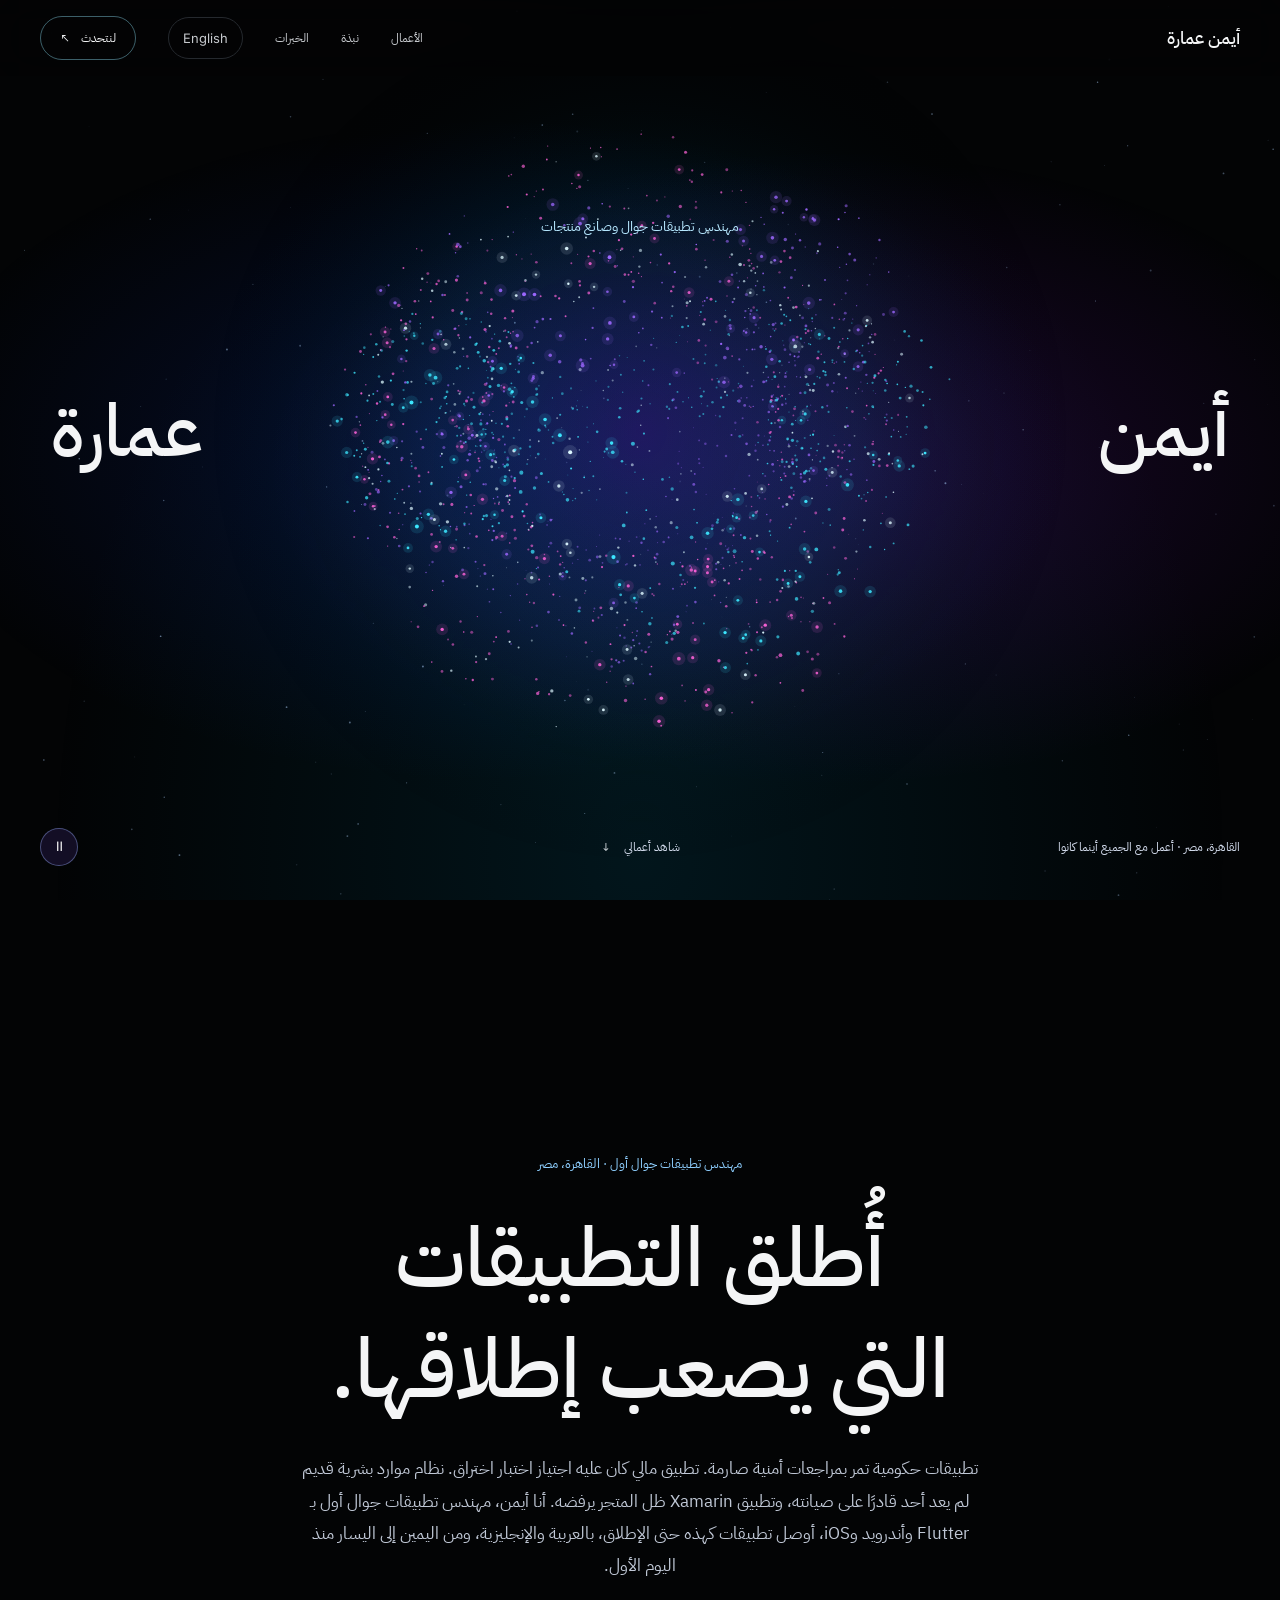
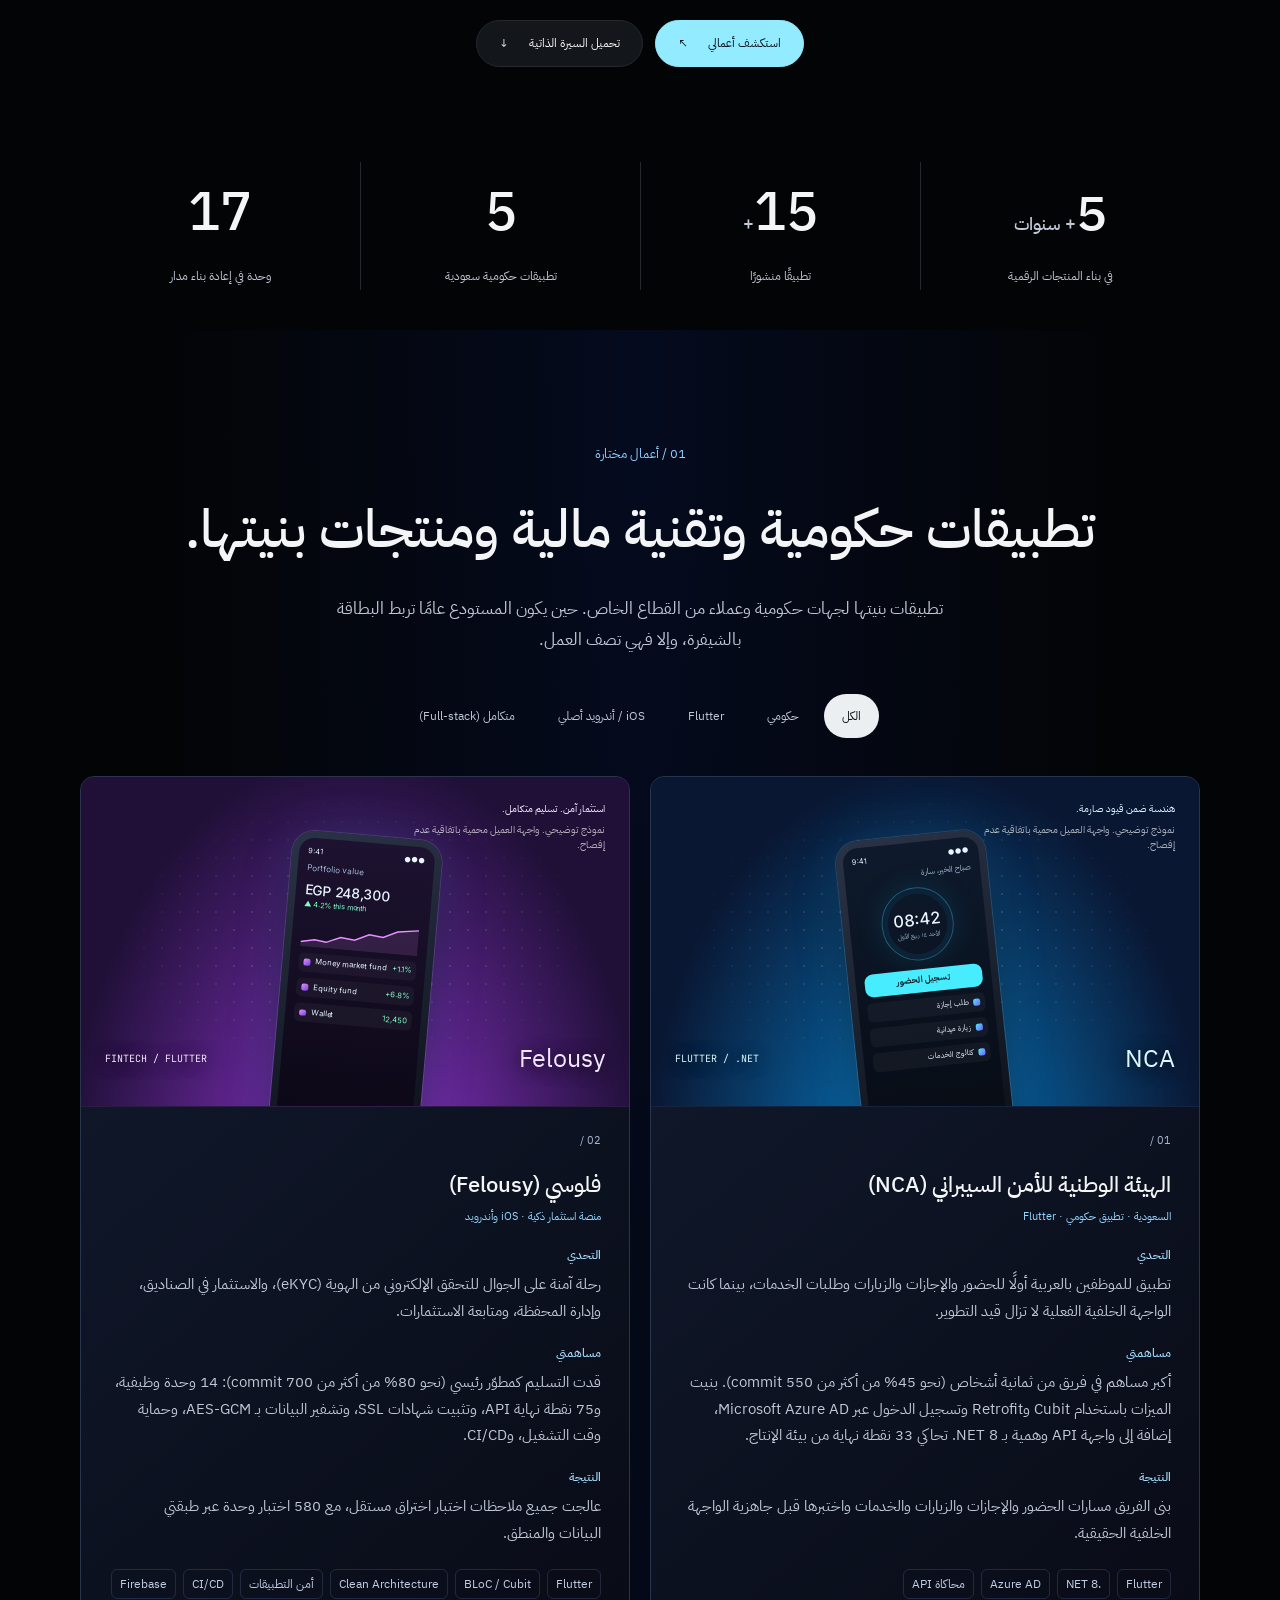
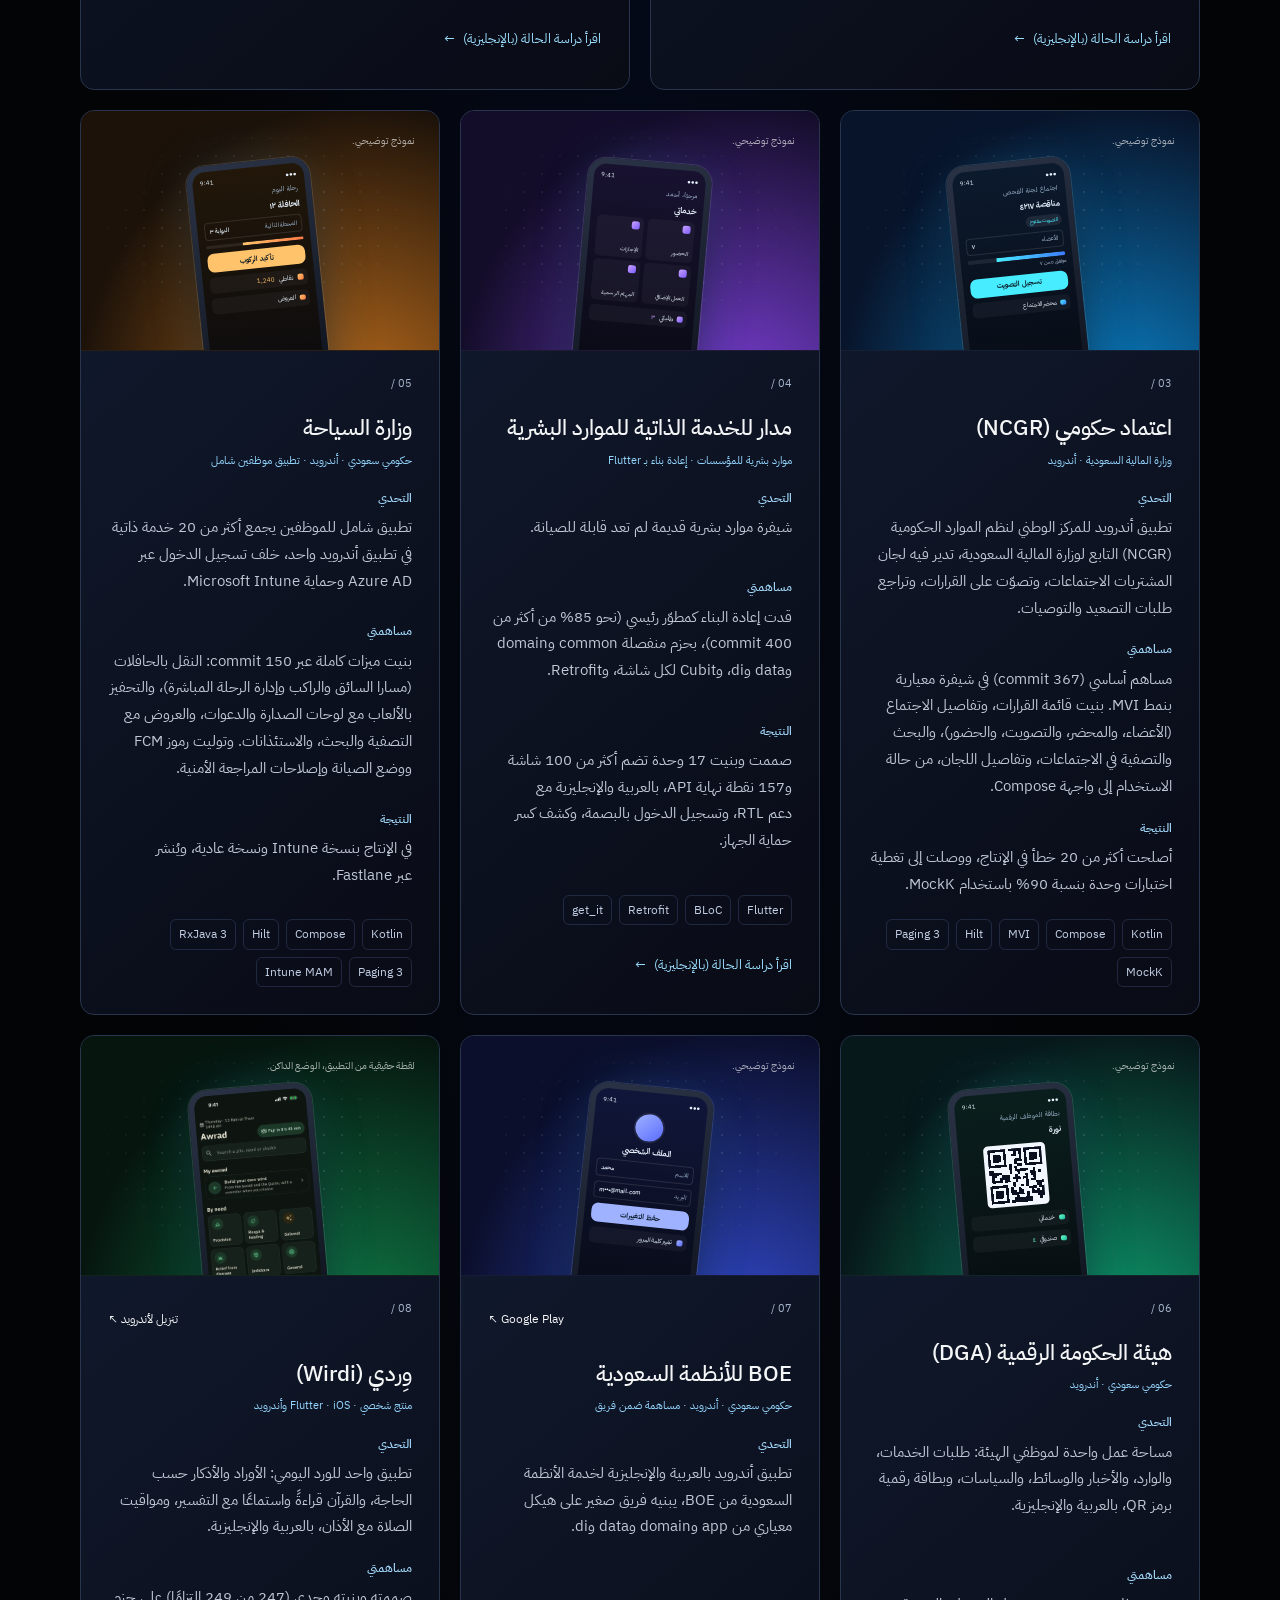
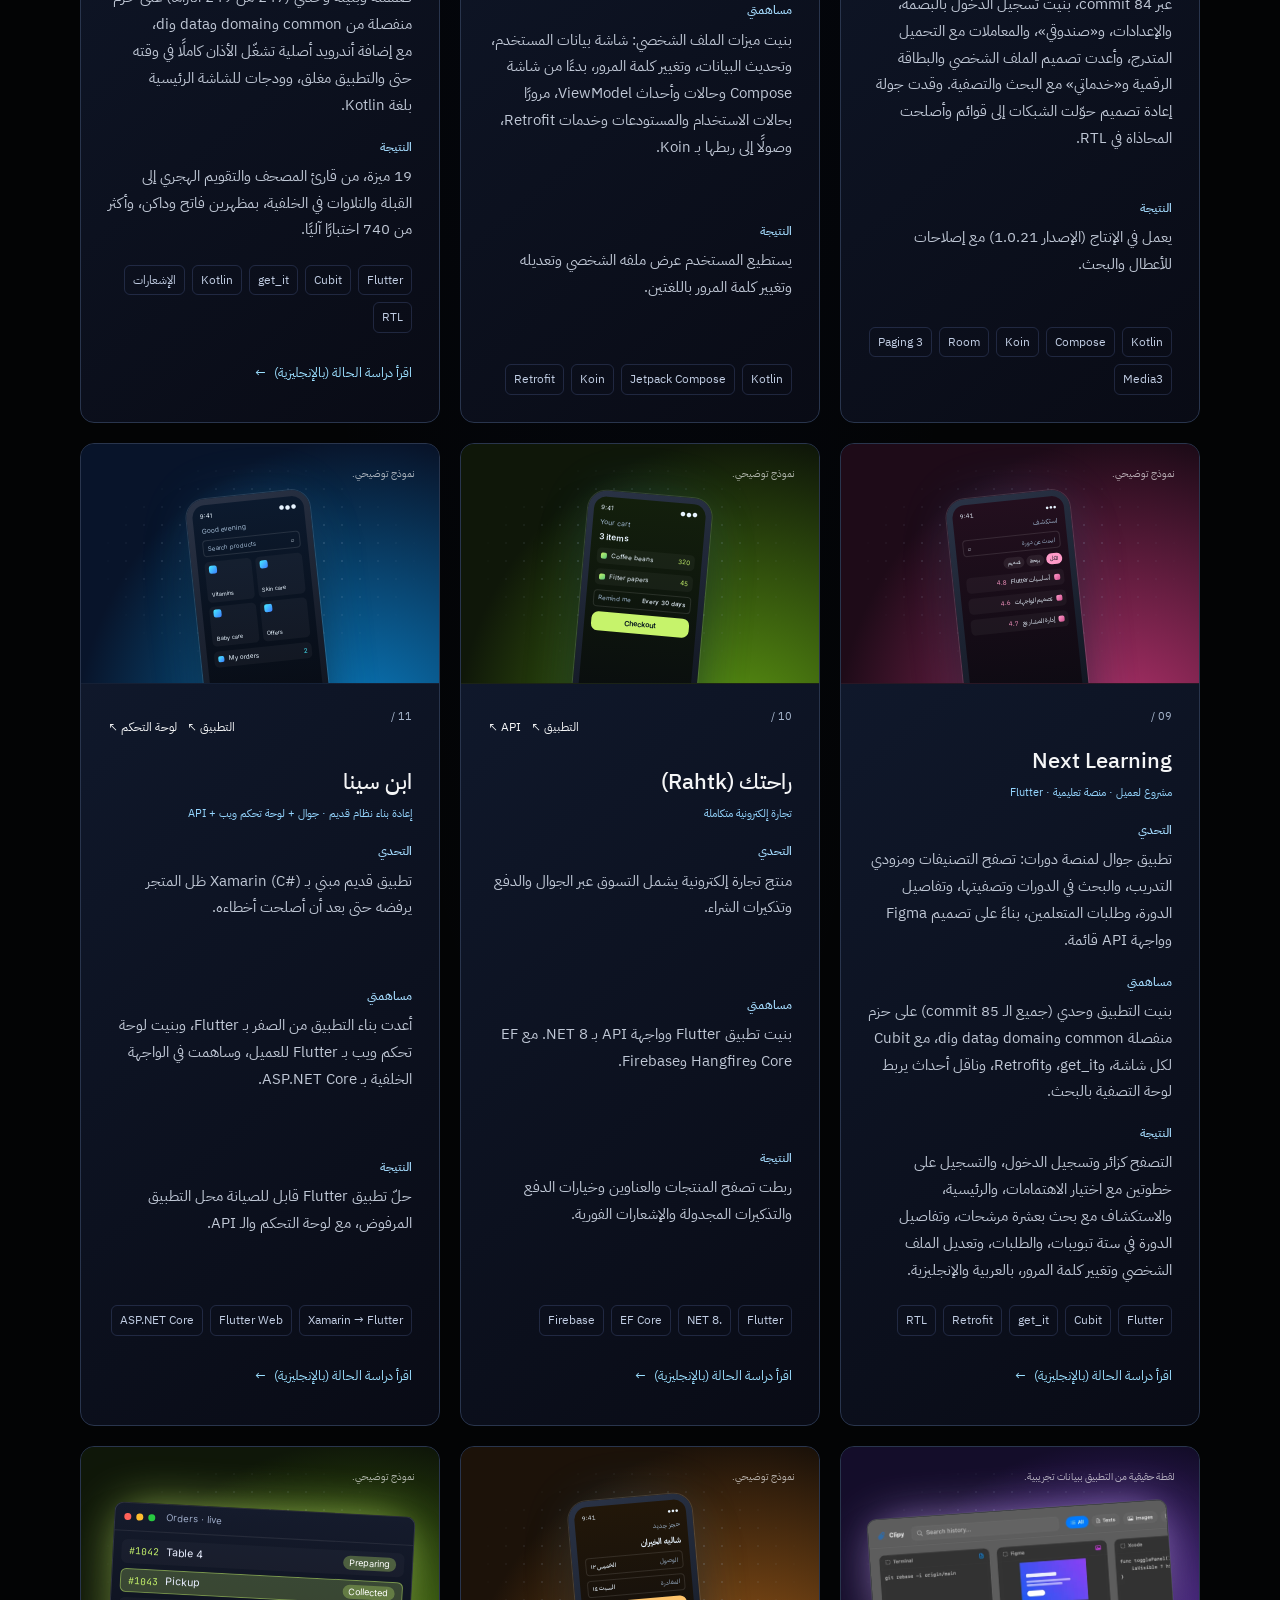
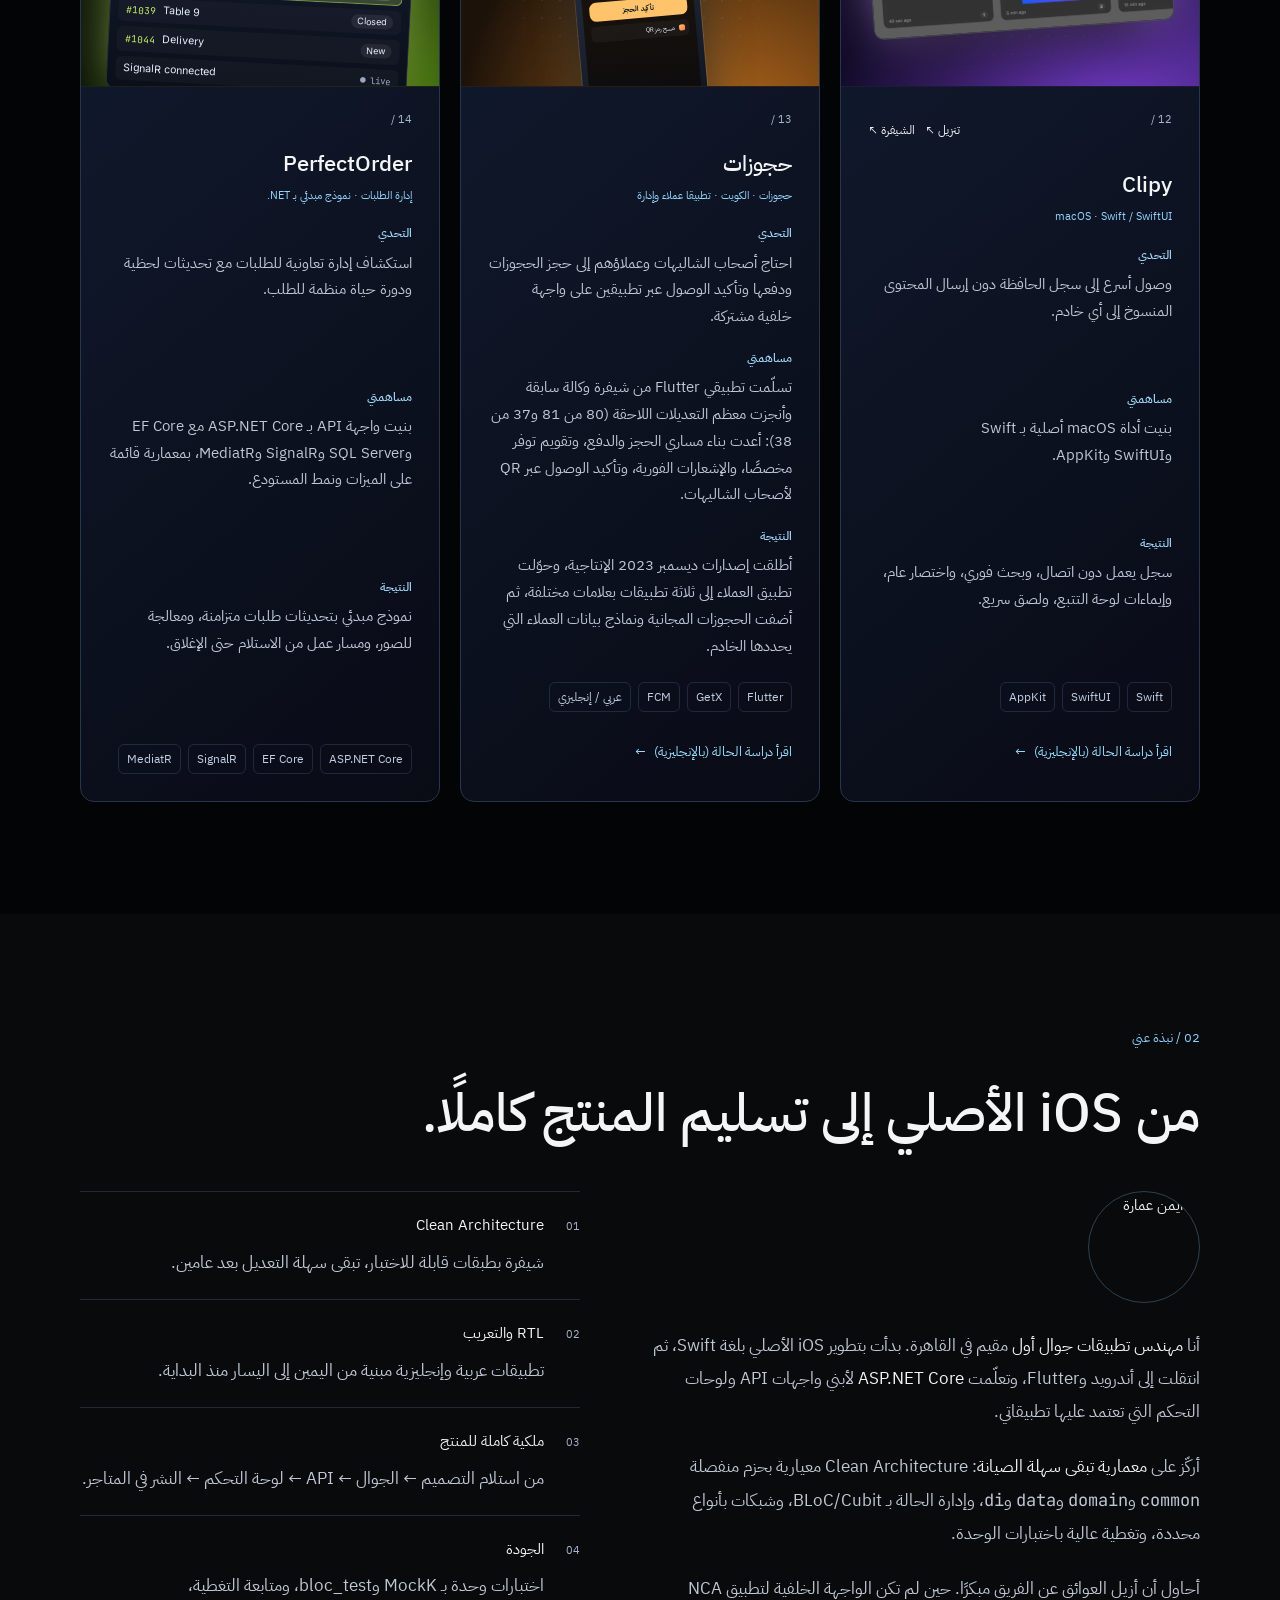
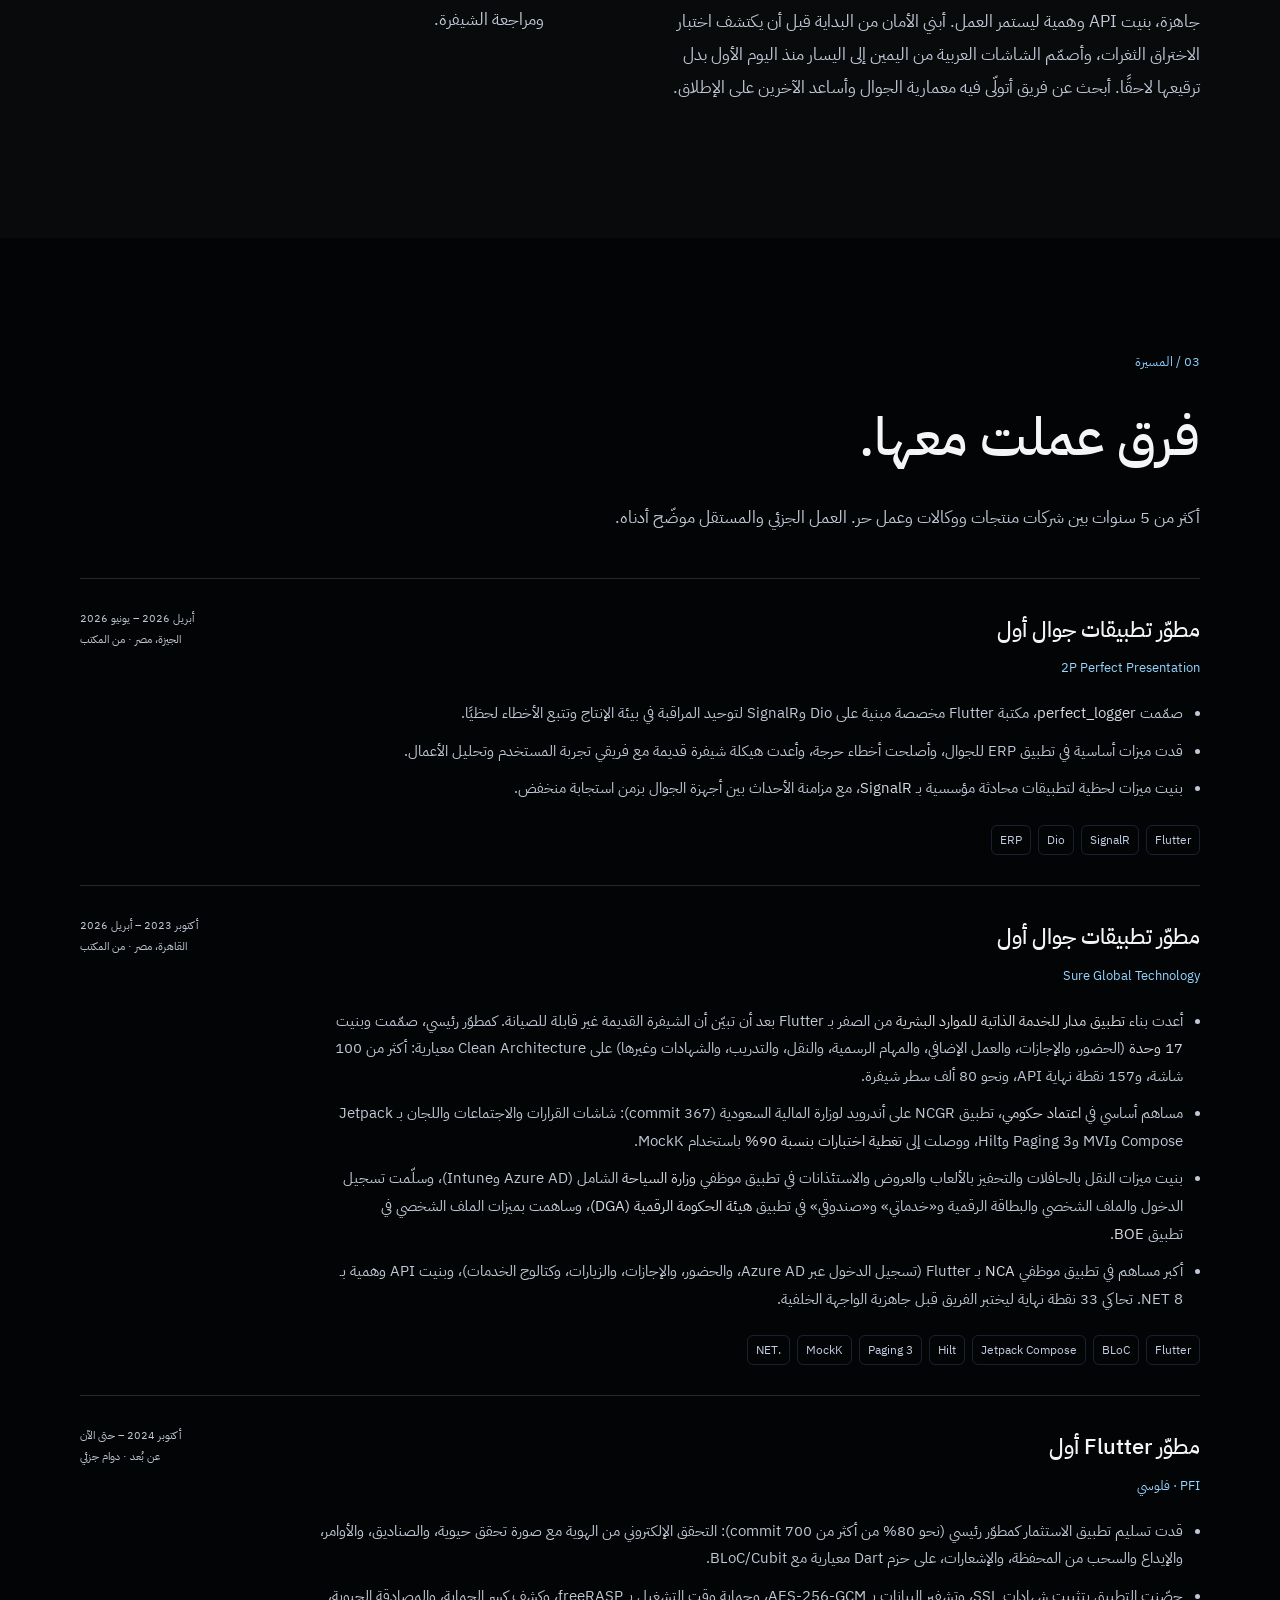
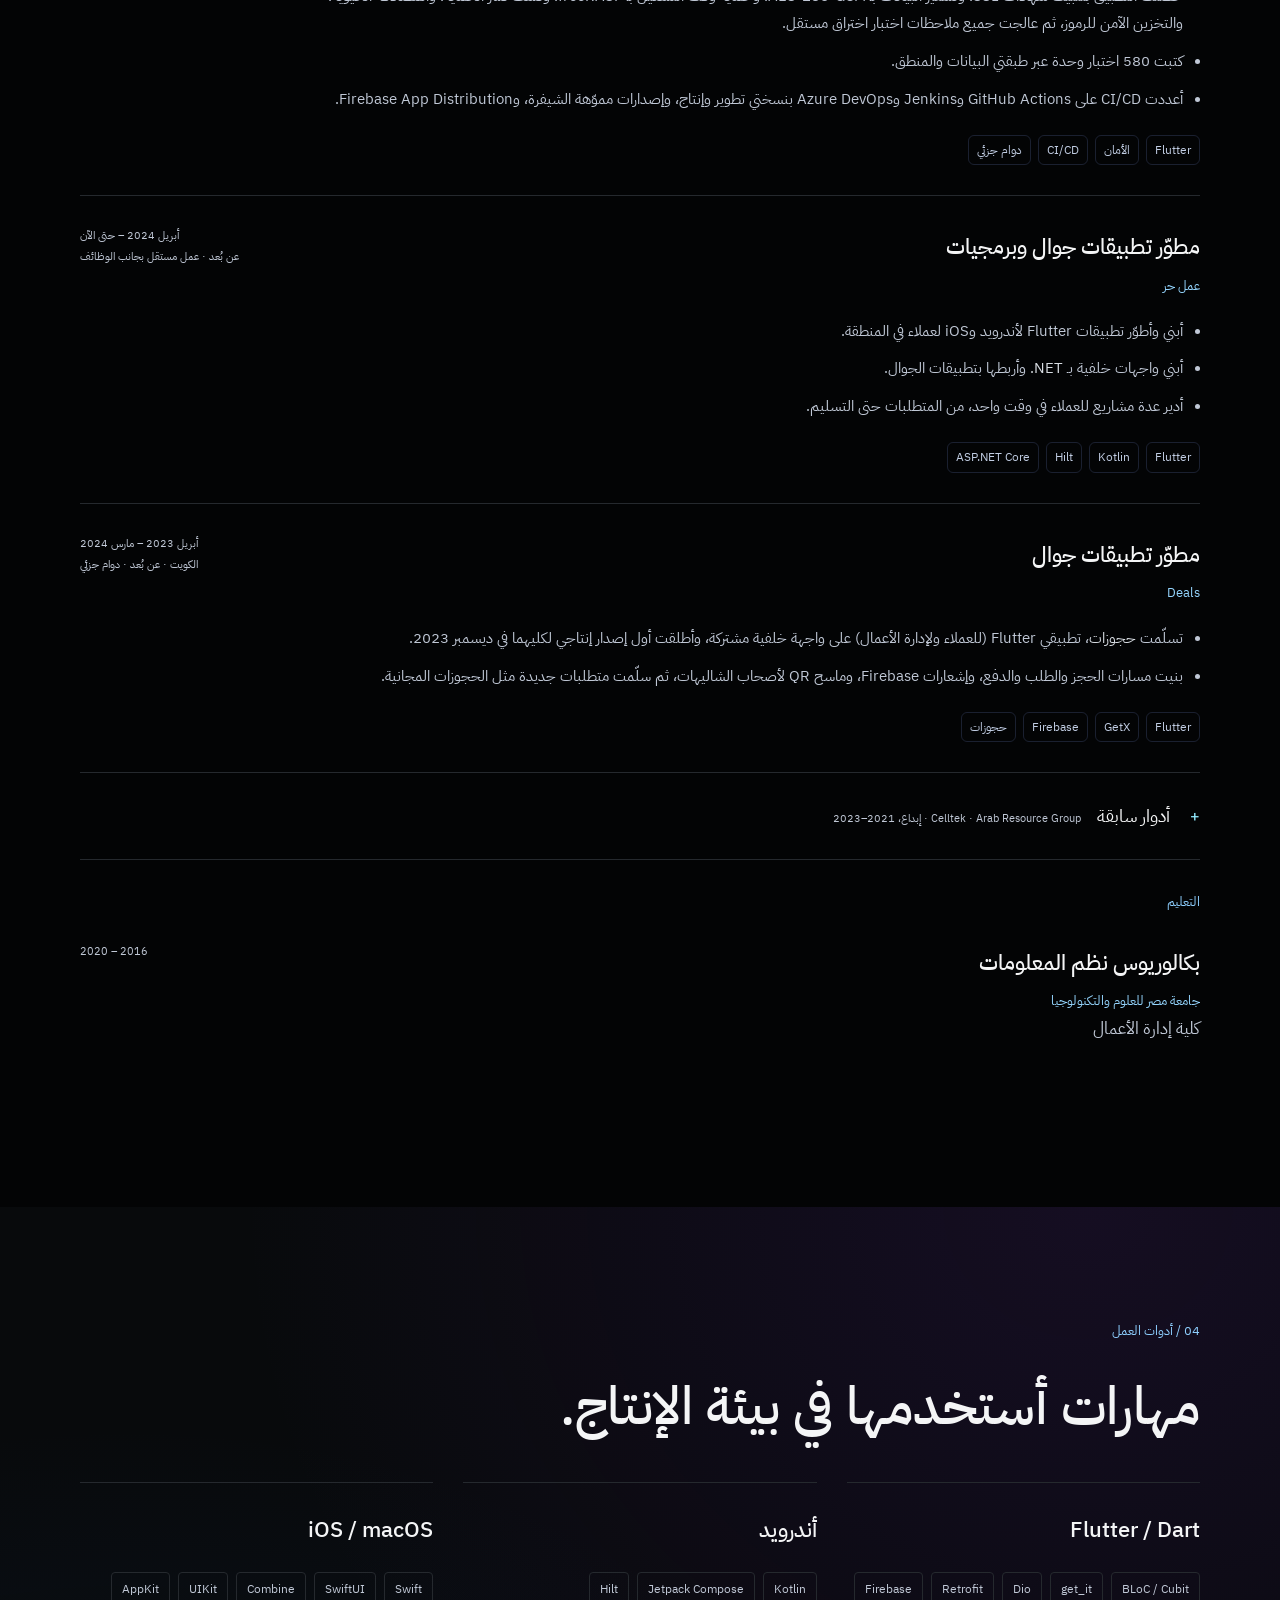
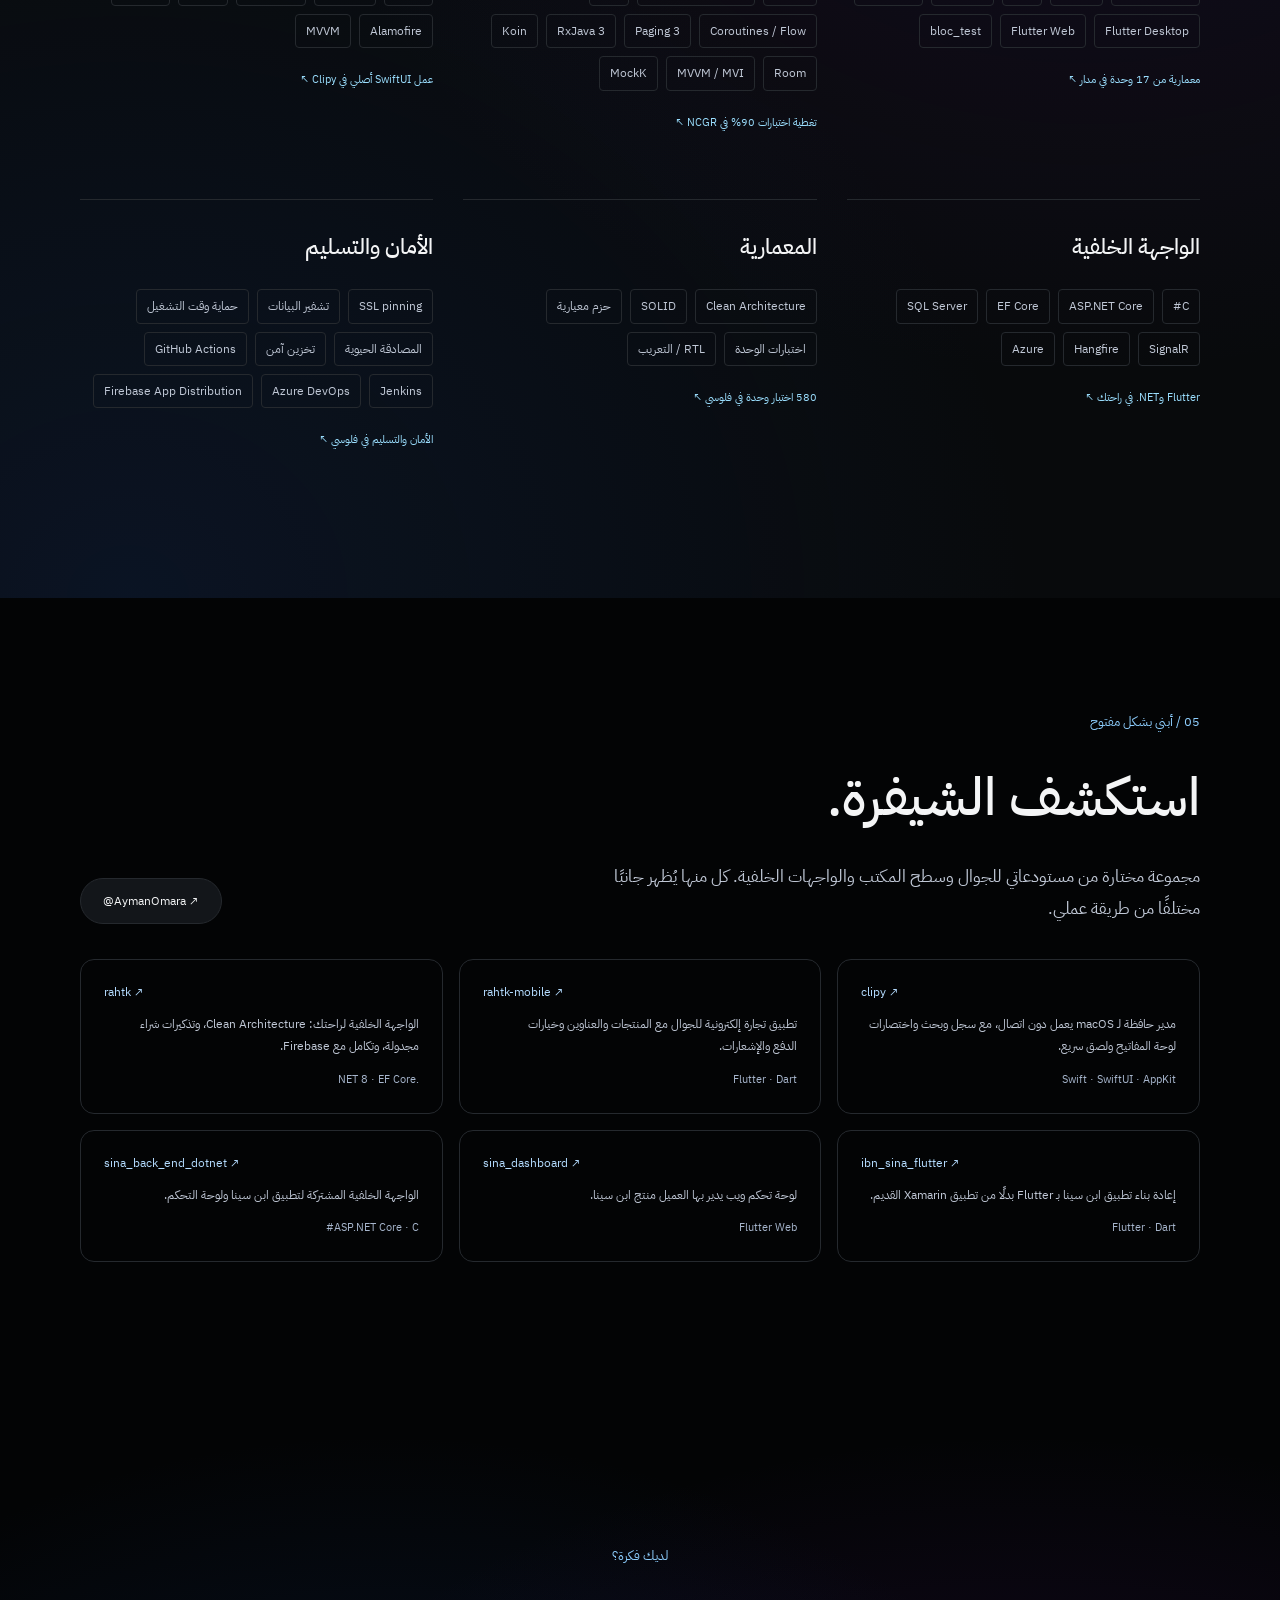
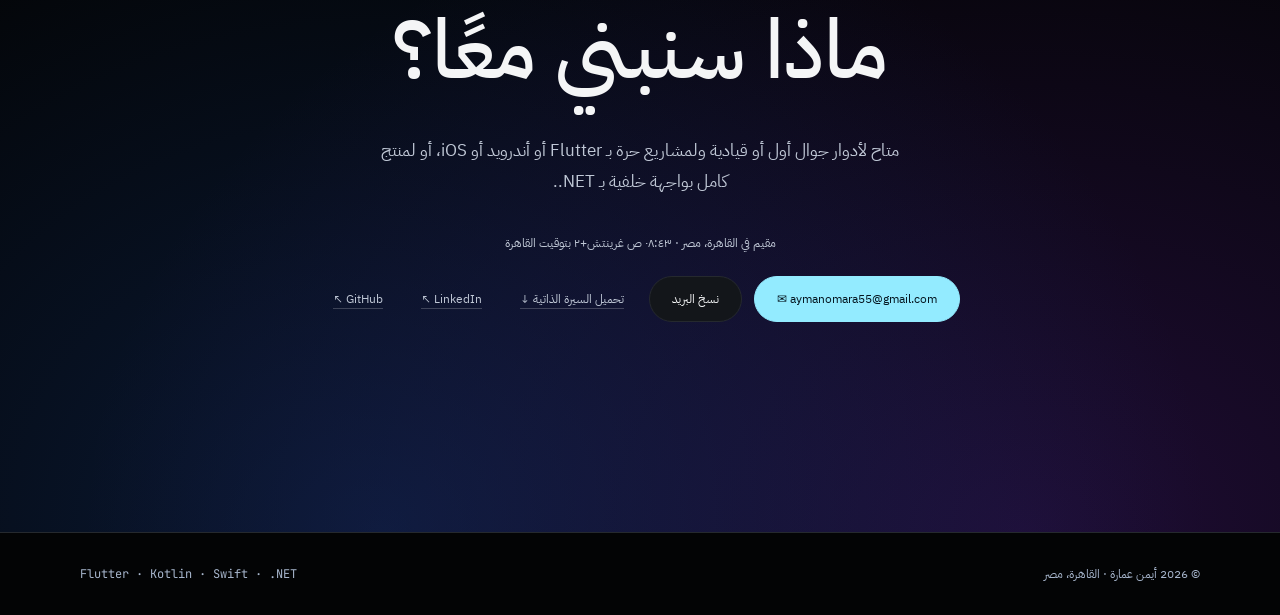
==== ar/index.html @ 664c3a29 "Add Wirdi Android download: release link on the card and a Try it section Co-Authored-By: Claude Opu" ====
<!doctype html>
<html lang="ar" dir="rtl">
<head>
<meta charset="utf-8">
<meta name="viewport" content="width=device-width, initial-scale=1">
<title>أيمن عمارة — مهندس تطبيقات جوال أول</title>
<meta name="description" content="أيمن عمارة — مهندس تطبيقات جوال أول. Flutter وأندرويد (Kotlin وCompose) وiOS (Swift) وواجهات خلفية بـ ‎.NET. أكثر من 15 تطبيقًا منشورًا لجهات حكومية وشركات تقنية مالية وشركات ناشئة.">
<meta property="og:title" content="أيمن عمارة — مهندس تطبيقات جوال أول">
<meta property="og:description" content="Flutter · Android · iOS · .NET — أكثر من 15 تطبيقًا منشورًا لجهات حكومية وتقنية مالية.">
<meta property="og:image" content="https://aymanomara.github.io/assets/social-preview.png">
<meta property="og:type" content="website">
<meta property="og:locale" content="ar_EG">
<meta property="og:url" content="https://aymanomara.github.io/ar/">
<meta name="twitter:card" content="summary_large_image">
<link rel="canonical" href="https://aymanomara.github.io/ar/">
<link rel="alternate" hreflang="en" href="https://aymanomara.github.io/">
<link rel="alternate" hreflang="ar" href="https://aymanomara.github.io/ar/">
<link rel="icon" type="image/svg+xml" href="../assets/favicon.svg">
<link rel="preconnect" href="https://fonts.googleapis.com">
<link rel="preconnect" href="https://fonts.gstatic.com" crossorigin>
<link href="https://fonts.googleapis.com/css2?family=IBM+Plex+Sans+Arabic:wght@400;500;600&family=Inter:wght@400;500;600;700&family=JetBrains+Mono:wght@400&family=Space+Grotesk:wght@400;500;600&display=swap" rel="stylesheet">
<link rel="stylesheet" href="../styles.css">
</head>
<body>

<a class="skip-link" href="#projects">انتقل إلى الأعمال</a>
<nav aria-label="التنقل الرئيسي">
  <div class="wrap">
    <a href="#top" class="logo" aria-label="أيمن عمارة، الصفحة الرئيسية">أيمن عمارة</a>
    <div class="nav-actions">
      <div class="links" id="links">
        <a href="#projects">الأعمال</a>
        <a href="#about">نبذة</a>
        <a href="#experience">الخبرات</a>
        <a href="../" class="lang-switch" lang="en" hreflang="en">English</a>
        <a href="#contact" class="nav-contact">لنتحدث <span>↖</span></a>
      </div>
      <button class="icon-btn menu-btn" id="menu" aria-label="فتح القائمة" aria-controls="links" aria-expanded="false">☰</button>
    </div>
  </div>
</nav>
<main>
<header class="hero" id="top">
  <div class="universe" id="universe">
    <div class="nebula" aria-hidden="true"></div>
    <canvas id="starfield" tabindex="0" role="img" aria-label="مجرّة تفاعلية. اسحب أفقيًا أو استخدم مفاتيح الأسهم لتدويرها.">مجموعة نجمية مجرّدة تدور حول مركز مضيء.</canvas>
    <h1 class="hero-name"><span>أيمن</span><span>عمارة</span></h1>
    <p class="hero-kicker">مهندس تطبيقات جوال وصانع منتجات</p>
    <div class="hero-baseline"><span>القاهرة، مصر · أعمل مع الجميع أينما كانوا</span><a href="#introduction">شاهد أعمالي <span>↓</span></a><button id="motion" aria-label="إيقاف حركة المجرّة" aria-pressed="false" hidden>Ⅱ</button></div>
  </div>
</header>
<section class="introduction" id="introduction">
  <div class="reading-width reveal">
    <div class="eyebrow">مهندس تطبيقات جوال أول · القاهرة، مصر</div>
    <h2>أُطلق التطبيقات<br>التي يصعب إطلاقها.</h2>
    <p>تطبيقات حكومية تمر بمراجعات أمنية صارمة. تطبيق مالي كان عليه اجتياز اختبار اختراق. نظام موارد بشرية قديم لم يعد أحد قادرًا على صيانته، وتطبيق Xamarin ظل المتجر يرفضه. أنا أيمن، مهندس تطبيقات جوال أول بـ Flutter وأندرويد وiOS، أوصل تطبيقات كهذه حتى الإطلاق، بالعربية والإنجليزية، ومن اليمين إلى اليسار منذ اليوم الأول.</p>
    <div class="intro-actions"><a class="btn primary" href="#projects">استكشف أعمالي <span>↖</span></a><a class="btn ghost" href="../assets/Ayman-Omara-CV.pdf" download>تحميل السيرة الذاتية <span>↓</span></a></div>
  </div>
  <div class="stats wrap">
    <div class="stat"><b>5<span>+ سنوات</span></b><span>في بناء المنتجات الرقمية</span></div><div class="stat"><b>15<span>+</span></b><span>تطبيقًا منشورًا</span></div><div class="stat"><b>5</b><span>تطبيقات حكومية سعودية</span></div><div class="stat"><b>17</b><span>وحدة في إعادة بناء مدار</span></div>
  </div>
</section>
<section id="projects">
  <div class="wrap">
    <div class="reveal">
      <div class="eyebrow">01 / أعمال مختارة</div>
      <h2>تطبيقات حكومية وتقنية مالية ومنتجات بنيتها.</h2>
      <p class="lead">تطبيقات بنيتها لجهات حكومية وعملاء من القطاع الخاص. حين يكون المستودع عامًا تربط البطاقة بالشيفرة، وإلا فهي تصف العمل.</p>
    </div>
    <div class="filters reveal" id="filters">
      <button class="filter active" data-f="all">الكل</button>
      <button class="filter" data-f="gov">حكومي</button>
      <button class="filter" data-f="flutter">Flutter</button>
      <button class="filter" data-f="native">iOS / أندرويد أصلي</button>
      <button class="filter" data-f="fullstack">متكامل (Full-stack)</button>
    </div>
    <div class="grid" id="grid">
      <article class="proj reveal featured featured-gov" data-cat="gov flutter fullstack" id="project-nca">
        <div class="project-art gov-art" aria-hidden="true"><span class="project-art-label">هندسة ضمن قيود صارمة.</span><span class="mock-note">نموذج توضيحي. واجهة العميل محمية باتفاقية عدم إفصاح.</span><div class="phone phone-art"><div class="phone-screen">
          <div class="ph-status"><span>9:41</span><span>●●●</span></div>
          <div class="ph-greet">صباح الخير، سارة</div>
          <div class="ph-clock"><b>08:42</b><small>الأحد ١٤ ربيع الأول</small></div>
          <div class="ph-cta">تسجيل الحضور</div>
          <div class="ph-row"><i></i>طلب إجازة</div><div class="ph-row"><i></i>زيارة ميدانية</div><div class="ph-row"><i></i>كتالوج الخدمات</div>
        </div></div><span class="project-art-bottom">NCA <b>FLUTTER / .NET</b></span></div>
        <div class="proj-top"><div class="proj-ico">01 /</div></div>
        <h3>الهيئة الوطنية للأمن السيبراني (NCA)</h3><div class="kind">السعودية · تطبيق حكومي · Flutter</div>
        <dl class="project-story"><div><dt>التحدي</dt><dd>تطبيق للموظفين بالعربية أولًا للحضور والإجازات والزيارات وطلبات الخدمات، بينما كانت الواجهة الخلفية الفعلية لا تزال قيد التطوير.</dd></div><div><dt>مساهمتي</dt><dd>أكبر مساهم في فريق من ثمانية أشخاص (نحو 45% من أكثر من 550 commit). بنيت الميزات باستخدام Cubit وRetrofit وتسجيل الدخول عبر Microsoft Azure AD، إضافة إلى واجهة API وهمية بـ <bdi>.NET 8</bdi> تحاكي 33 نقطة نهاية من بيئة الإنتاج.</dd></div><div><dt>النتيجة</dt><dd>بنى الفريق مسارات الحضور والإجازات والزيارات والخدمات واختبرها قبل جاهزية الواجهة الخلفية الحقيقية.</dd></div></dl>
        <div class="tags"><span class="tag">Flutter</span><span class="tag">.NET 8</span><span class="tag">Azure AD</span><span class="tag">محاكاة API</span></div>
        <a class="case-link" href="../work/nca.html">اقرأ دراسة الحالة (بالإنجليزية) <span aria-hidden="true">←</span></a>
      </article>
      <article class="proj reveal featured featured-hr" data-cat="flutter" id="project-felousy">
        <div class="project-art hr-art" aria-hidden="true"><span class="project-art-label">استثمار آمن. تسليم متكامل.</span><span class="mock-note">نموذج توضيحي. واجهة العميل محمية باتفاقية عدم إفصاح.</span><div class="phone phone-art" dir="ltr" lang="en"><div class="phone-screen">
          <div class="ph-status"><span>9:41</span><span>●●●</span></div>
          <div class="ph-greet">Portfolio value</div>
          <div class="ph-value"><b>EGP 248,300</b><small>▲ 4.2% this month</small></div>
          <svg class="ph-chart" viewBox="0 0 100 40" preserveAspectRatio="none"><path d="M0 34 L12 30 L22 32 L34 24 L46 26 L58 17 L70 19 L82 10 L100 6" /><path class="fill" d="M0 34 L12 30 L22 32 L34 24 L46 26 L58 17 L70 19 L82 10 L100 6 V40 H0Z" /></svg>
          <div class="ph-row"><i></i>Money market fund<em>+1.1%</em></div><div class="ph-row"><i></i>Equity fund<em>+6.8%</em></div><div class="ph-row"><i></i>Wallet<em>12,450</em></div>
        </div></div><span class="project-art-bottom">Felousy <b>FINTECH / FLUTTER</b></span></div>
        <div class="proj-top"><div class="proj-ico">02 /</div></div>
        <h3>فلوسي (Felousy)</h3><div class="kind">منصة استثمار ذكية · iOS وأندرويد</div>
        <dl class="project-story"><div><dt>التحدي</dt><dd>رحلة آمنة على الجوال للتحقق الإلكتروني من الهوية (eKYC)، والاستثمار في الصناديق، وإدارة المحفظة، ومتابعة الاستثمارات.</dd></div><div><dt>مساهمتي</dt><dd>قدت التسليم كمطوّر رئيسي (نحو 80% من أكثر من 700 commit): 14 وحدة وظيفية، و75 نقطة نهاية API، وتثبيت شهادات SSL، وتشفير البيانات بـ AES-GCM، وحماية وقت التشغيل، وCI/CD.</dd></div><div><dt>النتيجة</dt><dd>عالجت جميع ملاحظات اختبار اختراق مستقل، مع 580 اختبار وحدة عبر طبقتي البيانات والمنطق.</dd></div></dl>
        <div class="tags"><span class="tag">Flutter</span><span class="tag">BLoC / Cubit</span><span class="tag">Clean Architecture</span><span class="tag">أمن التطبيقات</span><span class="tag">CI/CD</span><span class="tag">Firebase</span></div>
        <a class="case-link" href="../work/felousy.html">اقرأ دراسة الحالة (بالإنجليزية) <span aria-hidden="true">←</span></a>
      </article>

      <article class="proj reveal with-art" data-cat="gov native" id="project-ncgr">
        <div class="project-art art-mini art-sky" aria-hidden="true"><span class="project-art-label">لجان المشتريات على الجوال.</span><span class="mock-note">نموذج توضيحي.</span><div class="phone phone-art" dir="rtl" lang="ar"><div class="phone-screen">
          <div class="ph-status"><span>9:41</span><span>●●●</span></div>
          <div class="ph-greet">اجتماع لجنة الفحص</div><div class="ph-title">مناقصة ٤٢١٧</div><div class="ph-badge">التصويت مفتوح</div><div class="ph-field">الأعضاء<b>٧</b></div><div class="ph-bar" style="--w:71%"><i></i></div><div class="ph-small">موافق ٥ من ٧</div><div class="ph-cta">تسجيل التصويت</div><div class="ph-row"><i></i>محضر الاجتماع</div>
        </div></div></div>
        <div class="proj-top"><div class="proj-ico">03 /</div></div>
        <h3>اعتماد حكومي (NCGR)</h3><div class="kind">وزارة المالية السعودية · أندرويد</div>
        <dl class="project-story"><div><dt>التحدي</dt><dd>تطبيق أندرويد للمركز الوطني لنظم الموارد الحكومية (NCGR) التابع لوزارة المالية السعودية، تدير فيه لجان المشتريات الاجتماعات، وتصوّت على القرارات، وتراجع طلبات التصعيد والتوصيات.</dd></div><div><dt>مساهمتي</dt><dd>مساهم أساسي (367 commit) في شيفرة معيارية بنمط MVI. بنيت قائمة القرارات، وتفاصيل الاجتماع (الأعضاء، والمحضر، والتصويت، والحضور)، والبحث والتصفية في الاجتماعات، وتفاصيل اللجان، من حالة الاستخدام إلى واجهة Compose.</dd></div><div><dt>النتيجة</dt><dd>أصلحت أكثر من 20 خطأ في الإنتاج، ووصلت إلى تغطية اختبارات وحدة بنسبة 90% باستخدام MockK.</dd></div></dl>
        <div class="tags"><span class="tag">Kotlin</span><span class="tag">Compose</span><span class="tag">MVI</span><span class="tag">Hilt</span><span class="tag">Paging 3</span><span class="tag">MockK</span></div>
      </article>
      <article class="proj reveal with-art" data-cat="gov flutter" id="project-madar">
        <div class="project-art art-mini art-violet" style="--tilt:5deg" aria-hidden="true"><span class="project-art-label">17 وحدة. معمارية واحدة.</span><span class="mock-note">نموذج توضيحي.</span><div class="phone phone-art" dir="rtl" lang="ar"><div class="phone-screen">
          <div class="ph-status"><span>9:41</span><span>●●●</span></div>
          <div class="ph-greet">مرحبًا، أحمد</div><div class="ph-title">خدماتي</div><div class="ph-grid"><div class="ph-tile"><i></i><span>الحضور</span></div><div class="ph-tile"><i></i><span>الإجازات</span></div><div class="ph-tile"><i></i><span>العمل الإضافي</span></div><div class="ph-tile"><i></i><span>المهام الرسمية</span></div></div><div class="ph-row"><i></i>طلباتي<em>٣</em></div>
        </div></div></div>
        <div class="proj-top"><div class="proj-ico">04 /</div></div>
        <h3>مدار للخدمة الذاتية للموارد البشرية</h3><div class="kind">موارد بشرية للمؤسسات · إعادة بناء بـ Flutter</div>
        <dl class="project-story"><div><dt>التحدي</dt><dd>شيفرة موارد بشرية قديمة لم تعد قابلة للصيانة.</dd></div><div><dt>مساهمتي</dt><dd>قدت إعادة البناء كمطوّر رئيسي (نحو 85% من أكثر من 400 commit)، بحزم منفصلة common وdomain وdata وdi، وCubit لكل شاشة، وRetrofit.</dd></div><div><dt>النتيجة</dt><dd>صممت وبنيت 17 وحدة تضم أكثر من 100 شاشة و157 نقطة نهاية API، بالعربية والإنجليزية مع دعم RTL، وتسجيل الدخول بالبصمة، وكشف كسر حماية الجهاز.</dd></div></dl>
        <div class="tags"><span class="tag">Flutter</span><span class="tag">BLoC</span><span class="tag">Retrofit</span><span class="tag">get_it</span></div>
        <a class="case-link" href="../work/madar.html">اقرأ دراسة الحالة (بالإنجليزية) <span aria-hidden="true">←</span></a>
      </article>
      <article class="proj reveal with-art" data-cat="gov native" id="project-tourism">
        <div class="project-art art-mini art-sand" aria-hidden="true"><span class="project-art-label">أكثر من 20 خدمة في تطبيق واحد.</span><span class="mock-note">نموذج توضيحي.</span><div class="phone phone-art" dir="rtl" lang="ar"><div class="phone-screen">
          <div class="ph-status"><span>9:41</span><span>●●●</span></div>
          <div class="ph-greet">رحلة اليوم</div><div class="ph-title">الحافلة ١٢</div><div class="ph-field">المحطة التالية<b>البوابة ٣</b></div><div class="ph-bar" style="--w:62%"><i></i></div><div class="ph-cta">تأكيد الركوب</div><div class="ph-row"><i></i>نقاطي<em>1,240</em></div><div class="ph-row"><i></i>العروض</div>
        </div></div></div>
        <div class="proj-top"><div class="proj-ico">05 /</div></div>
        <h3>وزارة السياحة</h3><div class="kind">حكومي سعودي · أندرويد · تطبيق موظفين شامل</div>
        <dl class="project-story"><div><dt>التحدي</dt><dd>تطبيق شامل للموظفين يجمع أكثر من 20 خدمة ذاتية في تطبيق أندرويد واحد، خلف تسجيل الدخول عبر Azure AD وحماية Microsoft Intune.</dd></div><div><dt>مساهمتي</dt><dd>بنيت ميزات كاملة عبر 150 commit: النقل بالحافلات (مسارا السائق والراكب وإدارة الرحلة المباشرة)، والتحفيز بالألعاب مع لوحات الصدارة والدعوات، والعروض مع التصفية والبحث، والاستئذانات. وتوليت رموز FCM ووضع الصيانة وإصلاحات المراجعة الأمنية.</dd></div><div><dt>النتيجة</dt><dd>في الإنتاج بنسخة Intune ونسخة عادية، ويُنشر عبر Fastlane.</dd></div></dl>
        <div class="tags"><span class="tag">Kotlin</span><span class="tag">Compose</span><span class="tag">Hilt</span><span class="tag">RxJava 3</span><span class="tag">Paging 3</span><span class="tag">Intune MAM</span></div>
      </article>
      <article class="proj reveal with-art" data-cat="gov native" id="project-dga">
        <div class="project-art art-mini art-mint" style="--tilt:-5deg" aria-hidden="true"><span class="project-art-label">مساحة عمل واحدة لكل موظف.</span><span class="mock-note">نموذج توضيحي.</span><div class="phone phone-art" dir="rtl" lang="ar"><div class="phone-screen">
          <div class="ph-status"><span>9:41</span><span>●●●</span></div>
          <div class="ph-greet">بطاقة الموظف الرقمية</div><div class="ph-title">نورة</div><div class="ph-qr"><svg viewBox="0 0 21 21" shape-rendering="crispEdges"><rect x="0" y="0" width="1" height="1"/><rect x="0" y="1" width="1" height="1"/><rect x="0" y="2" width="1" height="1"/><rect x="0" y="3" width="1" height="1"/><rect x="0" y="4" width="1" height="1"/><rect x="0" y="5" width="1" height="1"/><rect x="0" y="6" width="1" height="1"/><rect x="0" y="8" width="1" height="1"/><rect x="0" y="9" width="1" height="1"/><rect x="0" y="14" width="1" height="1"/><rect x="0" y="15" width="1" height="1"/><rect x="0" y="16" width="1" height="1"/><rect x="0" y="17" width="1" height="1"/><rect x="0" y="18" width="1" height="1"/><rect x="0" y="19" width="1" height="1"/><rect x="0" y="20" width="1" height="1"/><rect x="1" y="0" width="1" height="1"/><rect x="1" y="6" width="1" height="1"/><rect x="1" y="8" width="1" height="1"/><rect x="1" y="9" width="1" height="1"/><rect x="1" y="10" width="1" height="1"/><rect x="1" y="11" width="1" height="1"/><rect x="1" y="12" width="1" height="1"/><rect x="1" y="14" width="1" height="1"/><rect x="1" y="20" width="1" height="1"/><rect x="2" y="0" width="1" height="1"/><rect x="2" y="2" width="1" height="1"/><rect x="2" y="3" width="1" height="1"/><rect x="2" y="4" width="1" height="1"/><rect x="2" y="6" width="1" height="1"/><rect x="2" y="9" width="1" height="1"/><rect x="2" y="10" width="1" height="1"/><rect x="2" y="12" width="1" height="1"/><rect x="2" y="14" width="1" height="1"/><rect x="2" y="16" width="1" height="1"/><rect x="2" y="17" width="1" height="1"/><rect x="2" y="18" width="1" height="1"/><rect x="2" y="20" width="1" height="1"/><rect x="3" y="0" width="1" height="1"/><rect x="3" y="2" width="1" height="1"/><rect x="3" y="3" width="1" height="1"/><rect x="3" y="4" width="1" height="1"/><rect x="3" y="6" width="1" height="1"/><rect x="3" y="9" width="1" height="1"/><rect x="3" y="12" width="1" height="1"/><rect x="3" y="14" width="1" height="1"/><rect x="3" y="16" width="1" height="1"/><rect x="3" y="17" width="1" height="1"/><rect x="3" y="18" width="1" height="1"/><rect x="3" y="20" width="1" height="1"/><rect x="4" y="0" width="1" height="1"/><rect x="4" y="2" width="1" height="1"/><rect x="4" y="3" width="1" height="1"/><rect x="4" y="4" width="1" height="1"/><rect x="4" y="6" width="1" height="1"/><rect x="4" y="9" width="1" height="1"/><rect x="4" y="11" width="1" height="1"/><rect x="4" y="12" width="1" height="1"/><rect x="4" y="14" width="1" height="1"/><rect x="4" y="16" width="1" height="1"/><rect x="4" y="17" width="1" height="1"/><rect x="4" y="18" width="1" height="1"/><rect x="4" y="20" width="1" height="1"/><rect x="5" y="0" width="1" height="1"/><rect x="5" y="6" width="1" height="1"/><rect x="5" y="10" width="1" height="1"/><rect x="5" y="11" width="1" height="1"/><rect x="5" y="14" width="1" height="1"/><rect x="5" y="20" width="1" height="1"/><rect x="6" y="0" width="1" height="1"/><rect x="6" y="1" width="1" height="1"/><rect x="6" y="2" width="1" height="1"/><rect x="6" y="3" width="1" height="1"/><rect x="6" y="4" width="1" height="1"/><rect x="6" y="5" width="1" height="1"/><rect x="6" y="6" width="1" height="1"/><rect x="6" y="10" width="1" height="1"/><rect x="6" y="11" width="1" height="1"/><rect x="6" y="12" width="1" height="1"/><rect x="6" y="14" width="1" height="1"/><rect x="6" y="15" width="1" height="1"/><rect x="6" y="16" width="1" height="1"/><rect x="6" y="17" width="1" height="1"/><rect x="6" y="18" width="1" height="1"/><rect x="6" y="19" width="1" height="1"/><rect x="6" y="20" width="1" height="1"/><rect x="7" y="10" width="1" height="1"/><rect x="7" y="11" width="1" height="1"/><rect x="7" y="12" width="1" height="1"/><rect x="8" y="0" width="1" height="1"/><rect x="8" y="6" width="1" height="1"/><rect x="8" y="7" width="1" height="1"/><rect x="8" y="8" width="1" height="1"/><rect x="8" y="9" width="1" height="1"/><rect x="8" y="15" width="1" height="1"/><rect x="8" y="16" width="1" height="1"/><rect x="8" y="17" width="1" height="1"/><rect x="8" y="20" width="1" height="1"/><rect x="9" y="0" width="1" height="1"/><rect x="9" y="2" width="1" height="1"/><rect x="9" y="11" width="1" height="1"/><rect x="9" y="13" width="1" height="1"/><rect x="9" y="14" width="1" height="1"/><rect x="9" y="16" width="1" height="1"/><rect x="9" y="17" width="1" height="1"/><rect x="9" y="19" width="1" height="1"/><rect x="9" y="20" width="1" height="1"/><rect x="10" y="0" width="1" height="1"/><rect x="10" y="1" width="1" height="1"/><rect x="10" y="2" width="1" height="1"/><rect x="10" y="4" width="1" height="1"/><rect x="10" y="5" width="1" height="1"/><rect x="10" y="7" width="1" height="1"/><rect x="10" y="8" width="1" height="1"/><rect x="10" y="10" width="1" height="1"/><rect x="10" y="11" width="1" height="1"/><rect x="10" y="12" width="1" height="1"/><rect x="10" y="17" width="1" height="1"/><rect x="10" y="18" width="1" height="1"/><rect x="10" y="19" width="1" height="1"/><rect x="10" y="20" width="1" height="1"/><rect x="11" y="0" width="1" height="1"/><rect x="11" y="4" width="1" height="1"/><rect x="11" y="6" width="1" height="1"/><rect x="11" y="8" width="1" height="1"/><rect x="11" y="9" width="1" height="1"/><rect x="11" y="11" width="1" height="1"/><rect x="11" y="15" width="1" height="1"/><rect x="11" y="16" width="1" height="1"/><rect x="11" y="17" width="1" height="1"/><rect x="11" y="19" width="1" height="1"/><rect x="11" y="20" width="1" height="1"/><rect x="12" y="0" width="1" height="1"/><rect x="12" y="1" width="1" height="1"/><rect x="12" y="2" width="1" height="1"/><rect x="12" y="3" width="1" height="1"/><rect x="12" y="4" width="1" height="1"/><rect x="12" y="6" width="1" height="1"/><rect x="12" y="8" width="1" height="1"/><rect x="12" y="14" width="1" height="1"/><rect x="12" y="16" width="1" height="1"/><rect x="12" y="17" width="1" height="1"/><rect x="12" y="19" width="1" height="1"/><rect x="12" y="20" width="1" height="1"/><rect x="13" y="8" width="1" height="1"/><rect x="13" y="11" width="1" height="1"/><rect x="13" y="19" width="1" height="1"/><rect x="13" y="20" width="1" height="1"/><rect x="14" y="0" width="1" height="1"/><rect x="14" y="1" width="1" height="1"/><rect x="14" y="2" width="1" height="1"/><rect x="14" y="3" width="1" height="1"/><rect x="14" y="4" width="1" height="1"/><rect x="14" y="5" width="1" height="1"/><rect x="14" y="6" width="1" height="1"/><rect x="14" y="8" width="1" height="1"/><rect x="14" y="10" width="1" height="1"/><rect x="14" y="11" width="1" height="1"/><rect x="14" y="12" width="1" height="1"/><rect x="14" y="13" width="1" height="1"/><rect x="14" y="14" width="1" height="1"/><rect x="14" y="17" width="1" height="1"/><rect x="14" y="18" width="1" height="1"/><rect x="14" y="19" width="1" height="1"/><rect x="14" y="20" width="1" height="1"/><rect x="15" y="0" width="1" height="1"/><rect x="15" y="6" width="1" height="1"/><rect x="15" y="15" width="1" height="1"/><rect x="15" y="19" width="1" height="1"/><rect x="15" y="20" width="1" height="1"/><rect x="16" y="0" width="1" height="1"/><rect x="16" y="2" width="1" height="1"/><rect x="16" y="3" width="1" height="1"/><rect x="16" y="4" width="1" height="1"/><rect x="16" y="6" width="1" height="1"/><rect x="16" y="9" width="1" height="1"/><rect x="16" y="10" width="1" height="1"/><rect x="16" y="12" width="1" height="1"/><rect x="16" y="15" width="1" height="1"/><rect x="16" y="16" width="1" height="1"/><rect x="16" y="17" width="1" height="1"/><rect x="17" y="0" width="1" height="1"/><rect x="17" y="2" width="1" height="1"/><rect x="17" y="3" width="1" height="1"/><rect x="17" y="4" width="1" height="1"/><rect x="17" y="6" width="1" height="1"/><rect x="17" y="8" width="1" height="1"/><rect x="17" y="9" width="1" height="1"/><rect x="17" y="10" width="1" height="1"/><rect x="17" y="11" width="1" height="1"/><rect x="17" y="12" width="1" height="1"/><rect x="17" y="15" width="1" height="1"/><rect x="17" y="17" width="1" height="1"/><rect x="18" y="0" width="1" height="1"/><rect x="18" y="2" width="1" height="1"/><rect x="18" y="3" width="1" height="1"/><rect x="18" y="4" width="1" height="1"/><rect x="18" y="6" width="1" height="1"/><rect x="18" y="13" width="1" height="1"/><rect x="18" y="14" width="1" height="1"/><rect x="18" y="16" width="1" height="1"/><rect x="18" y="17" width="1" height="1"/><rect x="18" y="18" width="1" height="1"/><rect x="19" y="0" width="1" height="1"/><rect x="19" y="6" width="1" height="1"/><rect x="19" y="9" width="1" height="1"/><rect x="19" y="13" width="1" height="1"/><rect x="19" y="14" width="1" height="1"/><rect x="19" y="15" width="1" height="1"/><rect x="19" y="17" width="1" height="1"/><rect x="19" y="18" width="1" height="1"/><rect x="19" y="19" width="1" height="1"/><rect x="20" y="0" width="1" height="1"/><rect x="20" y="1" width="1" height="1"/><rect x="20" y="2" width="1" height="1"/><rect x="20" y="3" width="1" height="1"/><rect x="20" y="4" width="1" height="1"/><rect x="20" y="5" width="1" height="1"/><rect x="20" y="6" width="1" height="1"/><rect x="20" y="13" width="1" height="1"/><rect x="20" y="15" width="1" height="1"/><rect x="20" y="16" width="1" height="1"/><rect x="20" y="17" width="1" height="1"/><rect x="20" y="18" width="1" height="1"/></svg></div><div class="ph-row"><i></i>خدماتي</div><div class="ph-row"><i></i>صندوقي<em>٤</em></div>
        </div></div></div>
        <div class="proj-top"><div class="proj-ico">06 /</div></div>
        <h3>هيئة الحكومة الرقمية (DGA)</h3><div class="kind">حكومي سعودي · أندرويد</div>
        <dl class="project-story"><div><dt>التحدي</dt><dd>مساحة عمل واحدة لموظفي الهيئة: طلبات الخدمات، والوارد، والأخبار والوسائط، والسياسات، وبطاقة رقمية برمز QR، بالعربية والإنجليزية.</dd></div><div><dt>مساهمتي</dt><dd>عبر 84 commit، بنيت تسجيل الدخول بالبصمة، والإعدادات، و«صندوقي»، والمعاملات مع التحميل المتدرج، وأعدت تصميم الملف الشخصي والبطاقة الرقمية و«خدماتي» مع البحث والتصفية. وقدت جولة إعادة تصميم حوّلت الشبكات إلى قوائم وأصلحت المحاذاة في RTL.</dd></div><div><dt>النتيجة</dt><dd>يعمل في الإنتاج (الإصدار <bdi>1.0.21</bdi>) مع إصلاحات للأعطال والبحث.</dd></div></dl>
        <div class="tags"><span class="tag">Kotlin</span><span class="tag">Compose</span><span class="tag">Koin</span><span class="tag">Room</span><span class="tag">Paging 3</span><span class="tag">Media3</span></div>
      </article>
      <article class="proj reveal with-art" data-cat="gov native" id="project-boe">
        <div class="project-art art-mini art-indigo" style="--tilt:6deg" aria-hidden="true"><span class="project-art-label">ميزات الملف الشخصي كاملة.</span><span class="mock-note">نموذج توضيحي.</span><div class="phone phone-art" dir="rtl" lang="ar"><div class="phone-screen">
          <div class="ph-status"><span>9:41</span><span>●●●</span></div>
          <div class="ph-avatar"></div><div class="ph-title ph-center">الملف الشخصي</div><div class="ph-field">الاسم<b>محمد</b></div><div class="ph-field">البريد<b dir="ltr">m•••@mail.com</b></div><div class="ph-cta">حفظ التغييرات</div><div class="ph-row"><i></i>تغيير كلمة المرور</div>
        </div></div></div>
        <div class="proj-top"><div class="proj-ico">07 /</div><div class="proj-links"><a href="https://play.google.com/store/apps/details?id=com.gov.sa.boe" target="_blank" rel="noopener">Google Play ↖</a></div></div>
        <h3>BOE للأنظمة السعودية</h3><div class="kind">حكومي سعودي · أندرويد · مساهمة ضمن فريق</div>
        <dl class="project-story"><div><dt>التحدي</dt><dd>تطبيق أندرويد بالعربية والإنجليزية لخدمة الأنظمة السعودية من BOE، يبنيه فريق صغير على هيكل معياري من app وdomain وdata وdi.</dd></div><div><dt>مساهمتي</dt><dd>بنيت ميزات الملف الشخصي: شاشة بيانات المستخدم، وتحديث البيانات، وتغيير كلمة المرور، بدءًا من شاشة Compose وحالات وأحداث ViewModel، مرورًا بحالات الاستخدام والمستودعات وخدمات Retrofit، وصولًا إلى ربطها بـ Koin.</dd></div><div><dt>النتيجة</dt><dd>يستطيع المستخدم عرض ملفه الشخصي وتعديله وتغيير كلمة المرور باللغتين.</dd></div></dl>
        <div class="tags"><span class="tag">Kotlin</span><span class="tag">Jetpack Compose</span><span class="tag">Koin</span><span class="tag">Retrofit</span></div>
      </article>
      <article class="proj reveal with-art" data-cat="flutter" id="project-wirdi">
        <div class="project-art art-mini art-emerald" style="--tilt:-5deg"><span class="project-art-label" aria-hidden="true">القرآن والصلاة وورِدك في تطبيق واحد.</span><span class="mock-note">لقطة حقيقية من التطبيق، الوضع الداكن.</span><div class="phone phone-art phone-shot"><div class="phone-screen"><img src="../assets/wirdi/home.webp" alt="الشاشة الرئيسية لتطبيق وِردي في الوضع الداكن" width="600" height="1304" loading="lazy" decoding="async"></div></div></div>
        <div class="proj-top"><div class="proj-ico">08 /</div><div class="proj-links"><a href="https://github.com/AymanOmara/wirdi/releases/latest" target="_blank" rel="noopener">تنزيل لأندرويد ↖</a></div></div>
        <h3>وِردي (Wirdi)</h3><div class="kind">منتج شخصي · Flutter · iOS وأندرويد</div>
        <dl class="project-story"><div><dt>التحدي</dt><dd>تطبيق واحد للورد اليومي: الأوراد والأذكار حسب الحاجة، والقرآن قراءةً واستماعًا مع التفسير، ومواقيت الصلاة مع الأذان، بالعربية والإنجليزية.</dd></div><div><dt>مساهمتي</dt><dd>صممته وبنيته وحدي (247 من 249 التزامًا) على حزم منفصلة من common وdomain وdata وdi، مع إضافة أندرويد أصلية تشغّل الأذان كاملًا في وقته حتى والتطبيق مغلق، وودجات للشاشة الرئيسية بلغة Kotlin.</dd></div><div><dt>النتيجة</dt><dd>19 ميزة، من قارئ المصحف والتقويم الهجري إلى القبلة والتلاوات في الخلفية، بمظهرين فاتح وداكن، وأكثر من 740 اختبارًا آليًا.</dd></div></dl>
        <div class="tags"><span class="tag">Flutter</span><span class="tag">Cubit</span><span class="tag">get_it</span><span class="tag">Kotlin</span><span class="tag">الإشعارات</span><span class="tag">RTL</span></div>
        <a class="case-link" href="../work/wirdi.html">اقرأ دراسة الحالة (بالإنجليزية) <span aria-hidden="true">←</span></a>
      </article>
      <article class="proj reveal with-art" data-cat="flutter" id="project-nextlearning">
        <div class="project-art art-mini art-rose" aria-hidden="true"><span class="project-art-label">بناء منفرد من Figma إلى الإطلاق.</span><span class="mock-note">نموذج توضيحي.</span><div class="phone phone-art" dir="rtl" lang="ar"><div class="phone-screen">
          <div class="ph-status"><span>9:41</span><span>●●●</span></div>
          <div class="ph-greet">استكشف</div><div class="ph-field">ابحث عن دورة<b>⌕</b></div><div class="ph-chips"><span class="on">الكل</span><span>برمجة</span><span>تصميم</span></div><div class="ph-row"><i></i>أساسيات Flutter<em>4.8</em></div><div class="ph-row"><i></i>تصميم الواجهات<em>4.6</em></div><div class="ph-row"><i></i>إدارة المشاريع<em>4.7</em></div>
        </div></div></div>
        <div class="proj-top"><div class="proj-ico">09 /</div></div>
        <h3>Next Learning</h3><div class="kind">مشروع لعميل · منصة تعليمية · Flutter</div>
        <dl class="project-story"><div><dt>التحدي</dt><dd>تطبيق جوال لمنصة دورات: تصفح التصنيفات ومزودي التدريب، والبحث في الدورات وتصفيتها، وتفاصيل الدورة، وطلبات المتعلمين، بناءً على تصميم Figma وواجهة API قائمة.</dd></div><div><dt>مساهمتي</dt><dd>بنيت التطبيق وحدي (جميع الـ 85 commit) على حزم منفصلة common وdomain وdata وdi، مع Cubit لكل شاشة، وget_it، وRetrofit، وناقل أحداث يربط لوحة التصفية بالبحث.</dd></div><div><dt>النتيجة</dt><dd>التصفح كزائر وتسجيل الدخول، والتسجيل على خطوتين مع اختيار الاهتمامات، والرئيسية، والاستكشاف مع بحث بعشرة مرشحات، وتفاصيل الدورة في ستة تبويبات، والطلبات، وتعديل الملف الشخصي وتغيير كلمة المرور، بالعربية والإنجليزية.</dd></div></dl>
        <div class="tags"><span class="tag">Flutter</span><span class="tag">Cubit</span><span class="tag">get_it</span><span class="tag">Retrofit</span><span class="tag">RTL</span></div>
        <a class="case-link" href="../work/next-learning.html">اقرأ دراسة الحالة (بالإنجليزية) <span aria-hidden="true">←</span></a>
      </article>
      <article class="proj reveal with-art" data-cat="flutter fullstack" id="project-rahtk">
        <div class="project-art art-mini art-lime" style="--tilt:5deg" aria-hidden="true"><span class="project-art-label">تسوّق، ادفع، وتذكّر.</span><span class="mock-note">نموذج توضيحي.</span><div class="phone phone-art" dir="ltr" lang="en"><div class="phone-screen">
          <div class="ph-status"><span>9:41</span><span>●●●</span></div>
          <div class="ph-greet">Your cart</div><div class="ph-title">3 items</div><div class="ph-row"><i></i>Coffee beans<em>320</em></div><div class="ph-row"><i></i>Filter papers<em>45</em></div><div class="ph-field">Remind me<b>Every 30 days</b></div><div class="ph-cta">Checkout</div>
        </div></div></div>
        <div class="proj-top"><div class="proj-ico">10 /</div><div class="proj-links"><a href="https://github.com/AymanOmara/rahtk-mobile" target="_blank" rel="noopener">التطبيق ↖</a><a href="https://github.com/AymanOmara/rahtk" target="_blank" rel="noopener">API ↖</a></div></div>
        <h3>راحتك (Rahtk)</h3><div class="kind">تجارة إلكترونية متكاملة</div>
        <dl class="project-story"><div><dt>التحدي</dt><dd>منتج تجارة إلكترونية يشمل التسوق عبر الجوال والدفع وتذكيرات الشراء.</dd></div><div><dt>مساهمتي</dt><dd>بنيت تطبيق Flutter وواجهة API بـ <bdi>.NET 8</bdi> مع EF Core وHangfire وFirebase.</dd></div><div><dt>النتيجة</dt><dd>ربطت تصفح المنتجات والعناوين وخيارات الدفع والتذكيرات المجدولة والإشعارات الفورية.</dd></div></dl>
        <div class="tags"><span class="tag">Flutter</span><span class="tag">.NET 8</span><span class="tag">EF Core</span><span class="tag">Firebase</span></div>
        <a class="case-link" href="../work/rahtk.html">اقرأ دراسة الحالة (بالإنجليزية) <span aria-hidden="true">←</span></a>
      </article>
      <article class="proj reveal with-art" data-cat="flutter fullstack" id="project-ibnsina">
        <div class="project-art art-mini art-sky" aria-hidden="true"><span class="project-art-label">أُعيد بناؤه من <bdi>Xamarin</bdi> إلى Flutter.</span><span class="mock-note">نموذج توضيحي.</span><div class="phone phone-art" dir="ltr" lang="en"><div class="phone-screen">
          <div class="ph-status"><span>9:41</span><span>●●●</span></div>
          <div class="ph-greet">Good evening</div><div class="ph-field">Search products<b>⌕</b></div><div class="ph-grid"><div class="ph-tile"><i></i><span>Vitamins</span></div><div class="ph-tile"><i></i><span>Skin care</span></div><div class="ph-tile"><i></i><span>Baby care</span></div><div class="ph-tile"><i></i><span>Offers</span></div></div><div class="ph-row"><i></i>My orders<em>2</em></div>
        </div></div></div>
        <div class="proj-top"><div class="proj-ico">11 /</div><div class="proj-links"><a href="https://github.com/AymanOmara/ibn_sina_flutter" target="_blank" rel="noopener">التطبيق ↖</a><a href="https://github.com/AymanOmara/sina_dashboard" target="_blank" rel="noopener">لوحة التحكم ↖</a></div></div>
        <h3>ابن سينا</h3><div class="kind">إعادة بناء نظام قديم · جوال + لوحة تحكم ويب + API</div>
        <dl class="project-story"><div><dt>التحدي</dt><dd>تطبيق قديم مبني بـ Xamarin (C#) ظل المتجر يرفضه حتى بعد أن أصلحت أخطاءه.</dd></div><div><dt>مساهمتي</dt><dd>أعدت بناء التطبيق من الصفر بـ Flutter، وبنيت لوحة تحكم ويب بـ Flutter للعميل، وساهمت في الواجهة الخلفية بـ ASP.NET Core.</dd></div><div><dt>النتيجة</dt><dd>حلّ تطبيق Flutter قابل للصيانة محل التطبيق المرفوض، مع لوحة التحكم والـ API.</dd></div></dl>
        <div class="tags"><span class="tag"><bdi>Xamarin → Flutter</bdi></span><span class="tag">Flutter Web</span><span class="tag">ASP.NET Core</span></div>
        <a class="case-link" href="../work/ibn-sina.html">اقرأ دراسة الحالة (بالإنجليزية) <span aria-hidden="true">←</span></a>
      </article>
      <article class="proj reveal with-art" data-cat="native" id="project-clipy">
        <div class="project-art art-mini art-violet" aria-hidden="true"><span class="project-art-label">يعمل دون اتصال عن قصد.</span><span class="mock-note">لقطة حقيقية من التطبيق ببيانات تجريبية.</span><div class="mac mac-shot"><img src="../assets/clipy/panel-card.webp" alt="" width="700" height="280" loading="lazy"></div></div>
        <div class="proj-top"><div class="proj-ico">12 /</div><div class="proj-links"><a href="https://github.com/AymanOmara/clipy/releases/latest" target="_blank" rel="noopener">تنزيل ↖</a><a href="https://github.com/AymanOmara/clipy" target="_blank" rel="noopener">الشيفرة ↖</a></div></div>
        <h3>Clipy</h3><div class="kind">macOS · Swift / SwiftUI</div>
        <dl class="project-story"><div><dt>التحدي</dt><dd>وصول أسرع إلى سجل الحافظة دون إرسال المحتوى المنسوخ إلى أي خادم.</dd></div><div><dt>مساهمتي</dt><dd>بنيت أداة macOS أصلية بـ Swift وSwiftUI وAppKit.</dd></div><div><dt>النتيجة</dt><dd>سجل يعمل دون اتصال، وبحث فوري، واختصار عام، وإيماءات لوحة التتبع، ولصق سريع.</dd></div></dl>
        <div class="tags"><span class="tag">Swift</span><span class="tag">SwiftUI</span><span class="tag">AppKit</span></div>
        <a class="case-link" href="../work/clipy.html">اقرأ دراسة الحالة (بالإنجليزية) <span aria-hidden="true">←</span></a>
      </article>

      <article class="proj reveal with-art" data-cat="flutter" id="project-hojozat">
        <div class="project-art art-mini art-sand" style="--tilt:-5deg" aria-hidden="true"><span class="project-art-label">تطبيقان وواجهة خلفية واحدة.</span><span class="mock-note">نموذج توضيحي.</span><div class="phone phone-art" dir="rtl" lang="ar"><div class="phone-screen">
          <div class="ph-status"><span>9:41</span><span>●●●</span></div>
          <div class="ph-greet">حجز جديد</div><div class="ph-title">شاليه الخيران</div><div class="ph-field">الوصول<b>الخميس ١٢</b></div><div class="ph-field">المغادرة<b>السبت ١٤</b></div><div class="ph-cta">تأكيد الحجز</div><div class="ph-row"><i></i>مسح رمز QR</div>
        </div></div></div>
        <div class="proj-top"><div class="proj-ico">13 /</div></div>
        <h3>حجوزات</h3><div class="kind">حجوزات · الكويت · تطبيقا عملاء وإدارة</div>
        <dl class="project-story"><div><dt>التحدي</dt><dd>احتاج أصحاب الشاليهات وعملاؤهم إلى حجز الحجوزات ودفعها وتأكيد الوصول عبر تطبيقين على واجهة خلفية مشتركة.</dd></div><div><dt>مساهمتي</dt><dd>تسلّمت تطبيقي Flutter من شيفرة وكالة سابقة وأنجزت معظم التعديلات اللاحقة (80 من 81 و37 من 38): أعدت بناء مساري الحجز والدفع، وتقويم توفر مخصصًا، والإشعارات الفورية، وتأكيد الوصول عبر QR لأصحاب الشاليهات.</dd></div><div><dt>النتيجة</dt><dd>أطلقت إصدارات ديسمبر 2023 الإنتاجية، وحوّلت تطبيق العملاء إلى ثلاثة تطبيقات بعلامات مختلفة، ثم أضفت الحجوزات المجانية ونماذج بيانات العملاء التي يحددها الخادم.</dd></div></dl>
        <div class="tags"><span class="tag">Flutter</span><span class="tag">GetX</span><span class="tag">FCM</span><span class="tag">عربي / إنجليزي</span></div>
        <a class="case-link" href="../work/hojozat.html">اقرأ دراسة الحالة (بالإنجليزية) <span aria-hidden="true">←</span></a>
      </article>

      <article class="proj reveal with-art" data-cat="fullstack" id="project-perfectorder">
        <div class="project-art art-mini art-lime" style="--tilt:3deg" aria-hidden="true"><span class="project-art-label">طلبات متزامنة لحظيًا.</span><span class="mock-note">نموذج توضيحي.</span><div class="mac"><div class="mac-bar"><i></i><i></i><i></i><span>Orders · live</span></div><div class="mac-body"><div class="mac-row"><b>#1042</b>Table 4<span class="st live">Preparing</span></div><div class="mac-row on"><b>#1043</b>Pickup<span class="st live">Collected</span></div><div class="mac-row"><b>#1039</b>Table 9<span class="st">Closed</span></div><div class="mac-row"><b>#1044</b>Delivery<span class="st">New</span></div><div class="mac-row">SignalR connected<em>● live</em></div></div></div></div>
        <div class="proj-top"><div class="proj-ico">14 /</div></div>
        <h3>PerfectOrder</h3><div class="kind">إدارة الطلبات · نموذج مبدئي بـ <bdi>.NET</bdi></div>
        <dl class="project-story"><div><dt>التحدي</dt><dd>استكشاف إدارة تعاونية للطلبات مع تحديثات لحظية ودورة حياة منظمة للطلب.</dd></div><div><dt>مساهمتي</dt><dd>بنيت واجهة API بـ ASP.NET Core مع EF Core وSQL Server وSignalR وMediatR، بمعمارية قائمة على الميزات ونمط المستودع.</dd></div><div><dt>النتيجة</dt><dd>نموذج مبدئي بتحديثات طلبات متزامنة، ومعالجة للصور، ومسار عمل من الاستلام حتى الإغلاق.</dd></div></dl>
        <div class="tags"><span class="tag">ASP.NET Core</span><span class="tag">EF Core</span><span class="tag">SignalR</span><span class="tag">MediatR</span></div>
      </article>
    </div>
  </div>
</section>

<section id="about" class="tinted">
  <div class="wrap reveal">
    <div class="eyebrow">02 / نبذة عني</div>
    <h2>من iOS الأصلي إلى تسليم المنتج كاملًا.</h2>
    <div class="about-grid">
      <div>
        <img class="about-photo" src="https://avatars.githubusercontent.com/u/75618602?s=240&amp;v=4" alt="أيمن عمارة" width="112" height="112" loading="lazy">
        <p>أنا <strong>مهندس تطبيقات جوال أول</strong> مقيم في القاهرة. بدأت بتطوير iOS الأصلي بلغة Swift، ثم انتقلت إلى أندرويد وFlutter، وتعلّمت <strong>ASP.NET Core</strong> لأبني واجهات API ولوحات التحكم التي تعتمد عليها تطبيقاتي.</p>
        <p>أركّز على <strong>معمارية تبقى سهلة الصيانة</strong>: Clean Architecture معيارية بحزم منفصلة <code class="mono">common</code> و<code class="mono">domain</code> و<code class="mono">data</code> و<code class="mono">di</code>، وإدارة الحالة بـ BLoC/Cubit، وشبكات بأنواع محددة، وتغطية عالية باختبارات الوحدة.</p>
        <p>أحاول أن أزيل العوائق عن الفريق مبكرًا. حين لم تكن الواجهة الخلفية لتطبيق NCA جاهزة، بنيت API وهمية ليستمر العمل. أبني الأمان من البداية قبل أن يكتشف اختبار الاختراق الثغرات، وأصمّم الشاشات العربية من اليمين إلى اليسار منذ اليوم الأول بدل ترقيعها لاحقًا. أبحث عن فريق أتولّى فيه معمارية الجوال وأساعد الآخرين على الإطلاق.</p>
      </div>
      <div class="pill-list">
        <div class="pill"><span class="ico">01</span><div><h3>Clean Architecture</h3><p>شيفرة بطبقات قابلة للاختبار، تبقى سهلة التعديل بعد عامين.</p></div></div>
        <div class="pill"><span class="ico">02</span><div><h3>RTL والتعريب</h3><p>تطبيقات عربية وإنجليزية مبنية من اليمين إلى اليسار منذ البداية.</p></div></div>
        <div class="pill"><span class="ico">03</span><div><h3>ملكية كاملة للمنتج</h3><p>من استلام التصميم ← الجوال ← API ← لوحة التحكم ← النشر في المتاجر.</p></div></div>
        <div class="pill"><span class="ico">04</span><div><h3>الجودة</h3><p>اختبارات وحدة بـ MockK وbloc_test، ومتابعة التغطية، ومراجعة الشيفرة.</p></div></div>
      </div>
    </div>
  </div>
</section>

<section id="experience">
  <div class="wrap">
    <div class="reveal">
      <div class="eyebrow">03 / المسيرة</div>
      <h2>فرق عملت معها.</h2>
      <p class="lead">أكثر من 5 سنوات بين شركات منتجات ووكالات وعمل حر. العمل الجزئي والمستقل موضّح أدناه.</p>
    </div>
    <div class="timeline">

      <div class="job reveal"><div class="job-card">
        <div class="job-head"><div><h3>مطوّر تطبيقات جوال أول</h3><div class="co">2P Perfect Presentation</div></div><div class="meta">أبريل 2026 – يونيو 2026<br>الجيزة، مصر · من المكتب</div></div>
        <ul>
          <li>صمّمت <strong>perfect_logger</strong>، مكتبة Flutter مخصصة مبنية على Dio وSignalR لتوحيد المراقبة في بيئة الإنتاج وتتبع الأخطاء لحظيًا.</li>
          <li>قدت ميزات أساسية في تطبيق ERP للجوال، وأصلحت أخطاء حرجة، وأعدت هيكلة شيفرة قديمة مع فريقي تجربة المستخدم وتحليل الأعمال.</li>
          <li>بنيت ميزات لحظية لتطبيقات محادثة مؤسسية بـ <strong>SignalR</strong>، مع مزامنة الأحداث بين أجهزة الجوال بزمن استجابة منخفض.</li>
        </ul>
        <div class="tags"><span class="tag">Flutter</span><span class="tag">SignalR</span><span class="tag">Dio</span><span class="tag">ERP</span></div>
      </div></div>

      <div class="job reveal"><div class="job-card">
        <div class="job-head"><div><h3>مطوّر تطبيقات جوال أول</h3><div class="co">Sure Global Technology</div></div><div class="meta">أكتوبر 2023 – أبريل 2026<br>القاهرة، مصر · من المكتب</div></div>
        <ul>
          <li>أعدت بناء <strong>تطبيق مدار للخدمة الذاتية للموارد البشرية</strong> من الصفر بـ Flutter بعد أن تبيّن أن الشيفرة القديمة غير قابلة للصيانة. كمطوّر رئيسي، صمّمت وبنيت <strong>17 وحدة</strong> (الحضور، والإجازات، والعمل الإضافي، والمهام الرسمية، والنقل، والتدريب، والشهادات وغيرها) على Clean Architecture معيارية: أكثر من 100 شاشة، و157 نقطة نهاية API، ونحو 80 ألف سطر شيفرة.</li>
          <li>مساهم أساسي في <strong>اعتماد حكومي</strong>، تطبيق NCGR على أندرويد لوزارة المالية السعودية (367 commit): شاشات القرارات والاجتماعات واللجان بـ Jetpack Compose وMVI وPaging 3 وHilt، ووصلت إلى <strong>تغطية اختبارات بنسبة 90%</strong> باستخدام MockK.</li>
          <li>بنيت ميزات النقل بالحافلات والتحفيز بالألعاب والعروض والاستئذانات في تطبيق موظفي <strong>وزارة السياحة</strong> الشامل (Azure AD وIntune)، وسلّمت تسجيل الدخول والملف الشخصي والبطاقة الرقمية و«خدماتي» و«صندوقي» في تطبيق <strong>هيئة الحكومة الرقمية (DGA)</strong>، وساهمت بميزات الملف الشخصي في تطبيق <strong>BOE</strong>.</li>
          <li>أكبر مساهم في تطبيق موظفي <strong>NCA</strong> بـ Flutter (تسجيل الدخول عبر Azure AD، والحضور، والإجازات، والزيارات، وكتالوج الخدمات)، وبنيت API وهمية بـ <bdi>.NET 8</bdi> تحاكي 33 نقطة نهاية ليختبر الفريق قبل جاهزية الواجهة الخلفية.</li>
        </ul>
        <div class="tags"><span class="tag">Flutter</span><span class="tag">BLoC</span><span class="tag">Jetpack Compose</span><span class="tag">Hilt</span><span class="tag">Paging 3</span><span class="tag">MockK</span><span class="tag">.NET</span></div>
      </div></div>

      <div class="job reveal"><div class="job-card"><div class="job-head"><div><h3>مطوّر Flutter أول</h3><div class="co">PFI · فلوسي</div></div><div class="meta">أكتوبر 2024 – حتى الآن<br>عن بُعد · دوام جزئي</div></div><ul><li>قدت تسليم تطبيق الاستثمار كمطوّر رئيسي (نحو 80% من أكثر من 700 commit): التحقق الإلكتروني من الهوية مع صورة تحقق حيوية، والصناديق، والأوامر، والإيداع والسحب من المحفظة، والإشعارات، على حزم Dart معيارية مع BLoC/Cubit.</li><li>حصّنت التطبيق بتثبيت شهادات SSL، وتشفير البيانات بـ AES-256-GCM، وحماية وقت التشغيل بـ freeRASP، وكشف كسر الحماية، والمصادقة الحيوية، والتخزين الآمن للرموز، ثم عالجت جميع ملاحظات اختبار اختراق مستقل.</li><li>كتبت 580 اختبار وحدة عبر طبقتي البيانات والمنطق.</li><li>أعددت CI/CD على GitHub Actions وJenkins وAzure DevOps بنسختي تطوير وإنتاج، وإصدارات مموّهة الشيفرة، وFirebase App Distribution.</li></ul><div class="tags"><span class="tag">Flutter</span><span class="tag">الأمان</span><span class="tag">CI/CD</span><span class="tag">دوام جزئي</span></div></div></div>
      <div class="job reveal"><div class="job-card">
        <div class="job-head"><div><h3>مطوّر تطبيقات جوال وبرمجيات</h3><div class="co">عمل حر</div></div><div class="meta">أبريل 2024 – حتى الآن<br>عن بُعد · عمل مستقل بجانب الوظائف</div></div>
        <ul>
          <li>أبني وأطوّر تطبيقات Flutter لأندرويد وiOS لعملاء في المنطقة.</li>
          <li>أبني واجهات خلفية بـ <strong><bdi>.NET</bdi></strong> وأربطها بتطبيقات الجوال.</li>
          <li>أدير عدة مشاريع للعملاء في وقت واحد، من المتطلبات حتى التسليم.</li>
        </ul>
        <div class="tags"><span class="tag">Flutter</span><span class="tag">Kotlin</span><span class="tag">Hilt</span><span class="tag">ASP.NET Core</span></div>
      </div></div>

      <div class="job reveal"><div class="job-card">
        <div class="job-head"><div><h3>مطوّر تطبيقات جوال</h3><div class="co">Deals</div></div><div class="meta">أبريل 2023 – مارس 2024<br>الكويت · عن بُعد · دوام جزئي</div></div>
        <ul>
          <li>تسلّمت <strong>حجوزات</strong>، تطبيقي Flutter (للعملاء ولإدارة الأعمال) على واجهة خلفية مشتركة، وأطلقت أول إصدار إنتاجي لكليهما في ديسمبر 2023.</li>
          <li>بنيت مسارات الحجز والطلب والدفع، وإشعارات Firebase، وماسح QR لأصحاب الشاليهات، ثم سلّمت متطلبات جديدة مثل الحجوزات المجانية.</li>
        </ul>
        <div class="tags"><span class="tag">Flutter</span><span class="tag">GetX</span><span class="tag">Firebase</span><span class="tag">حجوزات</span></div>
      </div></div>

      <details class="older-roles reveal">
        <summary>أدوار سابقة <span>Celltek · Arab Resource Group · إبداع، 2021–2023</span></summary>
      <div class="job"><div class="job-card">
        <div class="job-head"><div><h3>مهندس برمجيات أول</h3><div class="co">Celltek</div></div><div class="meta">فبراير 2023 – أكتوبر 2023<br>القاهرة، مصر · من المكتب</div></div>
        <ul>
          <li>طوّرت تطبيقي Flutter في بيئة الإنتاج.</li>
          <li>بنيت روبوت محادثة على Messenger بـ JavaScript لدعم العملاء آليًا، وموقعًا متجاوبًا بـ JavaScript خالص.</li>
        </ul>
        <div class="tags"><span class="tag">Flutter</span><span class="tag">JavaScript</span></div>
      </div></div>

      <div class="job"><div class="job-card">
        <div class="job-head"><div><h3>مهندس برمجيات</h3><div class="co">Arab Resource Group</div></div><div class="meta">أغسطس 2021 – أغسطس 2023<br>القاهرة، مصر · من المكتب</div></div>
        <ul>
          <li>صمّمت وبنيت ونشرت تطبيقات iOS وأندرويد، منها <strong>تطبيق RINO للخدمة الذاتية على iOS</strong> الذي بنيته وحدي بـ UIKit وAlamofire، مع دعم مطوّري أندرويد في الفريق.</li>
          <li>بنيت تطبيق <strong>نقاط بيع لسطح المكتب بـ Flutter</strong> للشركة.</li>
          <li>أدرت عمليات النشر على Azure مع التركيز على التكلفة، وصنت مشاريع <bdi>.NET</bdi> في الشركة.</li>
        </ul>
        <div class="tags"><span class="tag">UIKit</span><span class="tag">Android</span><span class="tag">Flutter Desktop</span><span class="tag">Azure</span><span class="tag">.NET</span></div>
      </div></div>

      <div class="job"><div class="job-card">
        <div class="job-head"><div><h3>متدرّب iOS</h3><div class="co">إبداع للتقنية الرقمية</div></div><div class="meta">يوليو 2021 – أغسطس 2021<br>قطر · تدريب</div></div>
        <div class="tags tags-flush"><span class="tag">iOS</span><span class="tag">Swift</span></div>
      </div></div>
      </details>
    </div>

    <div class="job reveal">
      <div class="eyebrow">التعليم</div>
      <div class="job-head"><div><h3>بكالوريوس نظم المعلومات</h3><div class="co">جامعة مصر للعلوم والتكنولوجيا</div><p class="lead">كلية إدارة الأعمال</p></div><div class="meta">2016 – 2020</div></div>
    </div>
  </div>
</section>

<section id="skills" class="tinted">
  <div class="wrap">
    <div class="reveal">
      <div class="eyebrow">04 / أدوات العمل</div>
      <h2>مهارات أستخدمها في بيئة الإنتاج.</h2>
    </div>
    <div class="skills">
      <div class="skill reveal"><h3>Flutter / Dart</h3><div class="chips"><span class="chip">BLoC / Cubit</span><span class="chip">get_it</span><span class="chip">Dio</span><span class="chip">Retrofit</span><span class="chip">Firebase</span><span class="chip">Flutter Desktop</span><span class="chip">Flutter Web</span><span class="chip">bloc_test</span></div><a class="skill-proof" href="#project-madar">معمارية من 17 وحدة في مدار ↖</a></div>
      <div class="skill reveal"><h3>أندرويد</h3><div class="chips"><span class="chip">Kotlin</span><span class="chip">Jetpack Compose</span><span class="chip">Hilt</span><span class="chip">Coroutines / Flow</span><span class="chip">Paging 3</span><span class="chip">RxJava 3</span><span class="chip">Koin</span><span class="chip">Room</span><span class="chip">MVVM / MVI</span><span class="chip">MockK</span></div><a class="skill-proof" href="#project-ncgr">تغطية اختبارات 90% في NCGR ↖</a></div>
      <div class="skill reveal"><h3>iOS / macOS</h3><div class="chips"><span class="chip">Swift</span><span class="chip">SwiftUI</span><span class="chip">Combine</span><span class="chip">UIKit</span><span class="chip">AppKit</span><span class="chip">Alamofire</span><span class="chip">MVVM</span></div><a class="skill-proof" href="#project-clipy">عمل SwiftUI أصلي في Clipy ↖</a></div>
      <div class="skill reveal"><h3>الواجهة الخلفية</h3><div class="chips"><span class="chip">C#</span><span class="chip">ASP.NET Core</span><span class="chip">EF Core</span><span class="chip">SQL Server</span><span class="chip">SignalR</span><span class="chip">Hangfire</span><span class="chip">Azure</span></div><a class="skill-proof" href="#project-rahtk">Flutter و<bdi>.NET</bdi> في راحتك ↖</a></div>
      <div class="skill reveal"><h3>المعمارية</h3><div class="chips"><span class="chip">Clean Architecture</span><span class="chip">SOLID</span><span class="chip">حزم معيارية</span><span class="chip">اختبارات الوحدة</span><span class="chip">RTL / التعريب</span></div><a class="skill-proof" href="#project-felousy">580 اختبار وحدة في فلوسي ↖</a></div>
      <div class="skill reveal"><h3>الأمان والتسليم</h3><div class="chips"><span class="chip">SSL pinning</span><span class="chip">تشفير البيانات</span><span class="chip">حماية وقت التشغيل</span><span class="chip">المصادقة الحيوية</span><span class="chip">تخزين آمن</span><span class="chip">GitHub Actions</span><span class="chip">Jenkins</span><span class="chip">Azure DevOps</span><span class="chip">Firebase App Distribution</span></div><a class="skill-proof" href="#project-felousy">الأمان والتسليم في فلوسي ↖</a></div>
    </div>
  </div>
</section>

<section id="github">
  <div class="wrap">
    <div class="gh-head reveal">
      <div>
        <div class="eyebrow">05 / أبني بشكل مفتوح</div>
        <h2>استكشف الشيفرة.</h2>
        <p class="lead">مجموعة مختارة من مستودعاتي للجوال وسطح المكتب والواجهات الخلفية. كل منها يُظهر جانبًا مختلفًا من طريقة عملي.</p>
      </div>
      <a class="btn ghost" href="https://github.com/AymanOmara" target="_blank" rel="noopener" dir="ltr">@AymanOmara ↗</a>
    </div>
    <div class="repos" id="repos"><a class="repo" href="https://github.com/AymanOmara/clipy" target="_blank" rel="noopener"><h3 dir="ltr">clipy ↗</h3><p>مدير حافظة لـ macOS يعمل دون اتصال، مع سجل وبحث واختصارات لوحة المفاتيح ولصق سريع.</p><div class="rmeta">Swift · SwiftUI · AppKit</div></a><a class="repo" href="https://github.com/AymanOmara/rahtk-mobile" target="_blank" rel="noopener"><h3 dir="ltr">rahtk-mobile ↗</h3><p>تطبيق تجارة إلكترونية للجوال مع المنتجات والعناوين وخيارات الدفع والإشعارات.</p><div class="rmeta">Flutter · Dart</div></a><a class="repo" href="https://github.com/AymanOmara/rahtk" target="_blank" rel="noopener"><h3 dir="ltr">rahtk ↗</h3><p>الواجهة الخلفية لراحتك: Clean Architecture، وتذكيرات شراء مجدولة، وتكامل مع Firebase.</p><div class="rmeta">.NET 8 · EF Core</div></a><a class="repo" href="https://github.com/AymanOmara/ibn_sina_flutter" target="_blank" rel="noopener"><h3 dir="ltr">ibn_sina_flutter ↗</h3><p>إعادة بناء تطبيق ابن سينا بـ Flutter بدلًا من تطبيق Xamarin القديم.</p><div class="rmeta">Flutter · Dart</div></a><a class="repo" href="https://github.com/AymanOmara/sina_dashboard" target="_blank" rel="noopener"><h3 dir="ltr">sina_dashboard ↗</h3><p>لوحة تحكم ويب يدير بها العميل منتج ابن سينا.</p><div class="rmeta">Flutter Web</div></a><a class="repo" href="https://github.com/AymanOmara/sina_back_end_dotnet" target="_blank" rel="noopener"><h3 dir="ltr">sina_back_end_dotnet ↗</h3><p>الواجهة الخلفية المشتركة لتطبيق ابن سينا ولوحة التحكم.</p><div class="rmeta">ASP.NET Core · C#</div></a></div>
  </div>
</section>

<section id="contact">
  <div class="wrap">
    <div class="contact-box reveal">
      <div class="eyebrow">لديك فكرة؟</div>
      <h2>ماذا سنبني معًا؟</h2>
      <p class="lead">متاح لأدوار جوال أول أو قيادية ولمشاريع حرة بـ Flutter أو أندرويد أو iOS، أو لمنتج كامل بواجهة خلفية بـ <bdi>.NET</bdi>.</p>
      <p class="contact-location">مقيم في القاهرة، مصر · <span id="cairo-time">بتوقيت القاهرة</span></p>
      <div class="socials">
        <a class="btn primary" href="mailto:aymanomara55@gmail.com" dir="ltr">✉ aymanomara55@gmail.com</a>
        <button class="btn ghost" id="copy-email" hidden>نسخ البريد</button>
        <a class="btn ghost" href="../assets/Ayman-Omara-CV.pdf" download>تحميل السيرة الذاتية ↓</a>
        <a class="btn ghost" href="https://www.linkedin.com/in/ayman-omara" target="_blank" rel="noopener">LinkedIn ↖</a>
        <a class="btn ghost" href="https://github.com/AymanOmara" target="_blank" rel="noopener">GitHub ↖</a>
      </div>
      <p id="copy-status" class="copy-status" role="status" aria-live="polite"></p>
    </div>
  </div>
</section>

</main>
<footer>
  <div class="wrap">
    <span>© <span id="yr"></span> أيمن عمارة · القاهرة، مصر</span>
    <span class="mono" dir="ltr">Flutter · Kotlin · Swift · .NET</span>
  </div>
</footer>

<script src="../script.js" defer></script>
<script src="../universe.js" defer></script>
</body>
</html>
---- styles.css ----
:root{
  color-scheme:dark;
  --bg:#030405;
  --bg-2:#080a0c;
  --card:#0c0e11;
  --text:#f4f5f6;
  --muted:#c0c8d6;
  --dim:#a7b6cd;
  --line:#25292e;
  --accent:#65e7ff;
  --mono:'JetBrains Mono',monospace;
  --max:1200px}

*{
  box-sizing:border-box}
body,h1,h2,h3,h4,p{
  margin:0}
html{
  scroll-behavior:smooth;
  scroll-padding-top:85px}
body{
  background:var(--bg);
  color:var(--text);
  font:14px/1.7 Inter,Arial,sans-serif;
  -webkit-font-smoothing:antialiased}
a{
  color:inherit;
  text-decoration:none}
button{
  font:inherit;
  cursor:pointer}
button,a{
  -webkit-tap-highlight-color:transparent}
::selection{
  background:#c4d6e8;
  color:#080a0c}
:focus-visible{
  outline:2px solid #bcd5ea;
  outline-offset:6px}
.wrap{
  max-width:var(--max);
  padding:0 40px;
  margin:auto}
.mono,.eyebrow{
  font-family:var(--mono)}
.skip-link{
  position:fixed;
  top:-70px;
  inset-inline-start:20px;
  z-index:100;
  background:white;
  color:black;
  padding:12px}
.skip-link:focus{
  top:12px}
nav{
  position:fixed;
  inset:0 0 auto;
  z-index:50;
  background:#030405aa;
  backdrop-filter:blur(20px)}
nav .wrap{
  height:76px;
  max-width:none;
  display:flex;
  align-items:center;
  justify-content:space-between}
.logo{
  font-size:18px;
  font-weight:500;
  letter-spacing:-.06em}
.links,.nav-actions{
  display:flex;
  align-items:center;
  gap:32px}
.links a{
  font-size:12px;
  color:#c6c9cd}
.links a:hover{
  color:white}
.links .nav-contact{
  background:#f3f4f5;
  color:#101214;
  border-radius:30px;
  padding:8px 19px}
.nav-contact span{
  margin-inline-start:8px}
.icon-btn{
  width:44px;
  height:44px;
  border:0;
  color:white;
  background:transparent;
  font-size:22px}
.menu-btn{
  display:none}
.hero{
  position:relative;
  background:#030405}
.universe{
  position:relative;
  isolation:isolate;
  height:100svh;
  min-height:640px;
  max-height:1100px;
  overflow:hidden}
.nebula{
  position:absolute;
  inset:0;
  z-index:-1;
  background:radial-gradient(ellipse at 50% 48%,#15243288 0%,#09111955 28%,transparent 58%),radial-gradient(ellipse at 50% 95%,#17273355,transparent 65%)}
#starfield{
  position:absolute;
  inset:0;
  width:100%;
  height:100%;
  cursor:grab;
  touch-action:pan-y}
#starfield:active{
  cursor:grabbing}
#starfield:focus-visible{
  outline-offset:-9px}
.hero-name{
  position:absolute;
  top:44%;
  left:4%;
  right:4%;
  display:flex;
  justify-content:space-between;
  font-size:clamp(48px,5.7vw,88px);
  line-height:1;
  letter-spacing:-.065em;
  font-weight:400;
  pointer-events:none}
.hero-kicker{
  position:absolute;
  top:24%;
  width:100%;
  text-align:center;
  font:11px var(--mono);
  letter-spacing:.18em;
  color:#959ea8;
  pointer-events:none}
.hero-baseline{
  position:absolute;
  bottom:34px;
  left:40px;
  right:40px;
  display:flex;
  align-items:center;
  justify-content:space-between;
  color:#a3aab3;
  font-size:12px;
  gap:20px}
.hero-baseline>a{
  position:absolute;
  left:50%;
  transform:translateX(-50%);
  white-space:nowrap}
.hero-baseline>a span{
  display:inline-block;
  margin-inline-start:10px;
  color:#e0e6eb}
.hero-baseline button{
  width:38px;
  height:38px;
  border:1px solid #ffffff26;
  border-radius:50%;
  background:#ffffff0c;
  color:white;
  font-size:13px}
.hero-baseline button[hidden]{
  display:none}
.reading-width{
  max-width:720px;
  margin:auto;
  padding:0 30px}
.introduction{
  text-align:center;
  padding:110px 0 40px}
.eyebrow{
  font-size:11px;
  letter-spacing:.14em;
  color:var(--dim);
  margin-bottom:28px}
h2{
  font-size:clamp(30px,3.5vw,46px);
  font-weight:400;
  line-height:1.2;
  letter-spacing:-.05em;
  margin-bottom:28px}
.introduction p{
  font-size:17px;
  color:var(--muted);
  line-height:1.9;
  margin-bottom:20px}
.introduction .btn{
  margin-top:18px}
.btn{
  display:inline-flex;
  align-items:center;
  justify-content:center;
  gap:20px;
  font-size:12px;
  padding:11px 22px;
  border:1px solid var(--line);
  border-radius:30px;
  transition:background .2s,transform .2s}
.btn.primary{
  background:#eff2f5;
  color:#111519;
  border-color:#eff2f5}
.btn:hover{
  transform:translateY(-2px);
  background:#cbd8e4;
  color:#111519}
.btn.ghost{
  background:#13161a}
.btn.ghost:hover{
  background:#252b33;
  color:white}
.stats{
  display:grid;
  grid-template-columns:repeat(4,1fr);
  margin-top:95px;
  text-align:center}
.stat{
  border-inline-end:1px solid var(--line)}
.stat:last-child{
  border:0}
.stat>b{
  font-size:42px;
  font-weight:400;
  letter-spacing:-.05em;
  display:block}
.stat>b span{
  font-size:18px;
  color:var(--muted)}
.stat>span{
  font-size:12px;
  color:var(--muted)}
section{
  padding:110px 0;
  scroll-margin-top:75px}
.lead{
  max-width:610px;
  color:var(--muted);
  font-size:15px;
  line-height:1.85}
#projects>.wrap>.reveal:first-child{
  text-align:center}
#projects .lead{
  margin:0 auto}
.filters{
  display:flex;
  justify-content:center;
  gap:7px;
  flex-wrap:wrap;
  margin:38px 0}
.filter{
  padding:10px 17px;
  border:1px solid transparent;
  border-radius:24px;
  background:transparent;
  color:var(--muted);
  font-size:12px;
  transition:background .2s}
.filter:hover{
  color:white;
  background:#13171d}
.filter.active{
  background:#eceff2;
  color:#0d1115}
.grid{
  display:grid;
  grid-template-columns:repeat(6,minmax(0,1fr));
  gap:20px}
.proj{
  grid-column:span 2;
  display:flex;
  flex-direction:column;
  min-width:0;
  padding:27px;
  border:1px solid #21262d;
  border-radius:3px;
  background:linear-gradient(140deg,#0f1318,#07090c);
  transition:border-color .3s,transform .3s}
.proj:hover{
  border-color:#536272;
  transform:translateY(-4px)}
.proj.hide{
  display:none}
.featured{
  grid-column:span 3;
  padding:0 0 28px;
  overflow:hidden}
.featured>:not(.project-art){
  margin-left:28px;
  margin-right:28px}
.featured .proj-top{
  margin-top:25px}
.project-art{
  height:290px;
  padding:24px;
  position:relative;
  overflow:hidden;
  display:flex;
  flex-direction:column;
  justify-content:space-between;
  border-bottom:1px solid #ffffff0d}
.gov-art{
  background:radial-gradient(ellipse at 50% 120%,#28465c,#0b121c 65%);
  color:#c6d8e9}
.hr-art{
  background:radial-gradient(ellipse at 50% 130%,#464254,#101116 70%);
  color:#d6d4e3}
.project-art::after{
  content:'';
  position:absolute;
  inset:0;
  background-image:radial-gradient(#adc4dd55 .7px,transparent .8px);
  background-size:18px 18px;
  mask-image:radial-gradient(ellipse,black,transparent 65%);
  pointer-events:none}
.project-art-label{
  font:10px var(--mono);
  letter-spacing:.14em}
.project-art-bottom{
  display:flex;
  align-items:center;
  font-size:25px;
  letter-spacing:-.05em}
.project-art-bottom b{
  margin-inline-start:auto;
  font:10px var(--mono);
  letter-spacing:.08em}
.gov-symbol{
  position:absolute;
  left:50%;
  top:50%;
  transform:translate(-50%,-50%) rotate(-25deg);
  display:flex;
  align-items:center;
  gap:11px}
.gov-symbol i{
  width:20px;
  height:85px;
  border:1px solid #a7cde5aa;
  background:linear-gradient(90deg,#aecade22,#7eafca66);
  box-shadow:0 0 18px #71b8ea15}
.gov-symbol i:nth-child(2),.gov-symbol i:nth-child(4){
  height:118px}
.gov-symbol i:nth-child(3){
  height:155px}
.hr-symbol{
  position:absolute;
  left:calc(50% - 76px);
  top:60px;
  width:152px;
  height:152px;
  transform:rotate(-18deg)}
.hr-symbol i{
  position:absolute;
  width:72px;
  height:72px;
  border:1px solid #c8c0e188;
  background:linear-gradient(135deg,#cebfec44,#68577411);
  border-radius:50% 50% 4px 50%}
.hr-symbol i:nth-child(2){
  right:0;
  transform:rotate(90deg)}
.hr-symbol i:nth-child(3){
  right:0;
  bottom:0;
  transform:rotate(180deg)}
.hr-symbol i:nth-child(4){
  bottom:0;
  transform:rotate(270deg)}
.proj-top{
  display:flex;
  align-items:start;
  justify-content:space-between;
  gap:10px;
  margin-bottom:20px}
.proj-ico{
  font:11px var(--mono);
  color:var(--dim)}
.proj-links{
  display:flex;
  gap:10px;
  flex-wrap:wrap;
  font-size:12px}
.proj-links a:hover{
  text-decoration:underline}
.proj h3{
  font-size:20px;
  line-height:1.4;
  font-weight:400;
  letter-spacing:-.035em;
  margin-bottom:7px}
.proj .kind{
  font-size:11px;
  color:#a6b9cd;
  margin-bottom:16px}
.proj p{
  font-size:13px;
  color:var(--muted);
  line-height:1.9;
  flex:1}
.tags{
  display:flex;
  gap:7px;
  flex-wrap:wrap;
  margin-top:22px}
.tag{
  padding:3px 8px;
  border:1px solid #ffffff10;
  border-radius:3px;
  font-size:11px;
  color:#9ea8b4}
.about-grid{
  display:grid;
  grid-template-columns:1.1fr 1fr;
  gap:70px;
  margin-top:42px}
.about-grid p{
  font-size:15px;
  line-height:1.95;
  color:var(--muted);
  margin-bottom:22px}
.about-grid strong{
  font-weight:400;
  color:var(--text)}
.pill{
  border-top:1px solid var(--line);
  padding:20px 0;
  display:flex;
  gap:22px}
.pill .ico{
  font:11px var(--mono);
  color:var(--dim);
  padding-top:6px}
.pill h3{
  font-size:15px;
  font-weight:400}
.pill p{
  font-size:12px;
  margin:6px 0 0}
.timeline{
  margin-top:45px}
.job{
  padding:30px 0;
  border-top:1px solid var(--line)}
.job-head{
  display:flex;
  justify-content:space-between;
  gap:20px;
  margin-bottom:20px}
.job h3{
  font-size:22px;
  font-weight:400;
  letter-spacing:-.04em}
.job .co{
  color:#bbc9d7;
  font-size:13px;
  margin-top:6px}
.job .meta{
  font:11px/1.9 var(--mono);
  color:var(--muted);
  text-align:end}
.job ul{
  max-width:880px;
  display:grid;
  gap:10px;
  padding-inline-start:17px}
.job li{
  font-size:14px;
  color:var(--muted);
  line-height:1.9}
.job li strong{
  color:#d7dce2;
  font-weight:400}
.skills{
  display:grid;
  grid-template-columns:repeat(3,minmax(0,1fr));
  gap:30px;
  margin-top:40px}
.skill{
  padding:26px 0;
  border-top:1px solid var(--line)}
.skill h3{
  font-size:19px;
  font-weight:400;
  letter-spacing:-.03em;
  margin-bottom:22px}
.chips{
  display:flex;
  flex-wrap:wrap;
  gap:8px}
.chip{
  font-size:11px;
  color:var(--muted);
  border:1px solid var(--line);
  border-radius:4px;
  padding:5px 10px}
.gh-head{
  display:flex;
  justify-content:space-between;
  align-items:end;
  gap:30px}
.langbar{
  display:flex;
  height:3px;
  margin:40px 0 17px;
  border-radius:5px;
  overflow:hidden;
  opacity:.8}
.legend{
  display:flex;
  gap:20px;
  flex-wrap:wrap;
  font-size:11px;
  color:var(--muted);
  margin-bottom:30px}
.legend i{
  display:inline-block;
  width:7px;
  height:7px;
  border-radius:50%;
  margin-inline-end:6px}
.repos{
  display:grid;
  grid-template-columns:repeat(3,minmax(0,1fr));
  gap:16px}
.repo{
  padding:23px;
  border:1px solid var(--line);
  display:flex;
  flex-direction:column;
  gap:12px;
  transition:background .2s}
.repo:hover{
  background:var(--card)}
.repo h3{
  font:12px var(--mono);
  overflow-wrap:anywhere;
  color:#d6e1ec}
.repo p{
  font-size:12px;
  color:var(--muted);
  flex:1}
.rmeta{
  display:flex;
  gap:15px;
  font-size:11px;
  color:var(--dim)}
#contact{
  padding:120px 0;
  background:radial-gradient(ellipse at 50% 100%,#17253266,transparent 65%)}
.contact-box{
  text-align:center;
  padding:50px 20px}
.contact-box h2{
  font-size:clamp(35px,5vw,64px)}
.contact-box .lead{
  margin:0 auto 34px;
  max-width:520px}
.socials{
  display:flex;
  justify-content:center;
  gap:12px;
  flex-wrap:wrap}
footer{
  padding:30px 0;
  border-top:1px solid var(--line);
  font-size:12px;
  color:var(--dim)}
footer .wrap{
  display:flex;
  justify-content:space-between;
  gap:20px}
.reveal{
  opacity:1}
.motion-ready .reveal{
  opacity:0;
  transform:translateY(14px);
  transition:opacity .6s var(--ease-out),transform .6s var(--ease-out)}
.motion-ready .reveal.in{
  opacity:1;
  transform:none}

@media(min-width:1500px){
  .hero-name{
  left:7%;
  right:7%}
}

@media(max-width:1000px){
  .wrap{
  padding:0 28px}
.grid{
  gap:15px}
.proj{
  padding:20px}
.featured{
  padding:0 0 24px}
.about-grid{
  gap:35px}
.hero-name{
  font-size:58px}
.hero-baseline{
  left:28px;
  right:28px}
.hero-baseline>span{
  font-size:11px}
}

@media(max-width:760px){
  nav .wrap{
  height:70px}
.logo{
  font-size:17px}
.menu-btn{
  display:block}
.links{
  display:none;
  position:absolute;
  top:70px;
  left:0;
  right:0;
  padding:25px;
  background:#080b0f;
  border-bottom:1px solid var(--line);
  align-items:stretch;
  flex-direction:column;
  gap:22px}
.links.open{
  display:flex}
.links a{
  font-size:15px}
.nav-contact{
  align-self:start}
.universe{
  min-height:620px;
  max-height:900px}
.hero-name{
  top:30%;
  left:0;
  right:0;
  justify-content:center;
  gap:12px;
  font-size:clamp(44px,9vw,65px)}
.hero-kicker{
  top:24%;
  font-size:10px;
  letter-spacing:.11em}
.hero-baseline{
  bottom:25px;
  font-size:12px}
.hero-baseline>span{
  display:none}
.hero-baseline>a{
  position:static;
  transform:none}
.hero-baseline button{
  margin-inline-start:auto}
.introduction{
  padding-top:80px}
.introduction p{
  font-size:15px}
.stats{
  grid-template-columns:1fr 1fr;
  gap:35px 0;
  margin-top:65px}
.stat:nth-child(2){
  border:0}
.stat>b{
  font-size:35px}
.stat>span{
  font-size:11px}
section{
  padding:75px 0}
h2{
  font-size:34px}
.lead{
  font-size:14px}
.grid{
  grid-template-columns:repeat(2,minmax(0,1fr))}
.proj{
  grid-column:span 1}
.featured{
  grid-column:span 2}
.project-art{
  height:270px}
.about-grid{
  grid-template-columns:1fr}
.job-head{
  flex-direction:column;
  gap:12px}
.job .meta{
  text-align:start}
.job h3{
  font-size:20px}
.skills,.repos{
  grid-template-columns:repeat(2,minmax(0,1fr))}
.gh-head{
  flex-direction:column;
  align-items:start}
.contact-box{
  padding:20px 0}
footer .wrap{
  flex-direction:column;
  gap:8px}
.filters{
  gap:5px}
.filter{
  font-size:11px;
  padding:9px 12px}
.socials .btn{
  font-size:11px;
  max-width:100%;
  overflow-wrap:anywhere}
.eyebrow{
  font-size:10px}
}

@media(max-width:420px){
  .wrap{
  padding:0 22px}
.grid,.repos{
  grid-template-columns:1fr}
.proj,.featured{
  grid-column:span 1}
.hero-name{
  font-size:43px}
.hero-kicker{
  font-size:9px}
.skills{
  gap:20px}
.chip{
  font-size:10px}
.stat>b span{
  font-size:15px}
.reading-width{
  padding:0 22px}
.introduction h2{
  font-size:31px}
}

@media(prefers-reduced-motion:reduce){
  html{
  scroll-behavior:auto}
*,*::before,*::after{
  animation:none!important;
  transition:none!important}
.motion-ready .reveal{
  opacity:1;
  transform:none}
}


/* A longer, pinned opening lets the sculpture unfold with natural scrolling. */
.hero { height: 210svh; }
.universe { position: sticky; top: 0; height: 100svh; min-height: 0; max-height: none; --scroll-progress: 0; }
.nebula { background: radial-gradient(ellipse at 38% 50%, #123cd433, transparent 52%), radial-gradient(ellipse at 65% 52%, #9018e82e, transparent 48%), radial-gradient(ellipse at 50% 95%, #005d7833, transparent 65%); }
.hero-name { opacity: calc(1 - var(--scroll-progress) * .88); }
.hero-name span:first-child { transform: translateX(calc(var(--scroll-progress) * -65px)); }
.hero-name span:last-child { transform: translateX(calc(var(--scroll-progress) * 65px)); }
.hero-kicker { color: #b6e8ff; opacity: calc(1 - var(--scroll-progress) * .75); }
.hero-baseline { color: #d1daeb; }
.hero-baseline button { border-color: #9bafff66; background: #5437a433; }
.eyebrow { color: #8ecfff; }
.links .nav-contact, .btn.primary { background: #93ebff; border-color: #93ebff; color: #04141e; }
.btn.primary:hover { background: #bcf4ff; }
.proj { background: linear-gradient(140deg, #111b30, #090b15); border-color: #29354d; }
.proj:hover { border-color: #778dff; }
.proj .kind, .job .co { color: #95d6ff; }
.tag { color: #c1cde3; border-color: #879ef32e; }
.gov-art { background: radial-gradient(ellipse at 50% 120%, #087cc6, #091733 72%); color: #dcf7ff; }
.gov-symbol i { background: linear-gradient(90deg, #1e96de66, #47edffd9); border-color: #93f1ff; box-shadow: 0 0 25px #18c9ff44; }
.hr-art { background: radial-gradient(ellipse at 50% 130%, #9536d8, #201038 75%); color: #f4e6ff; }
.hr-symbol i { background: linear-gradient(135deg, #e391ffcc, #7840da55); border-color: #e2a1ff; }
.repo h3 { color: #b4dcff; }
#contact { background: radial-gradient(ellipse at 30% 100%, #153b8066, transparent 65%), radial-gradient(ellipse at 80% 100%, #6020a24d, transparent 65%); }
@media(max-width:760px) {
  .hero { height: 180svh; }
  .hero-name span:first-child { transform: translateX(calc(var(--scroll-progress) * -25px)); }
  .hero-name span:last-child { transform: translateX(calc(var(--scroll-progress) * 25px)); }
}
@media(prefers-reduced-motion:reduce) {
  .hero { height: auto; }
  .universe { position: relative; min-height: 580px; }
  .hero-name, .hero-kicker { opacity: 1; }
  .hero-name span { transform: none !important; }
}

/* Content and evidence, below the original hero. */
.intro-actions { display:flex; justify-content:center; gap:12px; flex-wrap:wrap; }
.project-story { margin:0; flex:1; display:grid; gap:17px; }
.project-story dt { color:#a5dcff; font-size:10px; font-weight:500; letter-spacing:.04em; margin-bottom:5px; }
.project-story dd { margin:0; color:var(--muted); font-size:13px; line-height:1.85; }
.proj { scroll-margin-top:100px; }
.about-photo { display:block; object-fit:cover; border-radius:50%; margin-bottom:26px; border:1px solid #6d92b266; }
.skill-proof { display:block; font-size:11px; color:#9bdfff; margin-top:22px; }
.skill-proof:hover { text-decoration:underline; }
#repos { margin-top:35px; }
.contact-location { color:var(--muted); font-size:12px; margin-bottom:22px; }
.copy-status { color:#b7eeff; font-size:12px; min-height:24px; margin-top:16px; }
button.btn { color:var(--text); }
button[hidden] { display:none; }

/* ---- Enhancements: rhythm, tap targets, motion tokens ---- */
:root { --ease-out: cubic-bezier(.22,1,.36,1); --dur-2: 220ms; --dur-3: 400ms; }
.tinted { background: var(--bg-2); }
.links a { padding-block: 12px; }
.links .nav-contact { padding: 10px 19px; }
.lang-switch { font-family: 'IBM Plex Sans Arabic', Inter, sans-serif; font-size: 13px !important; border: 1px solid var(--line); border-radius: 30px; padding: 8px 14px !important; }
.lang-switch:hover { border-color: #93ebff88; }
.hero-baseline > a { padding-block: 12px; }
.proj-links a { padding-block: 8px; }
.skill-proof { padding-block: 10px; margin-top: 12px; }
.tags-flush { margin-top: 0; }
h1, h2, .proj h3, .job h3 { text-wrap: balance; }
p, dd, li { text-wrap: pretty; }

/* Case-study link on project cards */
.case-link { display: inline-flex; align-items: center; gap: 8px; align-self: start; margin-top: 18px; padding: 10px 0; font-size: 13px; color: #9bdfff; }
.case-link span { transition: transform var(--dur-2) var(--ease-out); }
.case-link:hover span { transform: translateX(4px); }
[dir="rtl"] .case-link:hover span { transform: translateX(-4px); }

/* Phone mockup. Everything inside scales with the phone's width (cqw). */
.phone { --pw: 150px; width: var(--pw); aspect-ratio: 9 / 19; padding: calc(var(--pw) * .045); border-radius: calc(var(--pw) * .15); background: linear-gradient(160deg, #2a3346, #0b0f18); box-shadow: 0 0 0 1px #ffffff1f, 0 30px 60px -20px #000c, 0 0 60px -10px #3fb8ff33; container-type: inline-size; }
.phone-screen { height: 100%; border-radius: 11cqw; overflow: hidden; padding: 7cqw 7cqw; display: flex; flex-direction: column; gap: 4.5cqw; background: linear-gradient(180deg, #0e1a2c, #070b13); color: #e8f4ff; font-family: Inter, 'IBM Plex Sans Arabic', sans-serif; font-size: 6.4cqw; line-height: 1.35; letter-spacing: 0; text-align: start; }
.phone-screen[lang="ar"], .phone[lang="ar"] .phone-screen { font-family: 'IBM Plex Sans Arabic', sans-serif; }
.ph-status { display: flex; justify-content: space-between; font-size: 5.4cqw; opacity: .7; direction: ltr; }
.ph-greet { font-size: 6cqw; color: #9fb7d0; }
.ph-clock { display: grid; place-items: center; gap: 1cqw; aspect-ratio: 1; width: 62%; margin: 2cqw auto; border-radius: 50%; border: 1.4cqw solid #47edff55; box-shadow: inset 0 0 0 4cqw #0b2238, 0 0 30px #18c9ff22; align-content: center; }
.ph-clock b { font-size: 12cqw; font-weight: 500; direction: ltr; }
.ph-clock small { font-size: 4.6cqw; color: #8fb0cc; }
.ph-cta { text-align: center; padding: 4cqw; border-radius: 6cqw; background: #47edff; color: #04141e; font-weight: 600; }
.ph-row { display: flex; align-items: center; gap: 3.5cqw; padding: 3.2cqw 3.5cqw; border-radius: 4cqw; background: #ffffff0a; font-size: 5.6cqw; }
.ph-row i { width: 5cqw; height: 5cqw; border-radius: 1.6cqw; background: linear-gradient(135deg, #47edff, #7c5cff); flex: none; }
.ph-row em { margin-inline-start: auto; font-style: normal; color: #7dffc4; direction: ltr; }
.ph-value b { display: block; font-size: 10cqw; font-weight: 500; letter-spacing: -.02em; }
.ph-value small { color: #7dffc4; font-size: 5.4cqw; }
.ph-chart { width: 100%; height: 22cqw; overflow: visible; }
.ph-chart path { fill: none; stroke: #e391ff; stroke-width: 1.4; vector-effect: non-scaling-stroke; }
.ph-chart path.fill { fill: #e391ff22; stroke: none; }
.hr-art .ph-row i { background: linear-gradient(135deg, #e391ff, #7840da); }
.hr-art .phone-screen { background: linear-gradient(180deg, #1d1230, #0a0713); }
.project-art { height: 330px; }
.phone-art { position: absolute; left: 50%; top: 58px; transform: translateX(-50%) rotate(-6deg); transition: transform var(--dur-3) var(--ease-out); z-index: 1; }
.hr-art .phone-art { transform: translateX(-50%) rotate(5deg); }
.proj:hover .phone-art { transform: translateX(-50%) translateY(-10px) rotate(0deg); }
.project-art-label, .project-art-bottom { position: relative; z-index: 2; }
.project-art-bottom { text-shadow: 0 2px 18px #000; }
.mock-note { position: relative; z-index: 2; margin-top: 6px; font: 10px var(--mono); color: #ffffffa6; }
.project-art { justify-content: flex-start; }
.project-art-bottom { margin-top: auto; }
.project-art-label, .mock-note { max-width: 42%; }

/* Earlier roles, collapsed */
.older-roles { border-top: 1px solid var(--line); }
.older-roles summary { cursor: pointer; list-style: none; display: flex; flex-wrap: wrap; align-items: baseline; gap: 6px 16px; padding: 26px 0; font-size: 18px; letter-spacing: -.03em; }
.older-roles summary::-webkit-details-marker { display: none; }
.older-roles summary::before { content: '+'; font: 16px var(--mono); color: #93ebff; width: 14px; transition: transform var(--dur-2) var(--ease-out); }
.older-roles[open] summary::before { transform: rotate(45deg); }
.older-roles summary span { font: 11px var(--mono); color: var(--muted); letter-spacing: 0; }
.older-roles summary:hover { color: #bcf4ff; }

/* Filter transitions (View Transitions API, when available) */
::view-transition-group(*) { animation-duration: var(--dur-3); animation-timing-function: var(--ease-out); }

/* ---- Arabic ---- */
:lang(ar) { letter-spacing: 0 !important; }
html[lang="ar"] body { font-family: 'IBM Plex Sans Arabic', Inter, Arial, sans-serif; font-size: 15px; line-height: 1.85; }
html[lang="ar"] .eyebrow, html[lang="ar"] .hero-kicker, html[lang="ar"] .proj-ico, html[lang="ar"] .job .meta, html[lang="ar"] .pill .ico, html[lang="ar"] .project-art-label, html[lang="ar"] .older-roles summary span { font-family: 'IBM Plex Sans Arabic', sans-serif; }
html[lang="ar"] .eyebrow { font-size: 13px; }
html[lang="ar"] .hero-kicker { font-size: 14px; }
html[lang="ar"] .hero-name { font-weight: 500; }
html[lang="ar"] h2 { line-height: 1.45; font-weight: 500; }
html[lang="ar"] .proj h3, html[lang="ar"] .job h3 { font-weight: 500; }
html[lang="ar"] .tag, html[lang="ar"] .chip, html[lang="ar"] .stat > span { font-size: 12px; }
html[lang="ar"] .project-story dt { font-size: 12px; }
html[lang="ar"] .project-story dd, html[lang="ar"] .job li { font-size: 14.5px; }
html[lang="ar"] .introduction p, html[lang="ar"] .about-grid p { font-size: 17px; }
html[lang="ar"] .lang-switch { font-family: Inter, sans-serif; }
[dir="rtl"] .hero-name span:first-child { transform: translateX(calc(var(--scroll-progress) * 65px)); }
[dir="rtl"] .hero-name span:last-child { transform: translateX(calc(var(--scroll-progress) * -65px)); }
@media(max-width:760px) {
  [dir="rtl"] .hero-name span:first-child { transform: translateX(calc(var(--scroll-progress) * 25px)); }
  [dir="rtl"] .hero-name span:last-child { transform: translateX(calc(var(--scroll-progress) * -25px)); }
  .phone { --pw: 136px; }
  .project-art { height: 310px; }
}
@media(max-width:420px) { .mock-note { display: none; } }

/* ---- Case-study pages ---- */
.case-hero { padding: 160px 0 70px; }
.case-back { display: inline-flex; gap: 8px; padding: 10px 0; margin-bottom: 30px; font-size: 13px; color: #9bdfff; }
.case-hero h1 { font-size: clamp(38px, 5.5vw, 72px); font-weight: 400; line-height: 1.05; letter-spacing: -.05em; margin-bottom: 26px; text-wrap: balance; }
.case-hero .lead { font-size: 17px; max-width: 680px; }
.case-facts { display: grid; grid-template-columns: repeat(4, minmax(0,1fr)); margin-top: 60px; border-top: 1px solid var(--line); }
.case-facts div { padding: 22px 20px 0 0; border-inline-end: 1px solid var(--line); padding-inline: 0 20px; }
.case-facts div:last-child { border: 0; }
.case-facts b { display: block; font-size: 34px; font-weight: 400; letter-spacing: -.04em; }
.case-facts span { font-size: 12px; color: var(--muted); }
.case-screens { display: flex; justify-content: center; align-items: flex-end; gap: clamp(16px, 4vw, 48px); padding: 70px 20px 0; overflow: hidden; border-radius: 4px; }
.case-screens .phone { --pw: clamp(150px, 20vw, 220px); }
.case-screens .phone:nth-child(2) { transform: translateY(-30px); }
.case-screens-wrap { border: 1px solid #29354d; background: radial-gradient(ellipse at 50% 120%, var(--glow, #087cc6), #091733 70%); }
.case-screens-wrap figcaption { padding: 18px 24px; font: 11px var(--mono); color: #ffffffa6; border-top: 1px solid #ffffff14; }
.case-body { display: grid; grid-template-columns: 220px minmax(0, 1fr); gap: 60px; }
.case-body + .case-body { margin-top: 80px; }
.case-body h2 { font-size: clamp(24px, 2.4vw, 32px); margin-bottom: 0; }
.case-body p, .case-body li { font-size: 15.5px; line-height: 1.9; color: var(--muted); }
.case-body p + p { margin-top: 18px; }
.case-body ul { padding-inline-start: 18px; display: grid; gap: 10px; margin: 0; }
.case-body strong { color: var(--text); font-weight: 400; }
.layers { display: grid; gap: 10px; margin-top: 8px; }
.layer { display: grid; grid-template-columns: 120px 1fr; align-items: center; gap: 20px; padding: 16px 20px; border: 1px solid #29354d; border-radius: 4px; background: linear-gradient(90deg, #111b30, #090b15); }
.layer code { font: 13px var(--mono); color: #93ebff; }
.layer span { font-size: 13.5px; color: var(--muted); }
.layer-arrow { text-align: center; color: #93ebff88; font: 12px var(--mono); line-height: 1; }
.case-next { display: flex; justify-content: space-between; gap: 20px; flex-wrap: wrap; padding: 40px 0; border-top: 1px solid var(--line); }
.case-next a { padding: 10px 0; color: #9bdfff; }
.ph-field { padding: 3.2cqw 3.5cqw; border-radius: 3.5cqw; border: 1px solid #ffffff1c; font-size: 5.4cqw; color: #9fb7d0; display: flex; justify-content: space-between; }
.ph-field b { color: #e8f4ff; font-weight: 500; }
.ph-grid { display: grid; grid-template-columns: 1fr 1fr; gap: 3cqw; }
.ph-tile { aspect-ratio: 1.15; border-radius: 4cqw; background: #ffffff0a; padding: 3.5cqw; display: flex; flex-direction: column; justify-content: space-between; font-size: 5cqw; }
.ph-tile i { width: 7cqw; height: 7cqw; border-radius: 2cqw; background: linear-gradient(135deg, #47edff, #7c5cff); }
.ph-title { font-size: 7.4cqw; font-weight: 600; }
.ph-steps { display: flex; gap: 2cqw; }
.ph-steps i { flex: 1; height: 1.4cqw; border-radius: 1cqw; background: #ffffff22; }
.ph-steps i.on { background: #e391ff; }
.ph-face { aspect-ratio: 1; width: 70%; margin: 2cqw auto; border-radius: 50%; border: 1.4cqw dashed #e391ffaa; display: grid; place-items: center; font-size: 5cqw; color: #d9c4f0; text-align: center; }
.ph-bar { height: 3cqw; border-radius: 2cqw; background: #ffffff14; overflow: hidden; }
.ph-bar i { display: block; height: 100%; width: var(--w); background: linear-gradient(90deg, #47edff, #7c5cff); }
@media (max-width: 760px) {
  .case-hero { padding: 120px 0 50px; }
  .case-facts { grid-template-columns: 1fr 1fr; gap: 24px 0; }
  .case-facts div:nth-child(2) { border: 0; }
  .case-body { grid-template-columns: 1fr; gap: 18px; }
  .case-screens .phone:nth-child(3) { display: none; }
  .case-screens .phone:nth-child(2) { transform: none; }
  .layer { grid-template-columns: 1fr; gap: 4px; }
}

/* ---- Mini project art (non-featured cards) ---- */
.proj.with-art { padding: 0 0 27px; overflow: hidden; }
.proj.with-art > :not(.project-art) { margin-inline: 27px; }
.proj.with-art .proj-top { margin-top: 24px; }
.project-art.art-mini { height: 240px; padding: 22px 24px; color: #eef3ff; background: radial-gradient(ellipse at 78% 125%, var(--glow), var(--base) 72%); }
.art-mini .project-art-label, .art-mini .mock-note { max-width: 44%; }
.art-mini .phone { --pw: 124px; }
.art-mini .phone-art { left: auto; inset-inline-end: 11%; top: 42px; transform: rotate(var(--tilt, -6deg)); }
.proj:hover .art-mini .phone-art { transform: translateY(-10px) rotate(0deg); }
.art-mini .phone-screen { background: linear-gradient(180deg, var(--screen), #07090f); }
.art-mini .ph-row i, .art-mini .ph-tile i { background: linear-gradient(135deg, var(--a1), var(--a2)); }
.art-mini .ph-cta { background: var(--a1); }
.art-mini .ph-bar i { background: linear-gradient(90deg, var(--a1), var(--a2)); }
.art-mini .ph-row em { color: var(--a1); }
.ph-badge { align-self: flex-start; padding: 1.4cqw 3.2cqw; border-radius: 9cqw; background: #ffffff14; color: var(--a1, #47edff); font-size: 4.8cqw; }
.ph-avatar { width: 24cqw; aspect-ratio: 1; border-radius: 50%; margin: 1cqw auto 0; background: linear-gradient(135deg, var(--a1), var(--a2)); box-shadow: 0 0 0 1.4cqw #ffffff14; }
.ph-center { text-align: center; }
.ph-chips { display: flex; gap: 2cqw; flex-wrap: wrap; }
.ph-chips span { padding: 1.6cqw 3.4cqw; border-radius: 9cqw; background: #ffffff12; font-size: 4.8cqw; }
.ph-chips span.on { background: var(--a1); color: #061018; }
.ph-qr { width: 64%; margin: 1cqw auto; padding: 3.5cqw; border-radius: 4cqw; background: #f2f6ff; line-height: 0; }
.ph-qr svg { width: 100%; height: auto; fill: #0b1020; }
.ph-small { font-size: 4.8cqw; color: #9fb0c8; margin-top: -2cqw; }
.mac { position: absolute; inset-inline-end: 7%; top: 92px; width: 64%; z-index: 1; direction: ltr; text-align: left; border-radius: 9px; overflow: hidden; background: linear-gradient(180deg, #151b2c, #0b0f1a); border: 1px solid #ffffff21; box-shadow: 0 30px 60px -20px #000c, 0 0 50px -12px var(--a1); font: 10.5px/1.35 Inter, sans-serif; color: #e8eeff; transform: rotate(var(--tilt, -4deg)); transition: transform var(--dur-3) var(--ease-out); }
.proj:hover .art-mini .mac { transform: translateY(-8px) rotate(0deg); }
.mac-bar { display: flex; align-items: center; gap: 5px; padding: 7px 9px; border-bottom: 1px solid #ffffff14; }
.mac-bar i { width: 7px; height: 7px; border-radius: 50%; background: #ff6159; }
.mac-bar i:nth-child(2) { background: #ffbd2e; } .mac-bar i:nth-child(3) { background: #28c941; }
.mac-bar span { margin-left: 6px; color: #9aa8c4; font-size: 9.5px; }
.mac-body { display: flex; flex-direction: column; gap: 5px; padding: 8px; }
.mac-search { padding: 5px 8px; border-radius: 6px; background: #ffffff0f; color: #9aa8c4; }
.mac-row { display: flex; align-items: center; gap: 7px; padding: 5px 8px; border-radius: 6px; background: #ffffff07; white-space: nowrap; overflow: hidden; }
.mac-row.on { background: color-mix(in srgb, var(--a1) 22%, transparent); box-shadow: inset 0 0 0 1px color-mix(in srgb, var(--a1) 45%, transparent); }
.mac-row kbd, .mac-row em { margin-left: auto; font: 9px var(--mono); font-style: normal; color: #9aa8c4; }
.mac-row b { font-weight: 600; color: var(--a1); font: 9.5px var(--mono); }
.mac-row .st { margin-left: auto; padding: 1px 6px; border-radius: 9px; font-size: 9px; background: #ffffff12; }
.mac-row .st.live { background: color-mix(in srgb, var(--a1) 30%, transparent); color: #fff; }
.art-sky    { --glow: #0a7fc4; --base: #08142a; --a1: #47edff; --a2: #3d7bff; --screen: #0c1a2e; }
.art-violet { --glow: #7b3fd6; --base: #140d2a; --a1: #c9a2ff; --a2: #7c5cff; --screen: #181230; }
.art-sand   { --glow: #b86a1c; --base: #1c1209; --a1: #ffc46b; --a2: #ff7a45; --screen: #221709; }
.art-mint   { --glow: #0d9a6b; --base: #07181a; --a1: #6dffc9; --a2: #19b8a0; --screen: #0a1f1d; }
.art-indigo { --glow: #3148c9; --base: #0b0f2c; --a1: #9fb2ff; --a2: #5b6cff; --screen: #10163a; }
.art-rose   { --glow: #b8336f; --base: #1e0b18; --a1: #ff9ac8; --a2: #d0508f; --screen: #230f1e; }
.art-lime   { --glow: #5e9a12; --base: #0f1709; --a1: #c6f36b; --a2: #58c47a; --screen: #131f0c; }
@media(max-width:1000px) {
  .proj.with-art { padding: 0 0 20px; }
  .proj.with-art > :not(.project-art) { margin-inline: 20px; }
}
@media(max-width:420px) { .art-mini .mock-note { display: block; } }
.project-art.art-mini { container-type: inline-size; }
@container (max-width: 330px) {
  .art-mini .project-art-label { display: none; }
  .art-mini .mock-note { max-width: none; margin-top: 0; }
  .art-mini .phone-art { inset-inline-end: calc(50% - 62px); top: 50px; }
  .art-mini .mac { inset-inline-end: 8%; width: 84%; top: 62px; }
}
html[lang="ar"] .mock-note, html[lang="ar"] .project-art-label { font-family: 'IBM Plex Sans Arabic', sans-serif; letter-spacing: 0; }

/* ---- Design refresh: display type, fluid scale, tokens, shorter hero ---- */
:root {
  --display: 'Space Grotesk', Inter, Arial, sans-serif;
  --accent-soft: #93ebff;
  --text-2: #c6c9cd;
  --radius-s: 6px;
  --radius-card: 14px;
  --radius-pill: 999px;
  --step-0: clamp(.94rem, .9rem + .2vw, 1.06rem);
  --step-1: clamp(1.15rem, 1.05rem + .45vw, 1.4rem);
  --step-3: clamp(2rem, 1.45rem + 2.3vw, 3.4rem);
  --step-4: clamp(2.6rem, 1.6rem + 4.4vw, 5.6rem);
  --space-section: clamp(4.5rem, 3rem + 5vw, 8rem);
}

/* Display face for the name and headings; Arabic keeps IBM Plex Sans Arabic. */
.logo, .hero-name, h2, .proj h3, .job h3, .skill h3, .pill h3, .stat > b { font-family: var(--display); }
.hero-name { letter-spacing: -.045em; font-weight: 500; }
h2 { font-size: var(--step-3); font-weight: 500; line-height: 1.08; letter-spacing: -.035em; }
.introduction h2, .contact-box h2 { font-size: var(--step-4); line-height: 1; letter-spacing: -.045em; }
.proj h3, .job h3, .skill h3 { font-size: var(--step-1); font-weight: 500; letter-spacing: -.02em; }
.stat > b { font-size: clamp(2.4rem, 1.8rem + 2vw, 3.6rem); font-weight: 500; letter-spacing: -.04em; }
.introduction p, .about-grid p { font-size: var(--step-0); }
.lead { font-size: var(--step-0); }
section { padding-block: var(--space-section); }
html[lang="ar"] .logo, html[lang="ar"] .hero-name, html[lang="ar"] h2, html[lang="ar"] h3, html[lang="ar"] .stat > b { font-family: 'IBM Plex Sans Arabic', var(--display); }
html[lang="ar"] h2, html[lang="ar"] .introduction h2, html[lang="ar"] .contact-box h2 { line-height: 1.35; }

/* Shorter pinned hero; the introduction rises over the fading constellation. */
.hero { height: 150svh; }
#starfield { opacity: calc(1 - var(--scroll-progress) * .55); }
.hero-baseline, .hero-kicker { opacity: calc(1 - var(--scroll-progress) * 2.2); }
.introduction .reading-width { max-width: 1000px; }
.introduction p { max-width: 680px; margin-inline: auto; }
.introduction { position: relative; z-index: 1; margin-top: -22svh; padding-top: 0; }
@media(max-width:760px) {
  .hero { height: 125svh; }
  .introduction { margin-top: -12svh; }
}
@media(prefers-reduced-motion:reduce) {
  .hero { height: auto; }
  .introduction { margin-top: 0; padding-top: var(--space-section); }
  .hero-baseline, .hero-kicker { opacity: 1; }
}

/* One radius personality: soft cards, pill controls. */
.proj, .repo, .job-card { border-radius: var(--radius-card); }
.tag { border-radius: var(--radius-s); }
.featured { overflow: hidden; }

/* Accent is kept for the primary action on each screen. */
.links .nav-contact { background: transparent; color: var(--text); border: 1px solid #93ebff66; }
.links .nav-contact:hover { background: #93ebff1a; border-color: var(--accent-soft); }
.links a { color: var(--text-2); }

/* Carry the hero's colour into the lower sections. */
#skills { background: radial-gradient(ellipse at 85% 0%, #6020a226, transparent 55%), radial-gradient(ellipse at 10% 100%, #153b8033, transparent 55%), var(--bg-2); }
#projects { background: radial-gradient(ellipse at 50% 0%, #123cd41f, transparent 55%); }

/* Contact: one primary action, the rest as quiet links. */
.socials { align-items: center; row-gap: 14px; }
.socials a.btn.ghost { background: transparent; border-color: transparent; padding-inline: 12px; color: var(--muted); text-decoration: underline; text-decoration-color: #ffffff33; text-underline-offset: 5px; }
.socials a.btn.ghost:hover { color: var(--text); text-decoration-color: var(--accent-soft); transform: none; background: transparent; }

/* ---- Living mockups: screens play once when their card comes into view ---- */
.motion-ready .project-art .phone-screen > * { opacity: 0; transform: translateY(5cqw); transition: opacity .5s var(--ease-out), transform .5s var(--ease-out); transition-delay: calc(var(--i, 0) * 70ms + 150ms); }
.motion-ready .project-art.live .phone-screen > * { opacity: 1; transform: none; }
.phone-screen > :nth-child(2) { --i: 1; } .phone-screen > :nth-child(3) { --i: 2; } .phone-screen > :nth-child(4) { --i: 3; }
.phone-screen > :nth-child(5) { --i: 4; } .phone-screen > :nth-child(6) { --i: 5; } .phone-screen > :nth-child(7) { --i: 6; }
.phone-screen > :nth-child(8) { --i: 7; } .phone-screen > :nth-child(n+9) { --i: 8; }
/* Chart line draws from the start of the timeline; bars fill from the inline start. */
.motion-ready .project-art .ph-chart { clip-path: inset(0 100% 0 0); transition: opacity .5s var(--ease-out) calc(var(--i, 0) * 70ms + 150ms), transform .5s var(--ease-out) calc(var(--i, 0) * 70ms + 150ms), clip-path 1.2s cubic-bezier(.65,0,.35,1) .45s; }
.motion-ready .project-art.live .ph-chart { clip-path: inset(0 0 0 0); }
.motion-ready .project-art .ph-bar i { transform: scaleX(0); transform-origin: left; transition: transform 1s var(--ease-out) .6s; }
.motion-ready .project-art .ph-bar i:dir(rtl) { transform-origin: right; }
.motion-ready .project-art.live .ph-bar i { transform: none; }
/* NCA: the clock ticks and the check-in button invites a tap. */
.ph-clock .colon { animation: colon-blink 1s steps(1) infinite; }
@keyframes colon-blink { 50% { opacity: .25; } }
.project-art.live .gov-cta-pulse { animation: cta-pulse 2.4s var(--ease-out) 1.2s 2; }
@keyframes cta-pulse { 0% { box-shadow: 0 0 0 0 #47edff99; } 70%, 100% { box-shadow: 0 0 0 4cqw #47edff00; } }

/* ---- Featured cards: the phone follows the pointer, the dot grid drifts the other way ---- */
.featured .project-art { --mx: 0; --my: 0; }
.featured .project-art::after { transform: translate(calc(var(--mx) * -10px), calc(var(--my) * -10px)); transition: transform .5s var(--ease-out); }
.featured .project-art.tilting .phone-art { transform: translateX(-50%) translateY(-10px) perspective(700px) rotateX(calc(var(--my) * -9deg)) rotateY(calc(var(--mx) * 12deg)); }

@media(prefers-reduced-motion:reduce) {
  .ph-clock .colon, .project-art.live .gov-cta-pulse { animation: none; }
  .featured .project-art::after { transform: none; }
}

/* ---- Real app screenshots inside the phone frame ---- */
.phone-shot .phone-screen { padding: 0; gap: 0; background: #0d1512; }
.phone-shot img { display: block; width: 100%; height: 100%; object-fit: cover; object-position: top; }
.art-emerald { --glow: #0f7a47; --base: #06160f; --a1: #7fe0a8; --a2: #d9b45a; --screen: #0d1512; }

/* ---- Rahtk API showcase: Swagger-style windows, code, data model, flow ---- */
.api-shots { display: grid; grid-template-columns: minmax(0, 1fr) minmax(0, 1fr); gap: 24px; align-items: start; }
.api-shots figcaption, .api-cap { margin-top: 12px; font: 11px var(--mono); color: var(--muted); }
.browser { border-radius: 10px; overflow: hidden; border: 1px solid #ffffff1f; box-shadow: 0 30px 60px -30px #000c; background: #fff; }
.browser-bar { display: flex; align-items: center; gap: 7px; padding: 10px 14px; background: #1b2130; border-bottom: 1px solid #ffffff14; }
.browser-bar i { width: 10px; height: 10px; border-radius: 50%; background: #ffffff2e; flex: none; }
.browser-bar span { margin-inline-start: 10px; flex: 1; min-width: 0; padding: 4px 10px; border-radius: 6px; background: #0e131d; font: 11px var(--mono); color: #9fb0c8; white-space: nowrap; overflow: hidden; text-overflow: ellipsis; direction: ltr; text-align: left; }
.sw { direction: ltr; text-align: left; color: #3b4151; font: 13px/1.4 Inter, system-ui, sans-serif; padding: 18px 18px 22px; }
.sw-head { display: flex; flex-wrap: wrap; align-items: center; justify-content: space-between; gap: 12px; padding-bottom: 14px; margin-bottom: 6px; border-bottom: 1px solid #e3e6ea; }
.sw-title { font-size: 22px; font-weight: 700; color: #3b4151; letter-spacing: -.01em; }
.sw-title small { display: inline-block; margin-inline-start: 6px; padding: 2px 7px; border-radius: 40px; background: #7d8492; color: #fff; font-size: 10px; font-weight: 600; vertical-align: 4px; }
.sw-title small.oas { background: #89bf04; }
.sw-sub { display: block; margin-top: 4px; font: 11px var(--mono); color: #4990e2; }
.sw-auth { padding: 6px 14px; border: 2px solid #49cc90; border-radius: 4px; color: #49cc90; font-weight: 700; font-size: 12px; white-space: nowrap; }
.sw-tag { margin-top: 14px; padding: 8px 2px; border-bottom: 1px solid #e3e6ea; font-size: 17px; font-weight: 700; color: #3b4151; display: flex; justify-content: space-between; }
.sw-tag::after { content: "⌃"; font-size: 12px; color: #6b7280; }
.op { display: flex; align-items: center; gap: 10px; margin-top: 7px; padding: 5px; border-radius: 4px; border: 1px solid; font-size: 12.5px; }
.op b { flex: none; min-width: 58px; padding: 5px 0; border-radius: 3px; color: #fff; font-size: 11.5px; font-weight: 700; text-align: center; }
.op code { font: 600 12px var(--mono); color: #3b4151; overflow-wrap: anywhere; min-width: 0; }
.op em { margin-inline-start: auto; flex: none; font-style: normal; font-size: 12px; opacity: .55; }
.op.get { background: #ebf3fb; border-color: #61affe; } .op.get b { background: #61affe; }
.op.post { background: #e8f6f0; border-color: #49cc90; } .op.post b { background: #49cc90; }
.op.put { background: #fbf1e6; border-color: #fca130; } .op.put b { background: #fca130; }
.op.del { background: #fae7e7; border-color: #f93e3e; } .op.del b { background: #f93e3e; }
.op-open { margin-top: 7px; border: 1px solid #49cc90; border-radius: 4px; background: #e8f6f0; }
.op-open > .op { margin: 0; border: 0; border-bottom: 1px solid #49cc90; border-radius: 4px 4px 0 0; }
.op-body { padding: 12px 14px 16px; background: #fff; }
.op-sec { display: flex; justify-content: space-between; align-items: center; margin: 14px -14px 10px; padding: 8px 14px; background: #ffffffcc; box-shadow: 0 1px 2px #0000001a; font-weight: 700; font-size: 13px; }
.op-sec:first-child { margin-top: -12px; }
.op-sec span { font-weight: 600; font-size: 11px; padding: 4px 10px; border: 1px solid #888; border-radius: 4px; color: #3b4151; }
.op-param { display: grid; grid-template-columns: 130px 1fr; gap: 10px; font-size: 12px; }
.op-param b { font-weight: 700; } .op-param b::after { content: " *"; color: #f93e3e; }
.op-param small { display: block; color: #6b7280; font: 11px var(--mono); }
.op-param p { margin: 0; }
.sw pre { margin: 6px 0 0; padding: 12px 14px; border-radius: 4px; background: #333; color: #fff; font: 11.5px/1.55 var(--mono); overflow-x: auto; white-space: pre; }
.sw pre .k { color: #a2fca2; } .sw pre .s { color: #fcc28c; } .sw pre .n { color: #d36363; }
.op-resp { display: grid; grid-template-columns: 44px 1fr; gap: 10px; font-size: 12px; margin-top: 4px; }
.op-resp > b { font-weight: 700; }
.op-resp p { margin: 0 0 4px; }
.pipe { display: flex; flex-wrap: wrap; gap: 8px; margin-top: 4px; }
.pipe span { padding: 8px 12px; border: 1px solid #29354d; border-radius: 4px; background: linear-gradient(90deg, #111b30, #090b15); font: 12px var(--mono); color: #93ebff; }
.pipe i { align-self: center; font-style: normal; color: #93ebff66; font: 12px var(--mono); }
.code-stack { display: grid; gap: 14px; }
.code-card { border: 1px solid #29354d; border-radius: 6px; overflow: hidden; background: #0a0e18; direction: ltr; text-align: left; }
.code-card header { display: flex; justify-content: space-between; gap: 10px; padding: 9px 14px; border-bottom: 1px solid #ffffff12; font: 11px var(--mono); color: #9fb0c8; }
.code-card header b { color: #e8eeff; font-weight: 400; }
.code-card pre { margin: 0; padding: 14px; font: 12px/1.65 var(--mono); color: #d6deeb; overflow-x: auto; white-space: pre; }
.code-card .k { color: #c792ea; } .code-card .t { color: #82aaff; } .code-card .s { color: #ecc48d; } .code-card .a { color: #7fdbca; } .code-card .c { color: #637777; font-style: italic; }
.erd { display: grid; grid-template-columns: repeat(auto-fill, minmax(190px, 1fr)); gap: 12px; }
.ent { border: 1px solid #29354d; border-radius: 6px; background: #0a0e18; overflow: hidden; direction: ltr; text-align: left; }
.ent h3 { margin: 0; padding: 9px 12px; font: 600 12.5px var(--mono); color: #e8eeff; background: #121a2c; border-bottom: 1px solid #29354d; }
.ent h3 small { float: right; font-weight: 400; color: #7d8aa3; }
.ent ul { list-style: none; margin: 0; padding: 8px 12px 10px; display: grid; gap: 3px; }
.ent li { font: 11.5px var(--mono); color: #9fb0c8; display: flex; justify-content: space-between; gap: 8px; }
.ent li u { text-decoration: none; color: #7d8aa3; }
.ent li.pk { color: #ecc48d; } .ent li.fk { color: #93ebff; }
.ent.hub { border-color: #6b8f1f; } .ent.hub h3 { background: #17220c; }
.erd-key { display: flex; flex-wrap: wrap; gap: 16px; margin-top: 12px; font: 11px var(--mono); color: var(--muted); }
.erd-key b { font-weight: 400; } .erd-key .pk { color: #ecc48d; } .erd-key .fk { color: #93ebff; }
.flow { display: grid; grid-template-columns: repeat(6, minmax(0, 1fr)); gap: 10px; counter-reset: step; }
.flow li { list-style: none; position: relative; padding: 14px 12px; border: 1px solid #29354d; border-radius: 6px; background: linear-gradient(180deg, #111b30, #090b15); counter-increment: step; }
.flow li::before { content: counter(step, decimal-leading-zero); display: block; font: 11px var(--mono); color: #93ebff; margin-bottom: 8px; }
.flow li b { display: block; font-size: 13.5px; font-weight: 500; color: var(--text); margin-bottom: 4px; }
.flow li span { font-size: 12.5px; line-height: 1.5; color: var(--muted); }
.flow { padding: 0; margin: 0; }
@media (max-width: 1000px) { .flow { grid-template-columns: repeat(3, minmax(0, 1fr)); } }
@media (max-width: 760px) {
  .api-shots { grid-template-columns: 1fr; }
  .flow { grid-template-columns: 1fr 1fr; }
  .op-param { grid-template-columns: 1fr; gap: 4px; }
  .sw { padding: 14px 12px 18px; }
}
@media (max-width: 420px) { .flow { grid-template-columns: 1fr; } .op em { display: none; } }
.api-shots > figure:last-child { position: sticky; top: 96px; }
@media (max-width: 760px) { .api-shots > figure:last-child { position: static; } }
.erd { grid-template-columns: repeat(auto-fill, minmax(250px, 1fr)); }
.ent li { display: grid; grid-template-columns: minmax(0, 1fr) auto; gap: 10px; }
.ent li u { text-align: right; white-space: nowrap; }
.case-body .flow { grid-template-columns: repeat(3, minmax(0, 1fr)); }
.case-body .flow li { font-size: 13px; line-height: 1.5; }
.sw pre .ar, .sw pre bdi { font-family: 'IBM Plex Sans Arabic', sans-serif; }
@media (max-width: 760px) { .case-body .flow { grid-template-columns: 1fr 1fr; } }
@media (max-width: 420px) { .case-body .flow { grid-template-columns: 1fr; } }
.code-card header b { min-width: 0; overflow-wrap: anywhere; }
.code-card header span { flex: none; }
.op em.me { opacity: 1; width: 9px; height: 9px; border-radius: 50%; background: #0f9d58; font-size: 0; }
.sw-legend { display: flex; flex-wrap: wrap; gap: 14px; margin-top: 12px; font-size: 11.5px; color: #6b7280; }
.sw-legend i { display: inline-block; width: 9px; height: 9px; border-radius: 50%; background: #0f9d58; margin-inline-end: 6px; vertical-align: 0; }
.credit { display: grid; grid-template-columns: 1fr 1fr; gap: 14px; margin-top: 4px; }
.credit > div { padding: 16px 18px; border: 1px solid #29354d; border-radius: 6px; background: linear-gradient(180deg, #111b30, #090b15); }
.credit h3 { margin: 0 0 8px; font-size: 14px; font-weight: 500; color: var(--text); }
.case-body .credit li { font-size: 13.5px; line-height: 1.6; }
@media (max-width: 760px) { .credit { grid-template-columns: 1fr; } }
.case-screens .ph-chips span.on { background: var(--a1, #47edff); color: #061018; }
.op em.app { opacity: 1; font: 600 10px var(--mono); padding: 2px 6px; border-radius: 3px; background: #3b4151; color: #fff; letter-spacing: .02em; }
.op em.app.o { background: #7c5cff; }
.op em.app.b { background: #0f9d58; }
.brands { display: grid; grid-template-columns: repeat(3, minmax(0, 1fr)); gap: 12px; margin-top: 22px; }
.brand { padding: 16px 18px; border: 1px solid #29354d; border-radius: 6px; background: linear-gradient(180deg, #111b30, #090b15); }
.brand b { display: block; font-size: 15px; font-weight: 500; color: var(--text); }
.brand code { display: block; margin-top: 6px; font: 11.5px var(--mono); color: #93ebff; overflow-wrap: anywhere; }
.brand span { display: block; margin-top: 6px; font-size: 12.5px; color: var(--muted); line-height: 1.5; }
@media (max-width: 760px) { .brands { grid-template-columns: 1fr; } }
.mac.mac-shot { padding: 0; background: #2b2d33; border-radius: 10px; }
.mac.mac-shot img { display: block; width: 100%; height: auto; }
.shot-frame { margin: 0; border: 1px solid #29354d; border-radius: 6px; overflow: hidden; background: #0a0e18; }
.shot-frame img { display: block; width: 100%; height: auto; }
.shot-frame figcaption { padding: 14px 20px; font: 11px var(--mono); color: #ffffffa6; border-top: 1px solid #ffffff14; }
.split { display: grid; grid-template-columns: minmax(0, 1fr) 280px; gap: 32px; align-items: start; }
.split .shot-frame { border-radius: 12px; }
@media (max-width: 760px) { .split { grid-template-columns: 1fr; } .split .shot-frame { max-width: 320px; } }
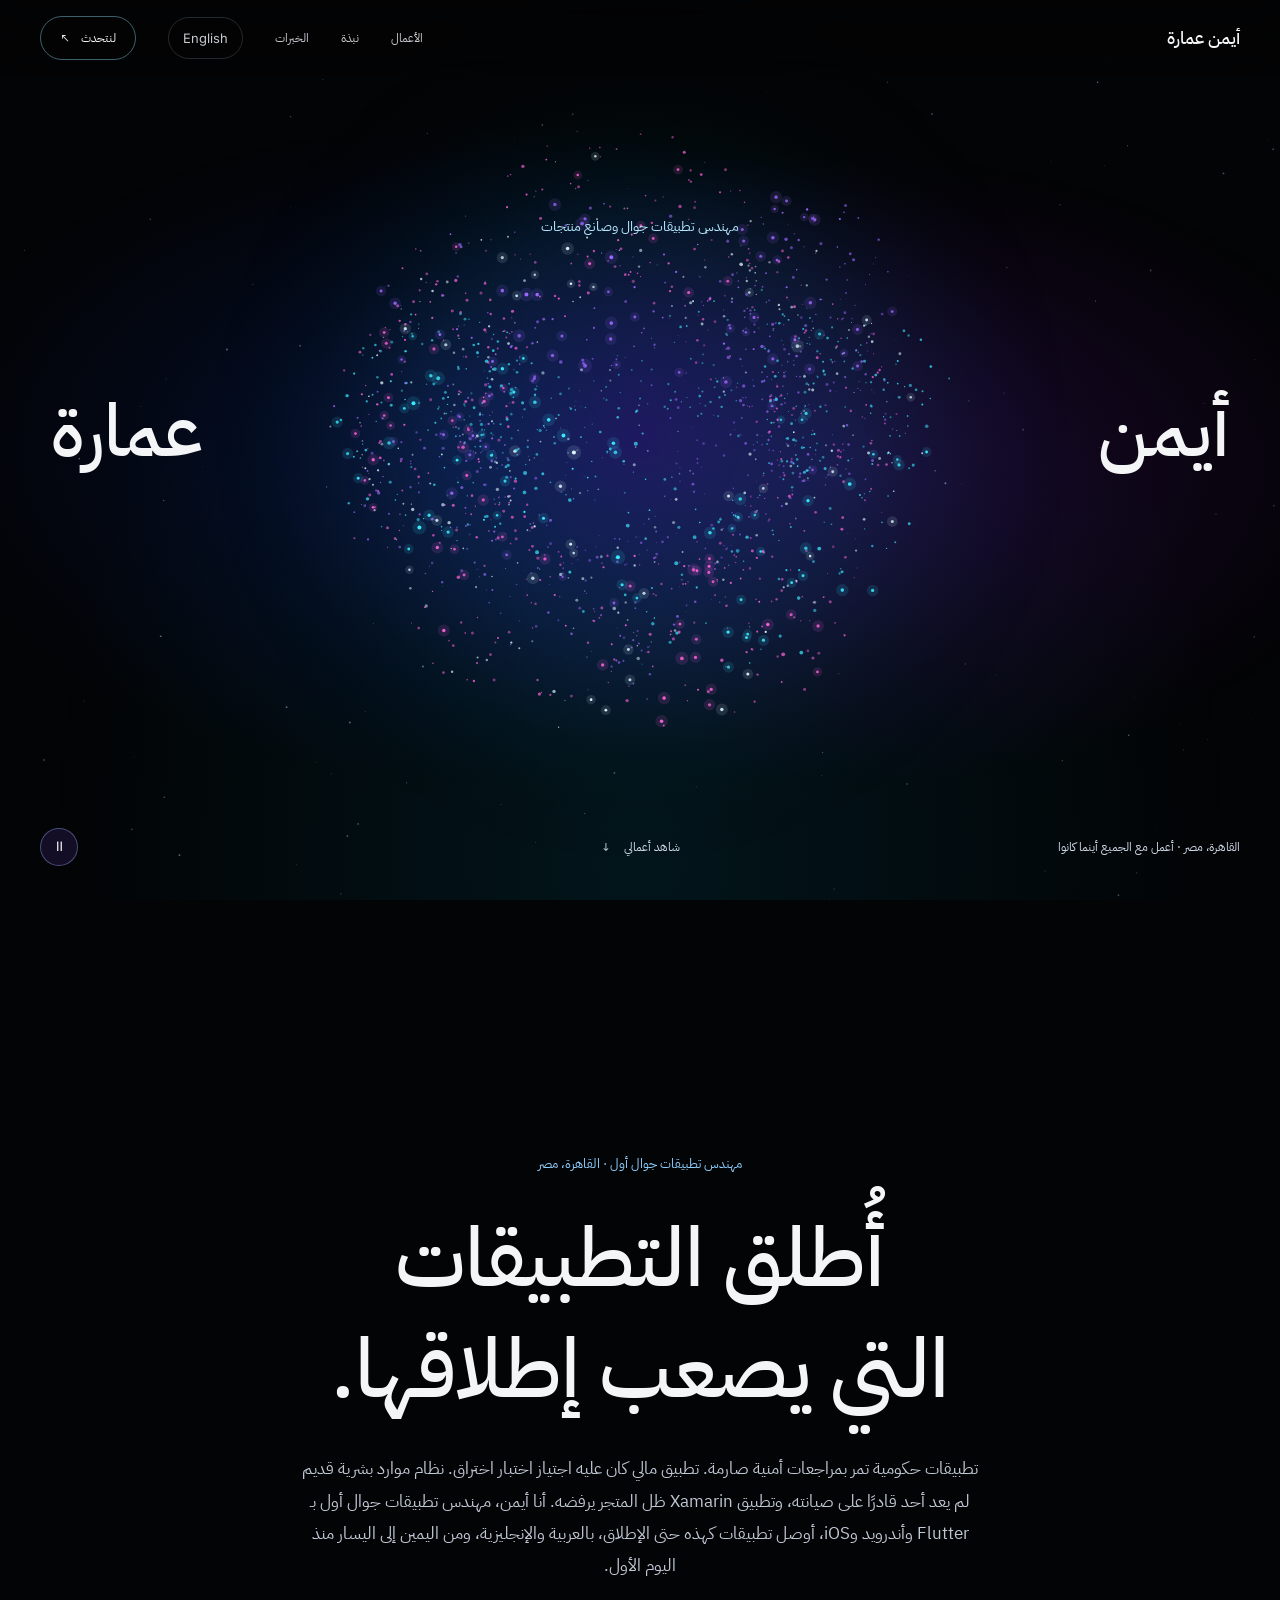
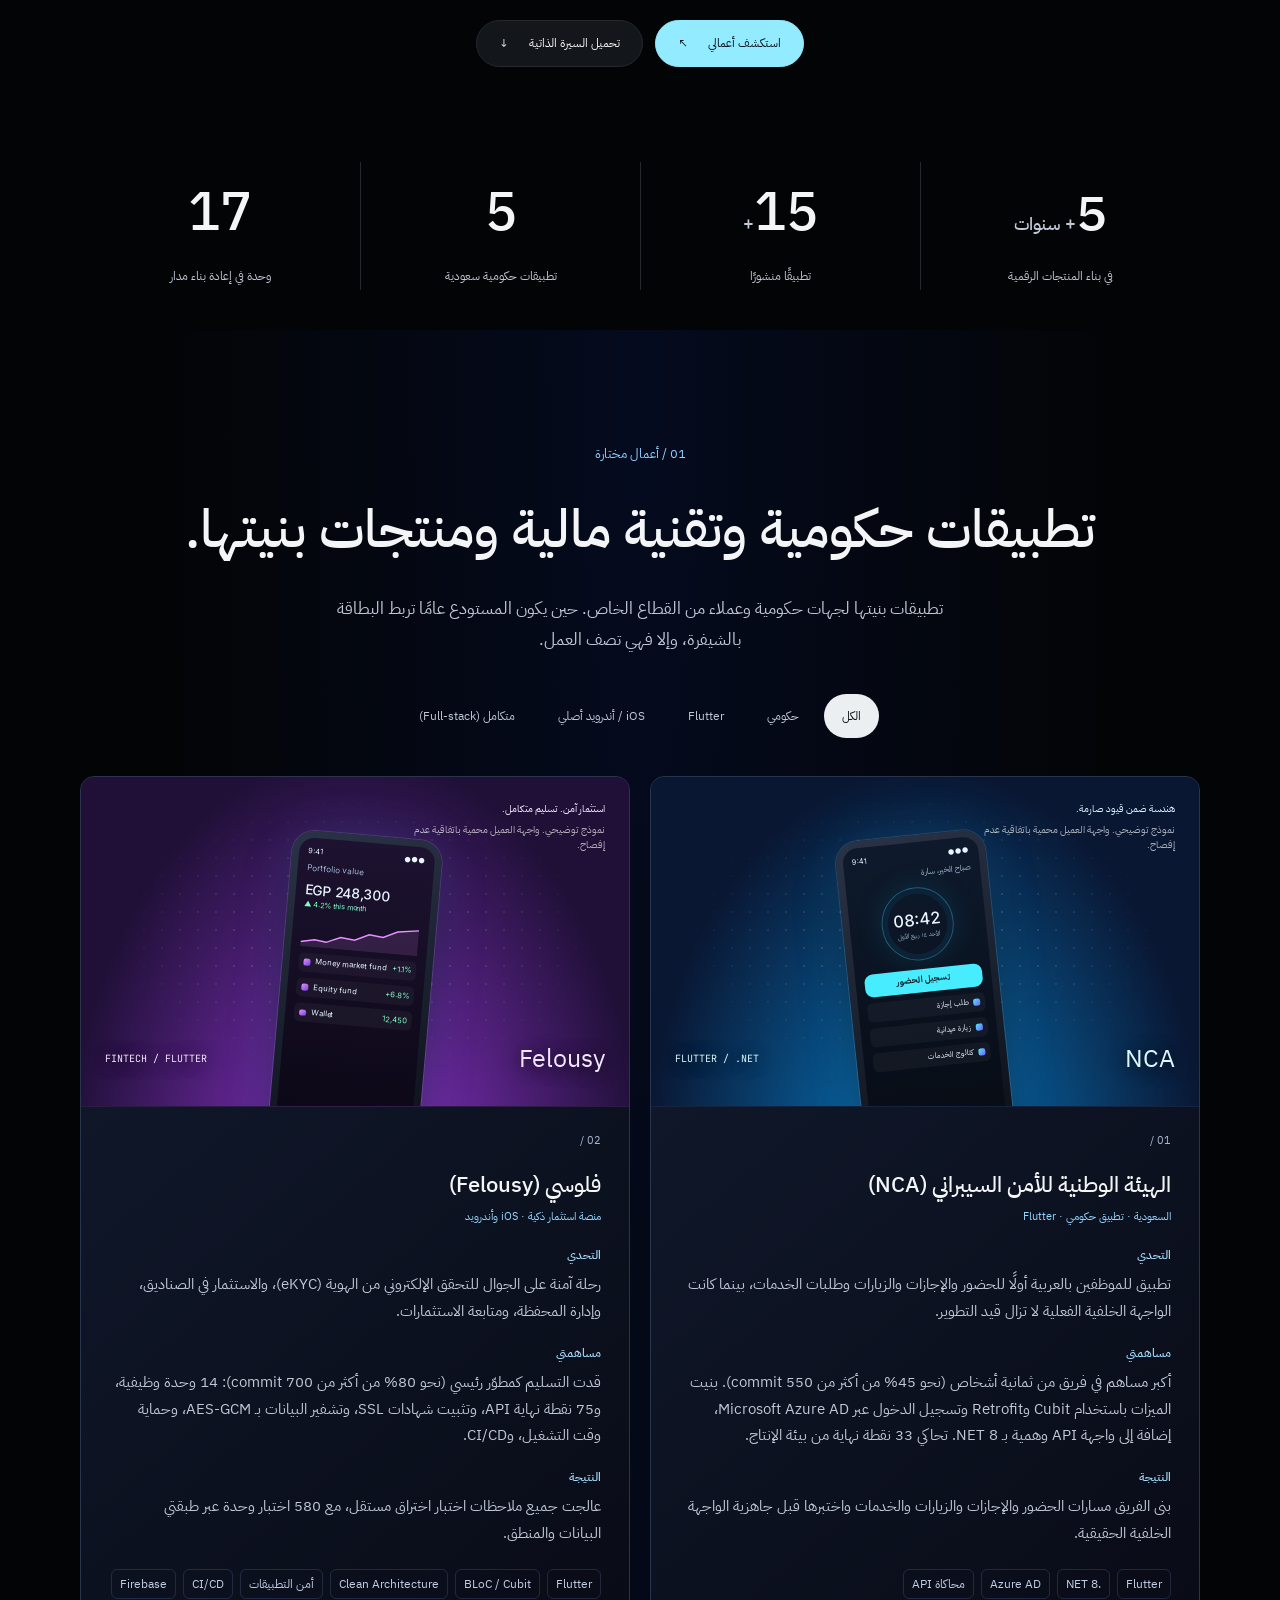
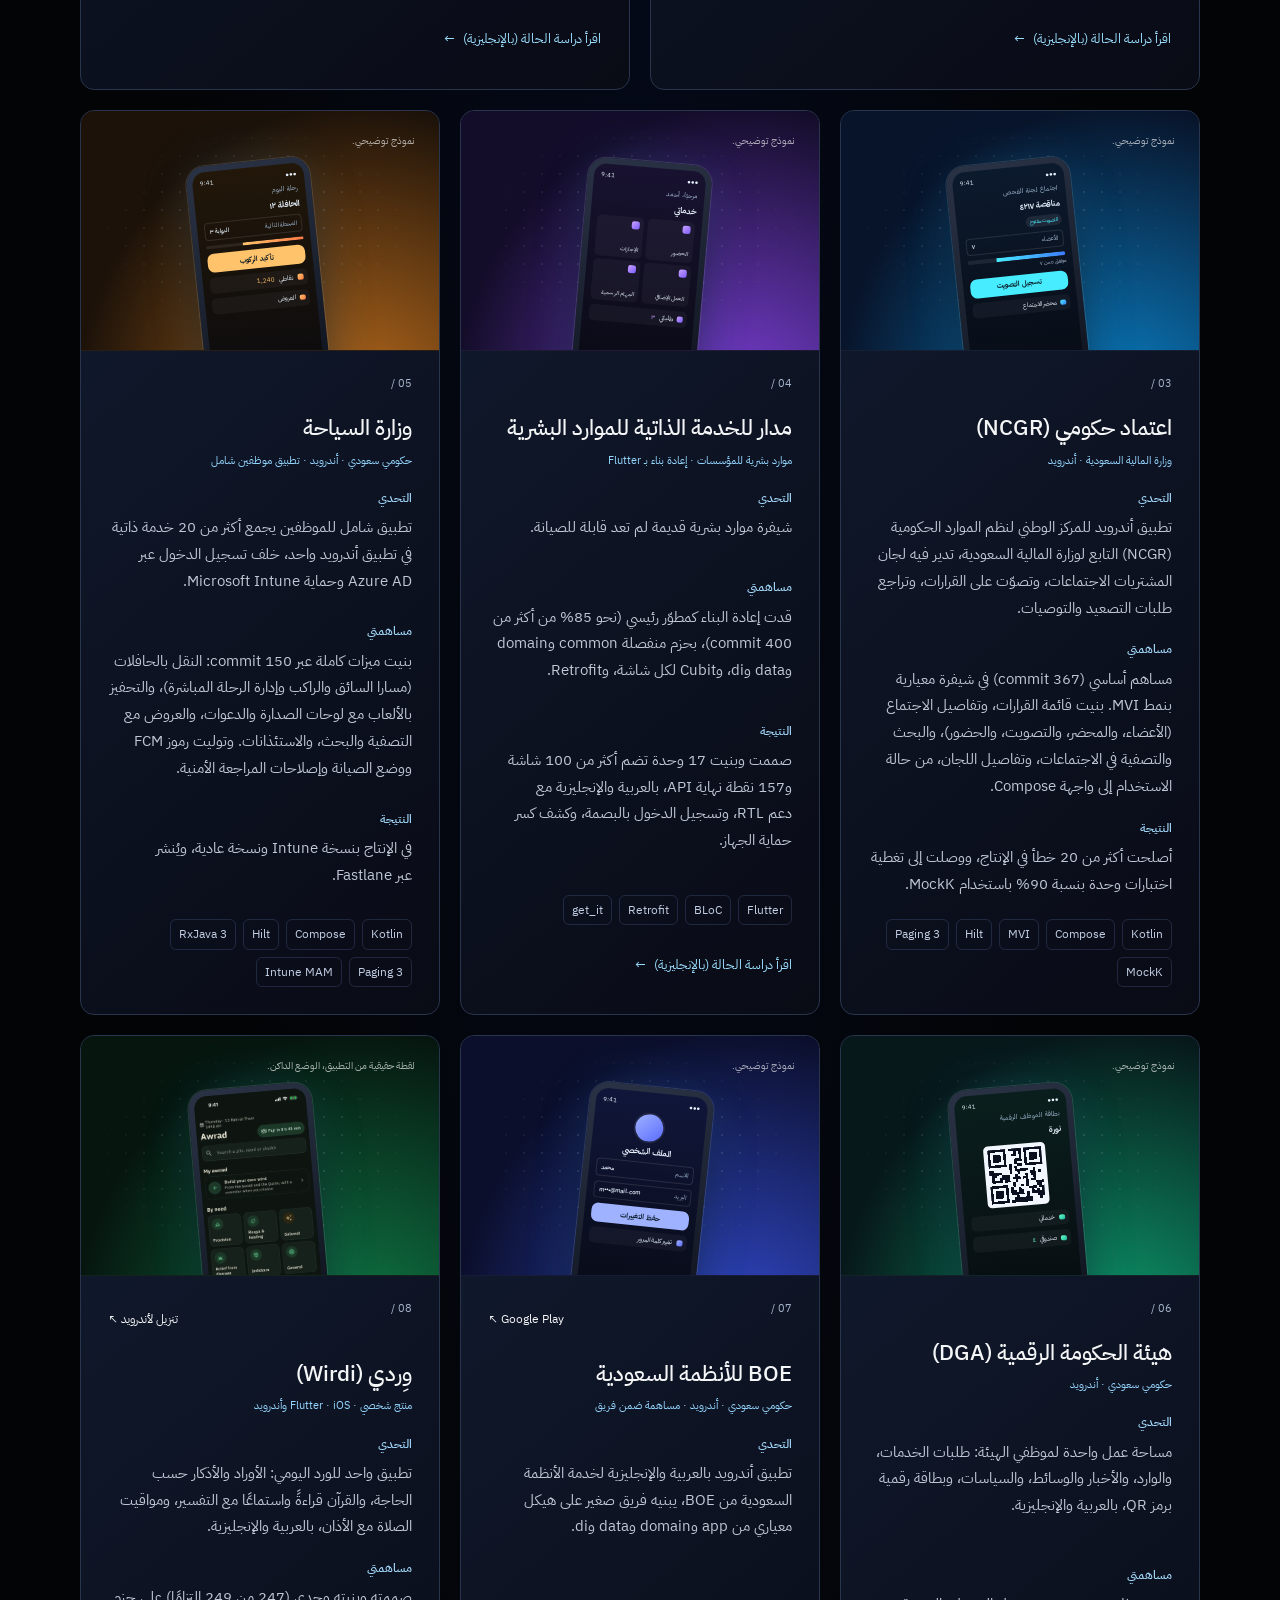
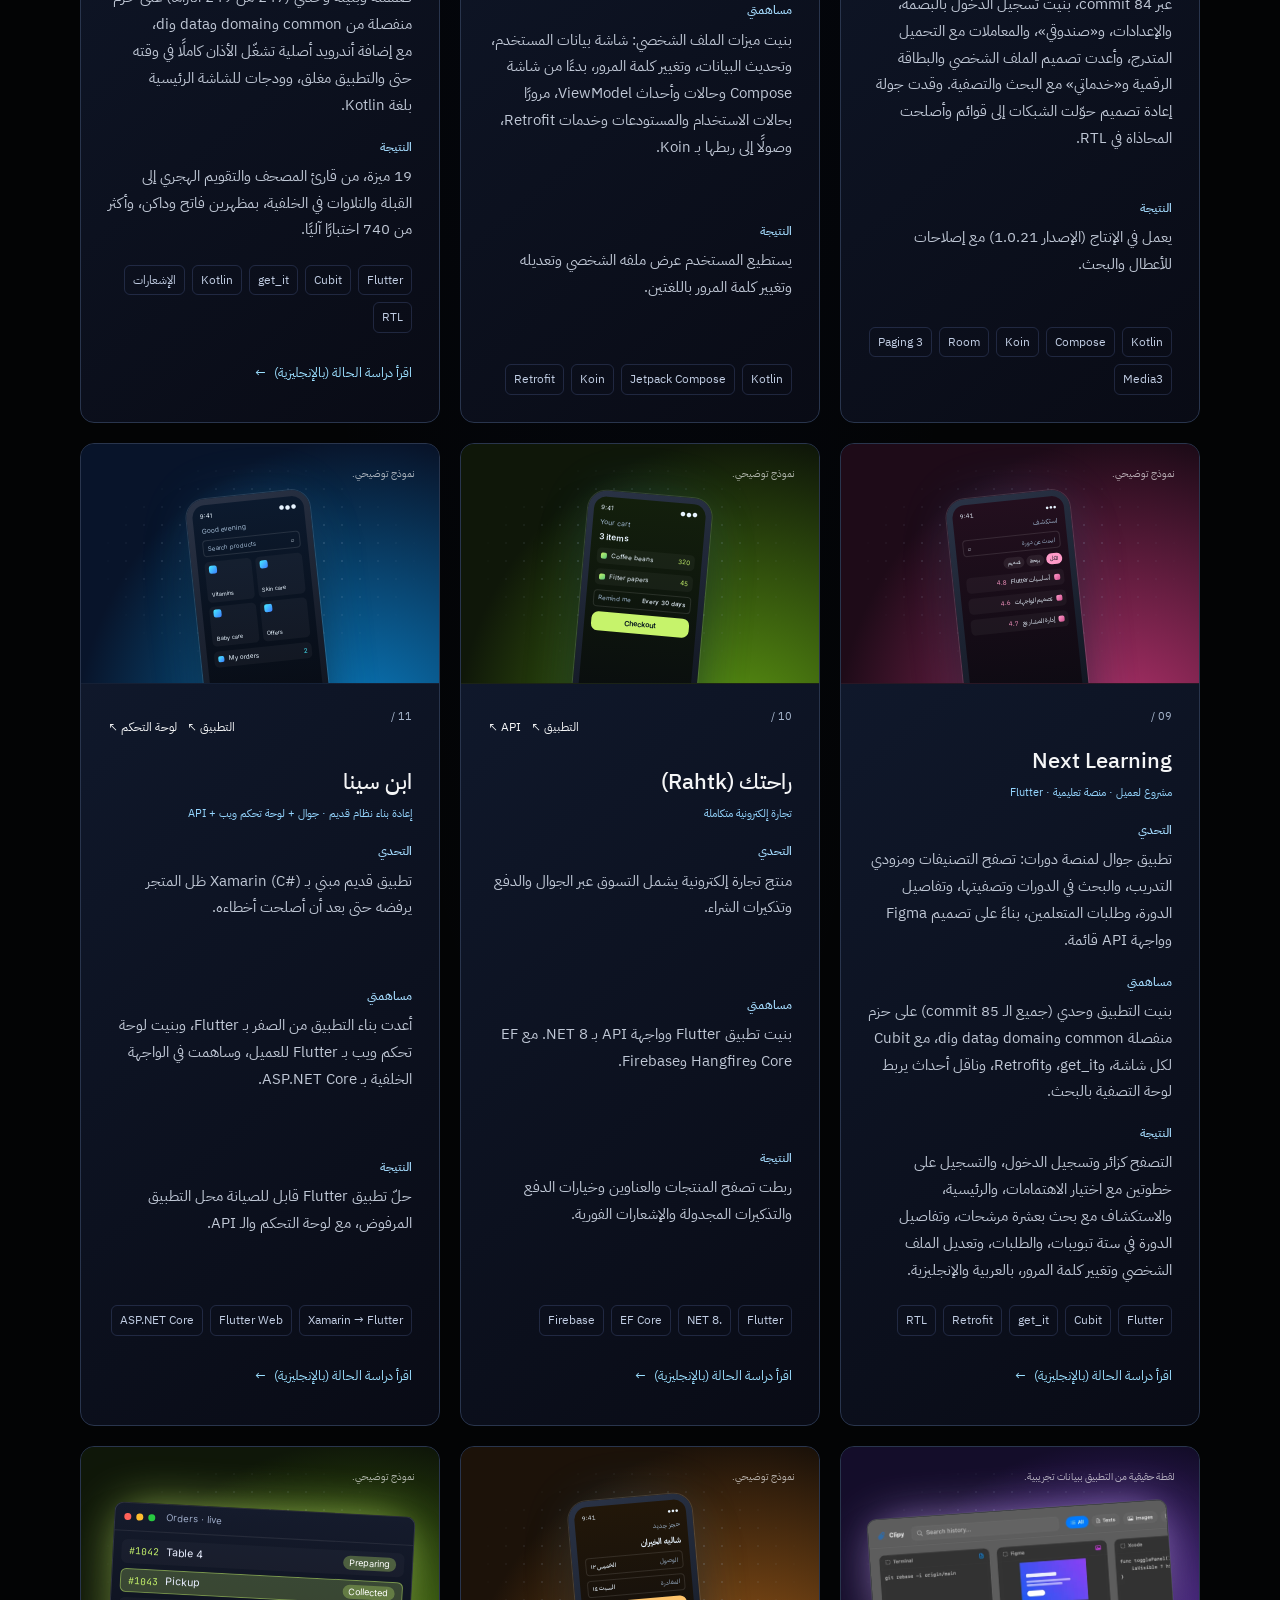
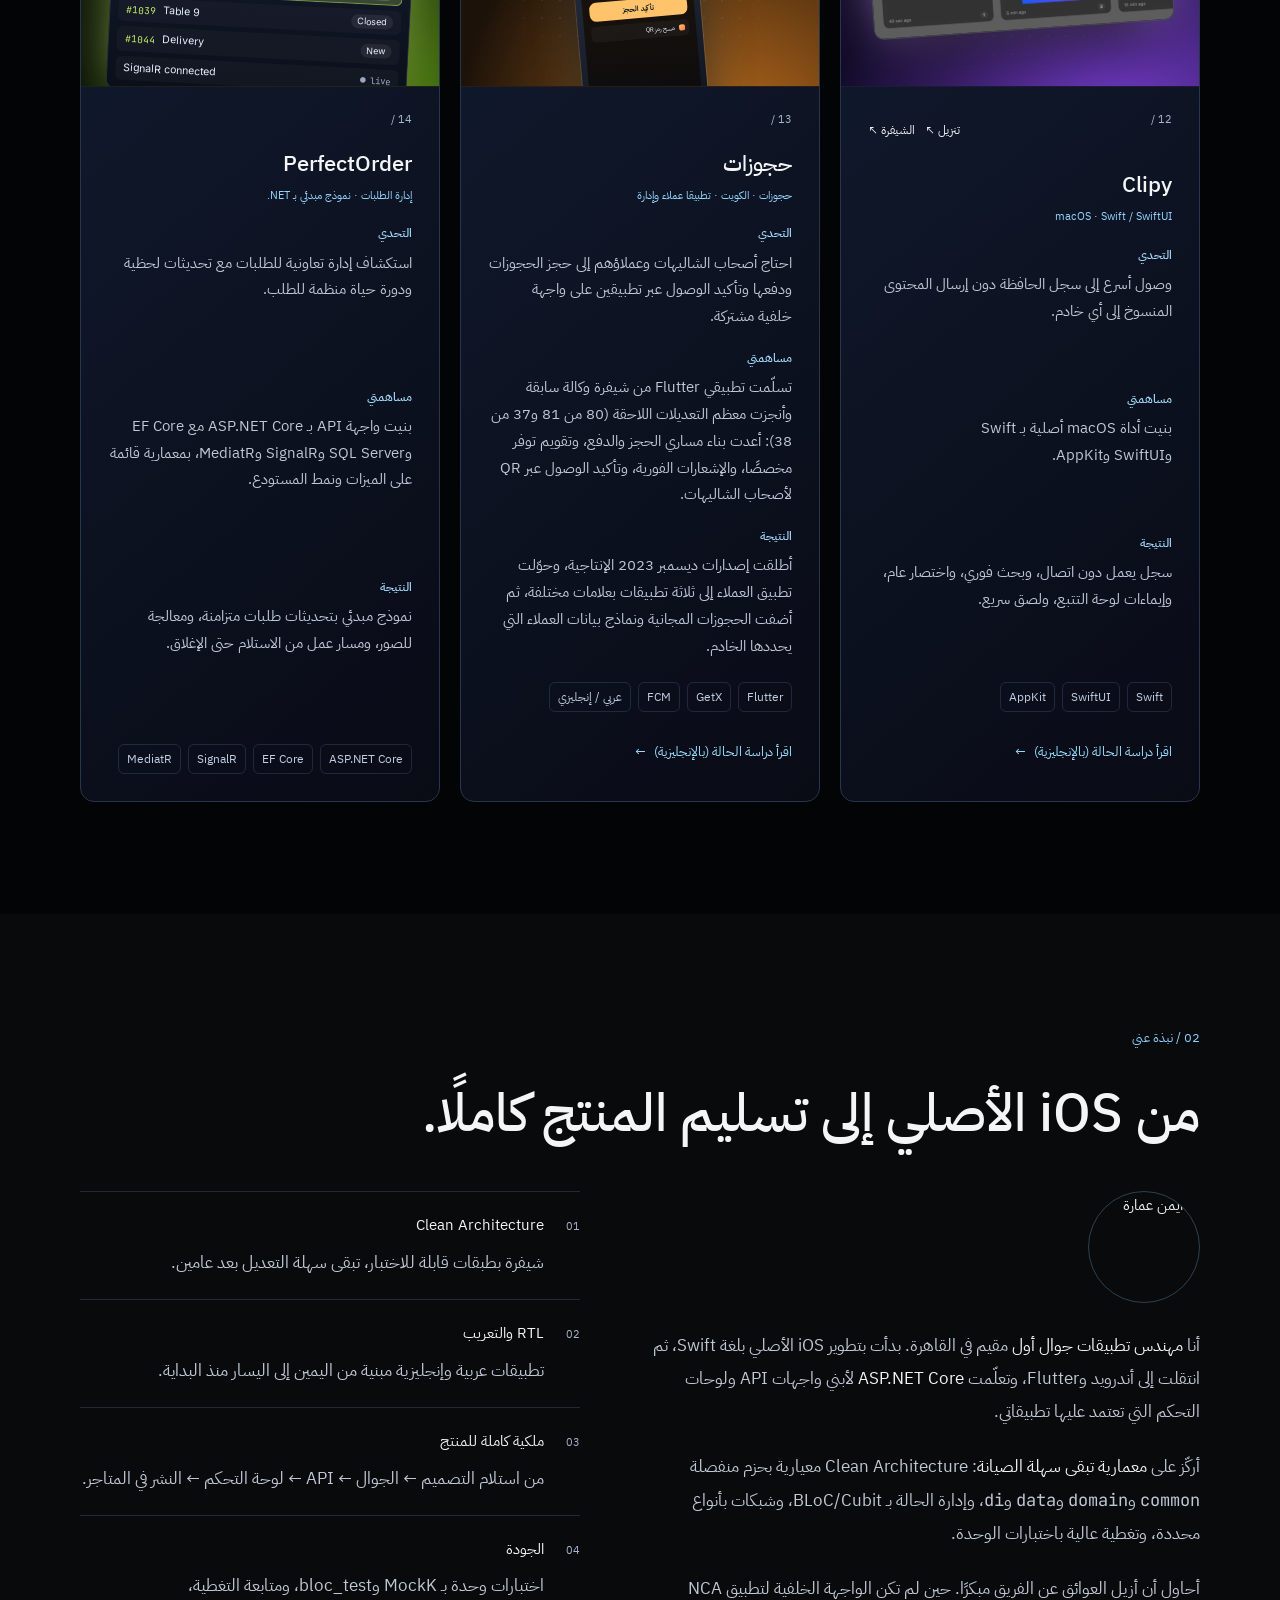
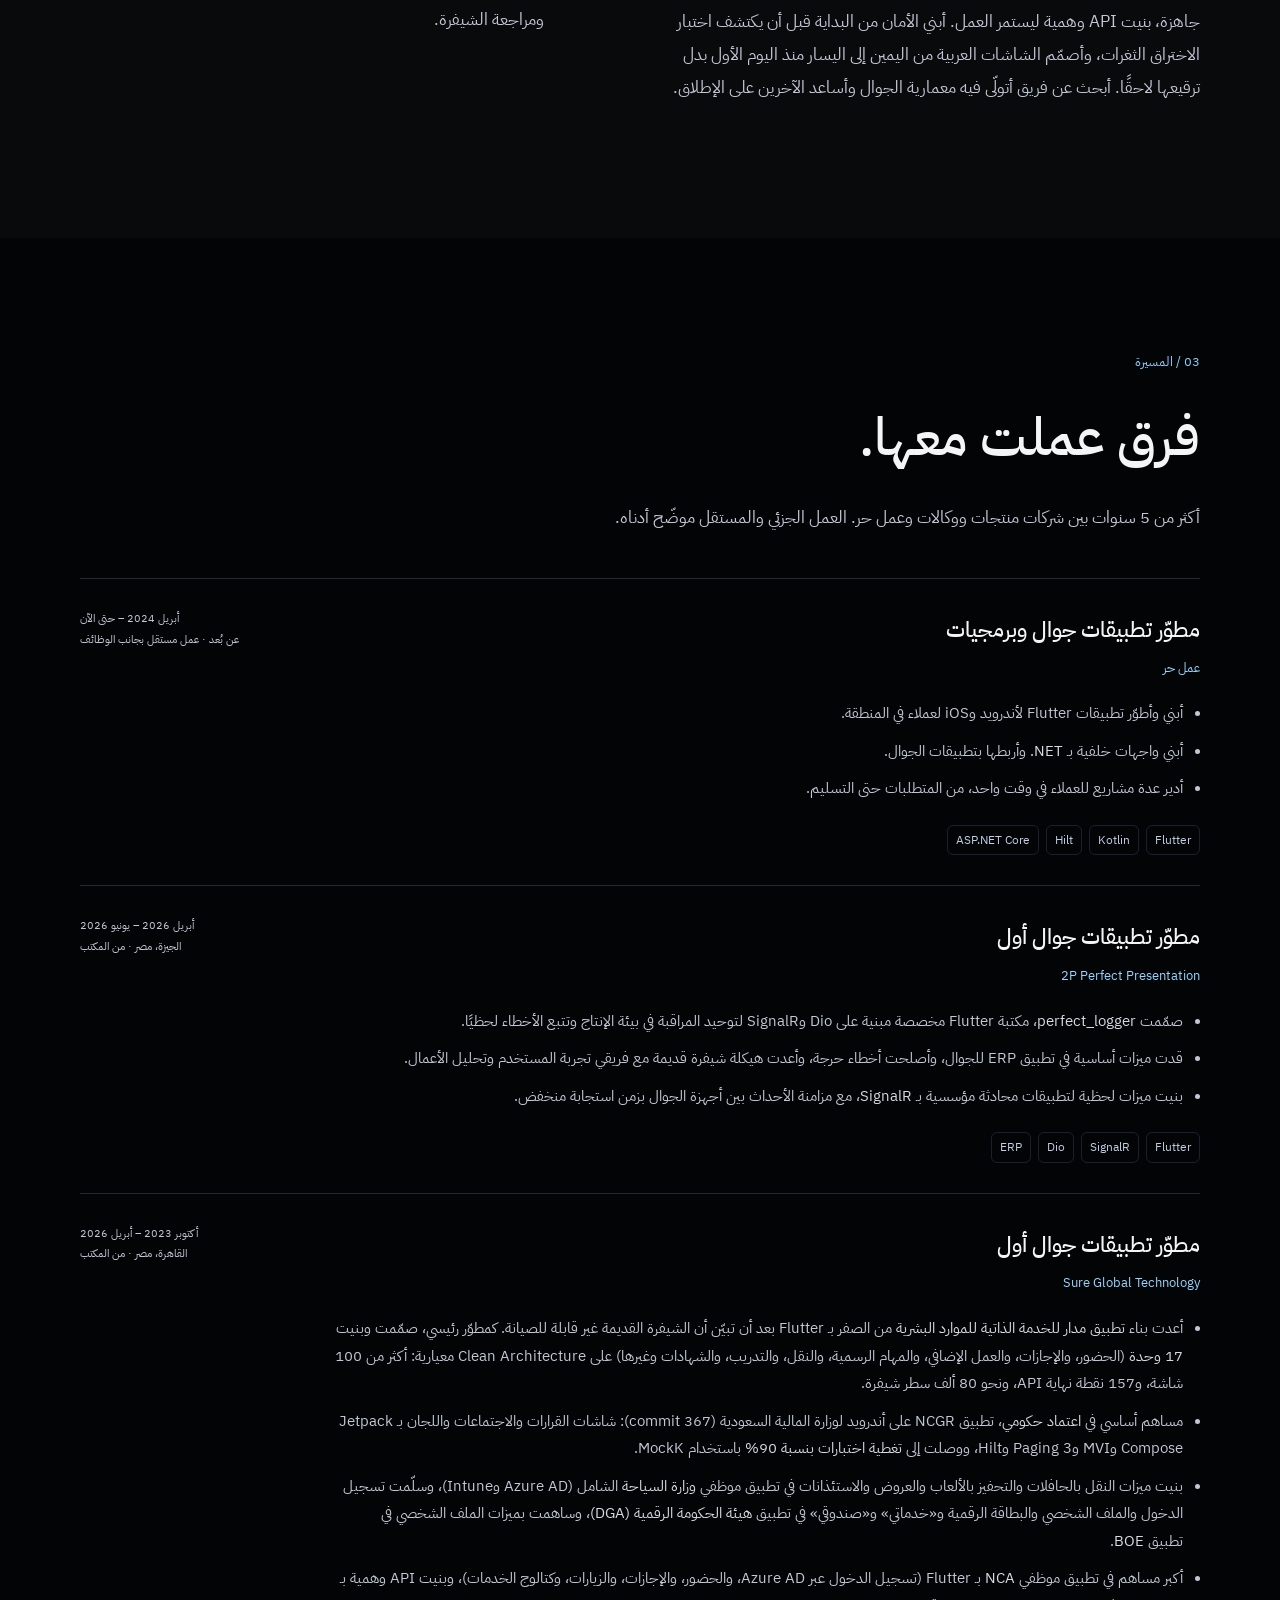
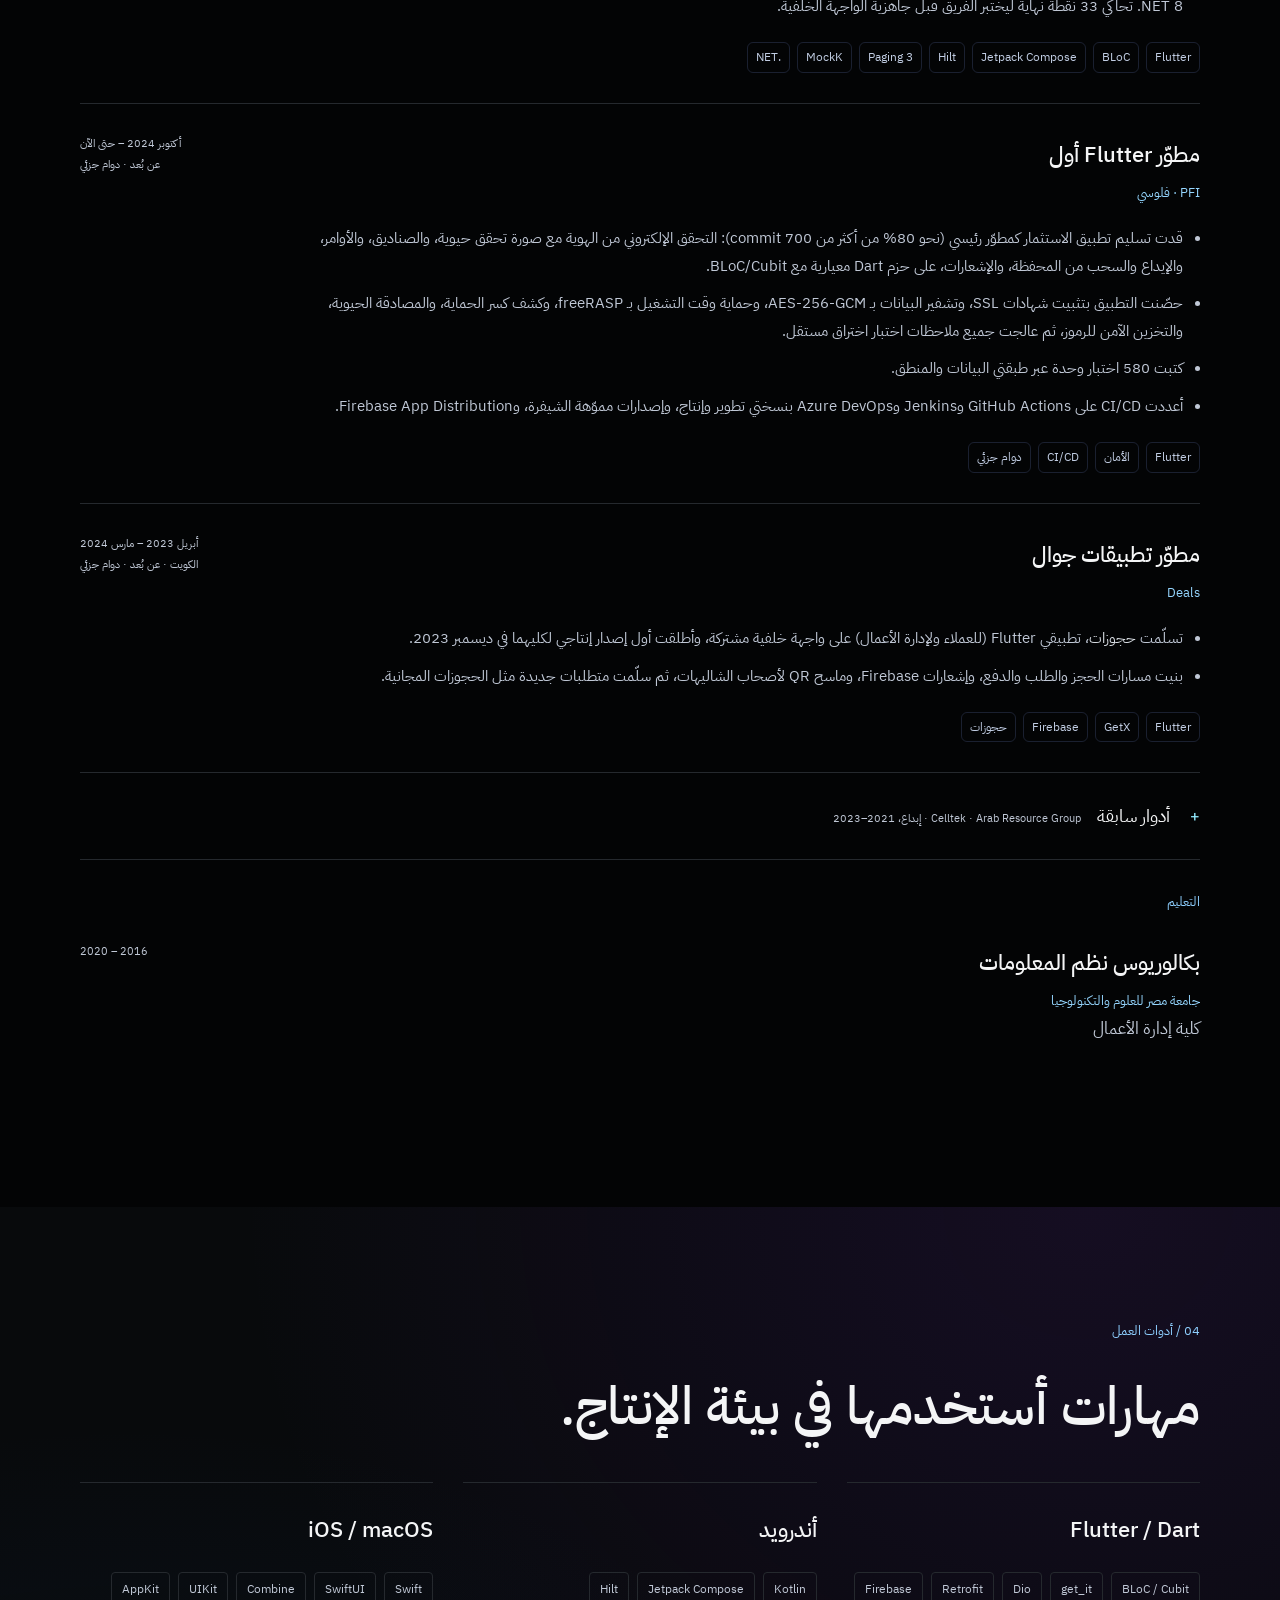
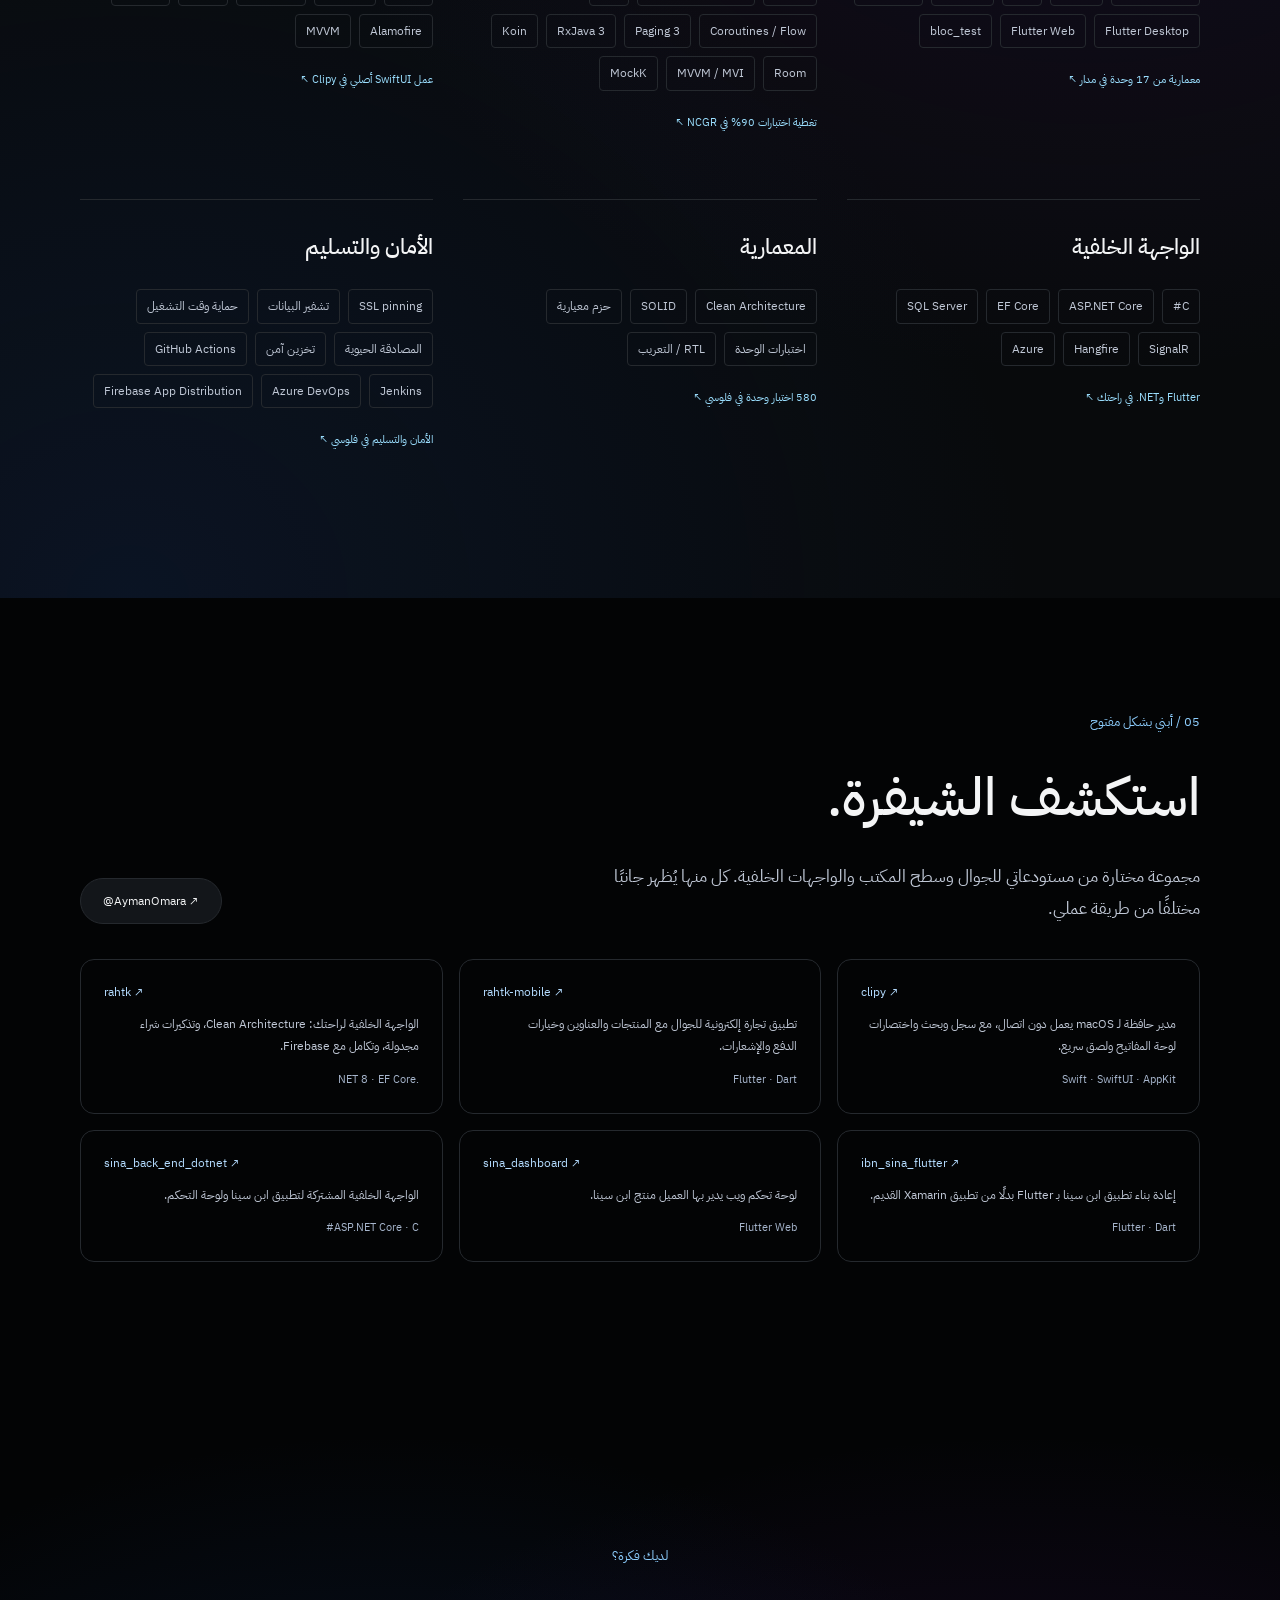
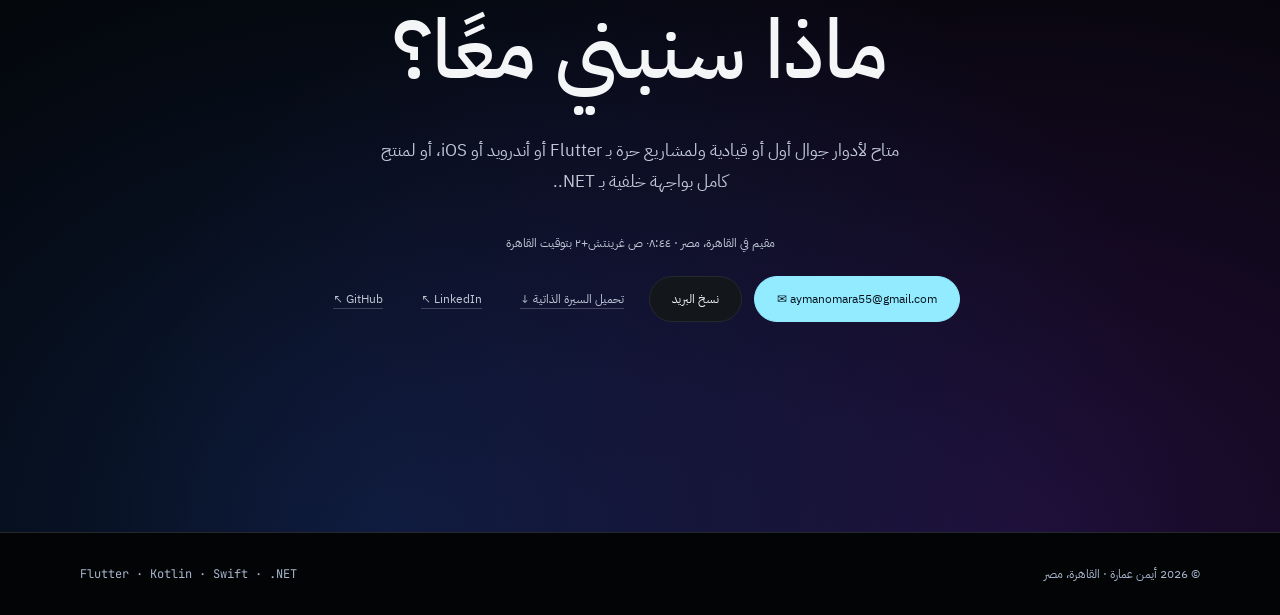
==== commit d4a4dcb3: "Put the freelance role first in Experience; stop API panels widening case studies on phones Co-Autho" ====
--- a/ar/index.html
+++ b/ar/index.html
@@ -259,6 +259,16 @@
     <div class="timeline">
 
       <div class="job reveal"><div class="job-card">
+        <div class="job-head"><div><h3>مطوّر تطبيقات جوال وبرمجيات</h3><div class="co">عمل حر</div></div><div class="meta">أبريل 2024 – حتى الآن<br>عن بُعد · عمل مستقل بجانب الوظائف</div></div>
+        <ul>
+          <li>أبني وأطوّر تطبيقات Flutter لأندرويد وiOS لعملاء في المنطقة.</li>
+          <li>أبني واجهات خلفية بـ <strong><bdi>.NET</bdi></strong> وأربطها بتطبيقات الجوال.</li>
+          <li>أدير عدة مشاريع للعملاء في وقت واحد، من المتطلبات حتى التسليم.</li>
+        </ul>
+        <div class="tags"><span class="tag">Flutter</span><span class="tag">Kotlin</span><span class="tag">Hilt</span><span class="tag">ASP.NET Core</span></div>
+      </div></div>
+
+      <div class="job reveal"><div class="job-card">
         <div class="job-head"><div><h3>مطوّر تطبيقات جوال أول</h3><div class="co">2P Perfect Presentation</div></div><div class="meta">أبريل 2026 – يونيو 2026<br>الجيزة، مصر · من المكتب</div></div>
         <ul>
           <li>صمّمت <strong>perfect_logger</strong>، مكتبة Flutter مخصصة مبنية على Dio وSignalR لتوحيد المراقبة في بيئة الإنتاج وتتبع الأخطاء لحظيًا.</li>
@@ -280,15 +290,6 @@
       </div></div>
 
       <div class="job reveal"><div class="job-card"><div class="job-head"><div><h3>مطوّر Flutter أول</h3><div class="co">PFI · فلوسي</div></div><div class="meta">أكتوبر 2024 – حتى الآن<br>عن بُعد · دوام جزئي</div></div><ul><li>قدت تسليم تطبيق الاستثمار كمطوّر رئيسي (نحو 80% من أكثر من 700 commit): التحقق الإلكتروني من الهوية مع صورة تحقق حيوية، والصناديق، والأوامر، والإيداع والسحب من المحفظة، والإشعارات، على حزم Dart معيارية مع BLoC/Cubit.</li><li>حصّنت التطبيق بتثبيت شهادات SSL، وتشفير البيانات بـ AES-256-GCM، وحماية وقت التشغيل بـ freeRASP، وكشف كسر الحماية، والمصادقة الحيوية، والتخزين الآمن للرموز، ثم عالجت جميع ملاحظات اختبار اختراق مستقل.</li><li>كتبت 580 اختبار وحدة عبر طبقتي البيانات والمنطق.</li><li>أعددت CI/CD على GitHub Actions وJenkins وAzure DevOps بنسختي تطوير وإنتاج، وإصدارات مموّهة الشيفرة، وFirebase App Distribution.</li></ul><div class="tags"><span class="tag">Flutter</span><span class="tag">الأمان</span><span class="tag">CI/CD</span><span class="tag">دوام جزئي</span></div></div></div>
-      <div class="job reveal"><div class="job-card">
-        <div class="job-head"><div><h3>مطوّر تطبيقات جوال وبرمجيات</h3><div class="co">عمل حر</div></div><div class="meta">أبريل 2024 – حتى الآن<br>عن بُعد · عمل مستقل بجانب الوظائف</div></div>
-        <ul>
-          <li>أبني وأطوّر تطبيقات Flutter لأندرويد وiOS لعملاء في المنطقة.</li>
-          <li>أبني واجهات خلفية بـ <strong><bdi>.NET</bdi></strong> وأربطها بتطبيقات الجوال.</li>
-          <li>أدير عدة مشاريع للعملاء في وقت واحد، من المتطلبات حتى التسليم.</li>
-        </ul>
-        <div class="tags"><span class="tag">Flutter</span><span class="tag">Kotlin</span><span class="tag">Hilt</span><span class="tag">ASP.NET Core</span></div>
-      </div></div>
 
       <div class="job reveal"><div class="job-card">
         <div class="job-head"><div><h3>مطوّر تطبيقات جوال</h3><div class="co">Deals</div></div><div class="meta">أبريل 2023 – مارس 2024<br>الكويت · عن بُعد · دوام جزئي</div></div>
--- a/styles.css
+++ b/styles.css
@@ -918,11 +918,11 @@
 .case-body p + p { margin-top: 18px; }
 .case-body ul { padding-inline-start: 18px; display: grid; gap: 10px; margin: 0; }
 .case-body strong { color: var(--text); font-weight: 400; }
-.layers { display: grid; gap: 10px; margin-top: 8px; }
-.layer { display: grid; grid-template-columns: 120px 1fr; align-items: center; gap: 20px; padding: 16px 20px; border: 1px solid #29354d; border-radius: 4px; background: linear-gradient(90deg, #111b30, #090b15); }
-.layer code { font: 13px var(--mono); color: #93ebff; }
+.layers { display: grid; grid-template-columns: minmax(120px, max-content) 1fr; gap: 10px; margin-top: 8px; }
+.layer { grid-column: 1 / -1; display: grid; grid-template-columns: subgrid; align-items: center; gap: 20px; padding: 16px 20px; border: 1px solid #29354d; border-radius: 4px; background: linear-gradient(90deg, #111b30, #090b15); }
+.layer code { font: 13px var(--mono); color: #93ebff; overflow-wrap: anywhere; }
 .layer span { font-size: 13.5px; color: var(--muted); }
-.layer-arrow { text-align: center; color: #93ebff88; font: 12px var(--mono); line-height: 1; }
+.layer-arrow { grid-column: 1 / -1; text-align: center; color: #93ebff88; font: 12px var(--mono); line-height: 1; }
 .case-next { display: flex; justify-content: space-between; gap: 20px; flex-wrap: wrap; padding: 40px 0; border-top: 1px solid var(--line); }
 .case-next a { padding: 10px 0; color: #9bdfff; }
 .ph-field { padding: 3.2cqw 3.5cqw; border-radius: 3.5cqw; border: 1px solid #ffffff1c; font-size: 5.4cqw; color: #9fb7d0; display: flex; justify-content: space-between; }
@@ -944,6 +944,7 @@
   .case-body { grid-template-columns: 1fr; gap: 18px; }
   .case-screens .phone:nth-child(3) { display: none; }
   .case-screens .phone:nth-child(2) { transform: none; }
+  .layers { grid-template-columns: 1fr; }
   .layer { grid-template-columns: 1fr; gap: 4px; }
 }
 
@@ -1138,7 +1139,7 @@
 .op-param p { margin: 0; }
 .sw pre { margin: 6px 0 0; padding: 12px 14px; border-radius: 4px; background: #333; color: #fff; font: 11.5px/1.55 var(--mono); overflow-x: auto; white-space: pre; }
 .sw pre .k { color: #a2fca2; } .sw pre .s { color: #fcc28c; } .sw pre .n { color: #d36363; }
-.op-resp { display: grid; grid-template-columns: 44px 1fr; gap: 10px; font-size: 12px; margin-top: 4px; }
+.op-resp { display: grid; grid-template-columns: 44px minmax(0, 1fr); gap: 10px; font-size: 12px; margin-top: 4px; }
 .op-resp > b { font-weight: 700; }
 .op-resp p { margin: 0 0 4px; }
 .pipe { display: flex; flex-wrap: wrap; gap: 8px; margin-top: 4px; }
@@ -1169,7 +1170,7 @@
 .flow { padding: 0; margin: 0; }
 @media (max-width: 1000px) { .flow { grid-template-columns: repeat(3, minmax(0, 1fr)); } }
 @media (max-width: 760px) {
-  .api-shots { grid-template-columns: 1fr; }
+  .api-shots { grid-template-columns: minmax(0, 1fr); }
   .flow { grid-template-columns: 1fr 1fr; }
   .op-param { grid-template-columns: 1fr; gap: 4px; }
   .sw { padding: 14px 12px 18px; }
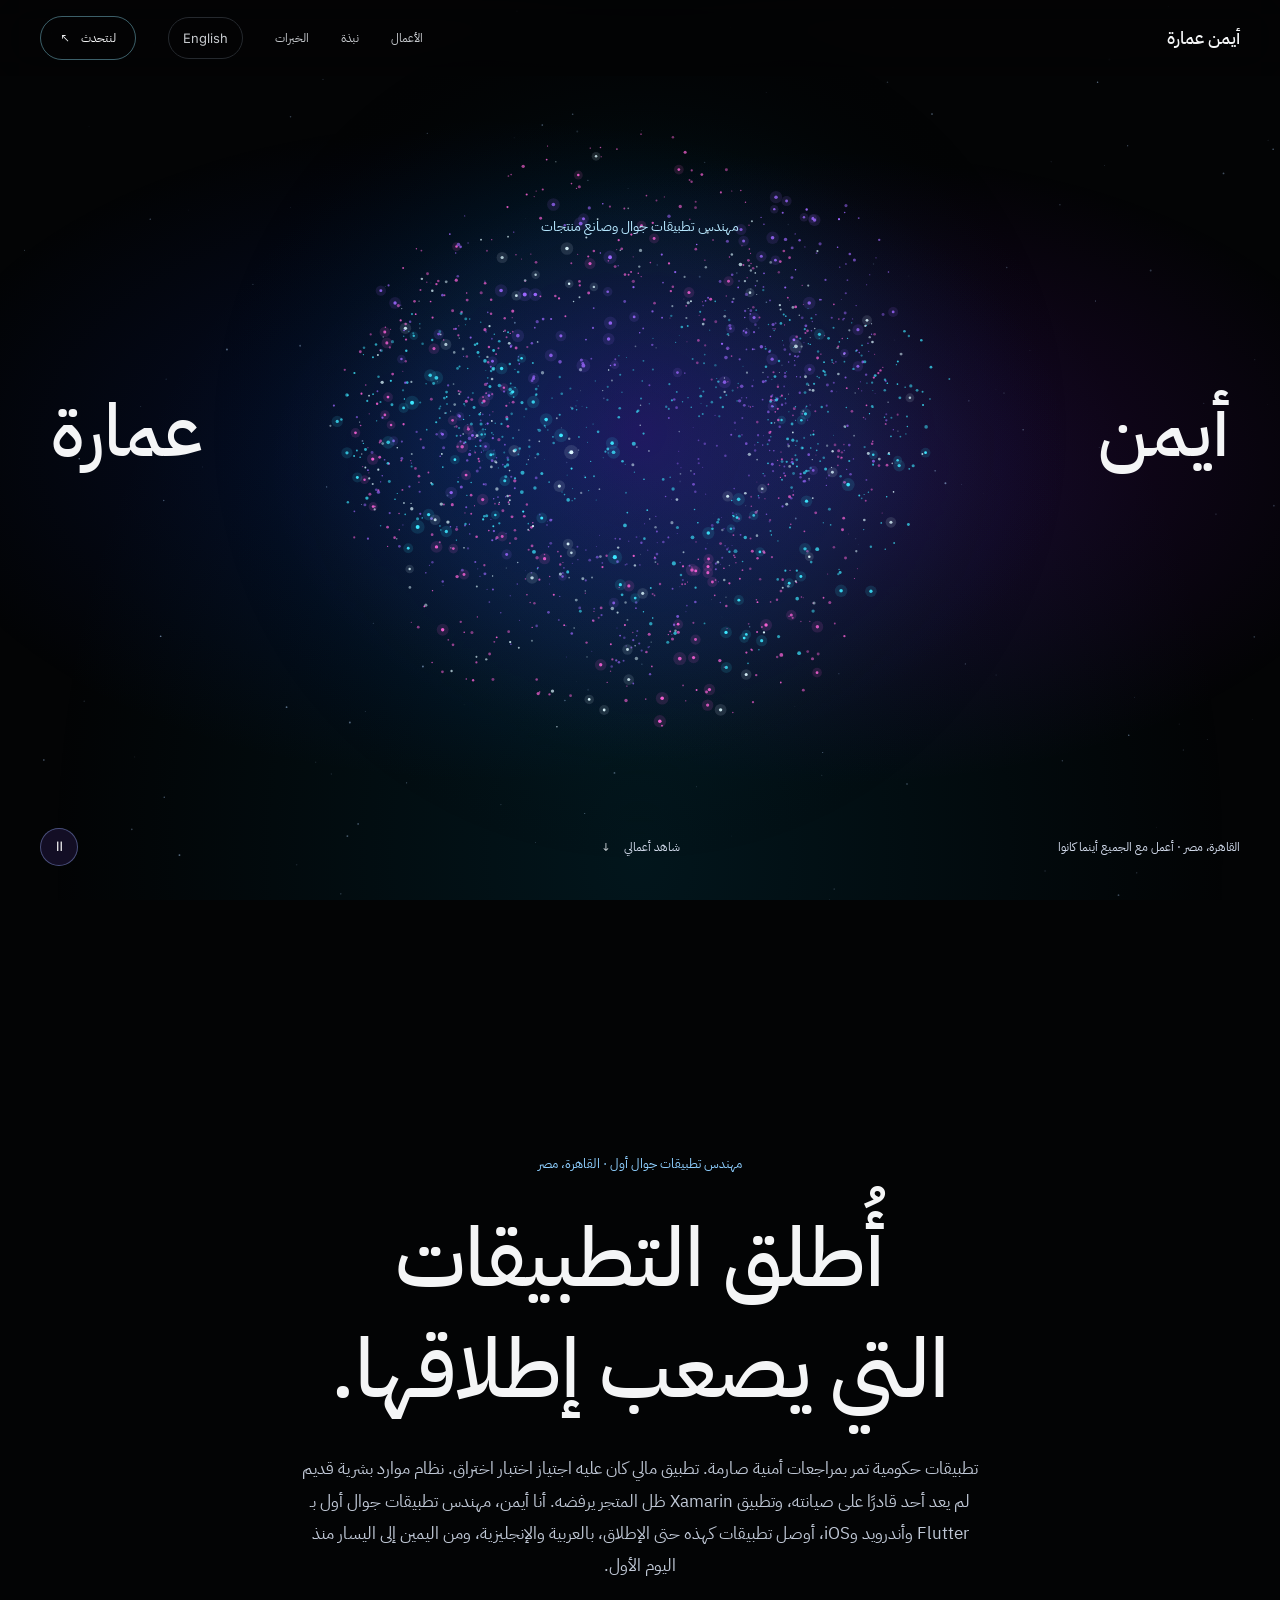
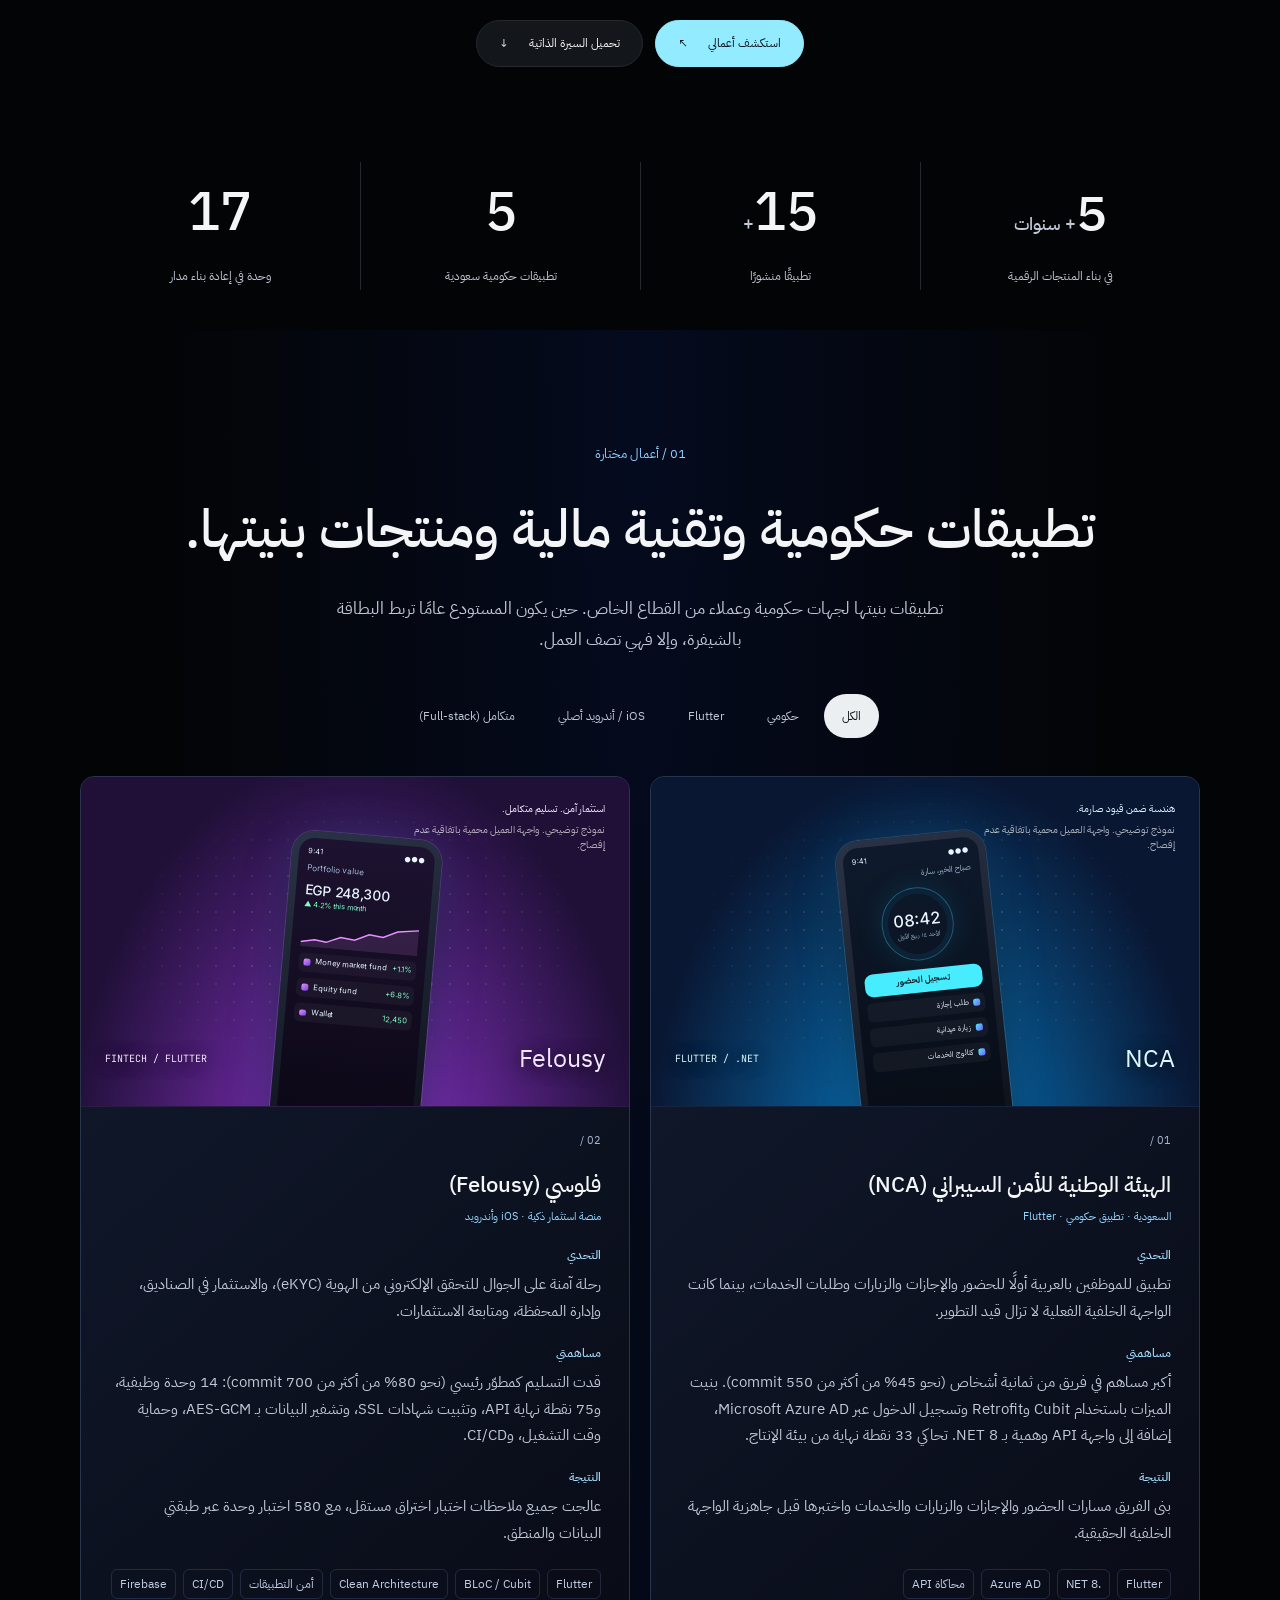
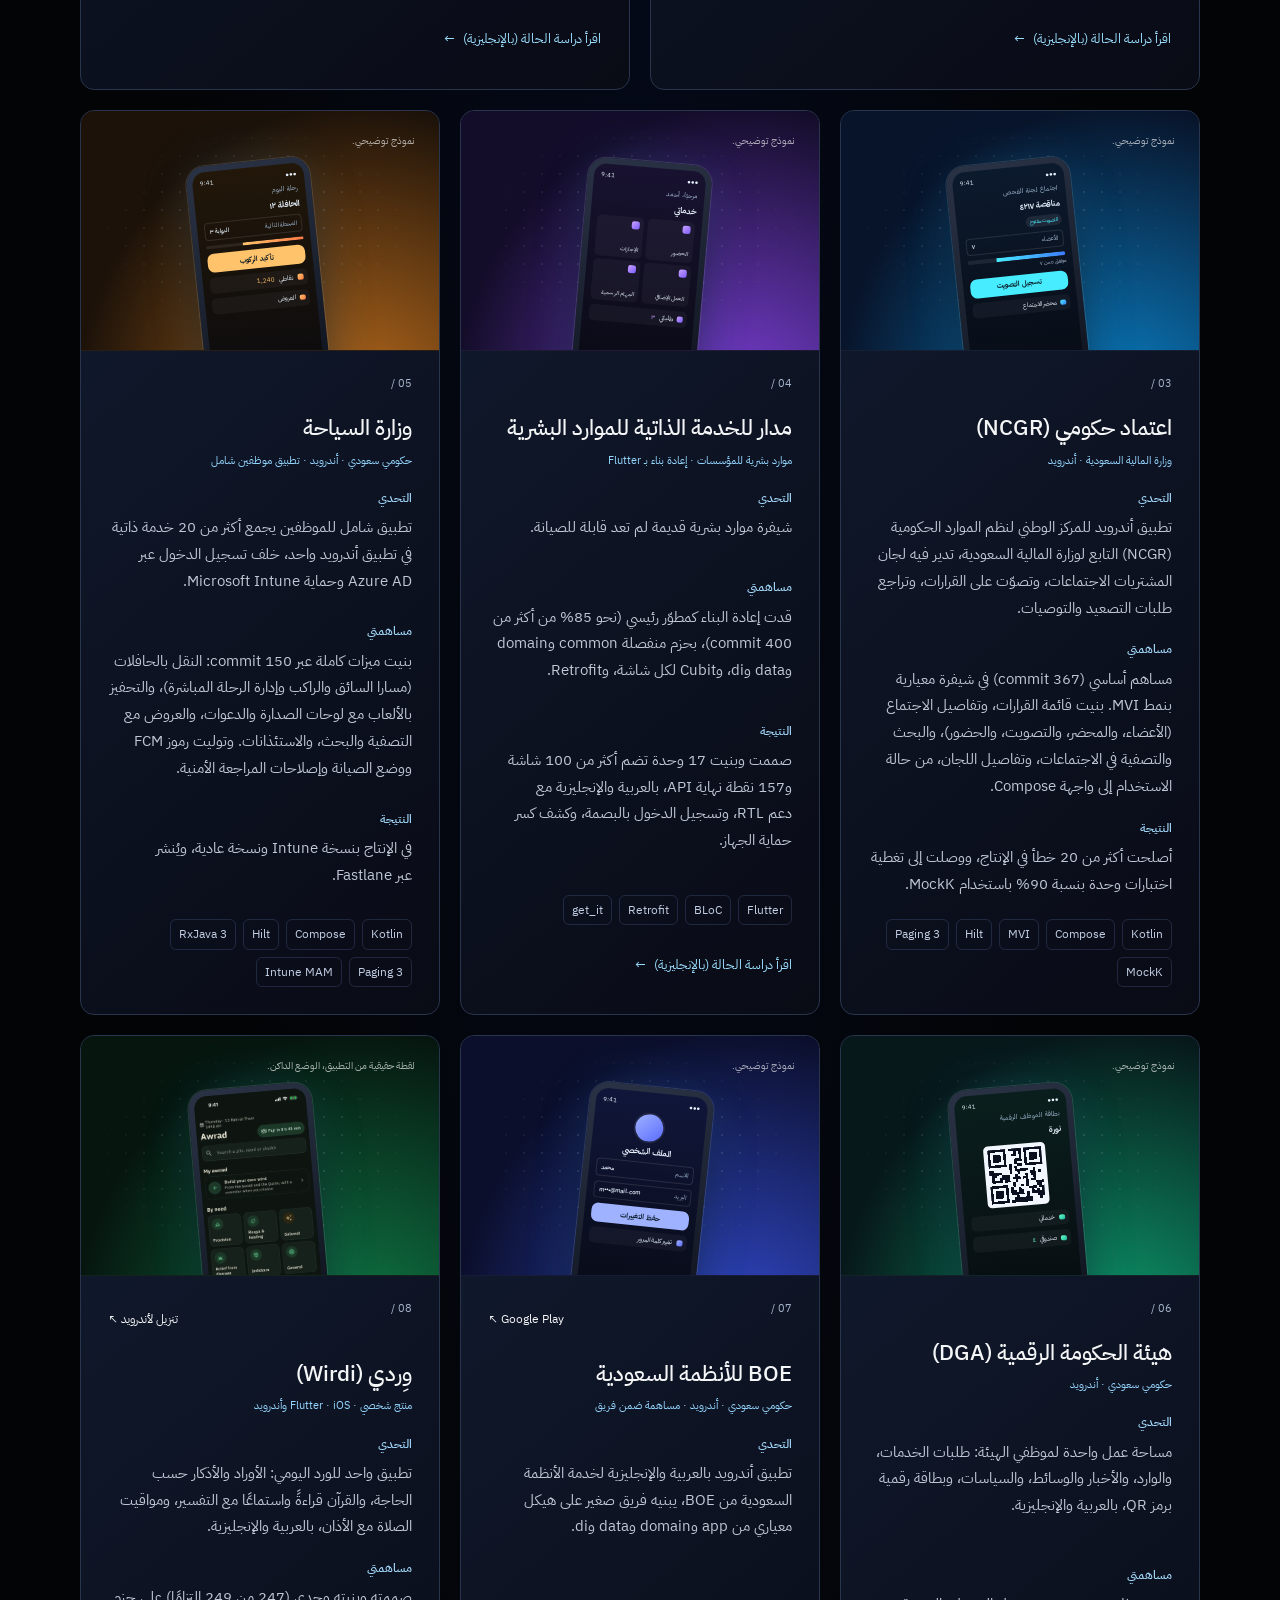
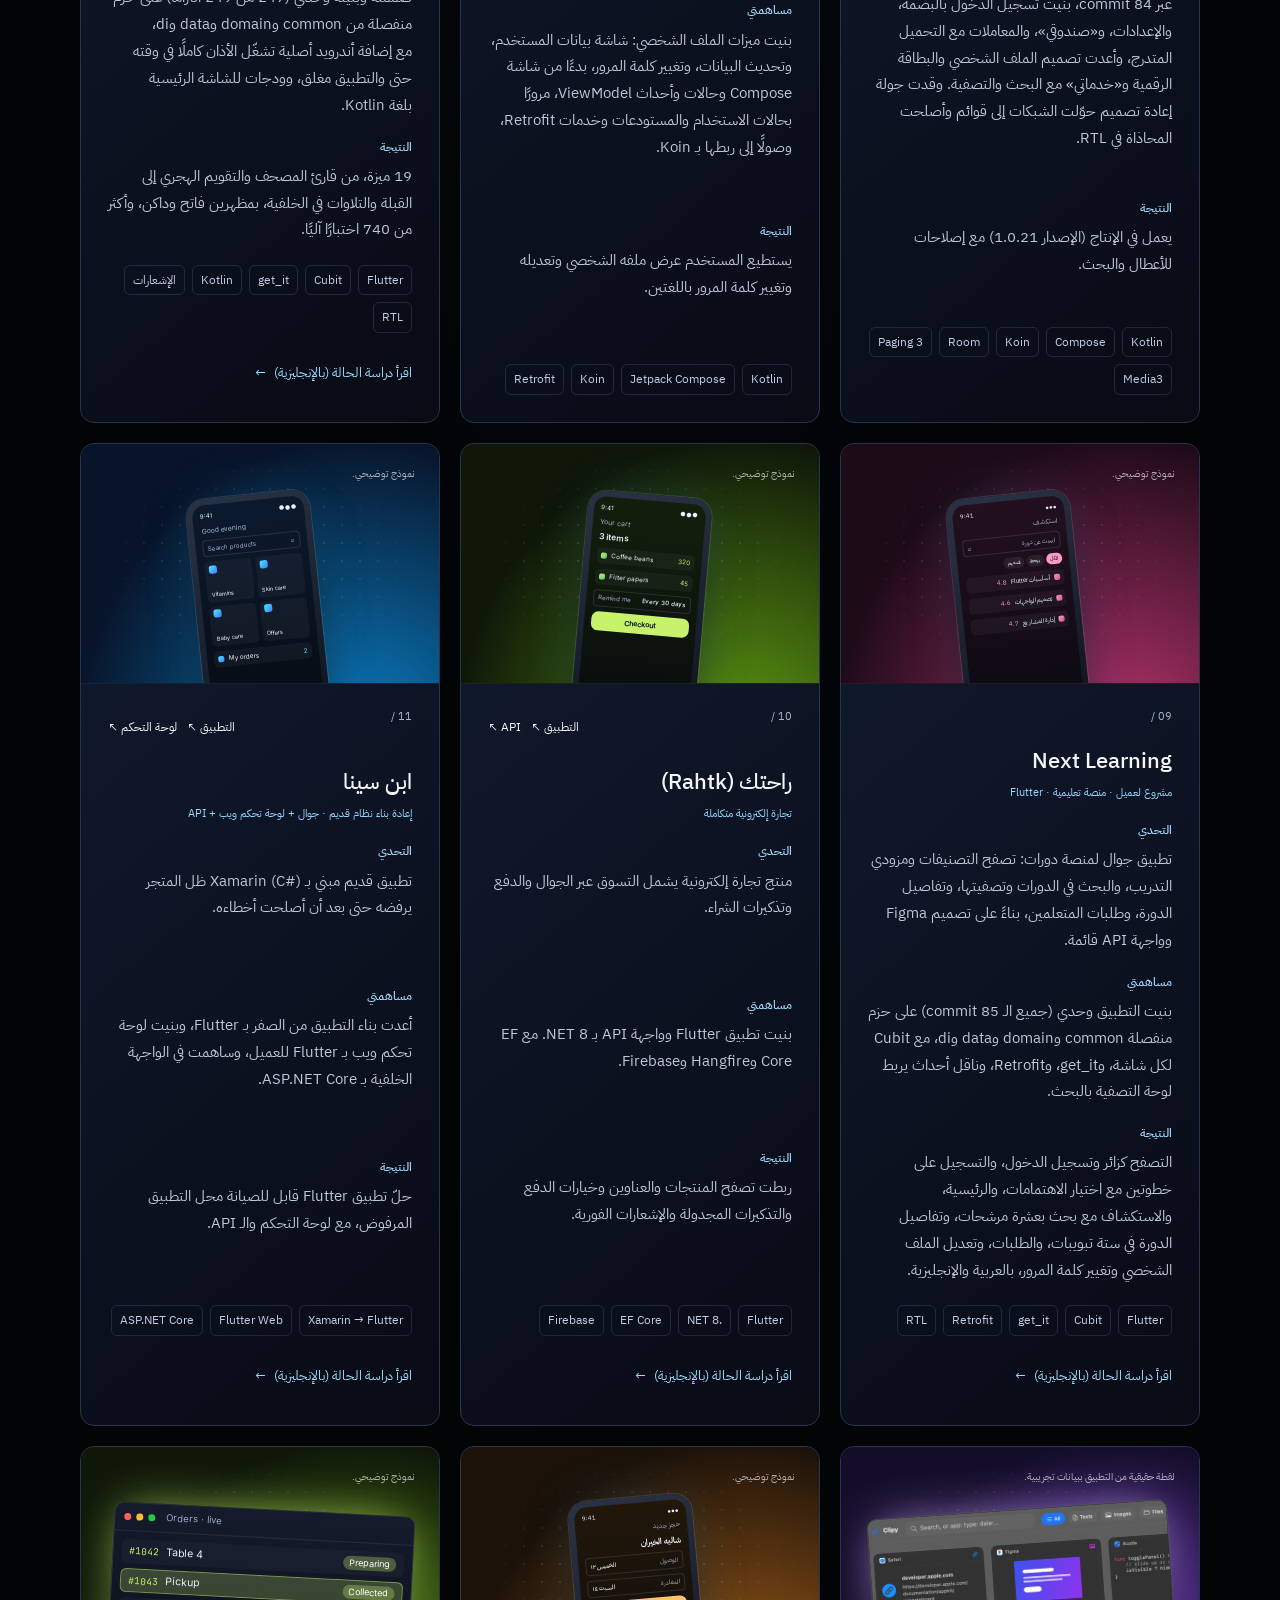
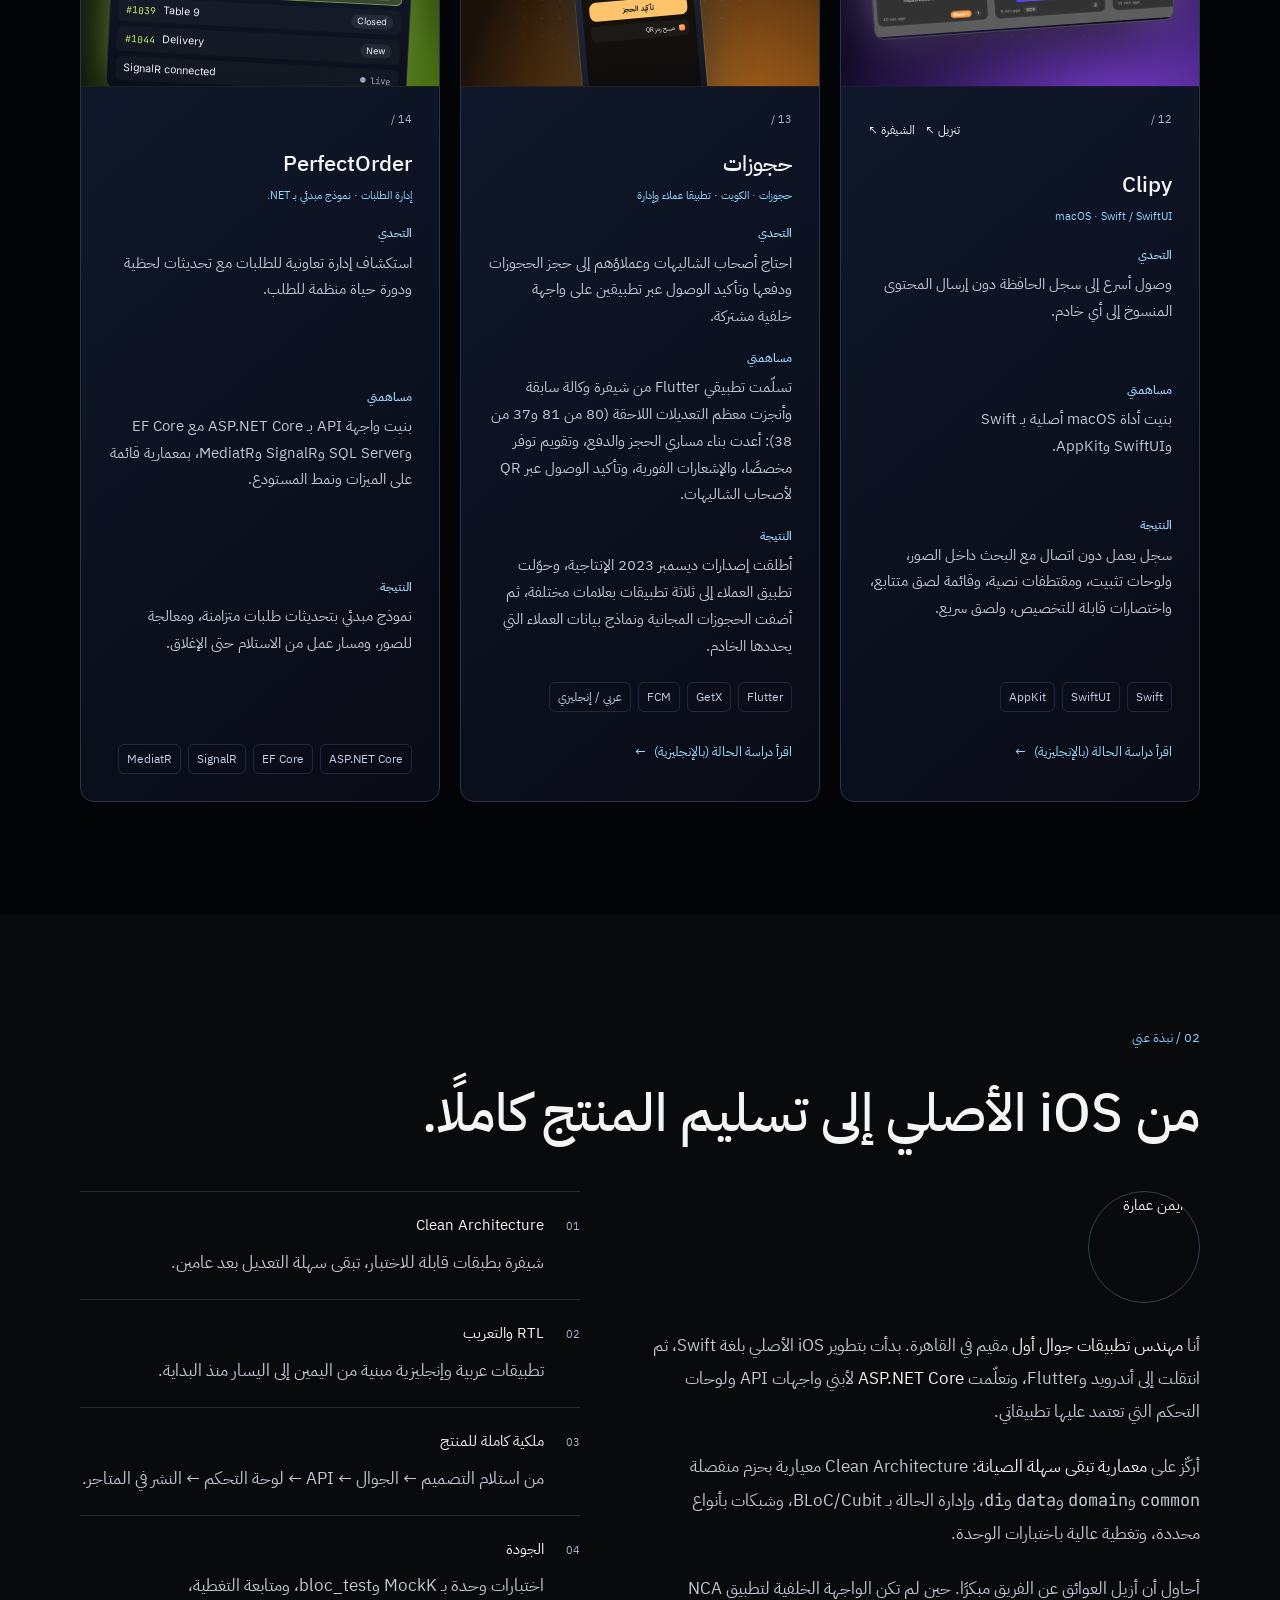
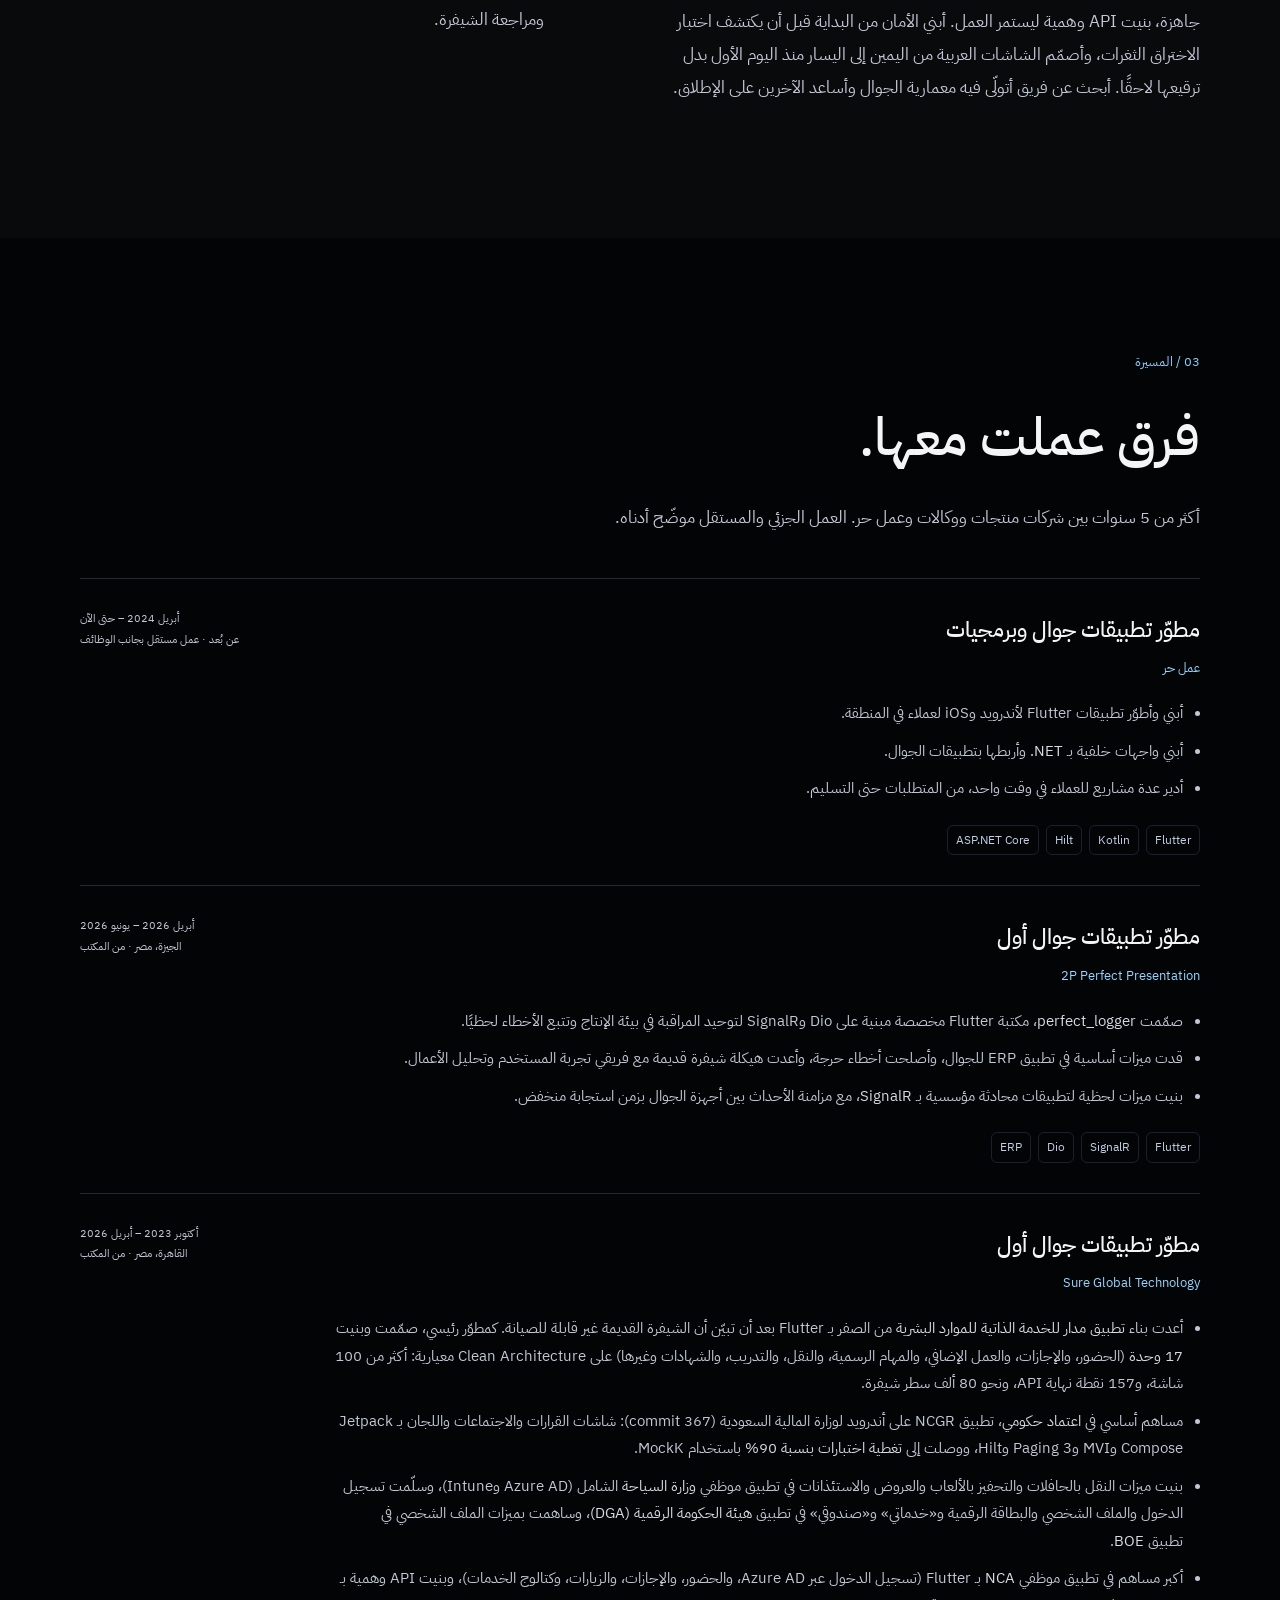
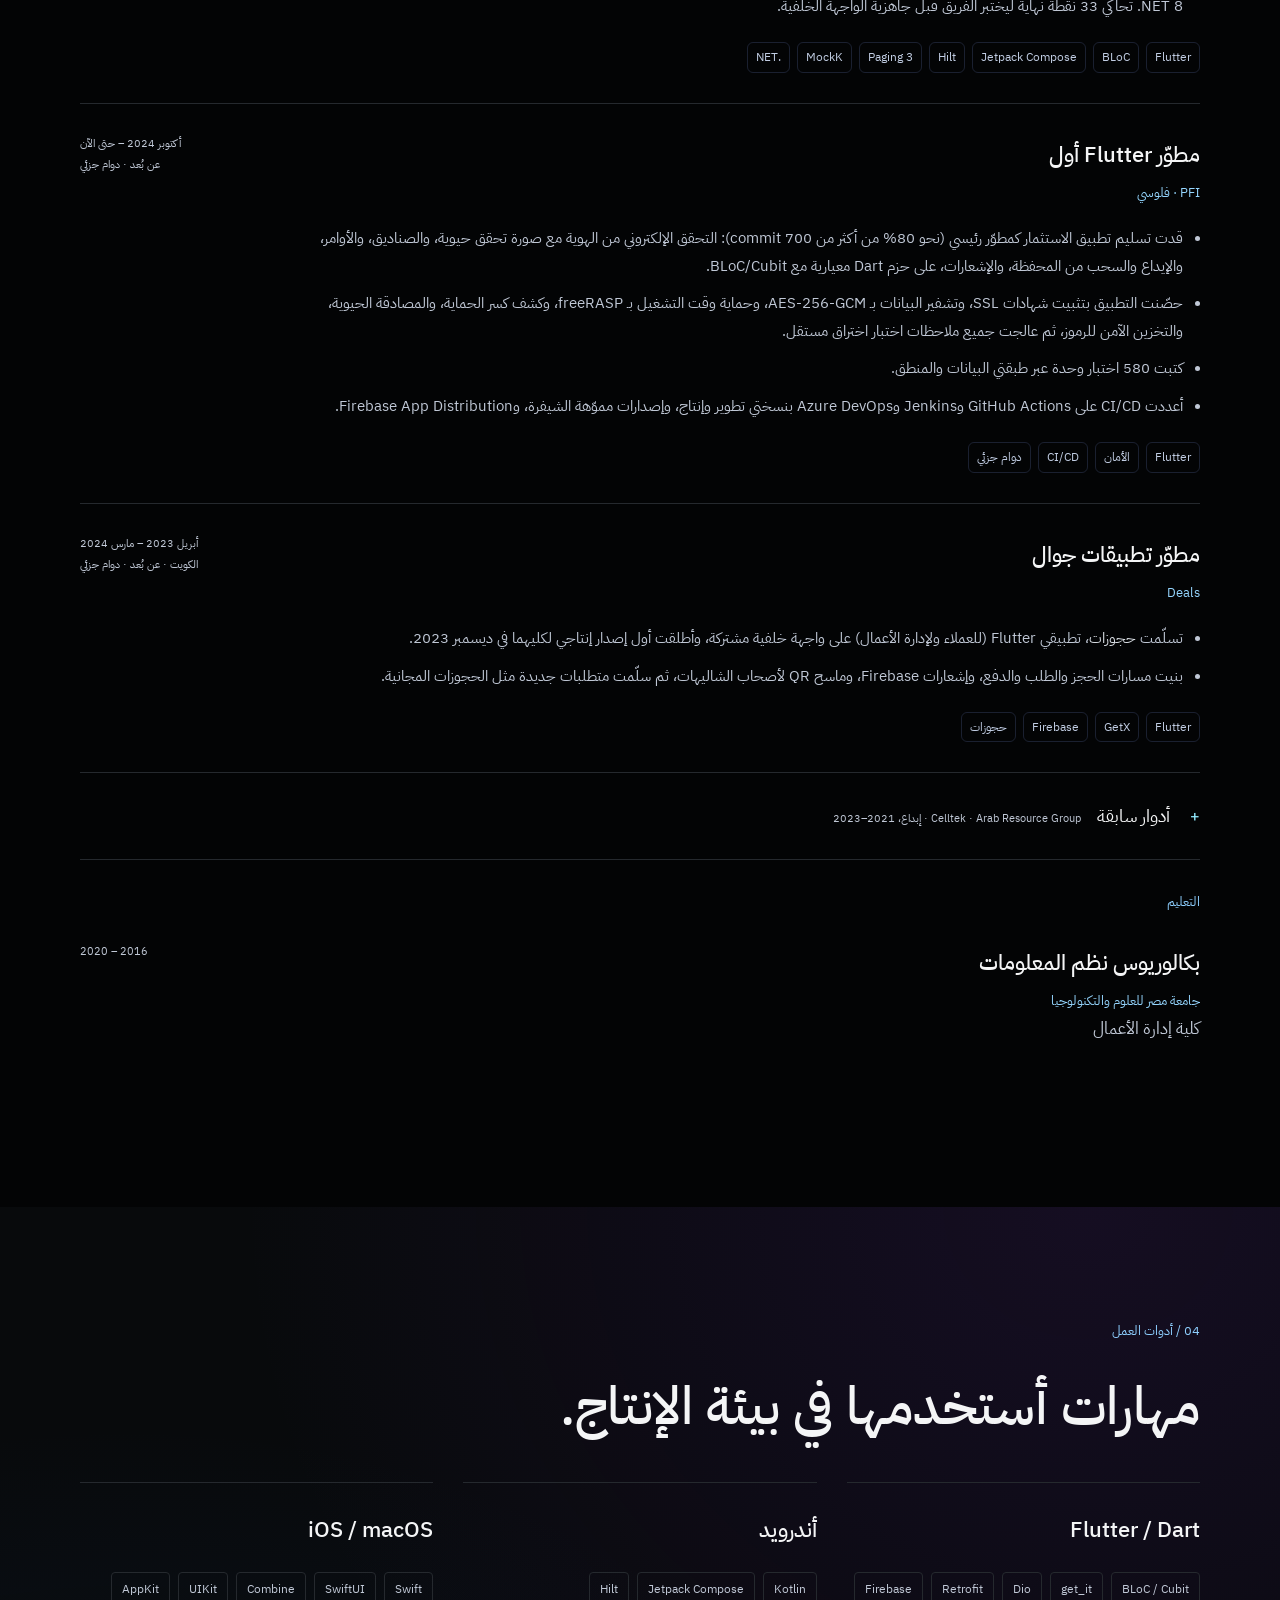
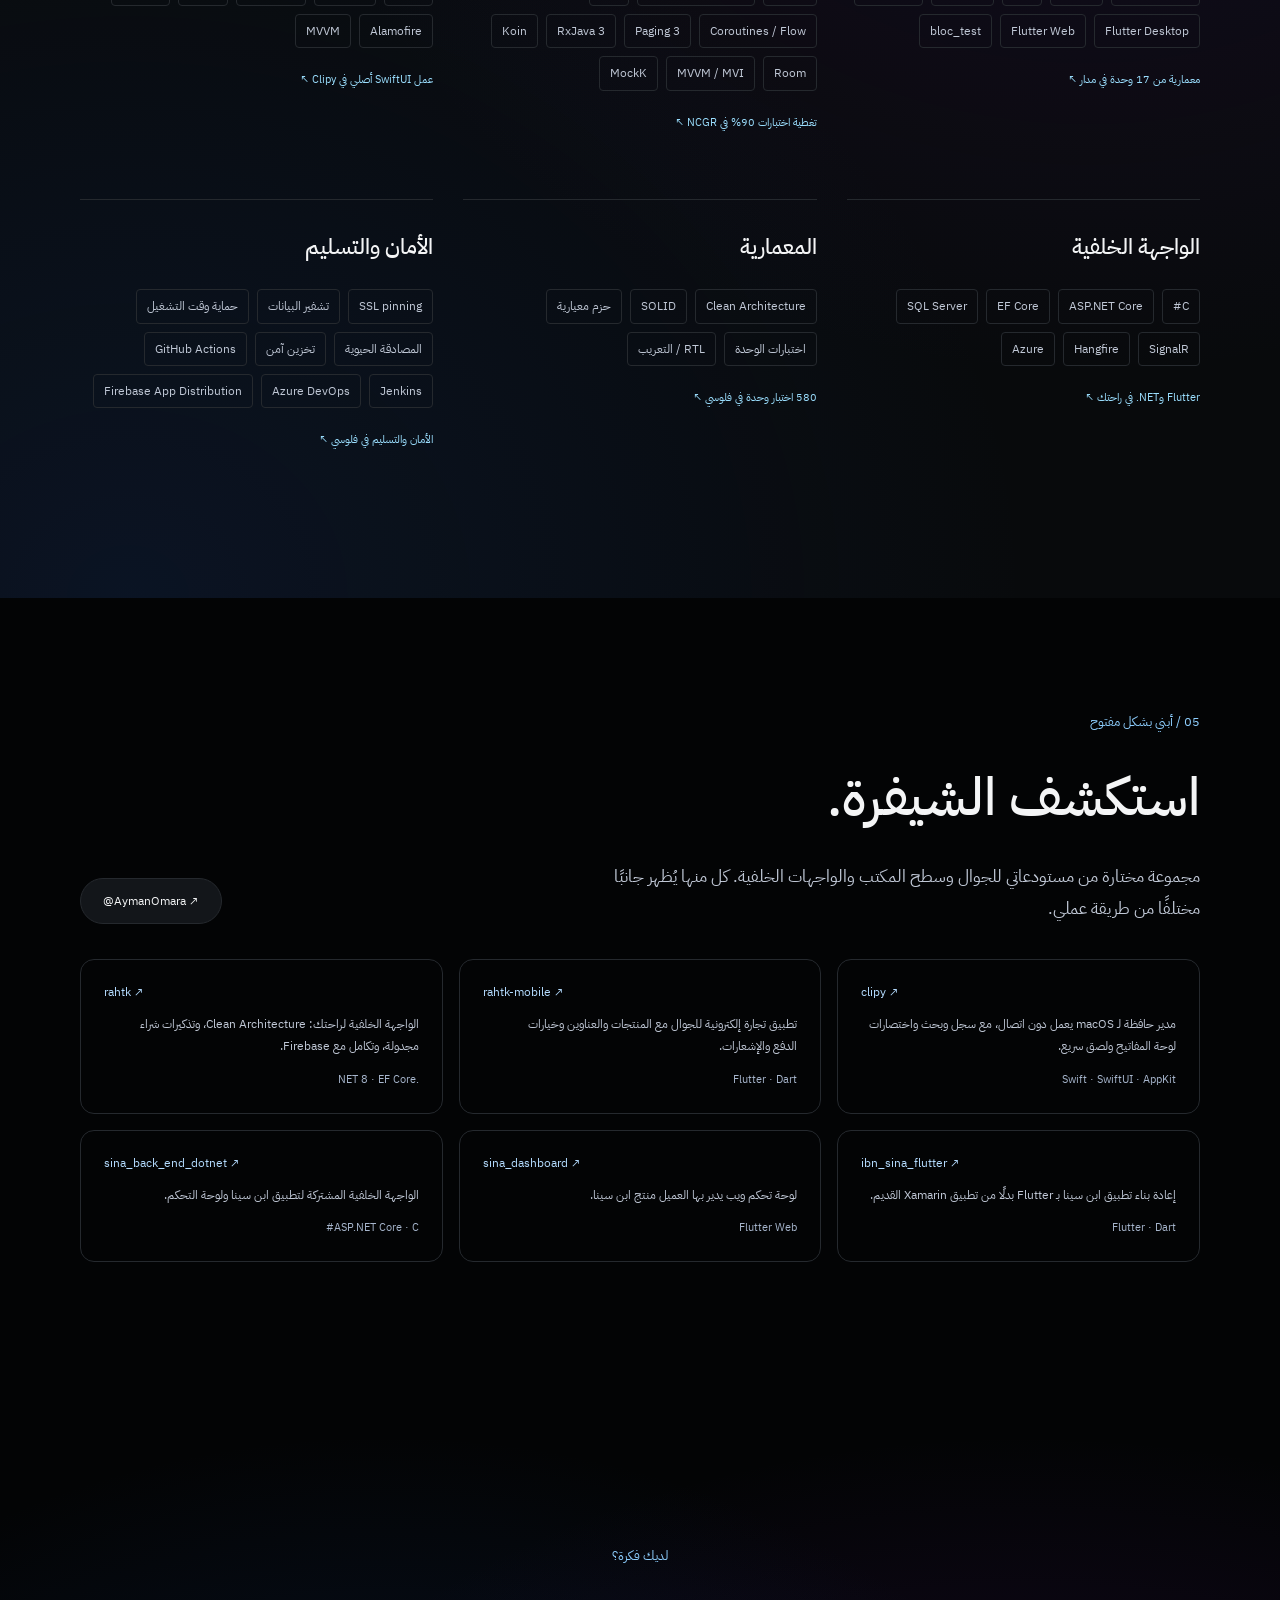
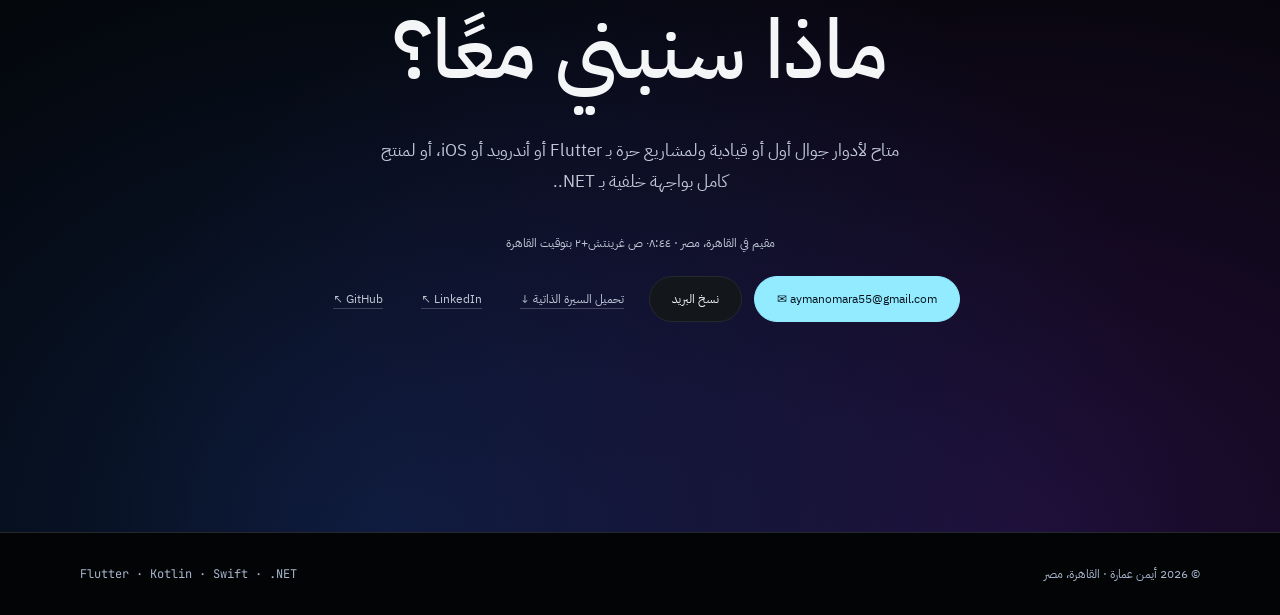
==== commit 0da5da9e: "Update Clipy case study for 1.1: new features, renders and Settings Co-Authored-By: Claude Opus 5.5 " ====
--- a/ar/index.html
+++ b/ar/index.html
@@ -197,10 +197,10 @@
         <a class="case-link" href="../work/ibn-sina.html">اقرأ دراسة الحالة (بالإنجليزية) <span aria-hidden="true">←</span></a>
       </article>
       <article class="proj reveal with-art" data-cat="native" id="project-clipy">
-        <div class="project-art art-mini art-violet" aria-hidden="true"><span class="project-art-label">يعمل دون اتصال عن قصد.</span><span class="mock-note">لقطة حقيقية من التطبيق ببيانات تجريبية.</span><div class="mac mac-shot"><img src="../assets/clipy/panel-card.webp" alt="" width="700" height="280" loading="lazy"></div></div>
+        <div class="project-art art-mini art-violet" aria-hidden="true"><span class="project-art-label">يعمل دون اتصال عن قصد.</span><span class="mock-note">لقطة حقيقية من التطبيق ببيانات تجريبية.</span><div class="mac mac-shot"><img src="../assets/clipy/panel-card.webp?v=1.1" alt="" width="700" height="280" loading="lazy"></div></div>
         <div class="proj-top"><div class="proj-ico">12 /</div><div class="proj-links"><a href="https://github.com/AymanOmara/clipy/releases/latest" target="_blank" rel="noopener">تنزيل ↖</a><a href="https://github.com/AymanOmara/clipy" target="_blank" rel="noopener">الشيفرة ↖</a></div></div>
         <h3>Clipy</h3><div class="kind">macOS · Swift / SwiftUI</div>
-        <dl class="project-story"><div><dt>التحدي</dt><dd>وصول أسرع إلى سجل الحافظة دون إرسال المحتوى المنسوخ إلى أي خادم.</dd></div><div><dt>مساهمتي</dt><dd>بنيت أداة macOS أصلية بـ Swift وSwiftUI وAppKit.</dd></div><div><dt>النتيجة</dt><dd>سجل يعمل دون اتصال، وبحث فوري، واختصار عام، وإيماءات لوحة التتبع، ولصق سريع.</dd></div></dl>
+        <dl class="project-story"><div><dt>التحدي</dt><dd>وصول أسرع إلى سجل الحافظة دون إرسال المحتوى المنسوخ إلى أي خادم.</dd></div><div><dt>مساهمتي</dt><dd>بنيت أداة macOS أصلية بـ Swift وSwiftUI وAppKit.</dd></div><div><dt>النتيجة</dt><dd>سجل يعمل دون اتصال مع البحث داخل الصور، ولوحات تثبيت، ومقتطفات نصية، وقائمة لصق متتابع، واختصارات قابلة للتخصيص، ولصق سريع.</dd></div></dl>
         <div class="tags"><span class="tag">Swift</span><span class="tag">SwiftUI</span><span class="tag">AppKit</span></div>
         <a class="case-link" href="../work/clipy.html">اقرأ دراسة الحالة (بالإنجليزية) <span aria-hidden="true">←</span></a>
       </article>
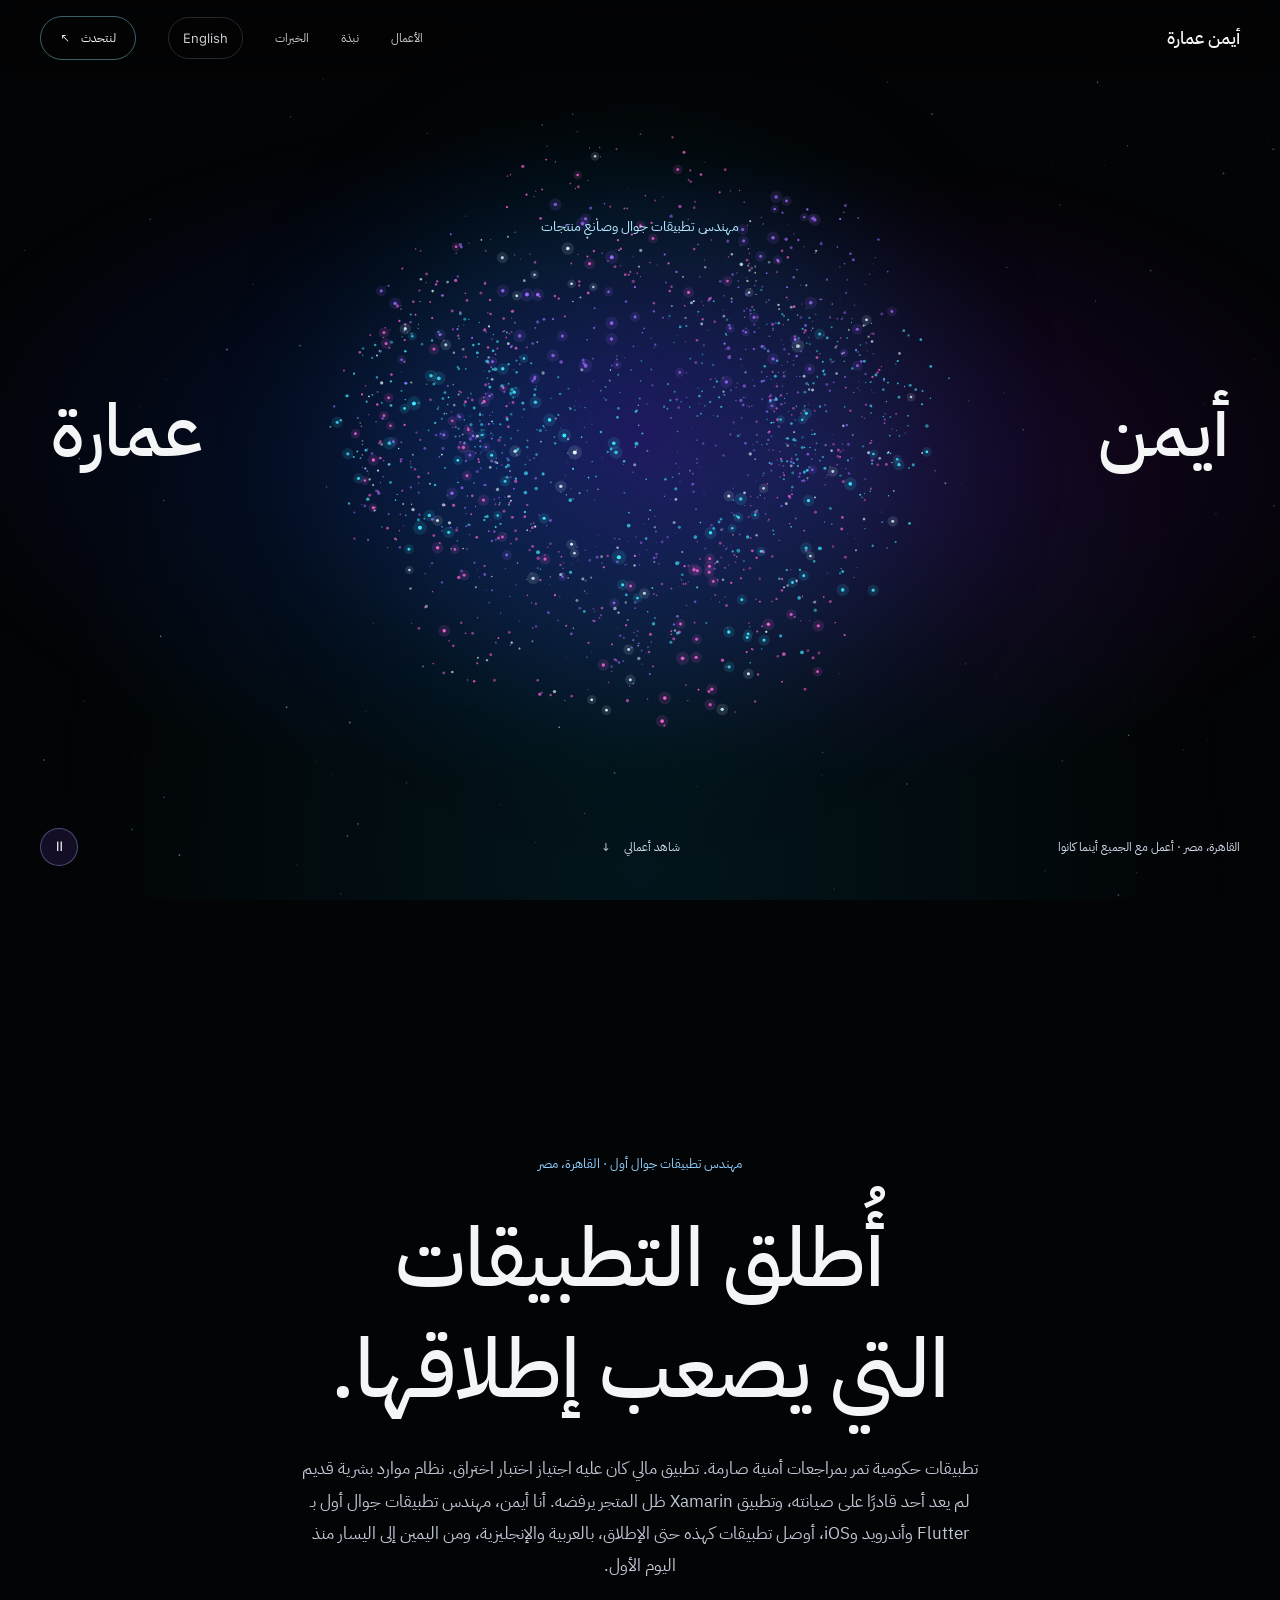
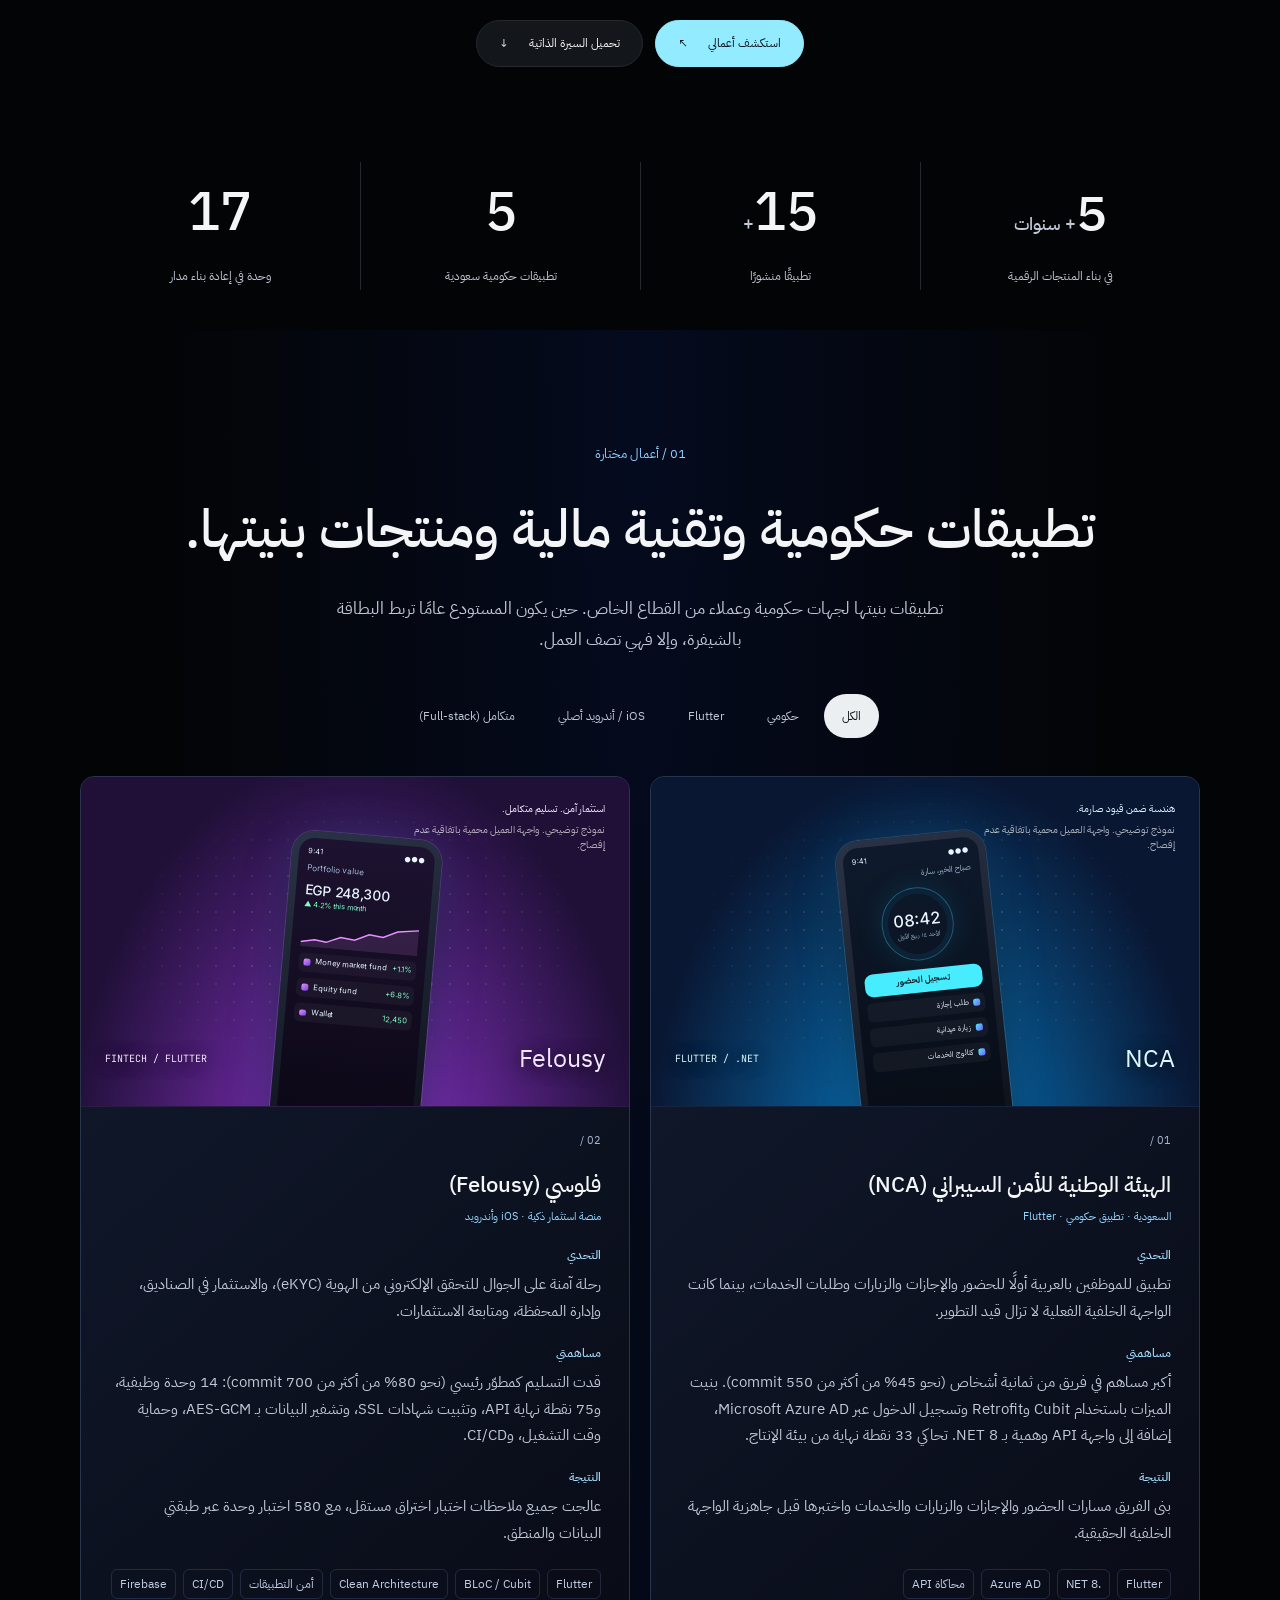
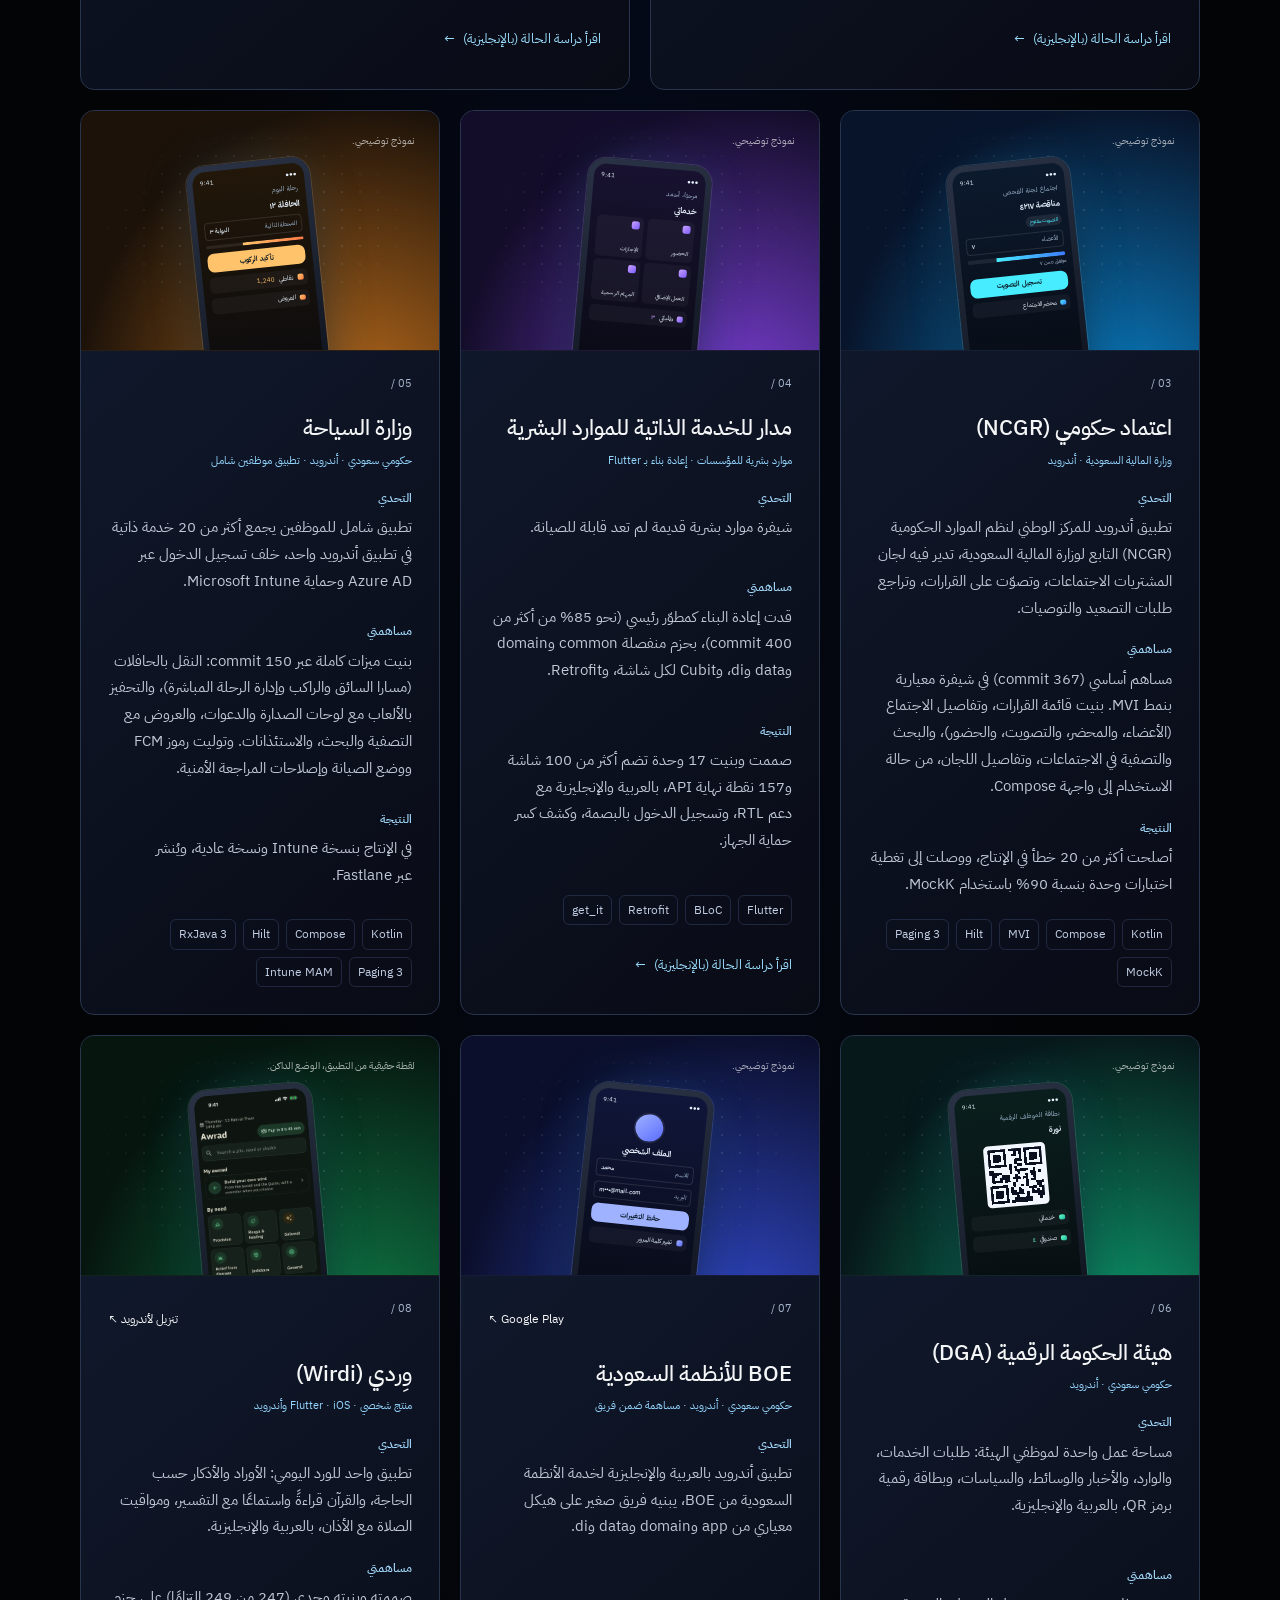
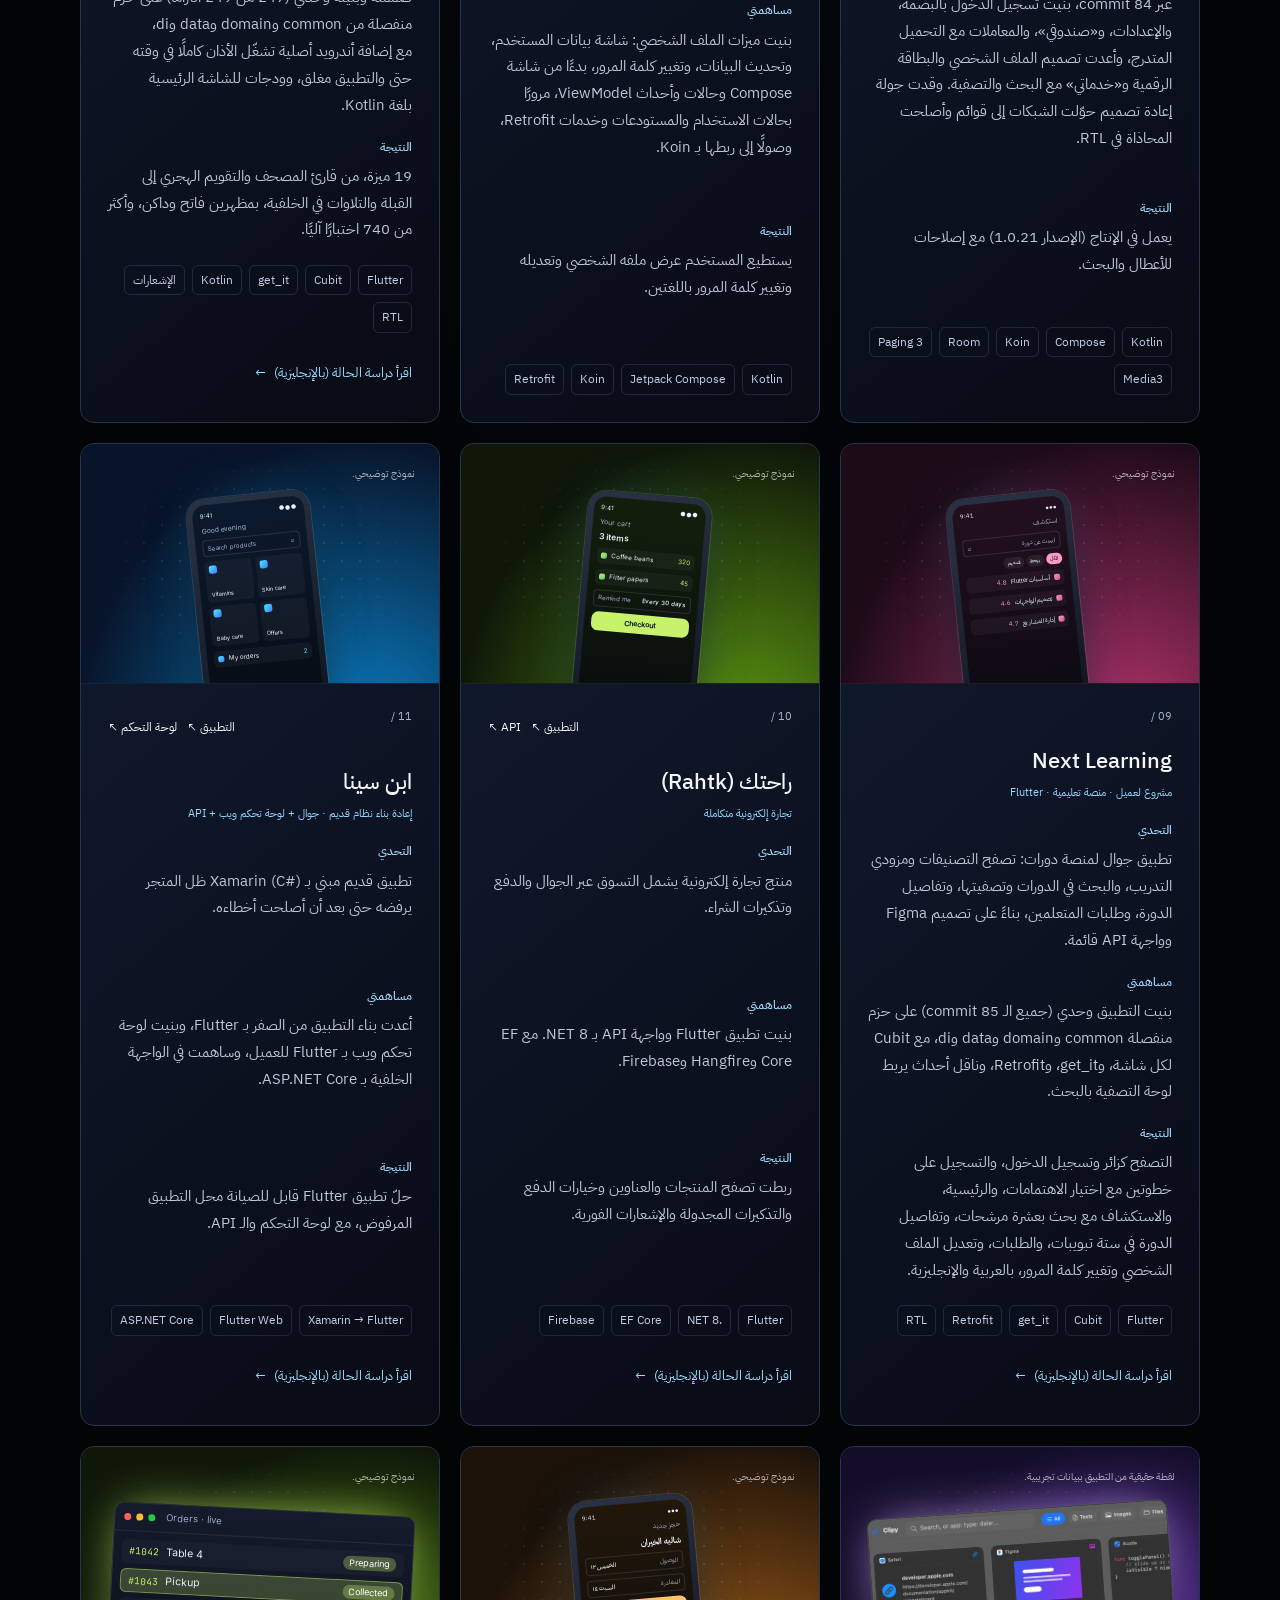
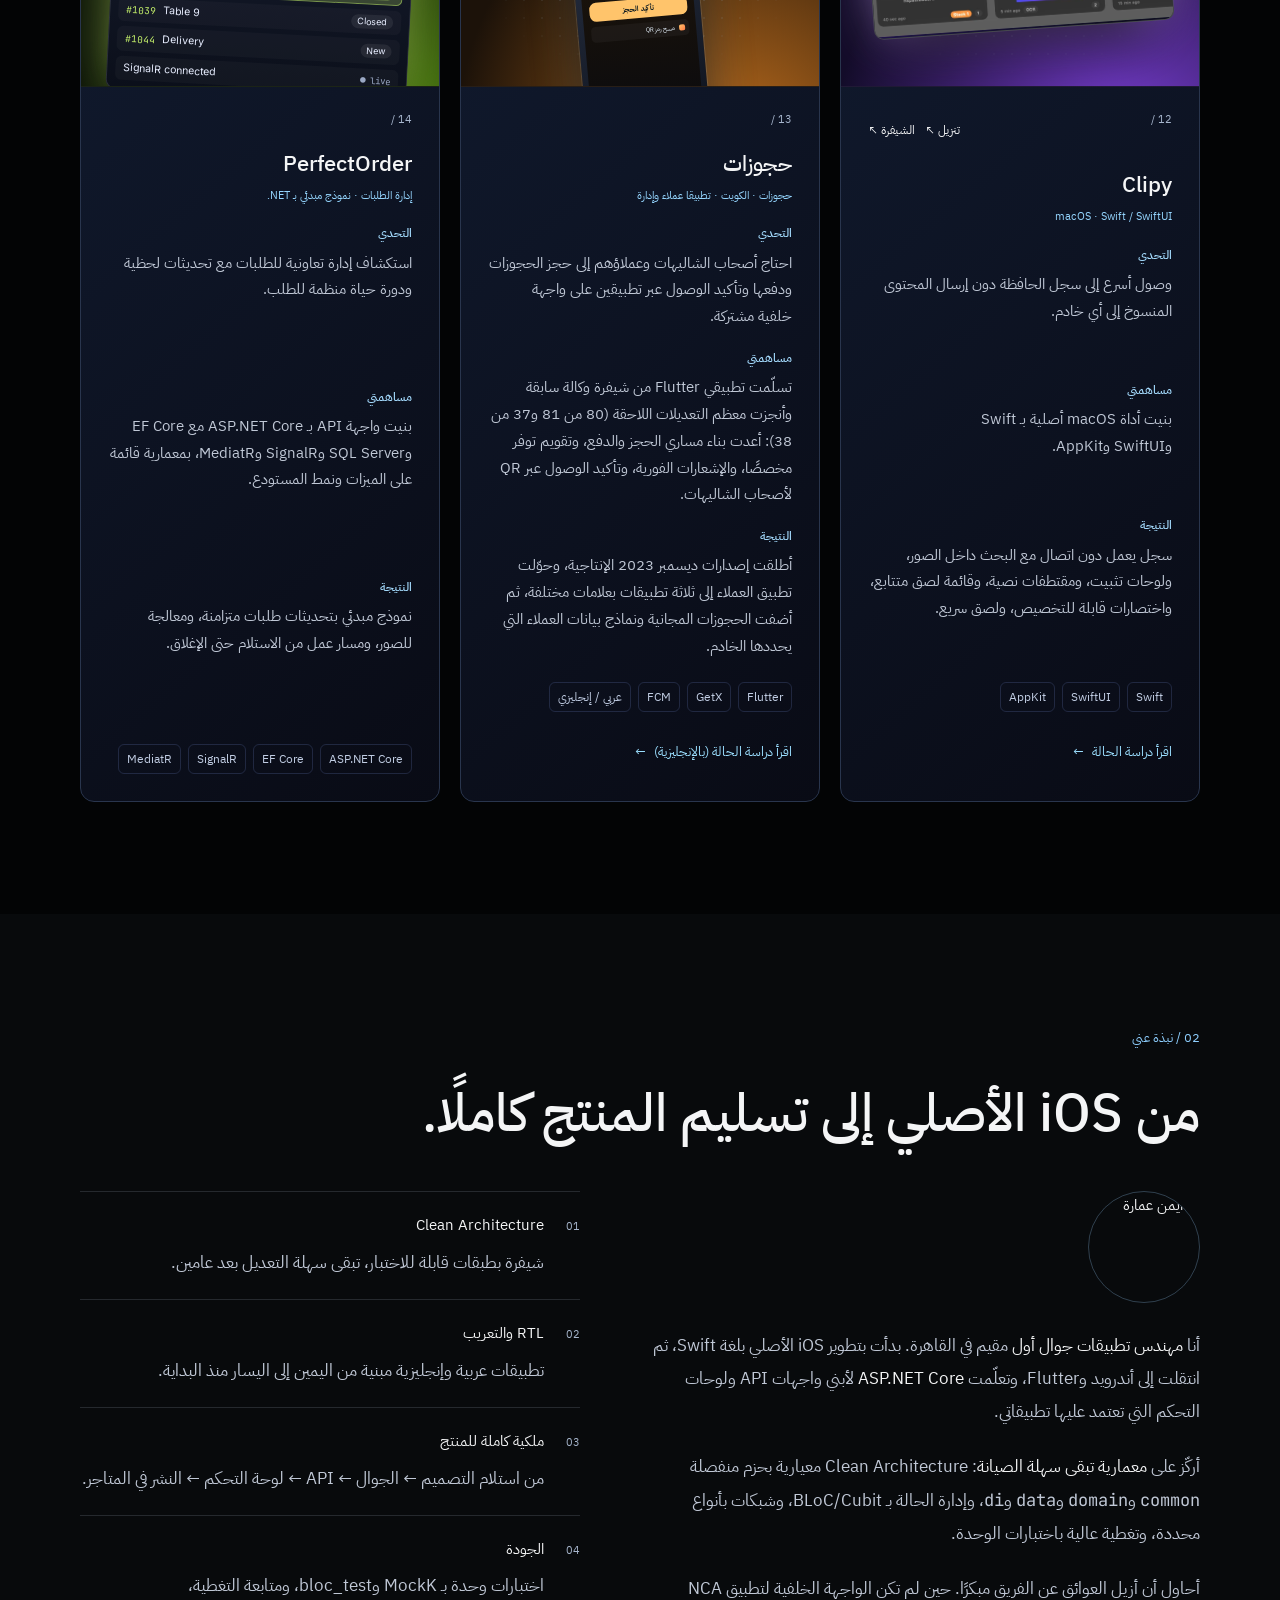
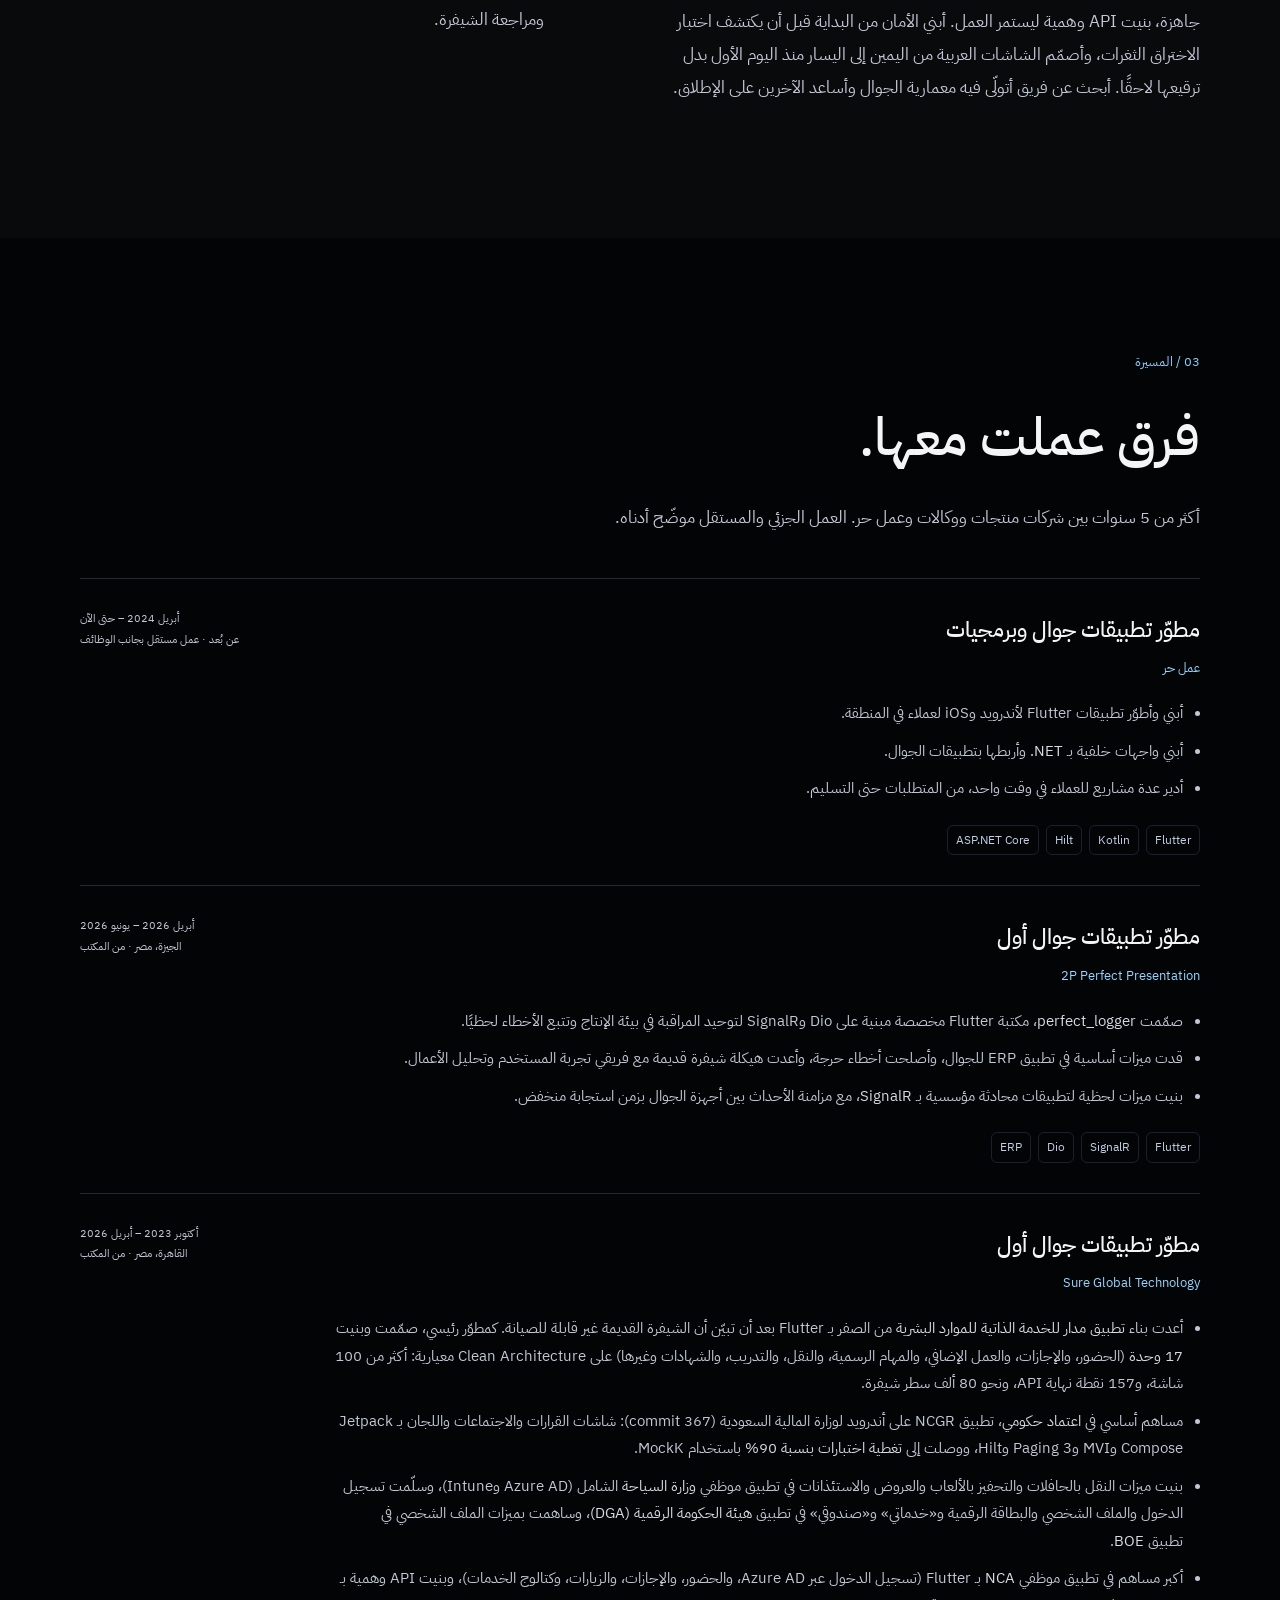
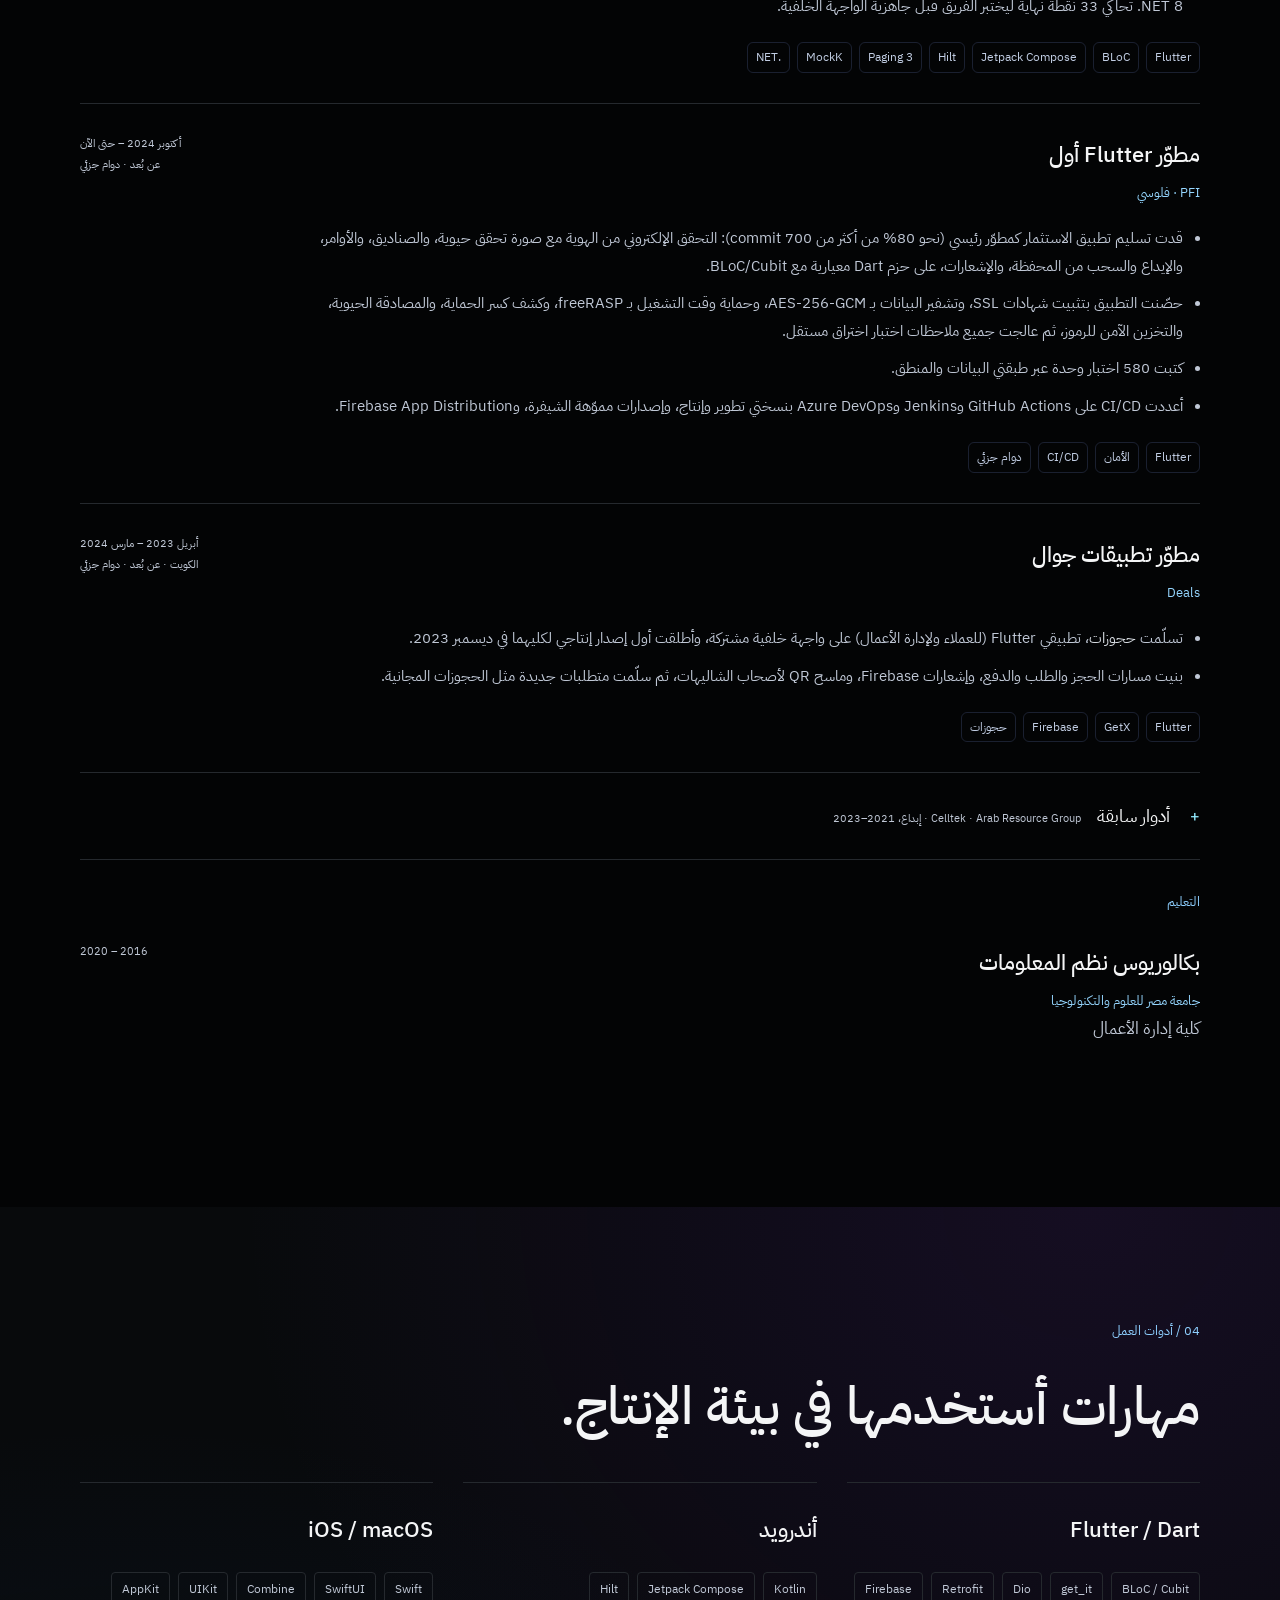
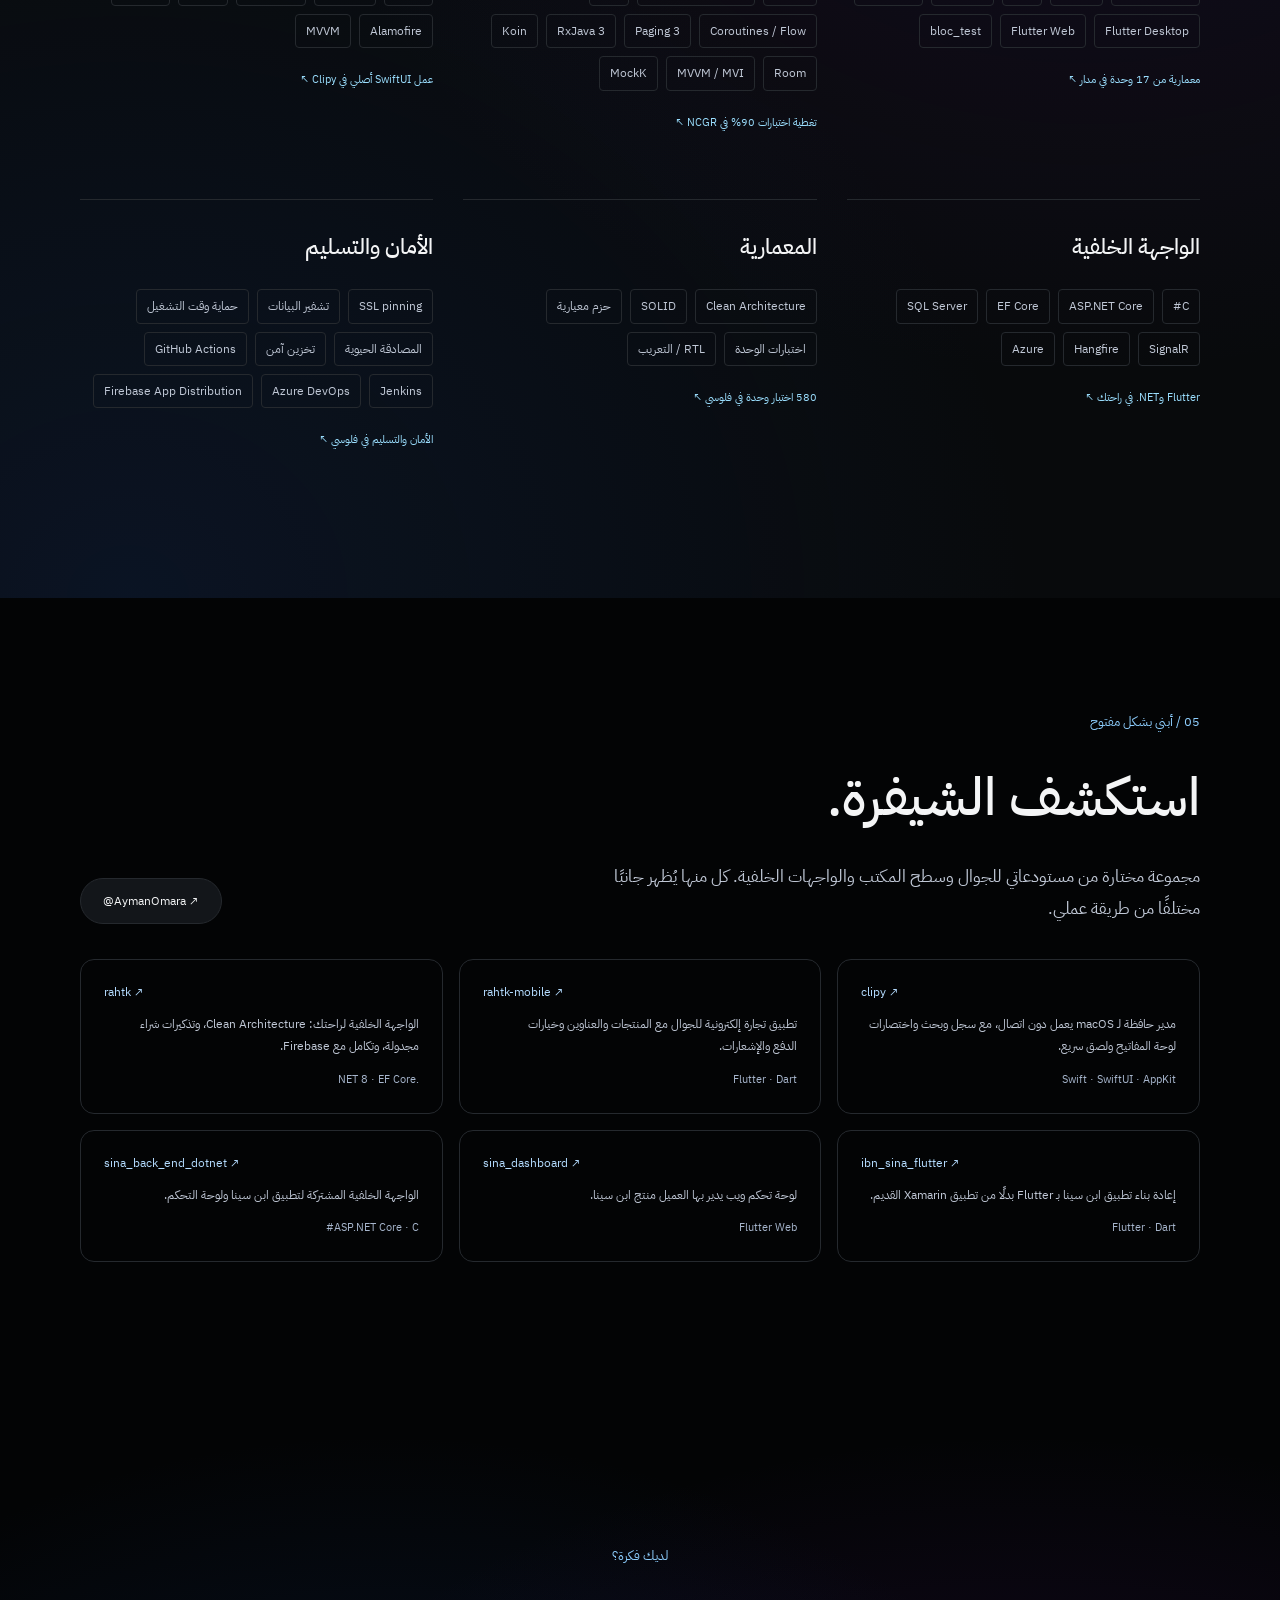
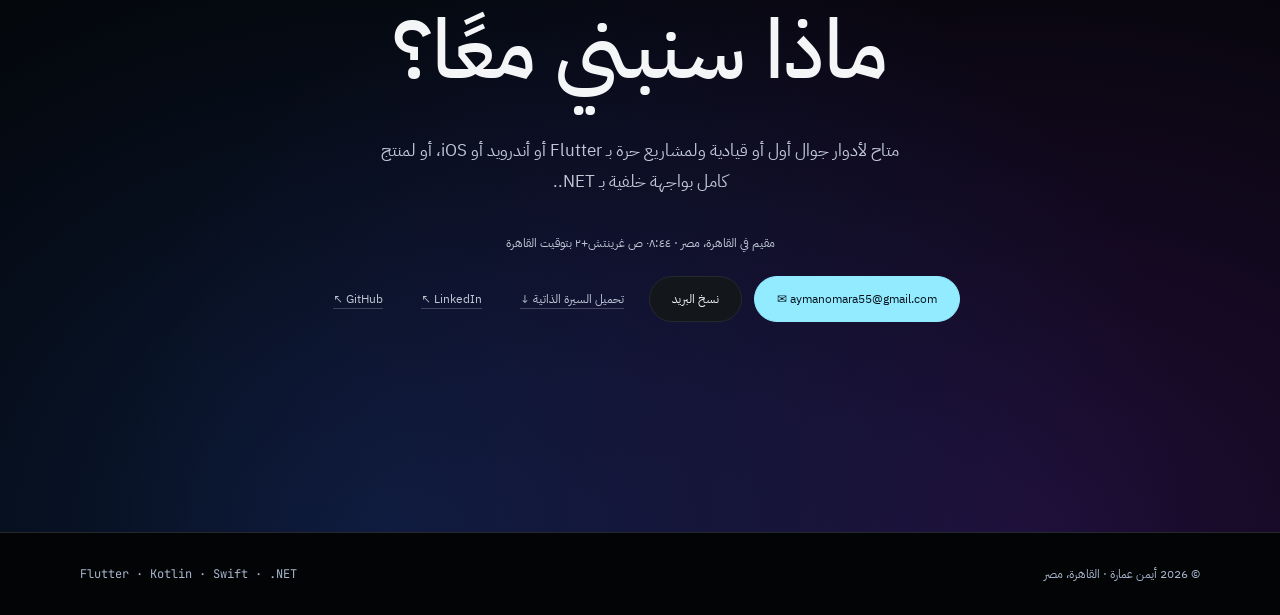
==== commit 9ab5f85a: "Add Arabic Clipy case study and note the 1.1.1 Settings fix Co-Authored-By: Claude Opus 5.5 <noreply" ====
--- a/ar/index.html
+++ b/ar/index.html
@@ -202,7 +202,7 @@
         <h3>Clipy</h3><div class="kind">macOS · Swift / SwiftUI</div>
         <dl class="project-story"><div><dt>التحدي</dt><dd>وصول أسرع إلى سجل الحافظة دون إرسال المحتوى المنسوخ إلى أي خادم.</dd></div><div><dt>مساهمتي</dt><dd>بنيت أداة macOS أصلية بـ Swift وSwiftUI وAppKit.</dd></div><div><dt>النتيجة</dt><dd>سجل يعمل دون اتصال مع البحث داخل الصور، ولوحات تثبيت، ومقتطفات نصية، وقائمة لصق متتابع، واختصارات قابلة للتخصيص، ولصق سريع.</dd></div></dl>
         <div class="tags"><span class="tag">Swift</span><span class="tag">SwiftUI</span><span class="tag">AppKit</span></div>
-        <a class="case-link" href="../work/clipy.html">اقرأ دراسة الحالة (بالإنجليزية) <span aria-hidden="true">←</span></a>
+        <a class="case-link" href="work/clipy.html">اقرأ دراسة الحالة <span aria-hidden="true">←</span></a>
       </article>
 
       <article class="proj reveal with-art" data-cat="flutter" id="project-hojozat">
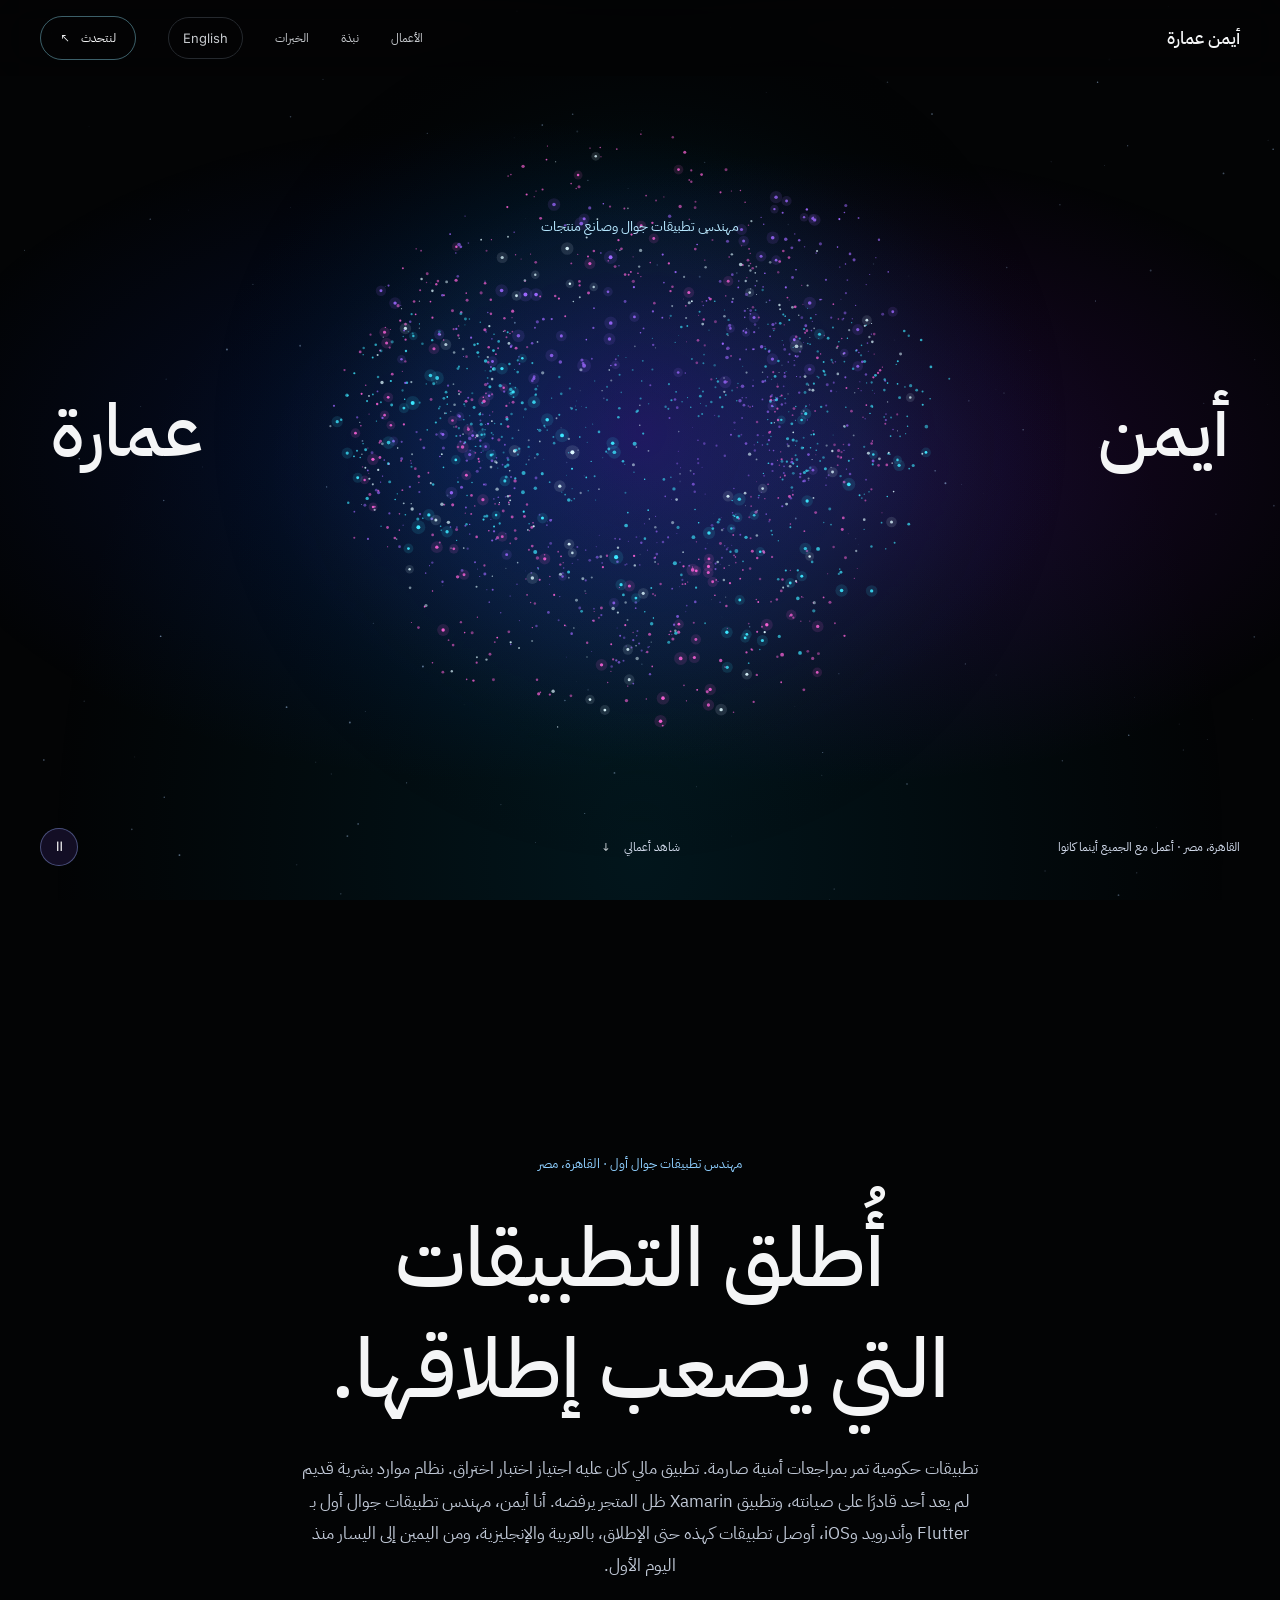
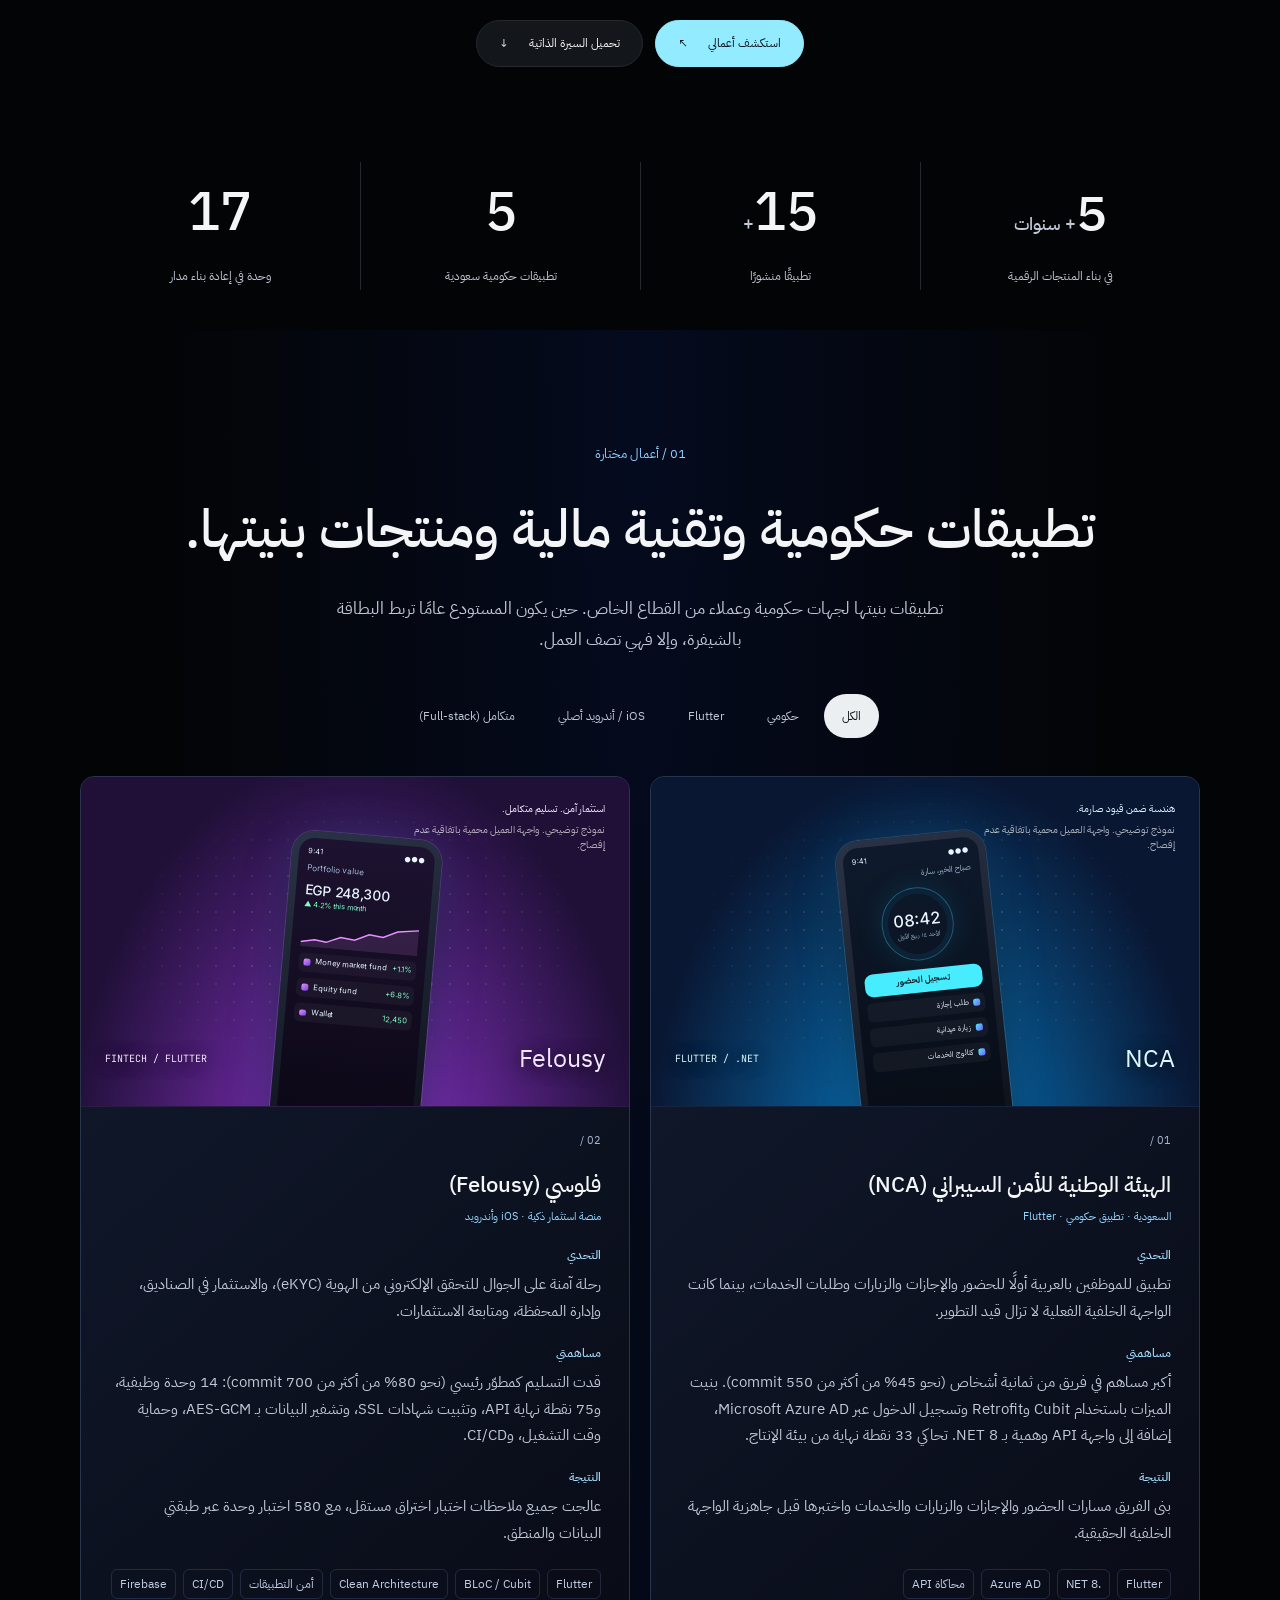
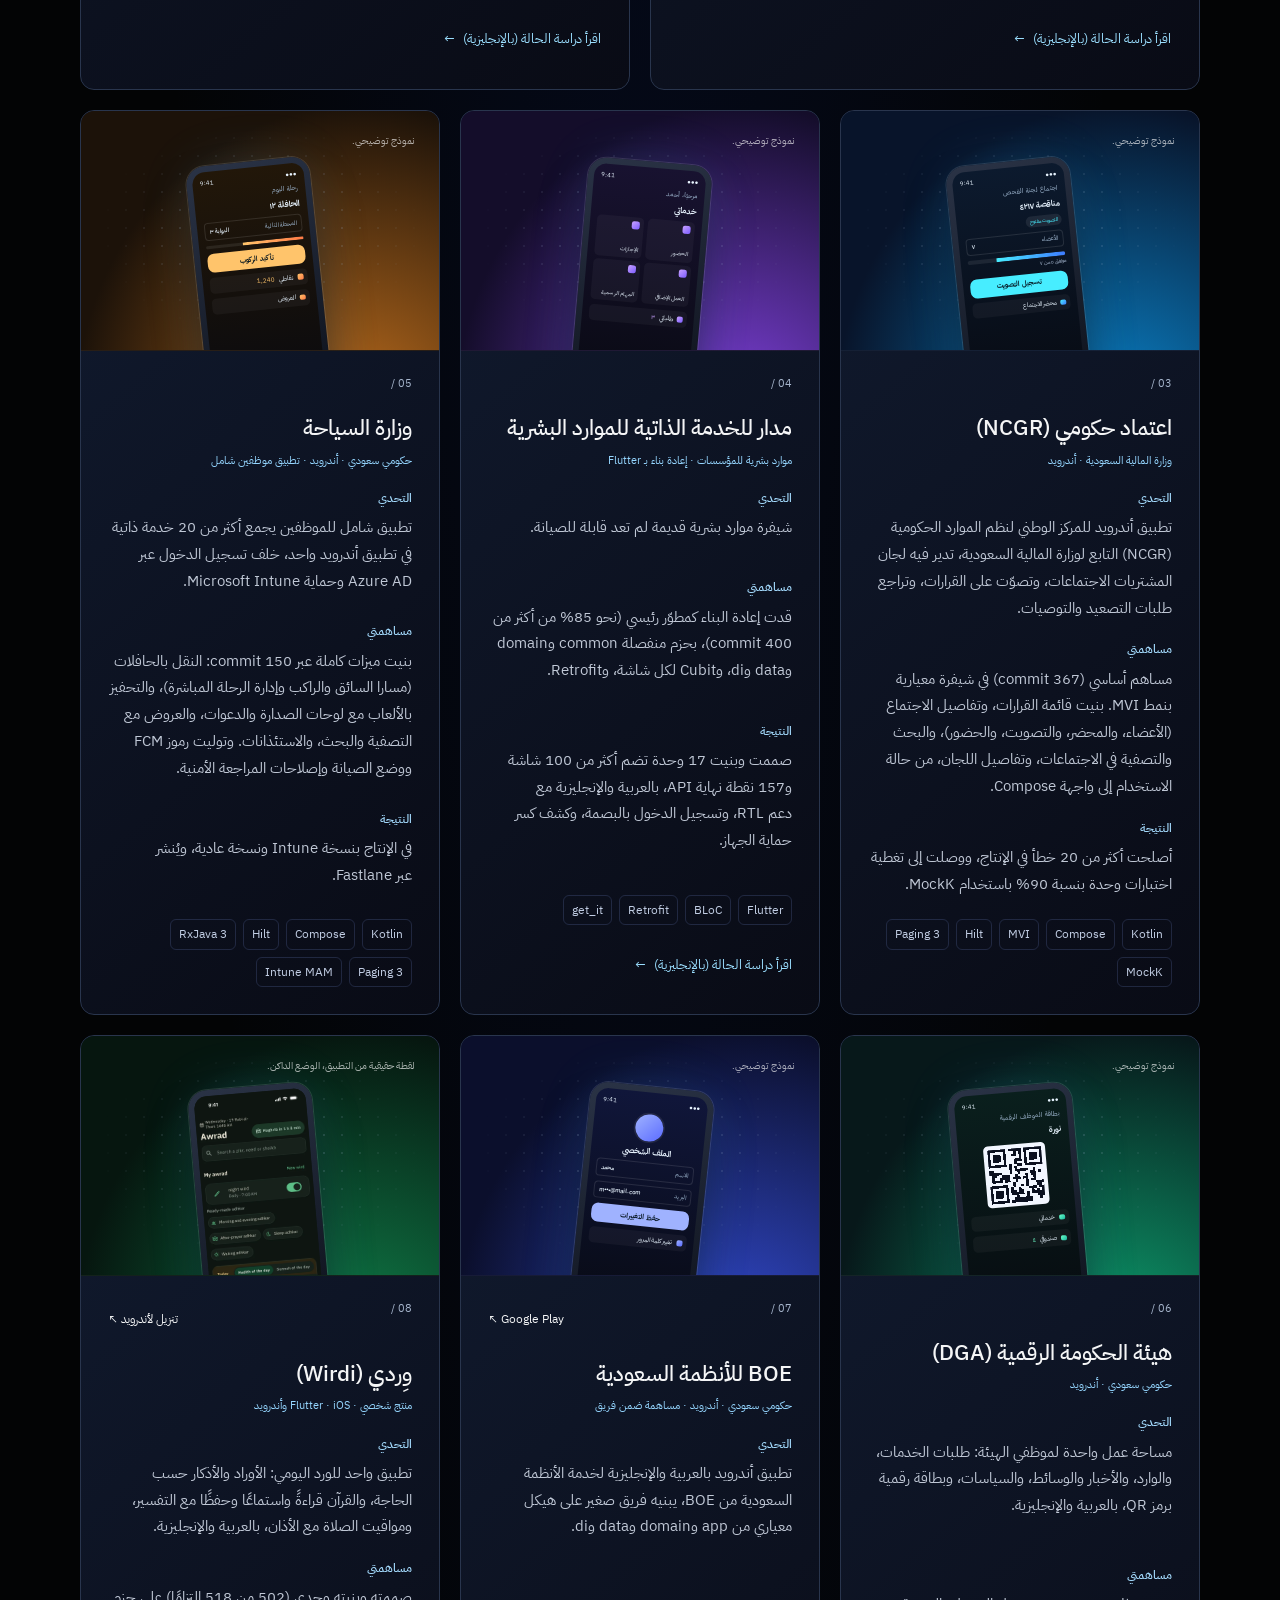
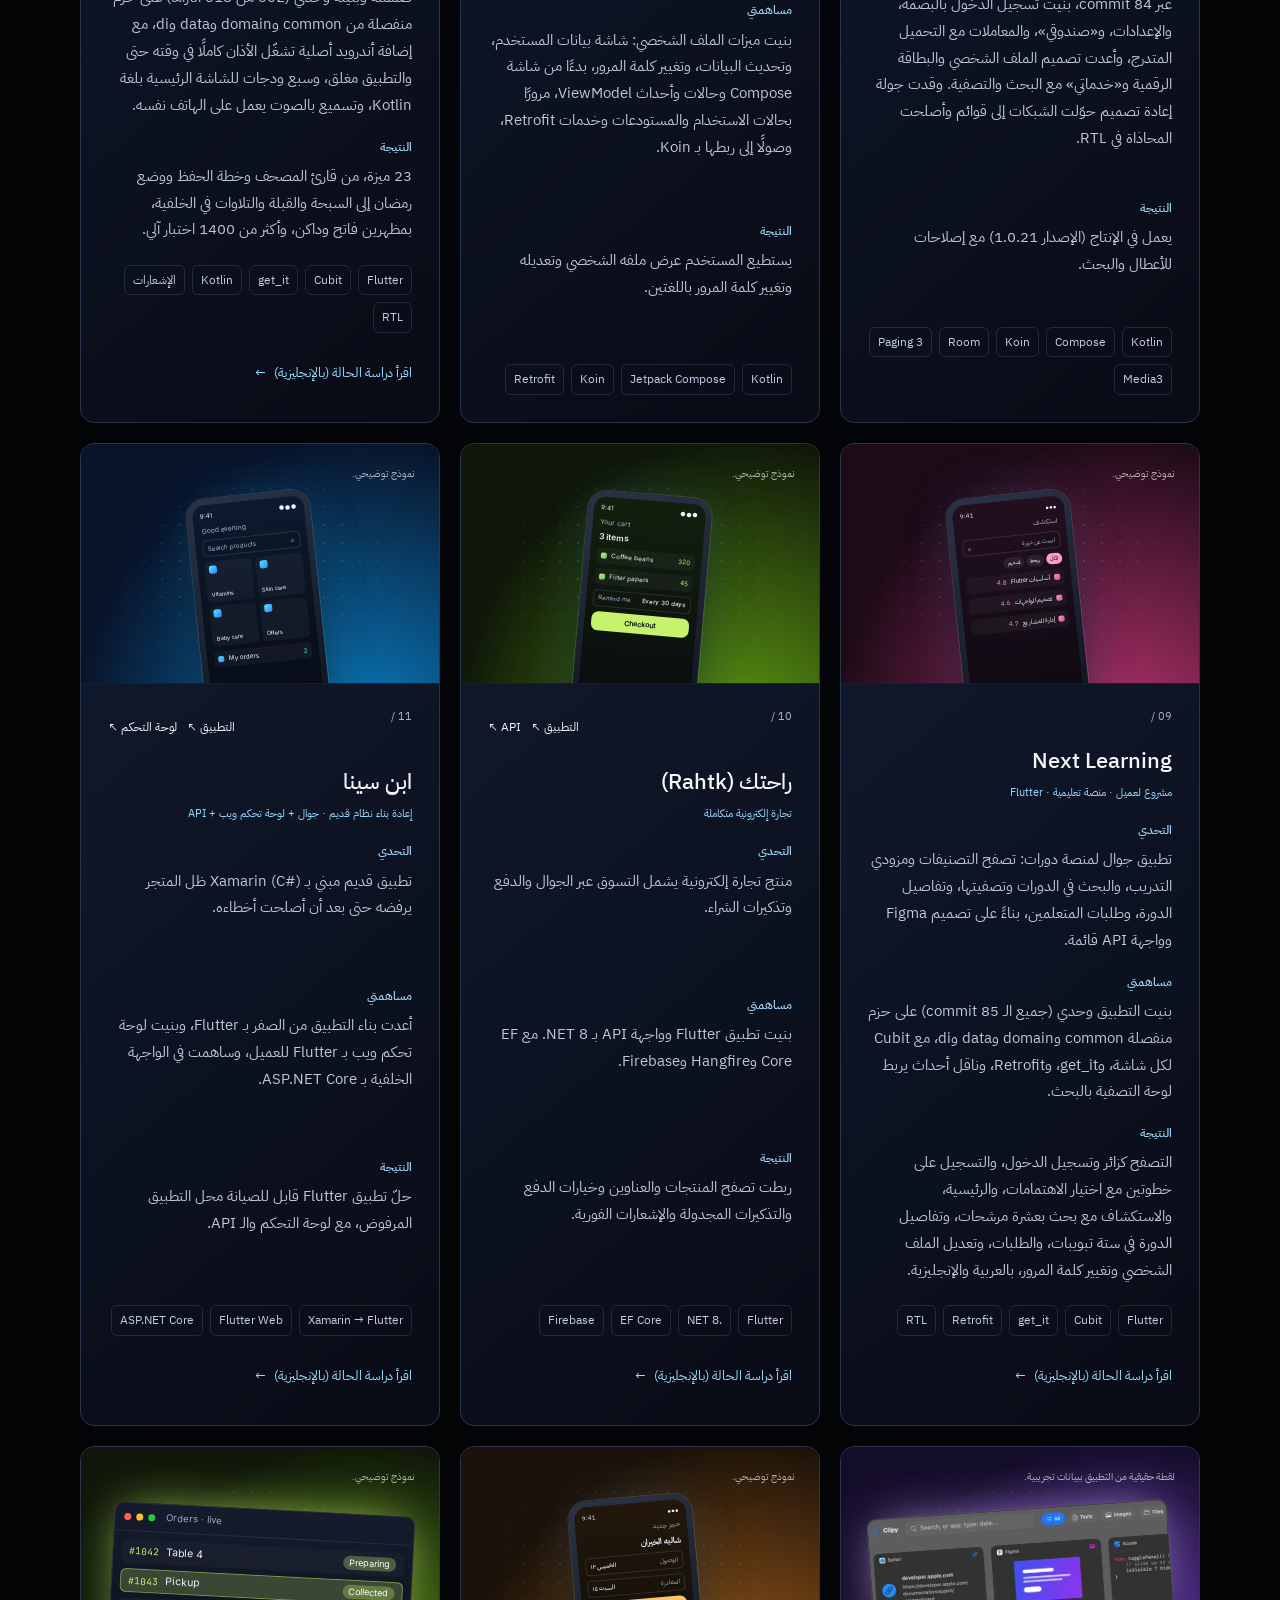
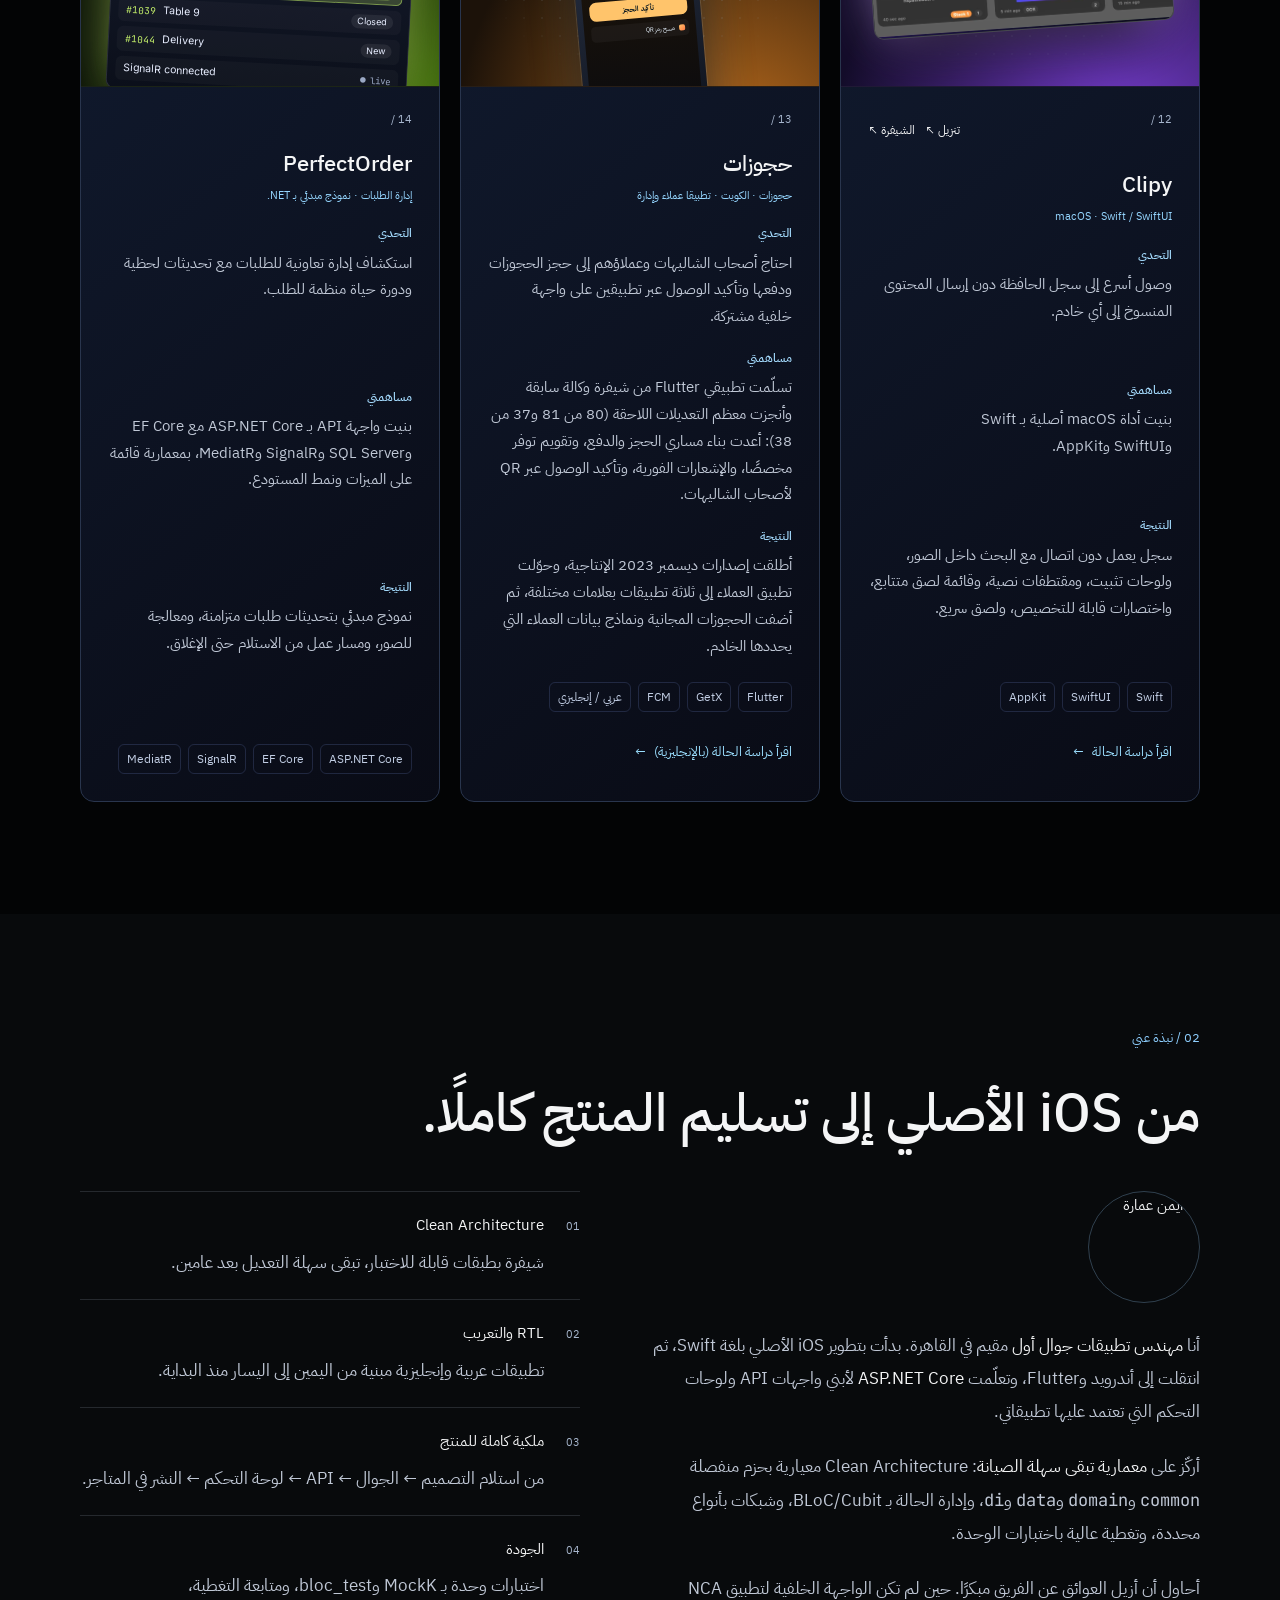
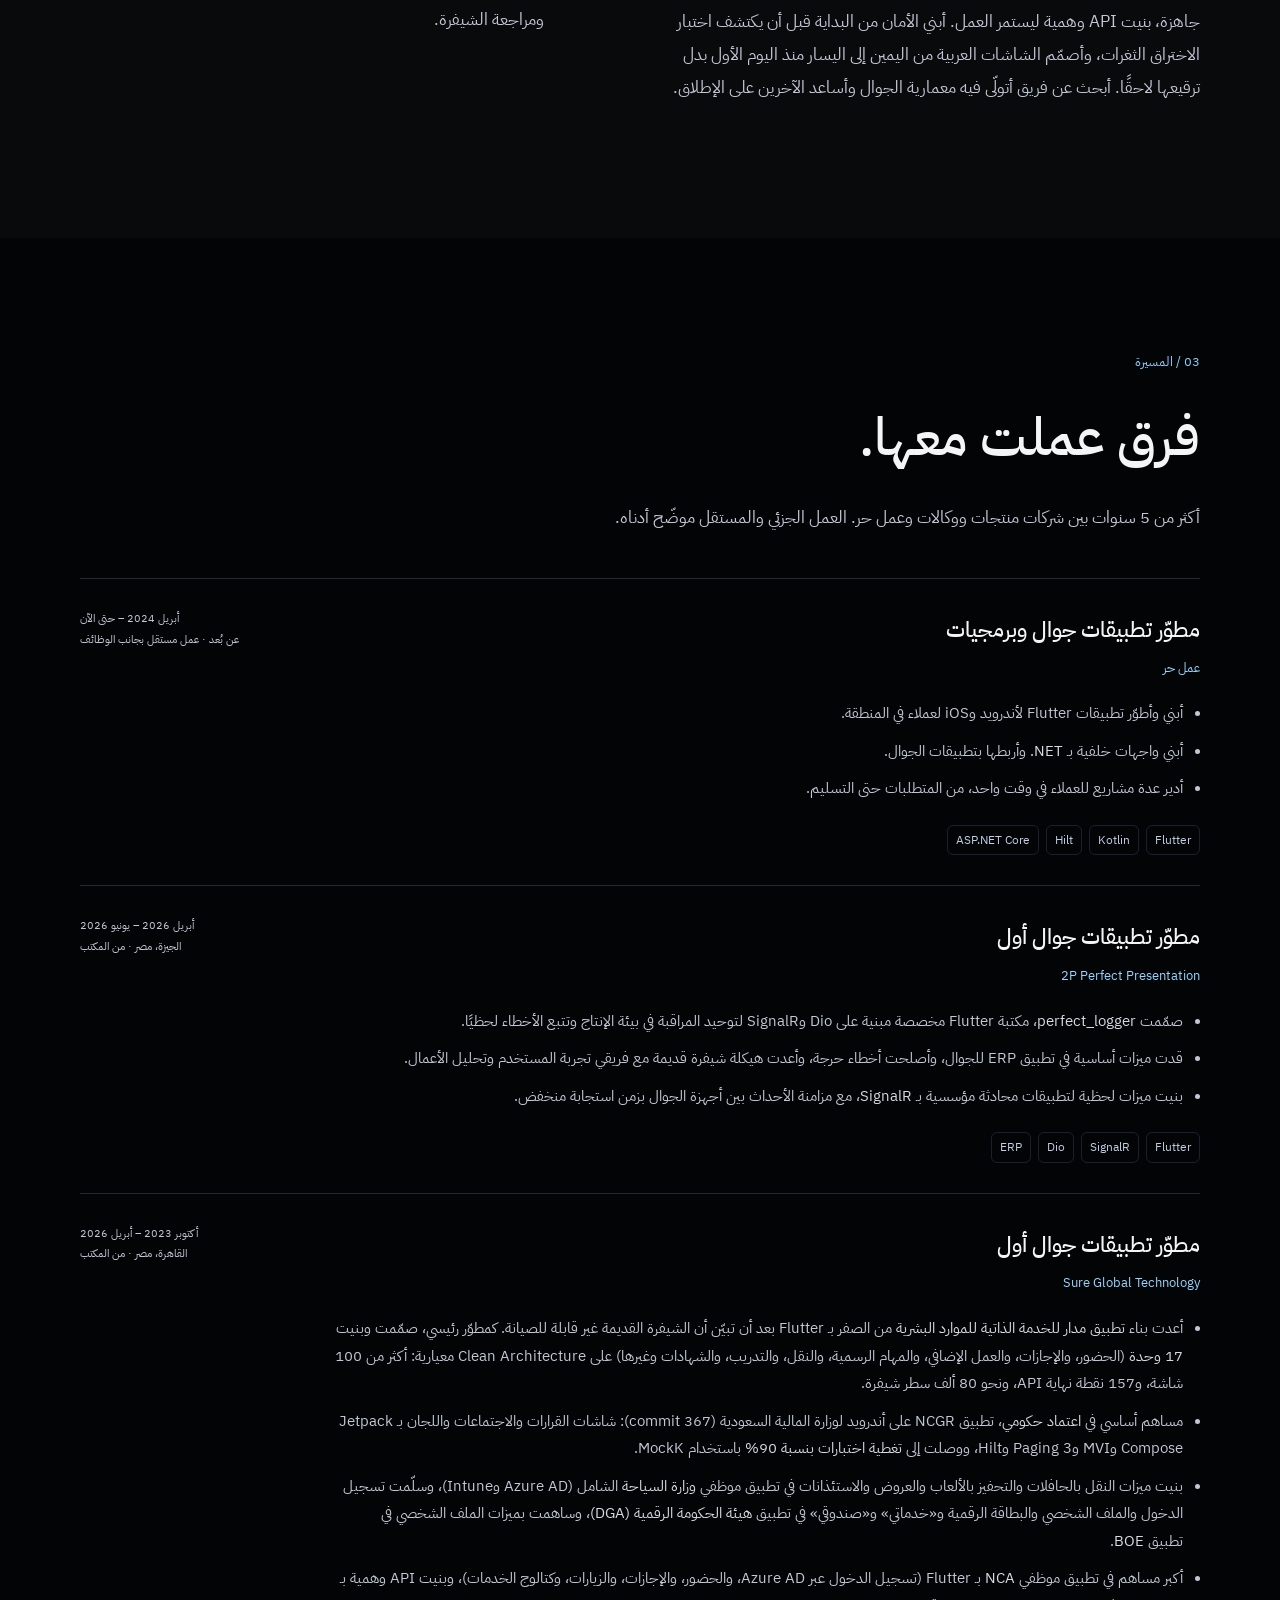
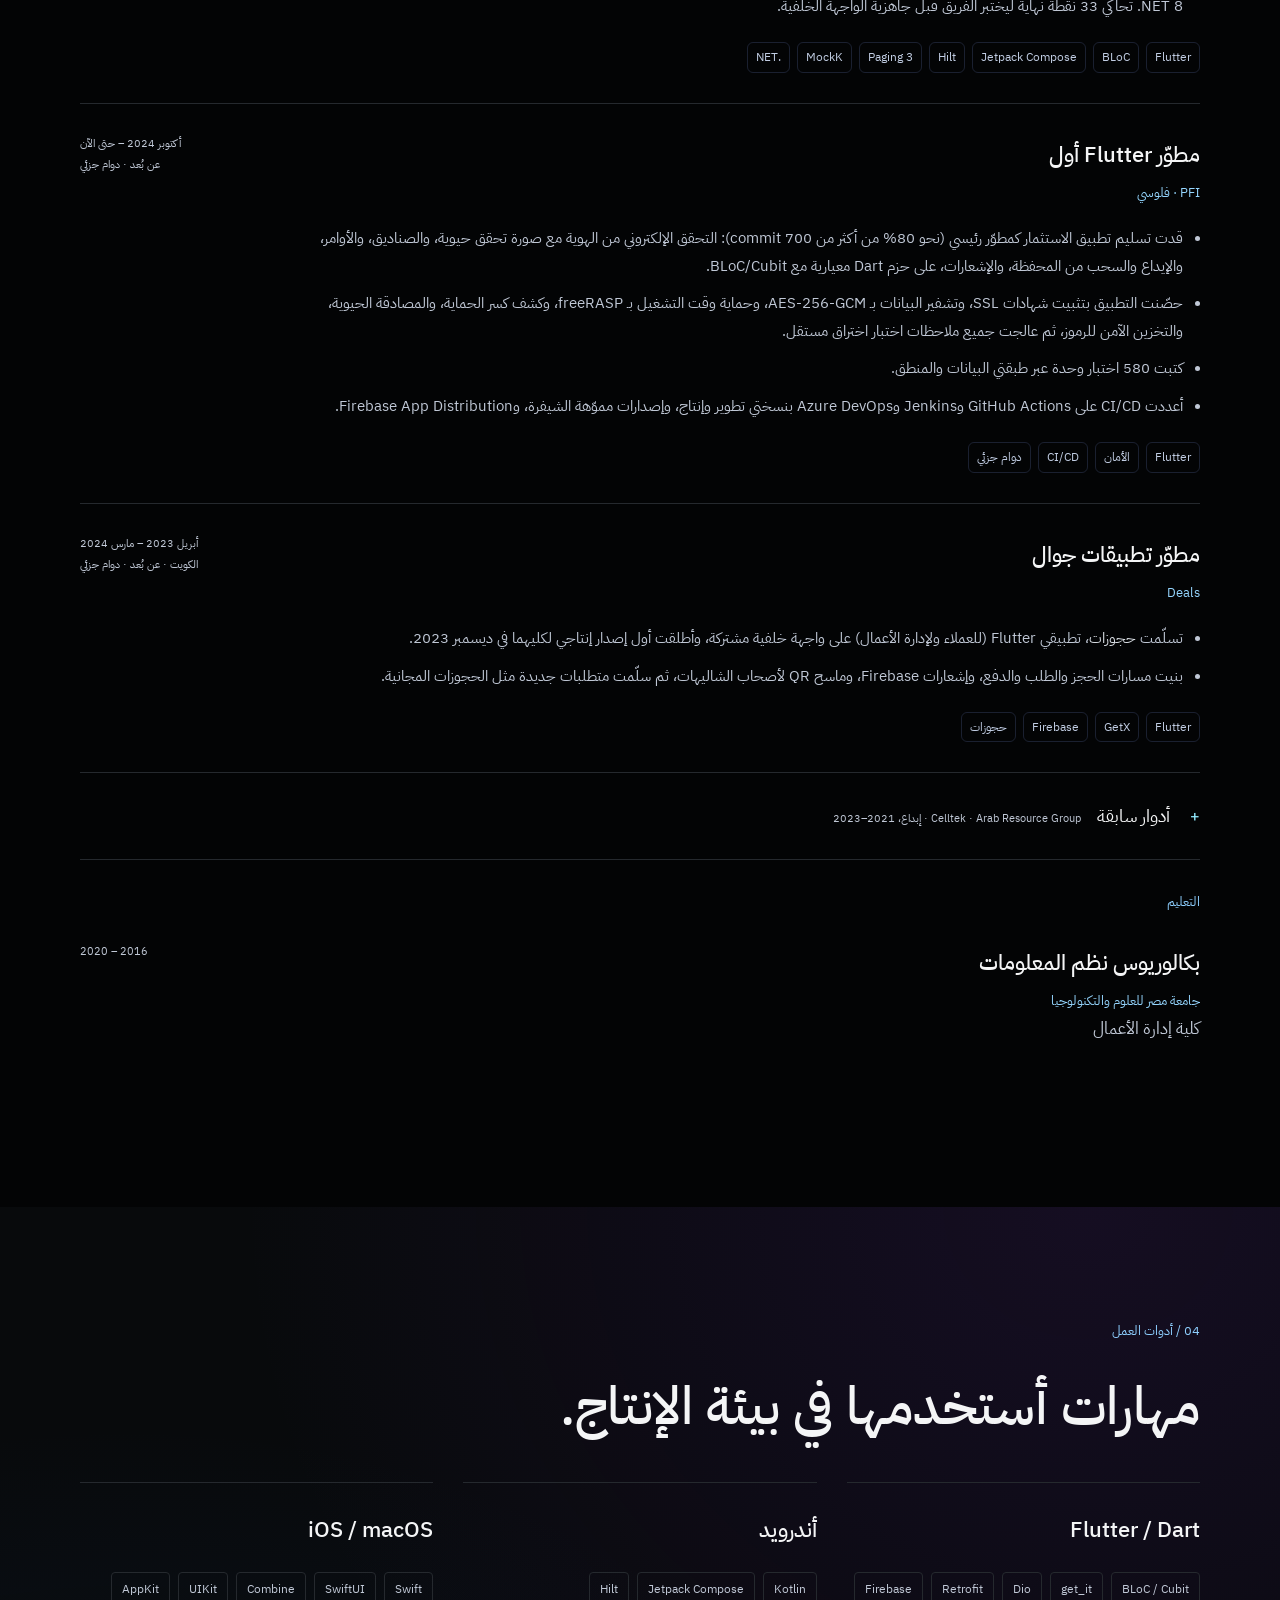
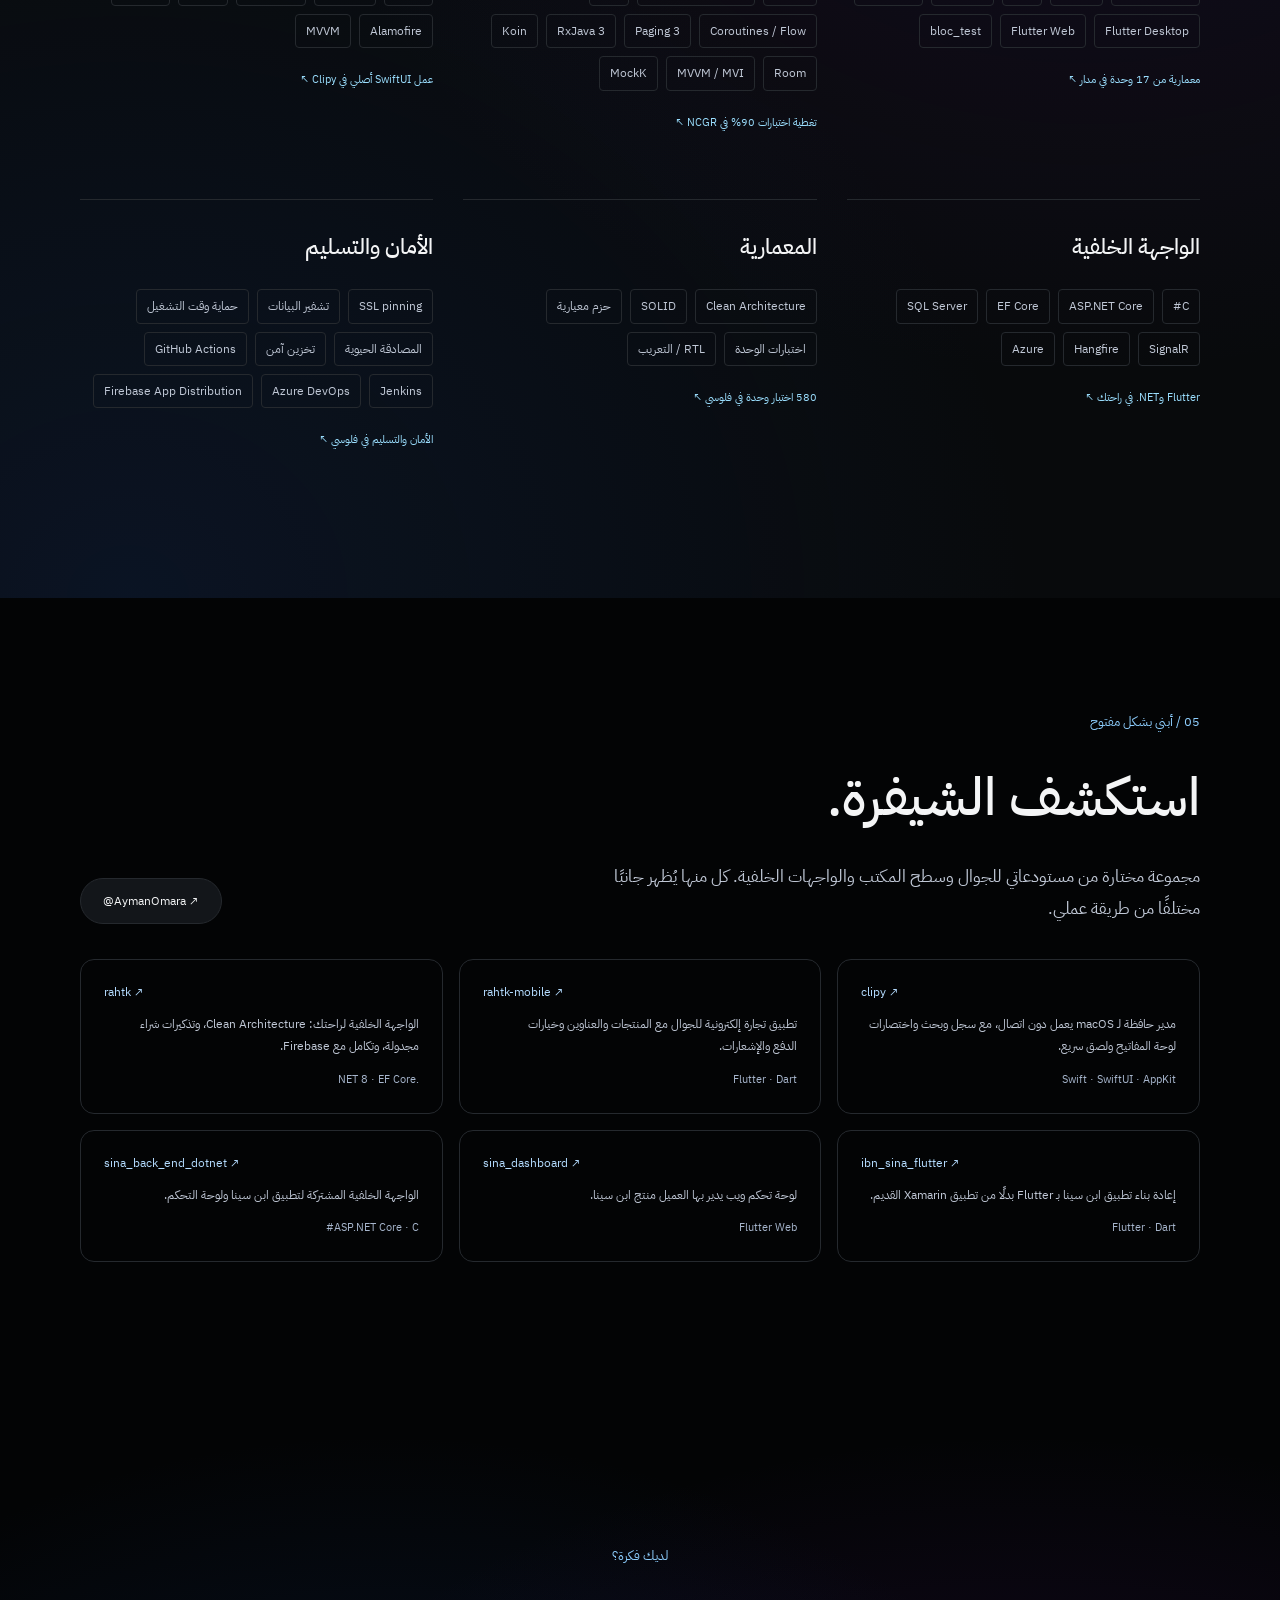
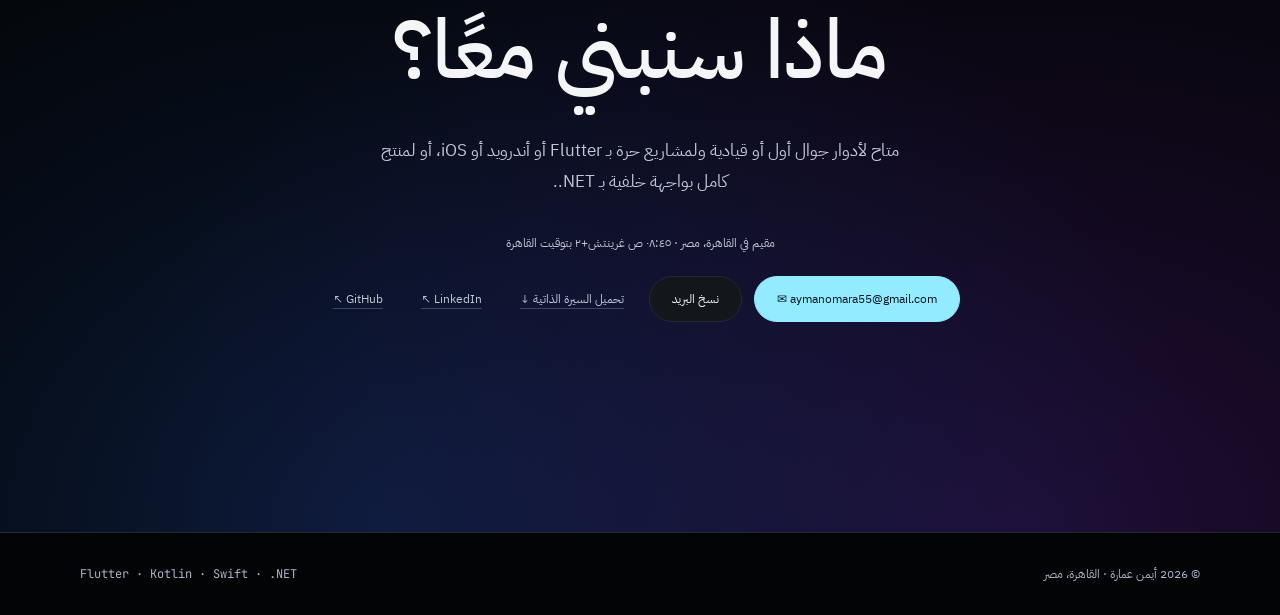
==== commit 2c9873ca: "Wirdi 1.3 case study: new screenshots and details Nine fresh screenshots, updated numbers, the featu" ====
--- a/ar/index.html
+++ b/ar/index.html
@@ -156,10 +156,10 @@
         <div class="tags"><span class="tag">Kotlin</span><span class="tag">Jetpack Compose</span><span class="tag">Koin</span><span class="tag">Retrofit</span></div>
       </article>
       <article class="proj reveal with-art" data-cat="flutter" id="project-wirdi">
-        <div class="project-art art-mini art-emerald" style="--tilt:-5deg"><span class="project-art-label" aria-hidden="true">القرآن والصلاة وورِدك في تطبيق واحد.</span><span class="mock-note">لقطة حقيقية من التطبيق، الوضع الداكن.</span><div class="phone phone-art phone-shot"><div class="phone-screen"><img src="../assets/wirdi/home.webp" alt="الشاشة الرئيسية لتطبيق وِردي في الوضع الداكن" width="600" height="1304" loading="lazy" decoding="async"></div></div></div>
+        <div class="project-art art-mini art-emerald" style="--tilt:-5deg"><span class="project-art-label" aria-hidden="true">القرآن والصلاة وورِدك في تطبيق واحد.</span><span class="mock-note">لقطة حقيقية من التطبيق، الوضع الداكن.</span><div class="phone phone-art phone-shot"><div class="phone-screen"><img src="../assets/wirdi/home.webp?v=1.3" alt="الشاشة الرئيسية لتطبيق وِردي في الوضع الداكن" width="600" height="1304" loading="lazy" decoding="async"></div></div></div>
         <div class="proj-top"><div class="proj-ico">08 /</div><div class="proj-links"><a href="https://github.com/AymanOmara/wirdi/releases/latest" target="_blank" rel="noopener">تنزيل لأندرويد ↖</a></div></div>
         <h3>وِردي (Wirdi)</h3><div class="kind">منتج شخصي · Flutter · iOS وأندرويد</div>
-        <dl class="project-story"><div><dt>التحدي</dt><dd>تطبيق واحد للورد اليومي: الأوراد والأذكار حسب الحاجة، والقرآن قراءةً واستماعًا مع التفسير، ومواقيت الصلاة مع الأذان، بالعربية والإنجليزية.</dd></div><div><dt>مساهمتي</dt><dd>صممته وبنيته وحدي (247 من 249 التزامًا) على حزم منفصلة من common وdomain وdata وdi، مع إضافة أندرويد أصلية تشغّل الأذان كاملًا في وقته حتى والتطبيق مغلق، وودجات للشاشة الرئيسية بلغة Kotlin.</dd></div><div><dt>النتيجة</dt><dd>19 ميزة، من قارئ المصحف والتقويم الهجري إلى القبلة والتلاوات في الخلفية، بمظهرين فاتح وداكن، وأكثر من 740 اختبارًا آليًا.</dd></div></dl>
+        <dl class="project-story"><div><dt>التحدي</dt><dd>تطبيق واحد للورد اليومي: الأوراد والأذكار حسب الحاجة، والقرآن قراءةً واستماعًا وحفظًا مع التفسير، ومواقيت الصلاة مع الأذان، بالعربية والإنجليزية.</dd></div><div><dt>مساهمتي</dt><dd>صممته وبنيته وحدي (502 من 518 التزامًا) على حزم منفصلة من common وdomain وdata وdi، مع إضافة أندرويد أصلية تشغّل الأذان كاملًا في وقته حتى والتطبيق مغلق، وسبع ودجات للشاشة الرئيسية بلغة Kotlin، وتسميع بالصوت يعمل على الهاتف نفسه.</dd></div><div><dt>النتيجة</dt><dd>23 ميزة، من قارئ المصحف وخطة الحفظ ووضع رمضان إلى السبحة والقبلة والتلاوات في الخلفية، بمظهرين فاتح وداكن، وأكثر من 1400 اختبار آلي.</dd></div></dl>
         <div class="tags"><span class="tag">Flutter</span><span class="tag">Cubit</span><span class="tag">get_it</span><span class="tag">Kotlin</span><span class="tag">الإشعارات</span><span class="tag">RTL</span></div>
         <a class="case-link" href="../work/wirdi.html">اقرأ دراسة الحالة (بالإنجليزية) <span aria-hidden="true">←</span></a>
       </article>
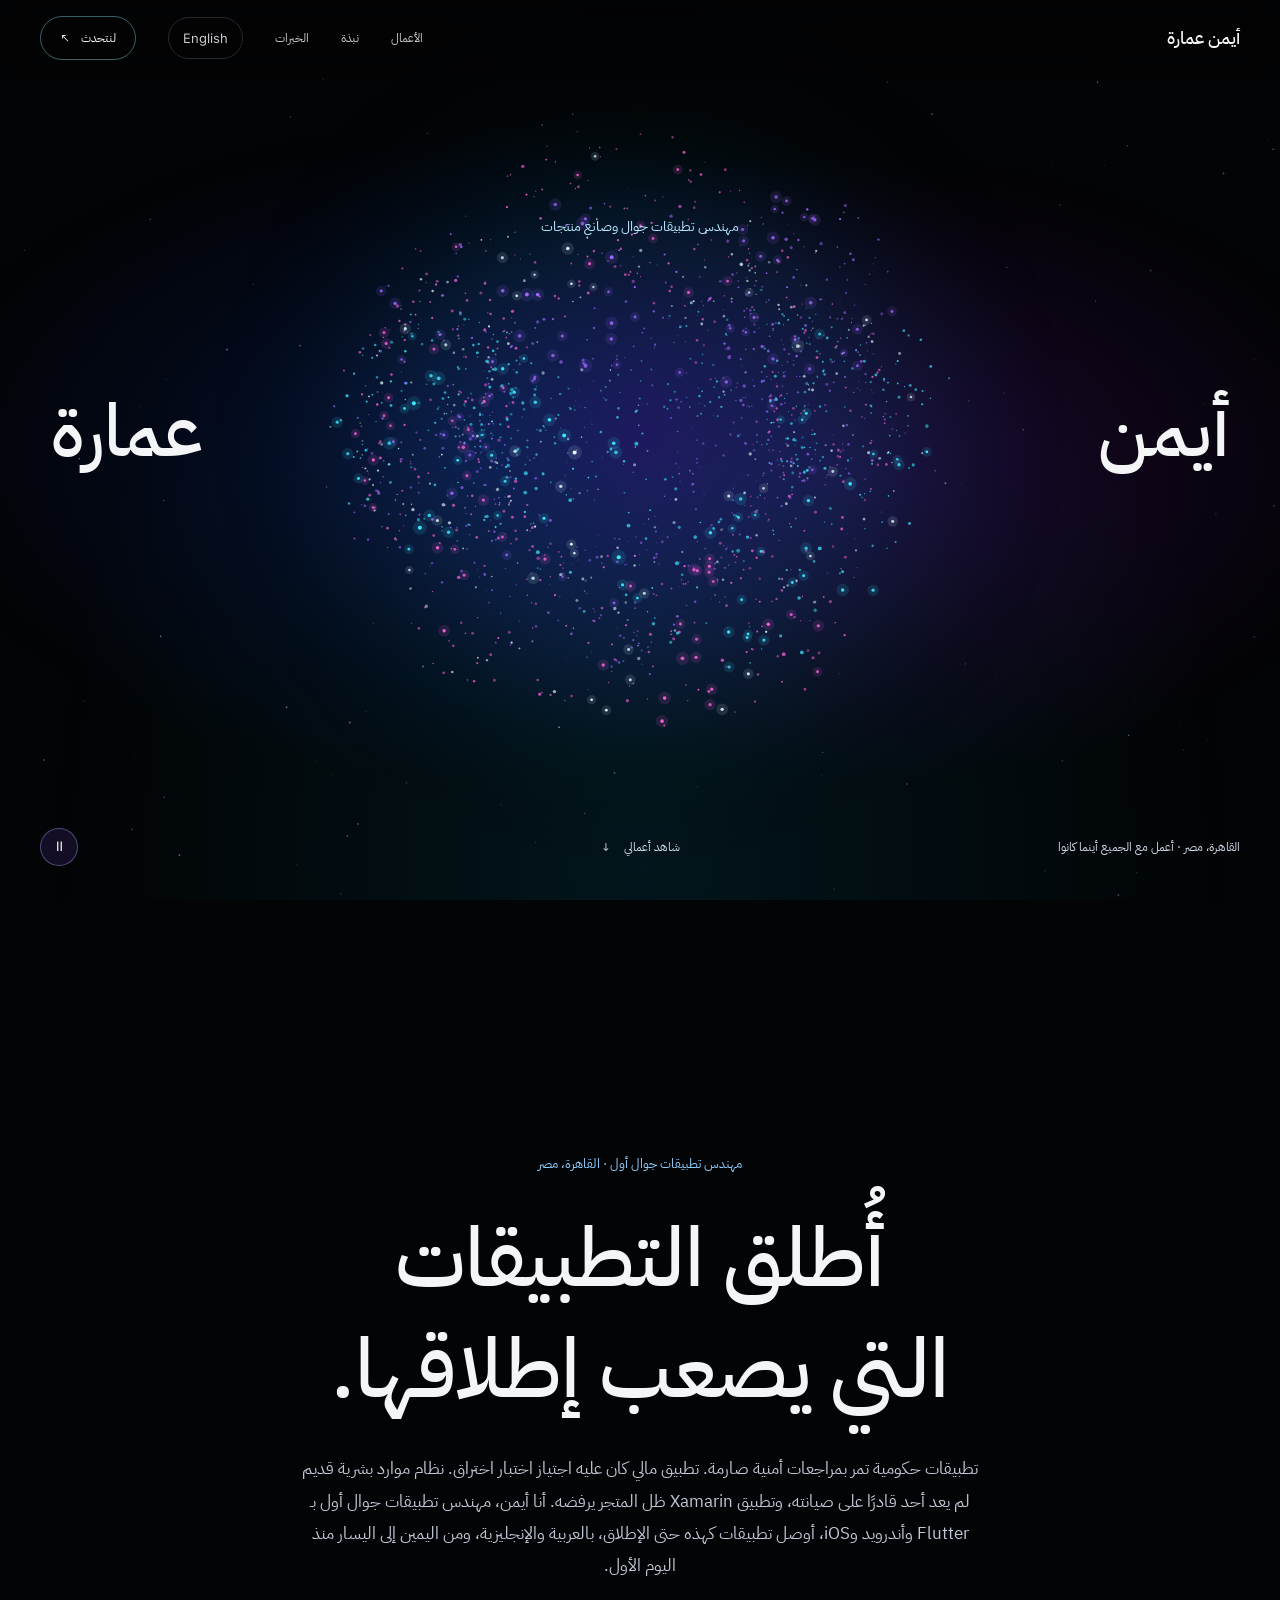
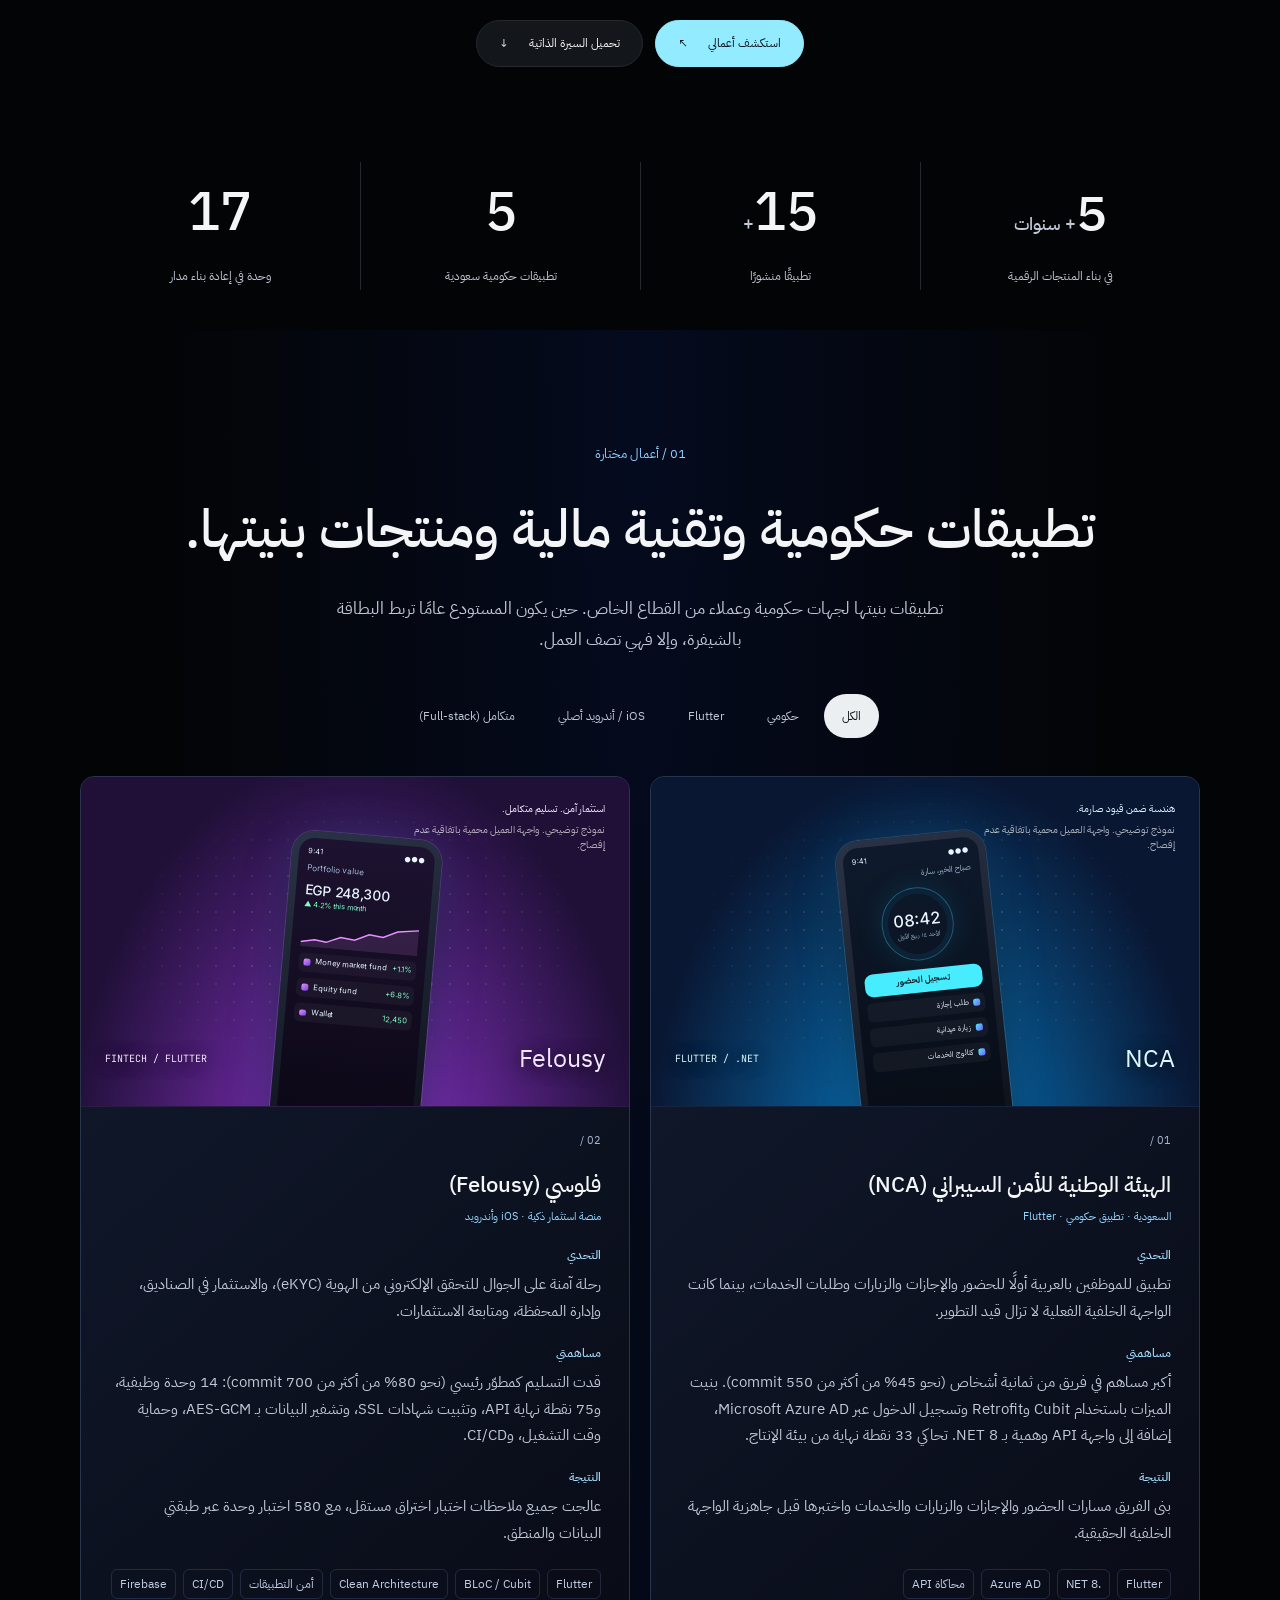
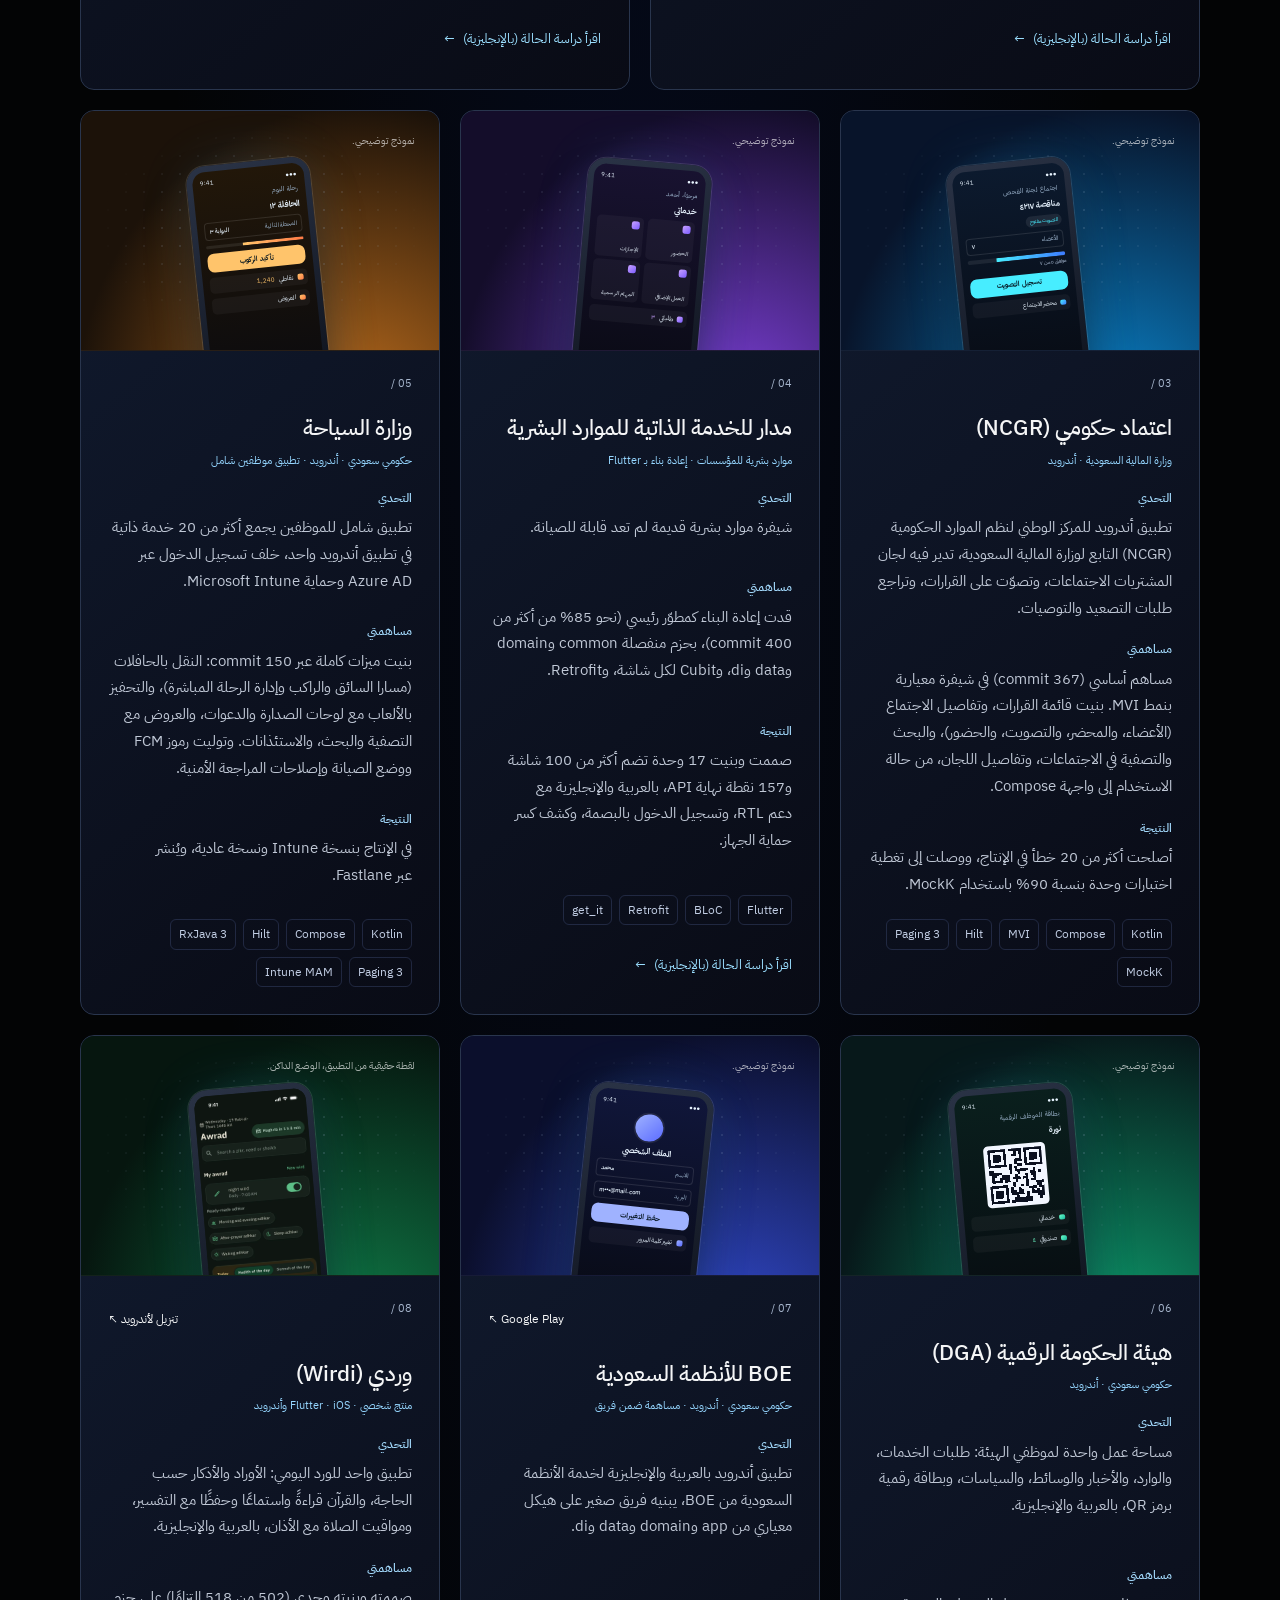
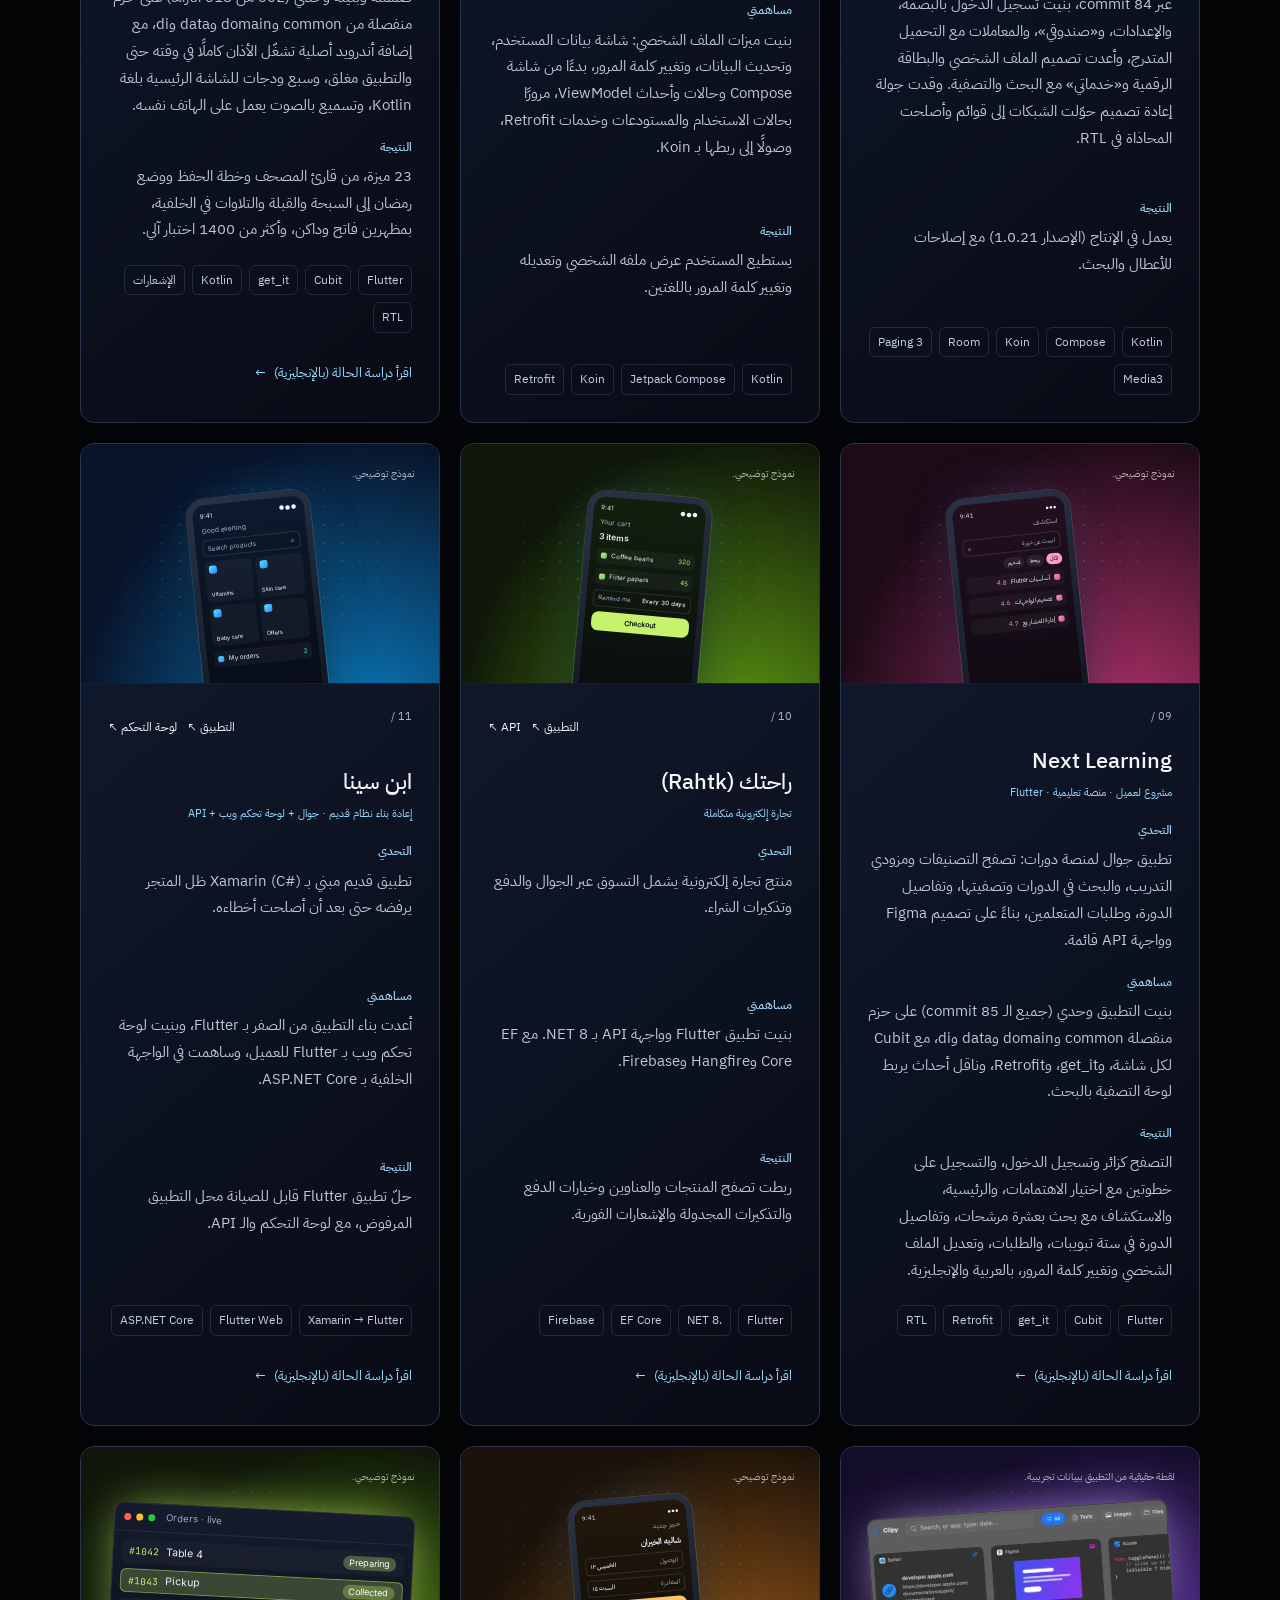
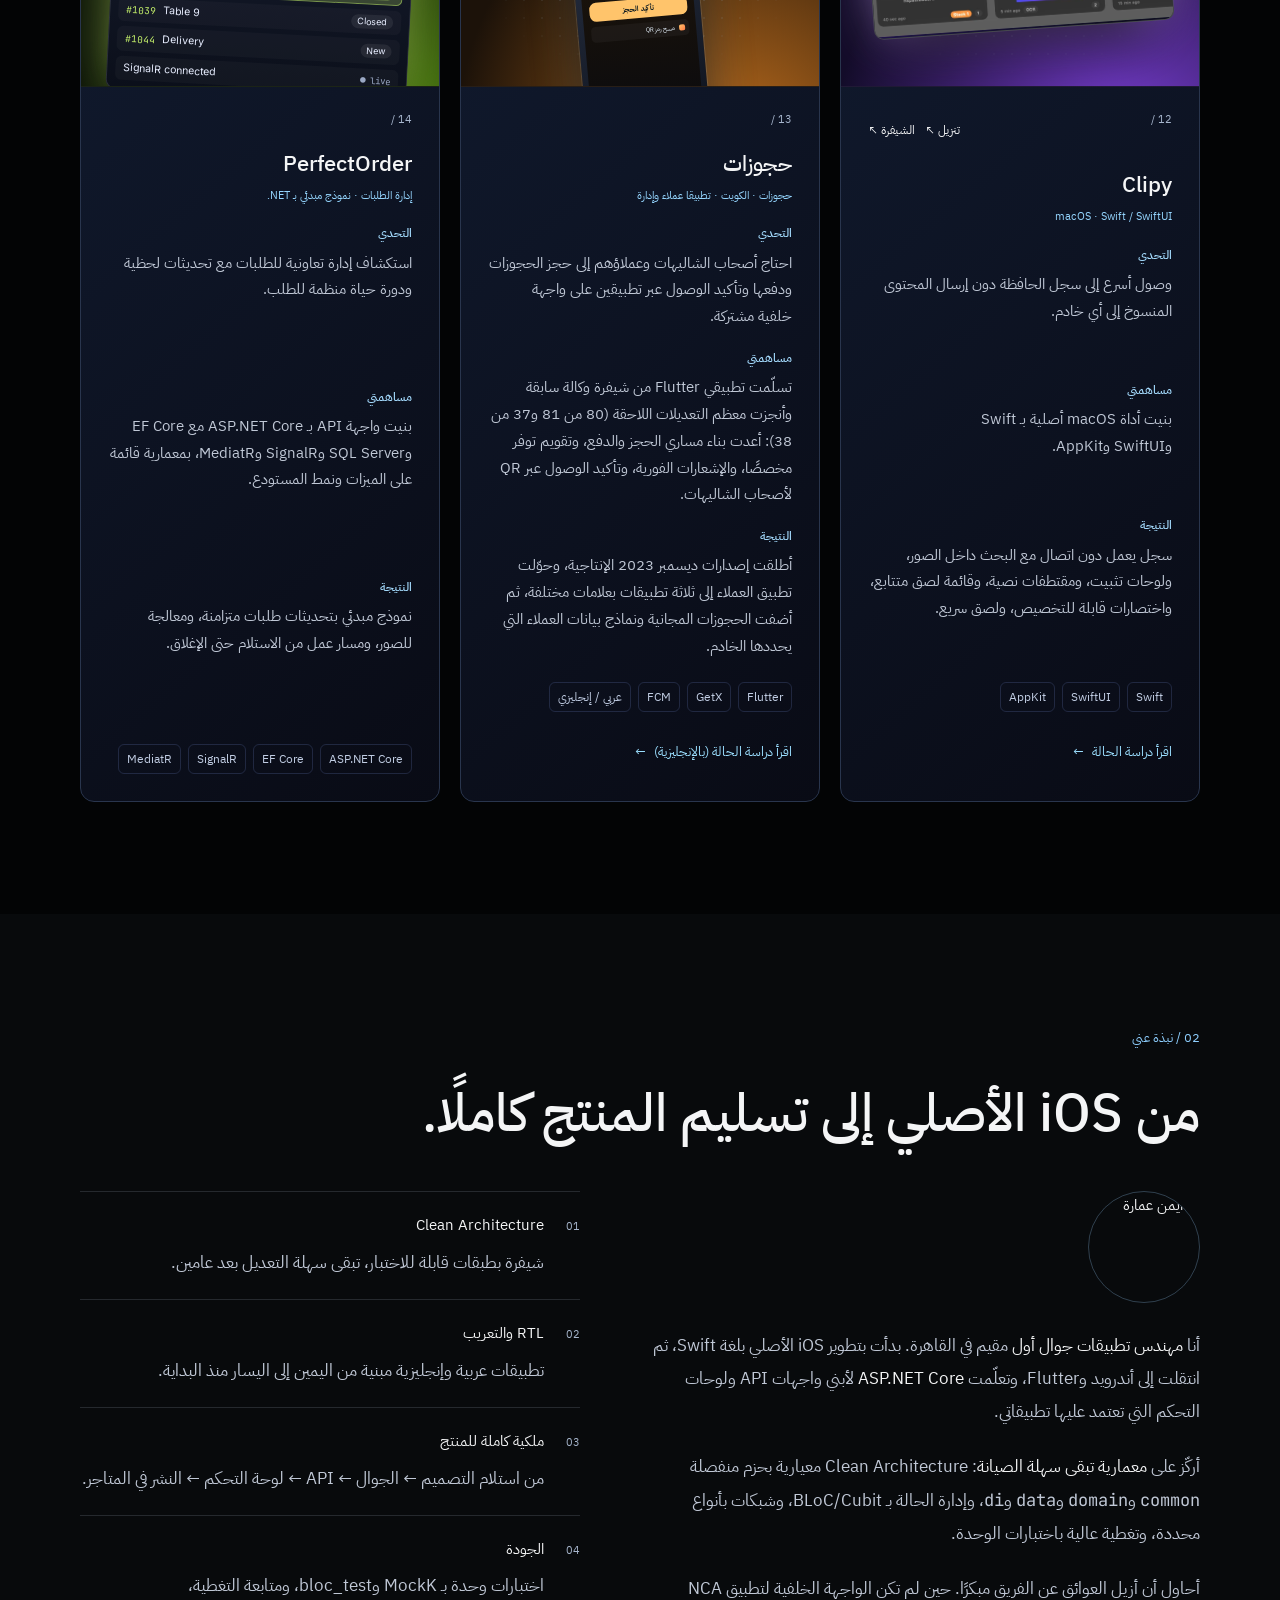
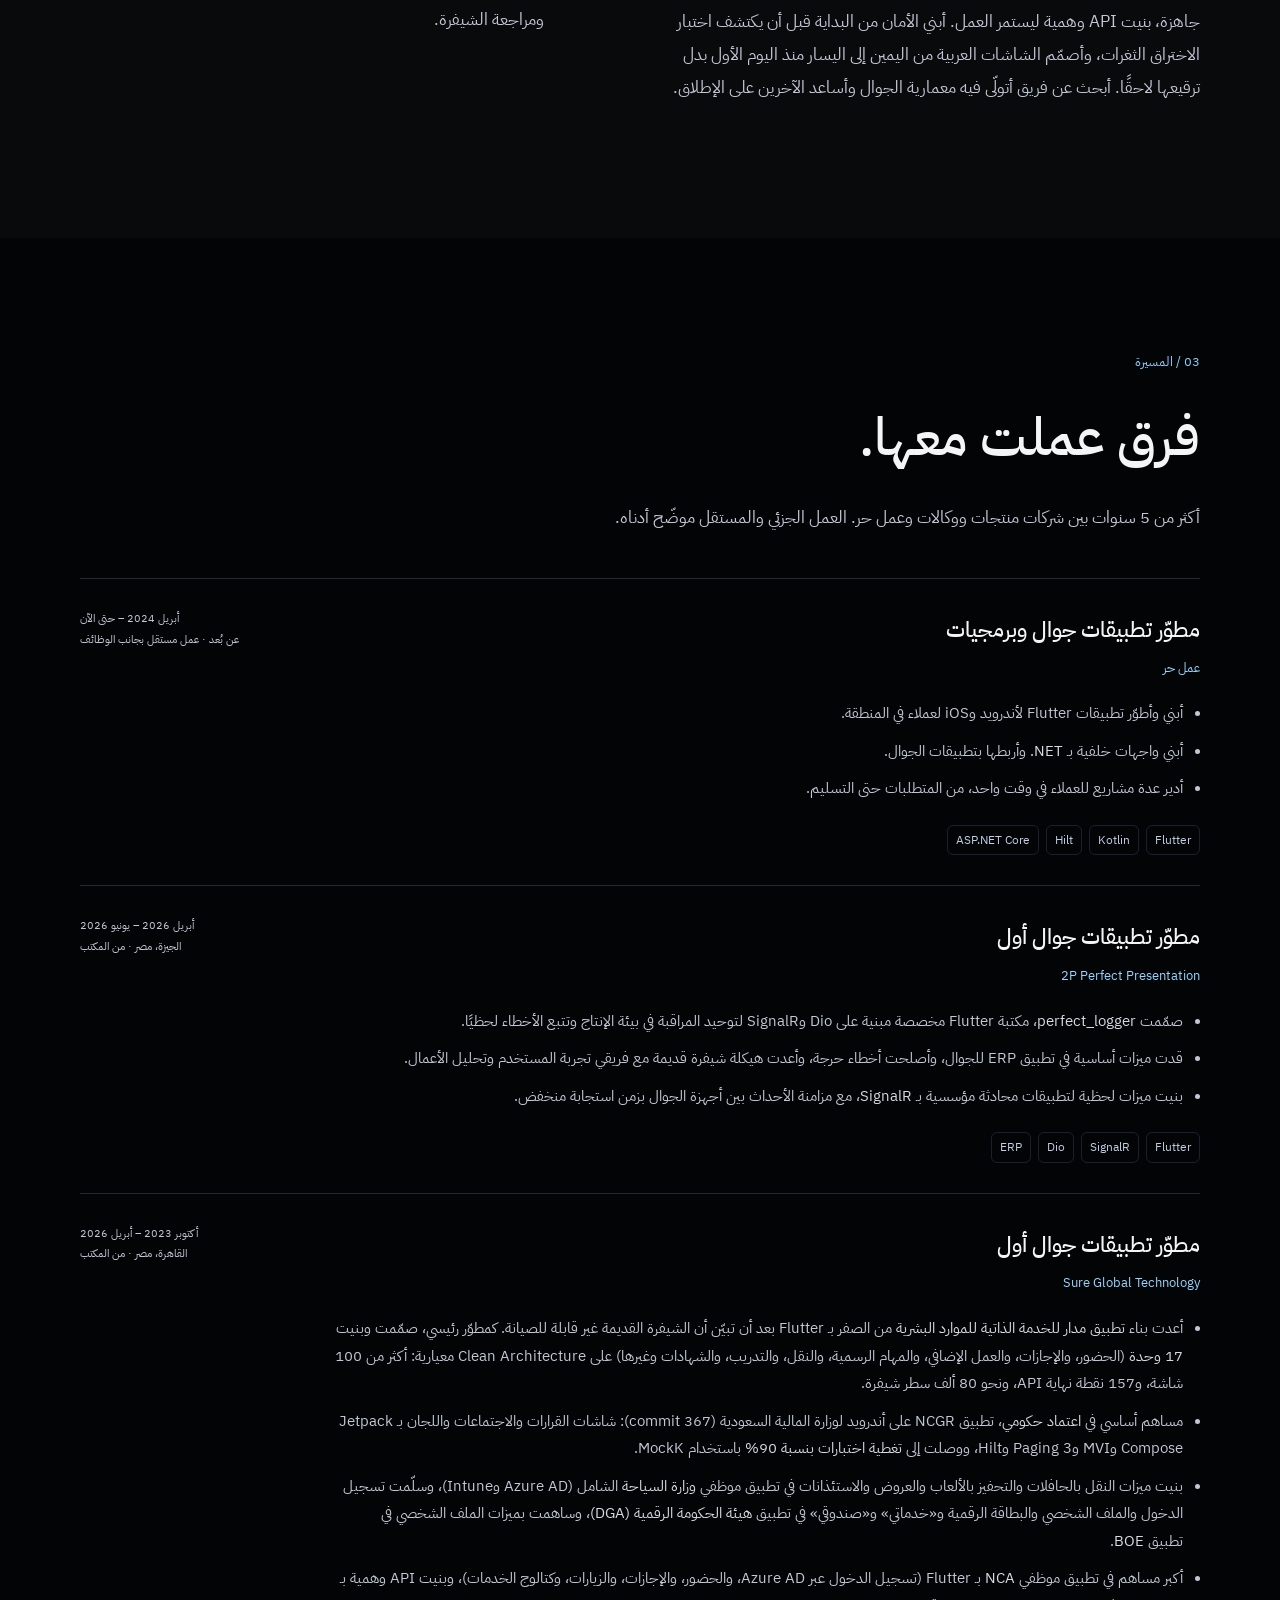
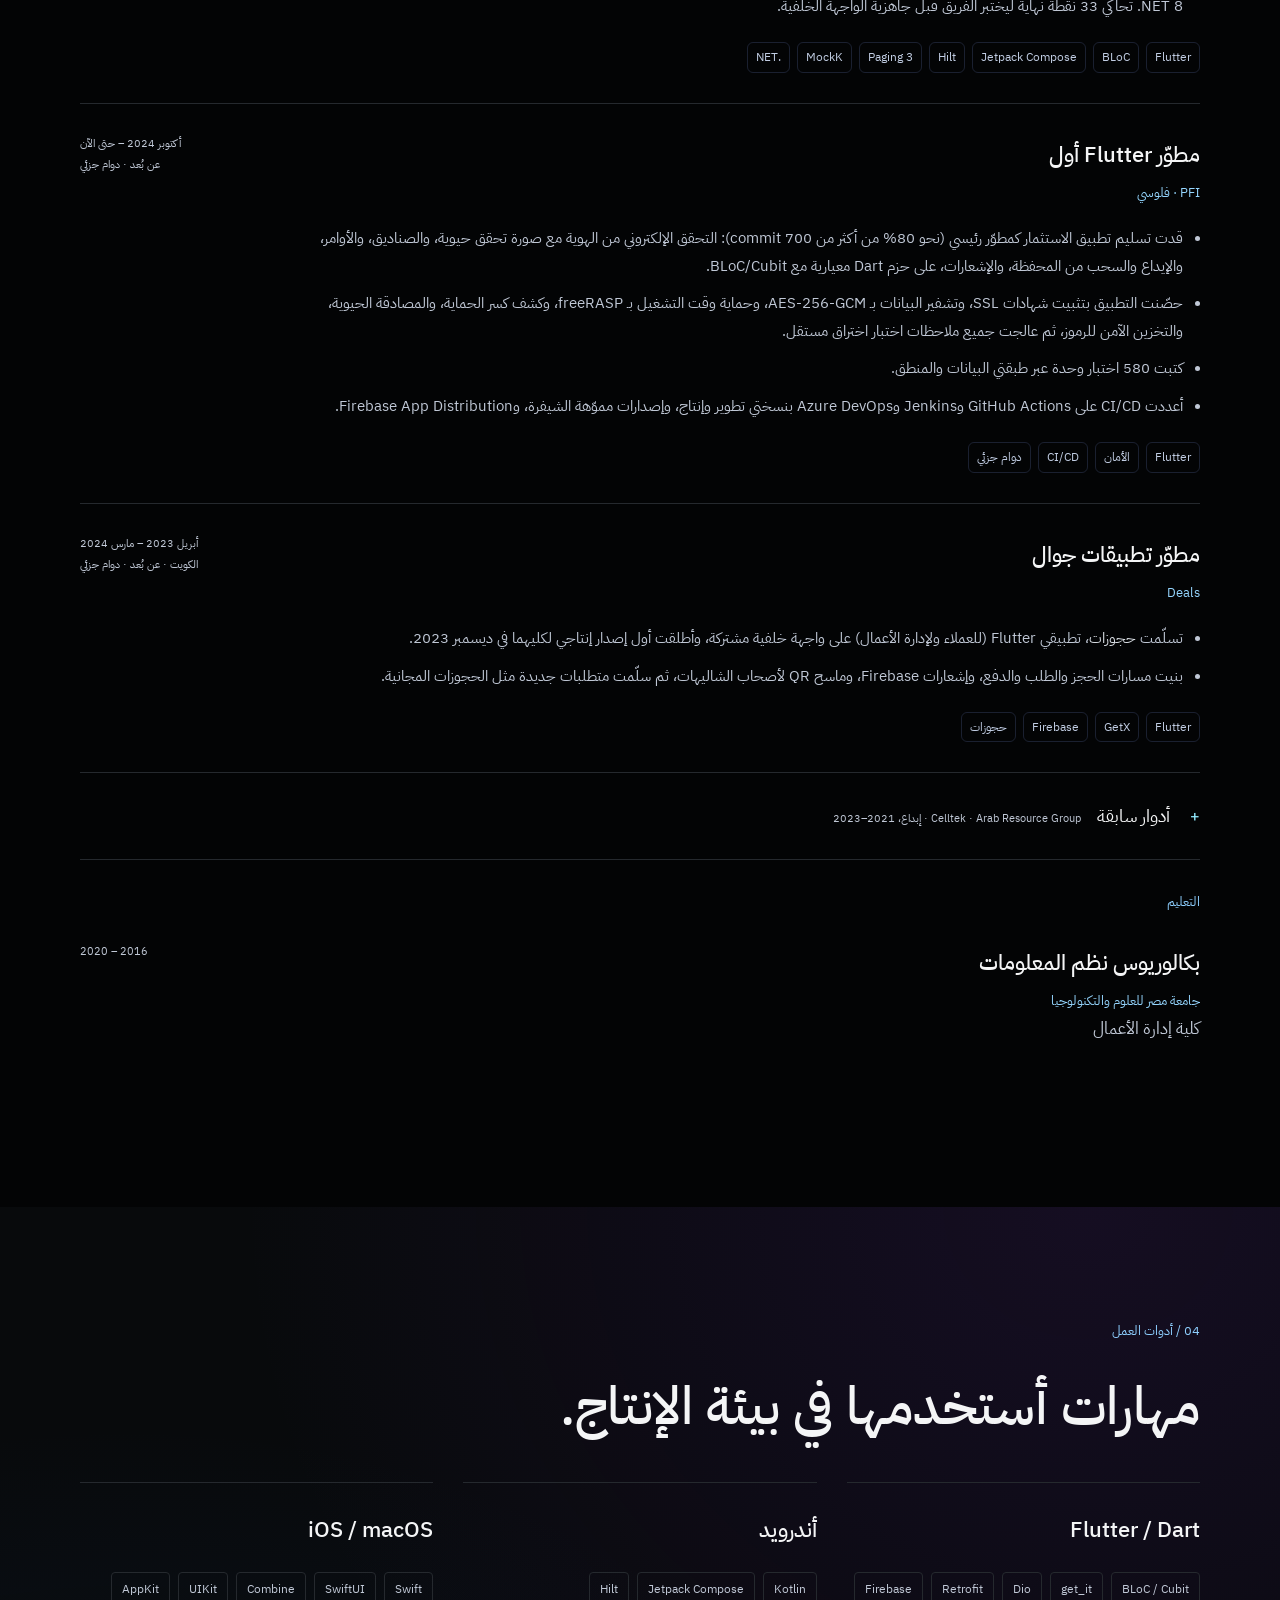
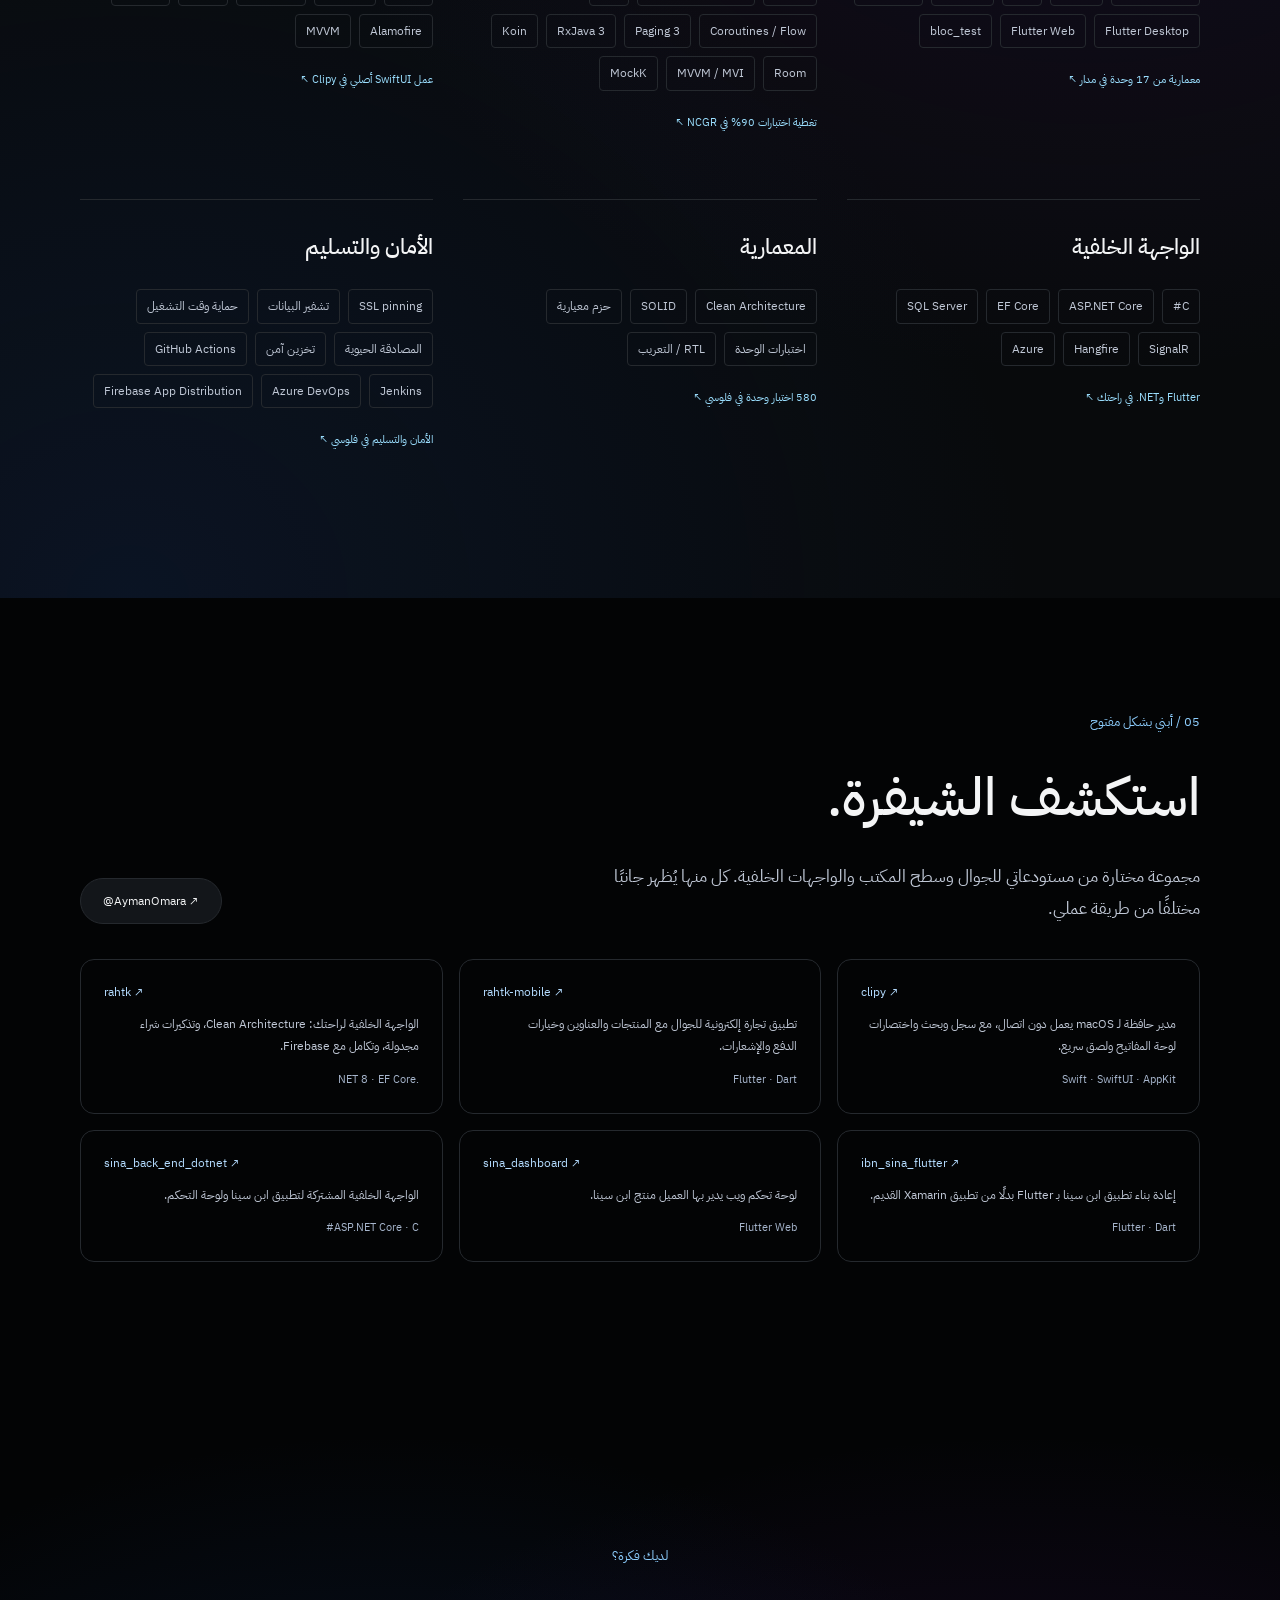
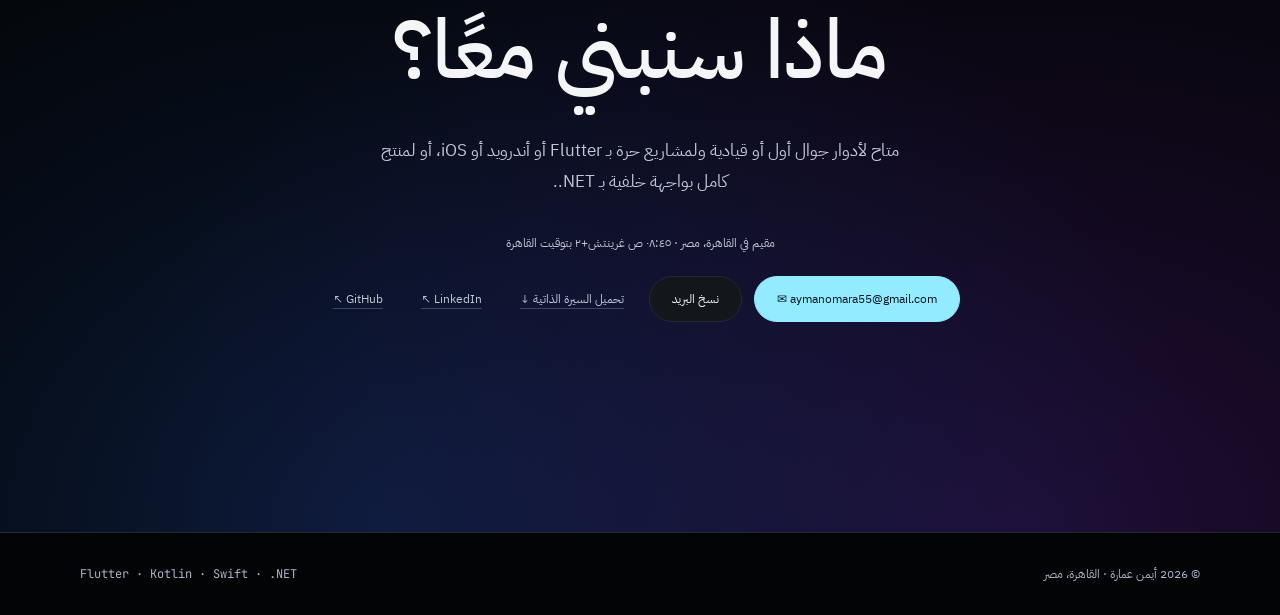
==== commit ed2dabdd: "Update CV and fix ARG/Celltek dates Co-Authored-By: Claude Opus 5.5 <noreply@anthropic.com>" ====
--- a/ar/index.html
+++ b/ar/index.html
@@ -303,7 +303,7 @@
       <details class="older-roles reveal">
         <summary>أدوار سابقة <span>Celltek · Arab Resource Group · إبداع، 2021–2023</span></summary>
       <div class="job"><div class="job-card">
-        <div class="job-head"><div><h3>مهندس برمجيات أول</h3><div class="co">Celltek</div></div><div class="meta">فبراير 2023 – أكتوبر 2023<br>القاهرة، مصر · من المكتب</div></div>
+        <div class="job-head"><div><h3>مهندس برمجيات أول</h3><div class="co">Celltek</div></div><div class="meta">فبراير 2023 – أغسطس 2023<br>القاهرة، مصر · من المكتب</div></div>
         <ul>
           <li>طوّرت تطبيقي Flutter في بيئة الإنتاج.</li>
           <li>بنيت روبوت محادثة على Messenger بـ JavaScript لدعم العملاء آليًا، وموقعًا متجاوبًا بـ JavaScript خالص.</li>
@@ -312,7 +312,7 @@
       </div></div>
 
       <div class="job"><div class="job-card">
-        <div class="job-head"><div><h3>مهندس برمجيات</h3><div class="co">Arab Resource Group</div></div><div class="meta">أغسطس 2021 – أغسطس 2023<br>القاهرة، مصر · من المكتب</div></div>
+        <div class="job-head"><div><h3>مهندس برمجيات</h3><div class="co">Arab Resource Group</div></div><div class="meta">أغسطس 2021 – فبراير 2023<br>القاهرة، مصر · من المكتب</div></div>
         <ul>
           <li>صمّمت وبنيت ونشرت تطبيقات iOS وأندرويد، منها <strong>تطبيق RINO للخدمة الذاتية على iOS</strong> الذي بنيته وحدي بـ UIKit وAlamofire، مع دعم مطوّري أندرويد في الفريق.</li>
           <li>بنيت تطبيق <strong>نقاط بيع لسطح المكتب بـ Flutter</strong> للشركة.</li>
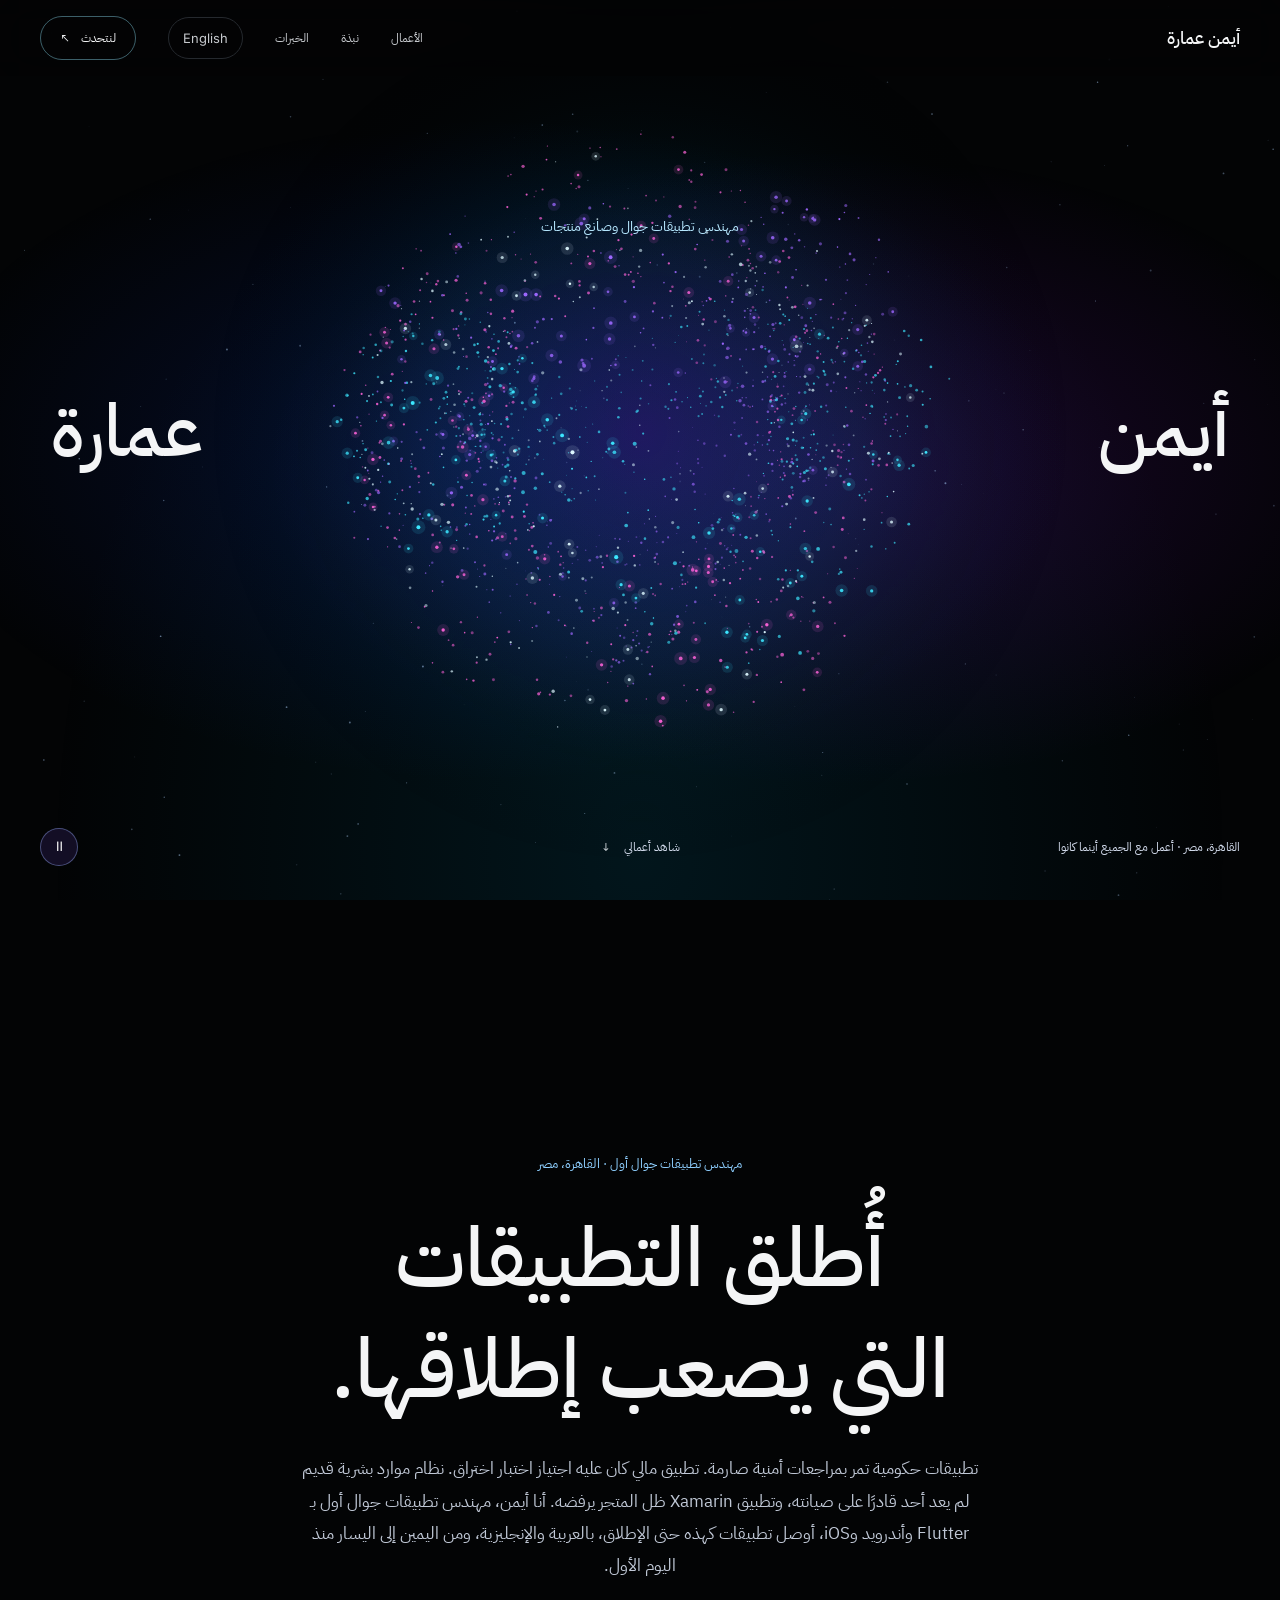
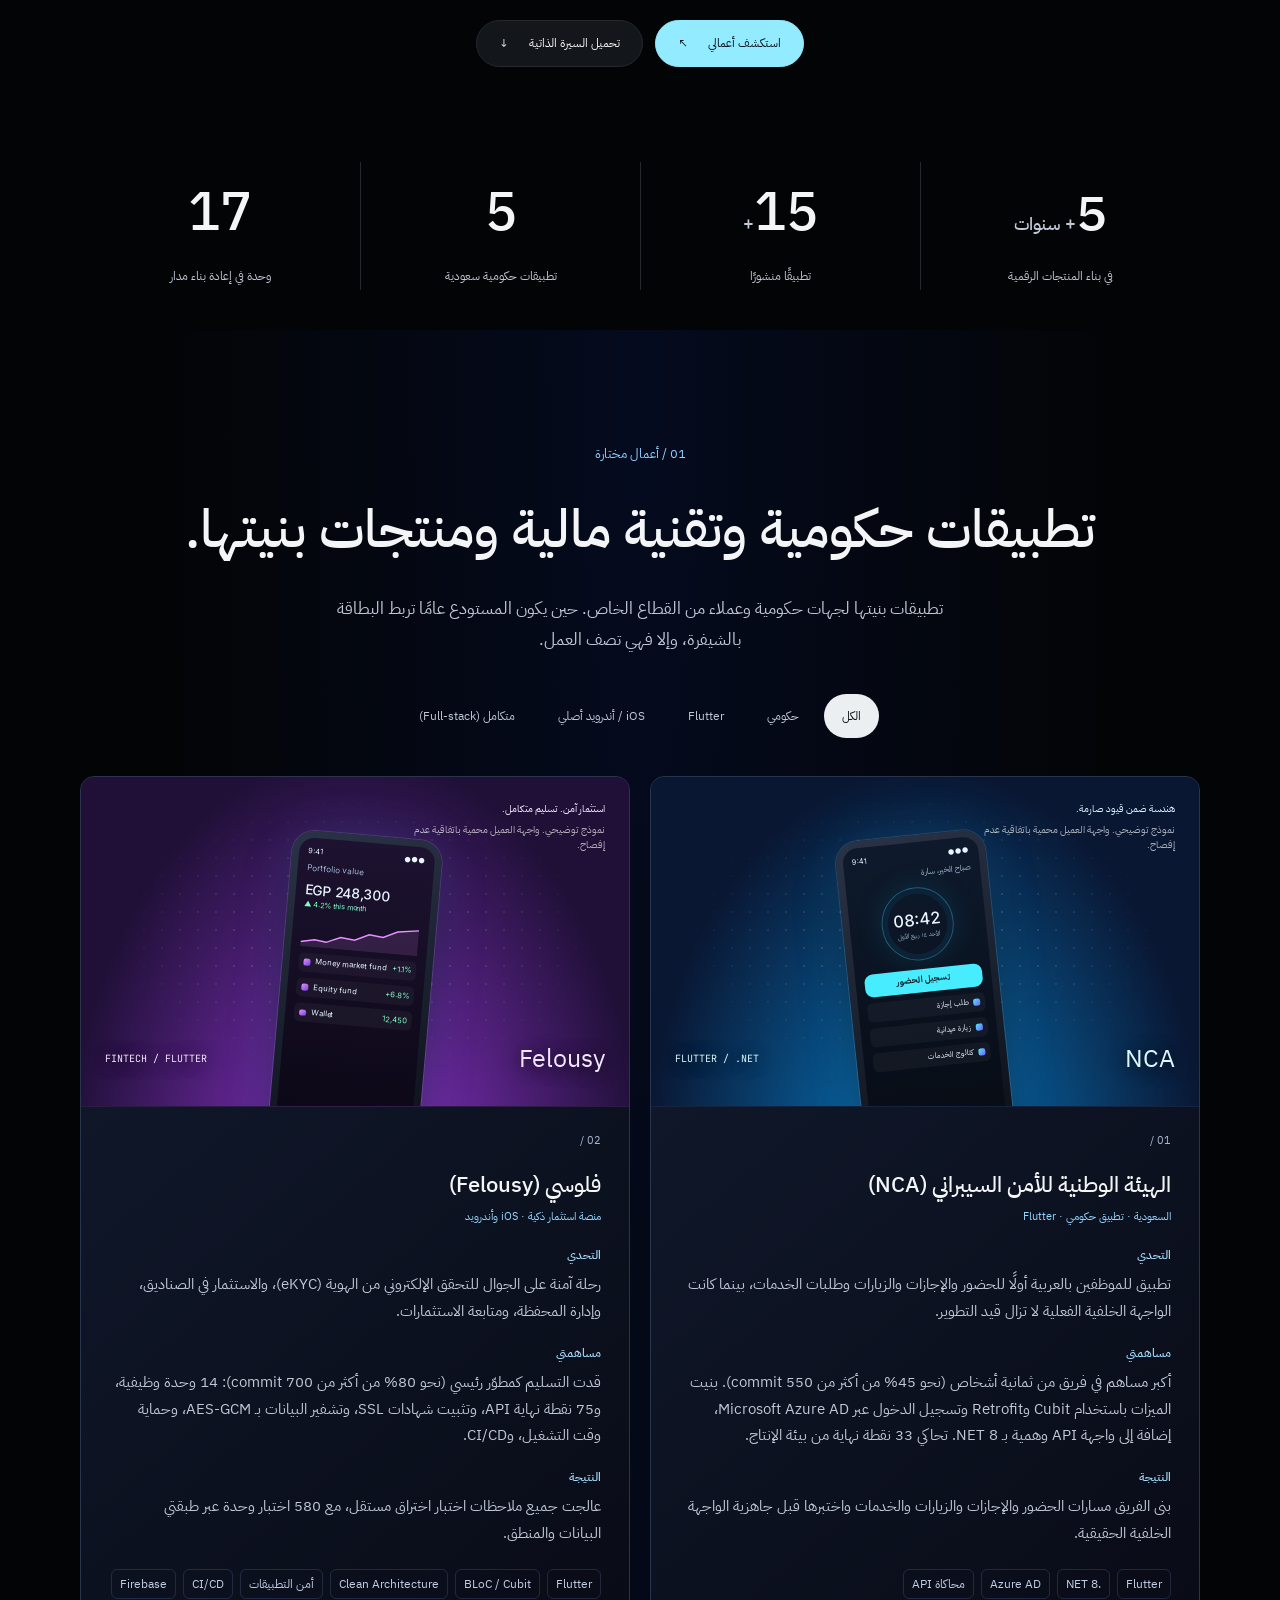
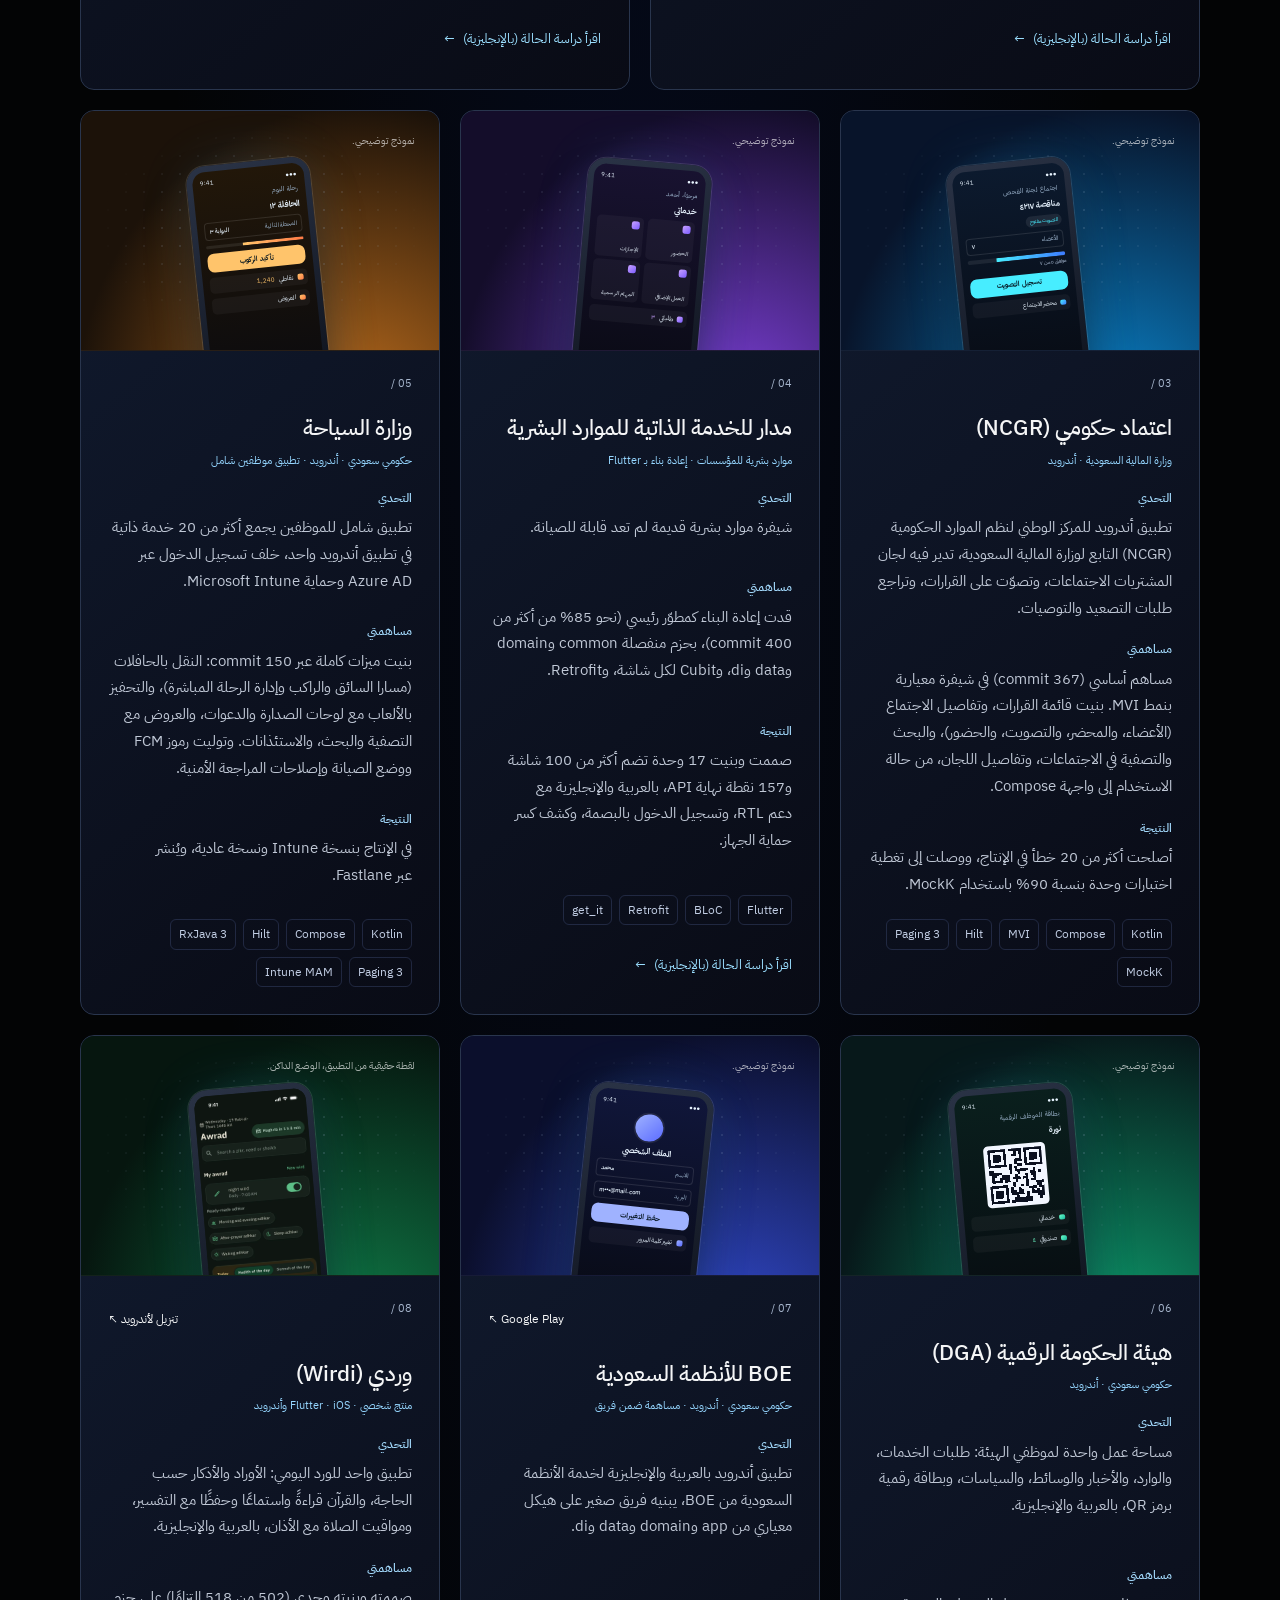
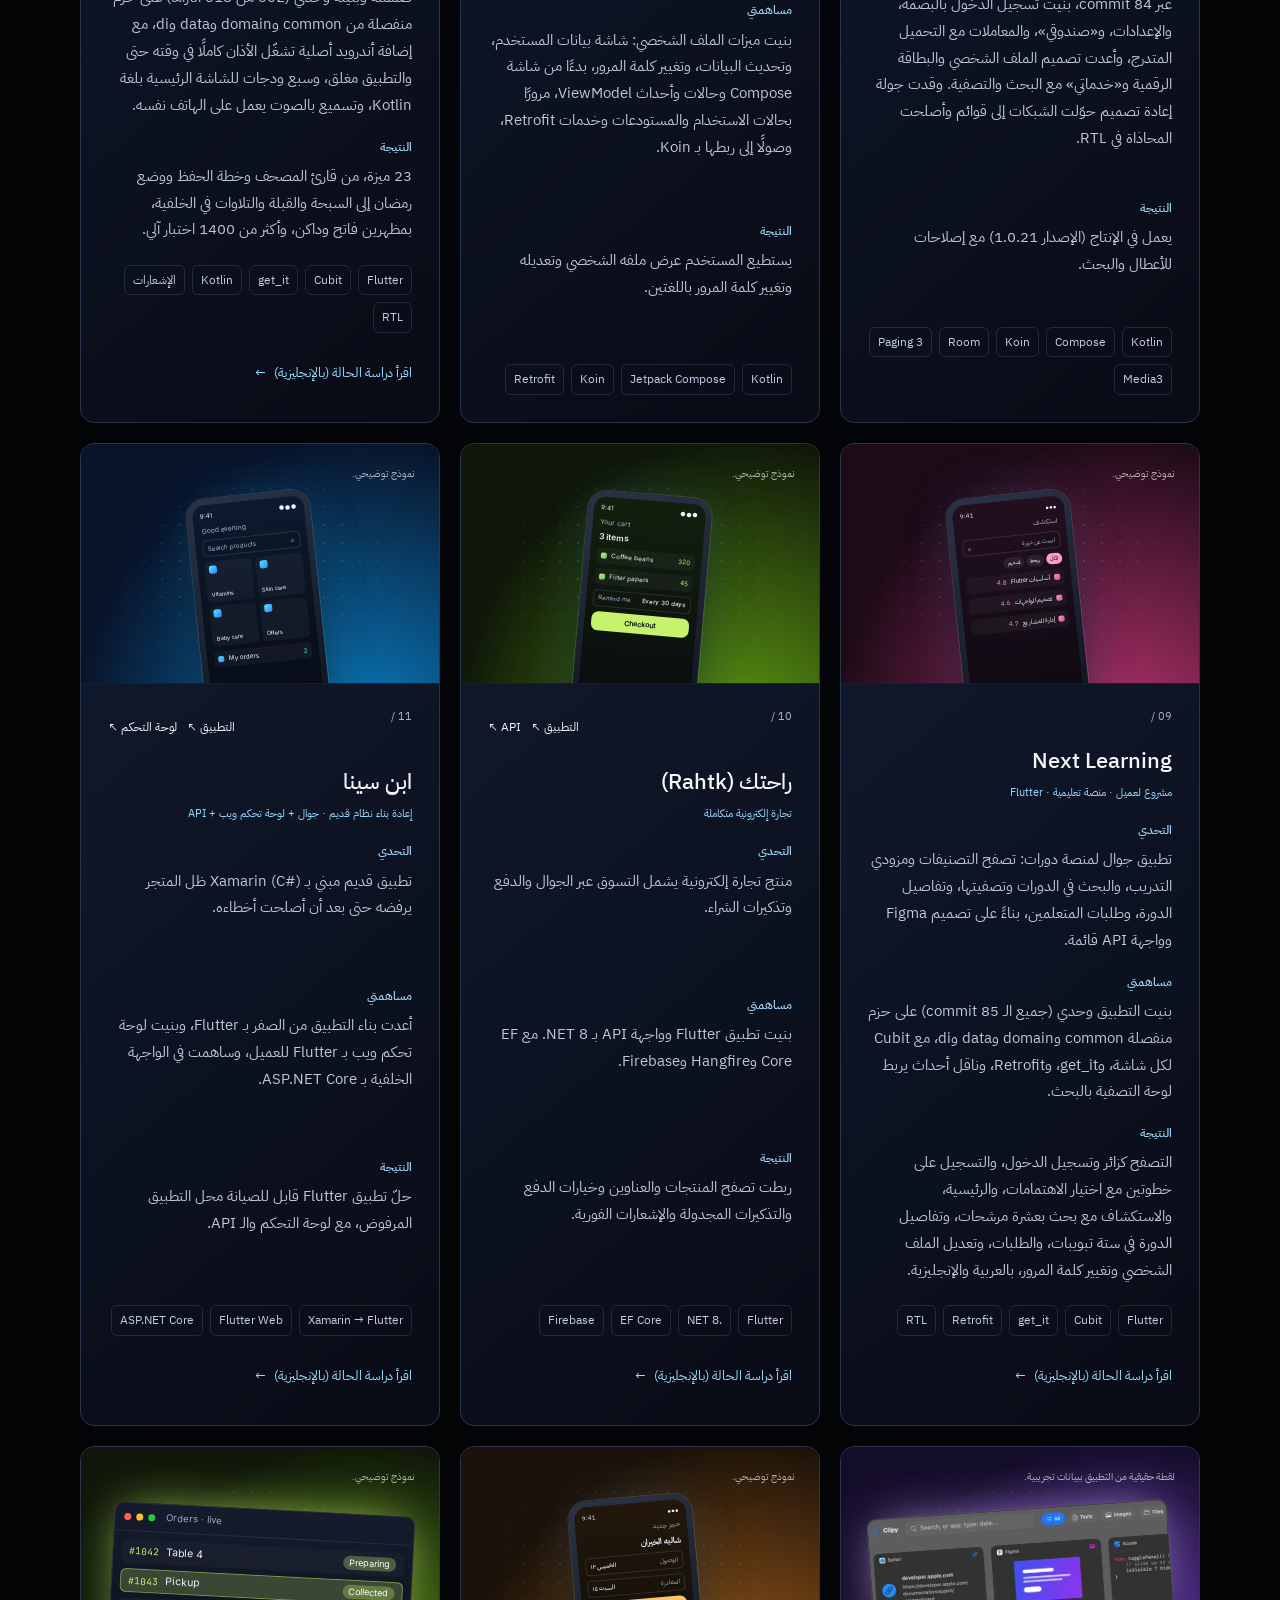
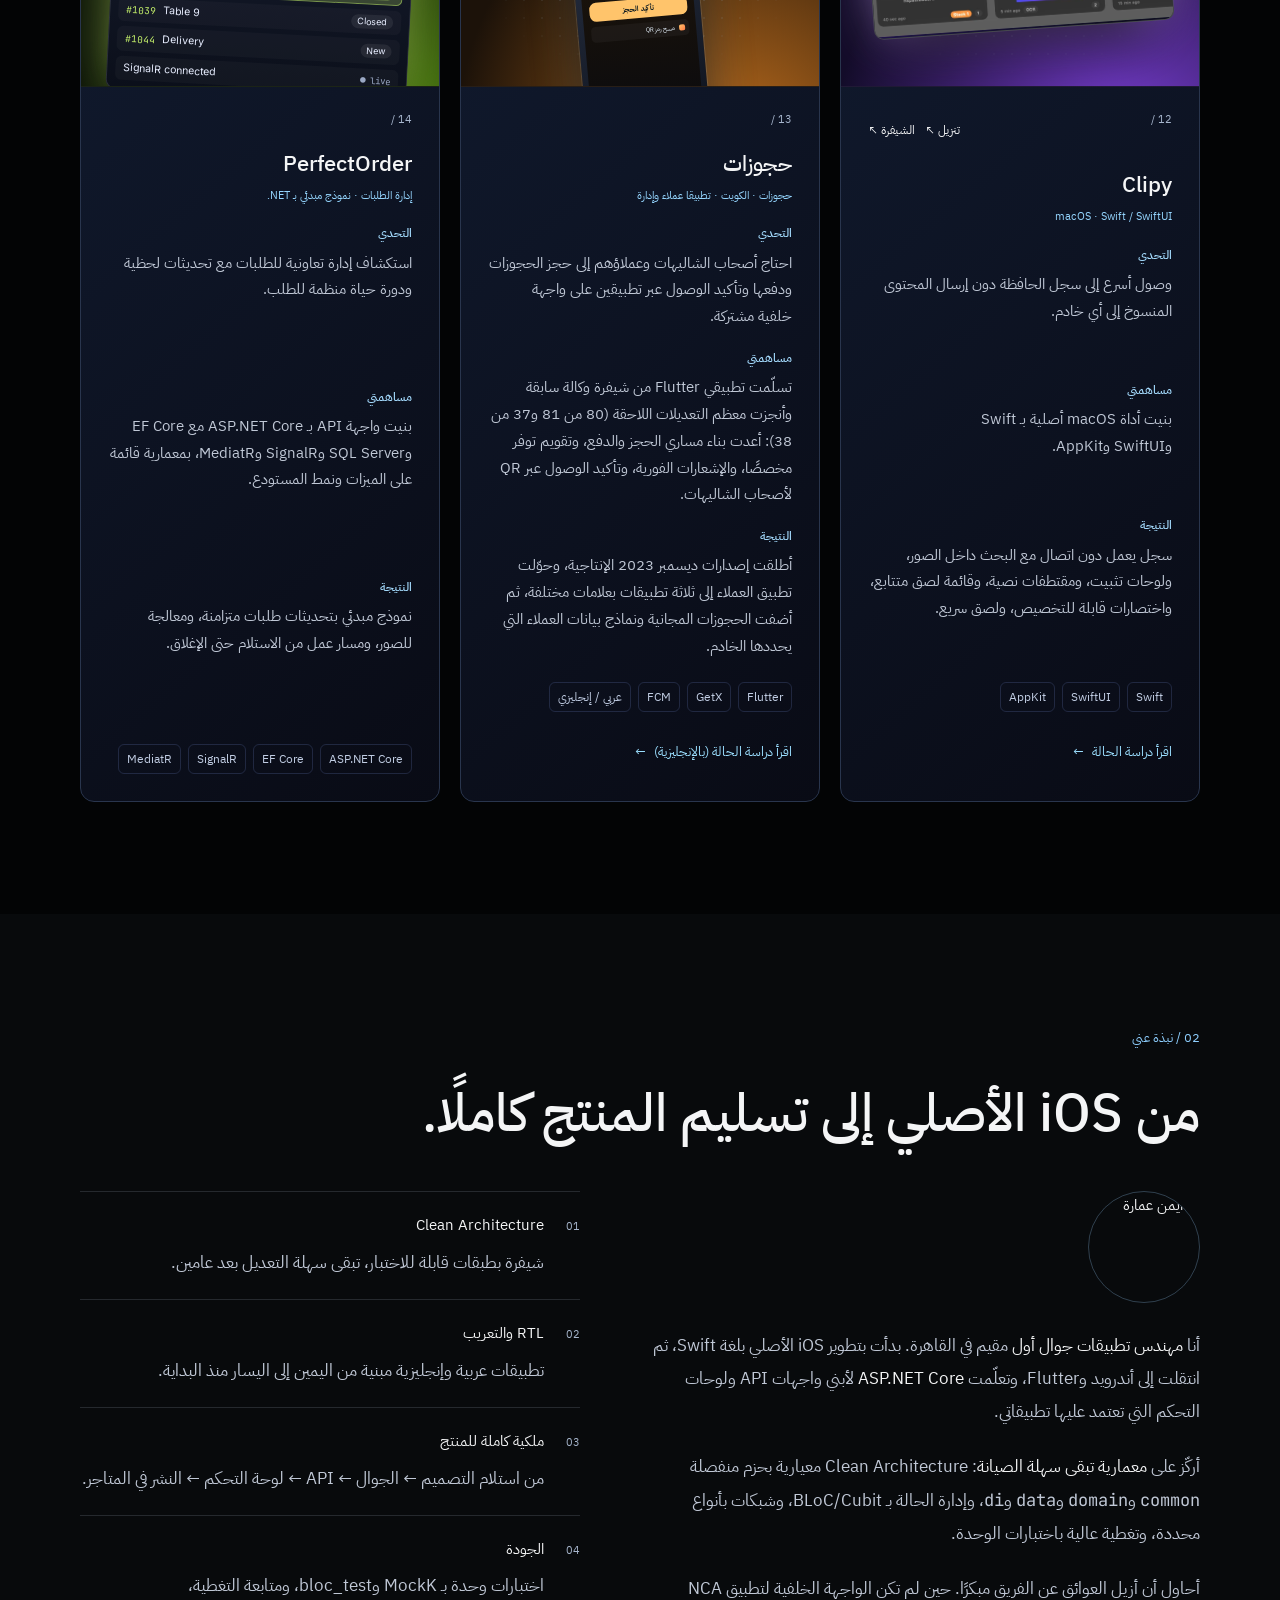
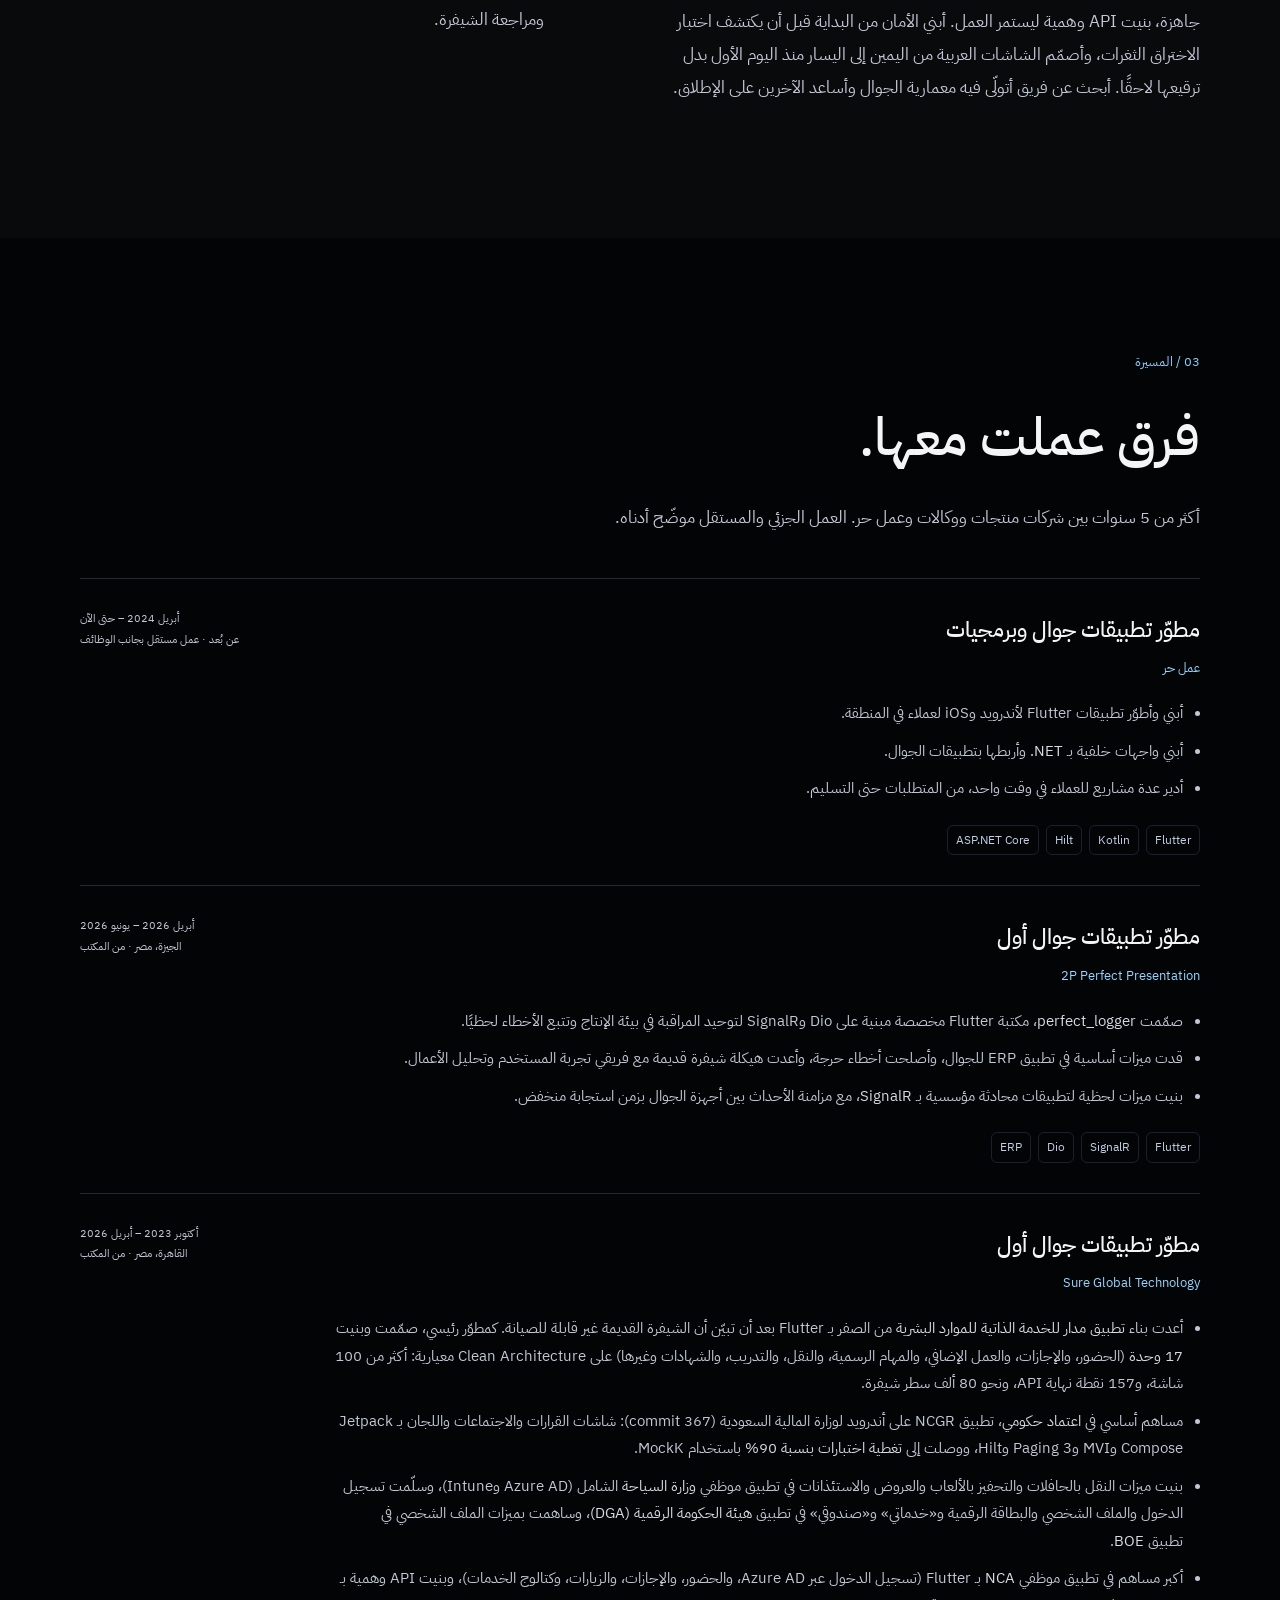
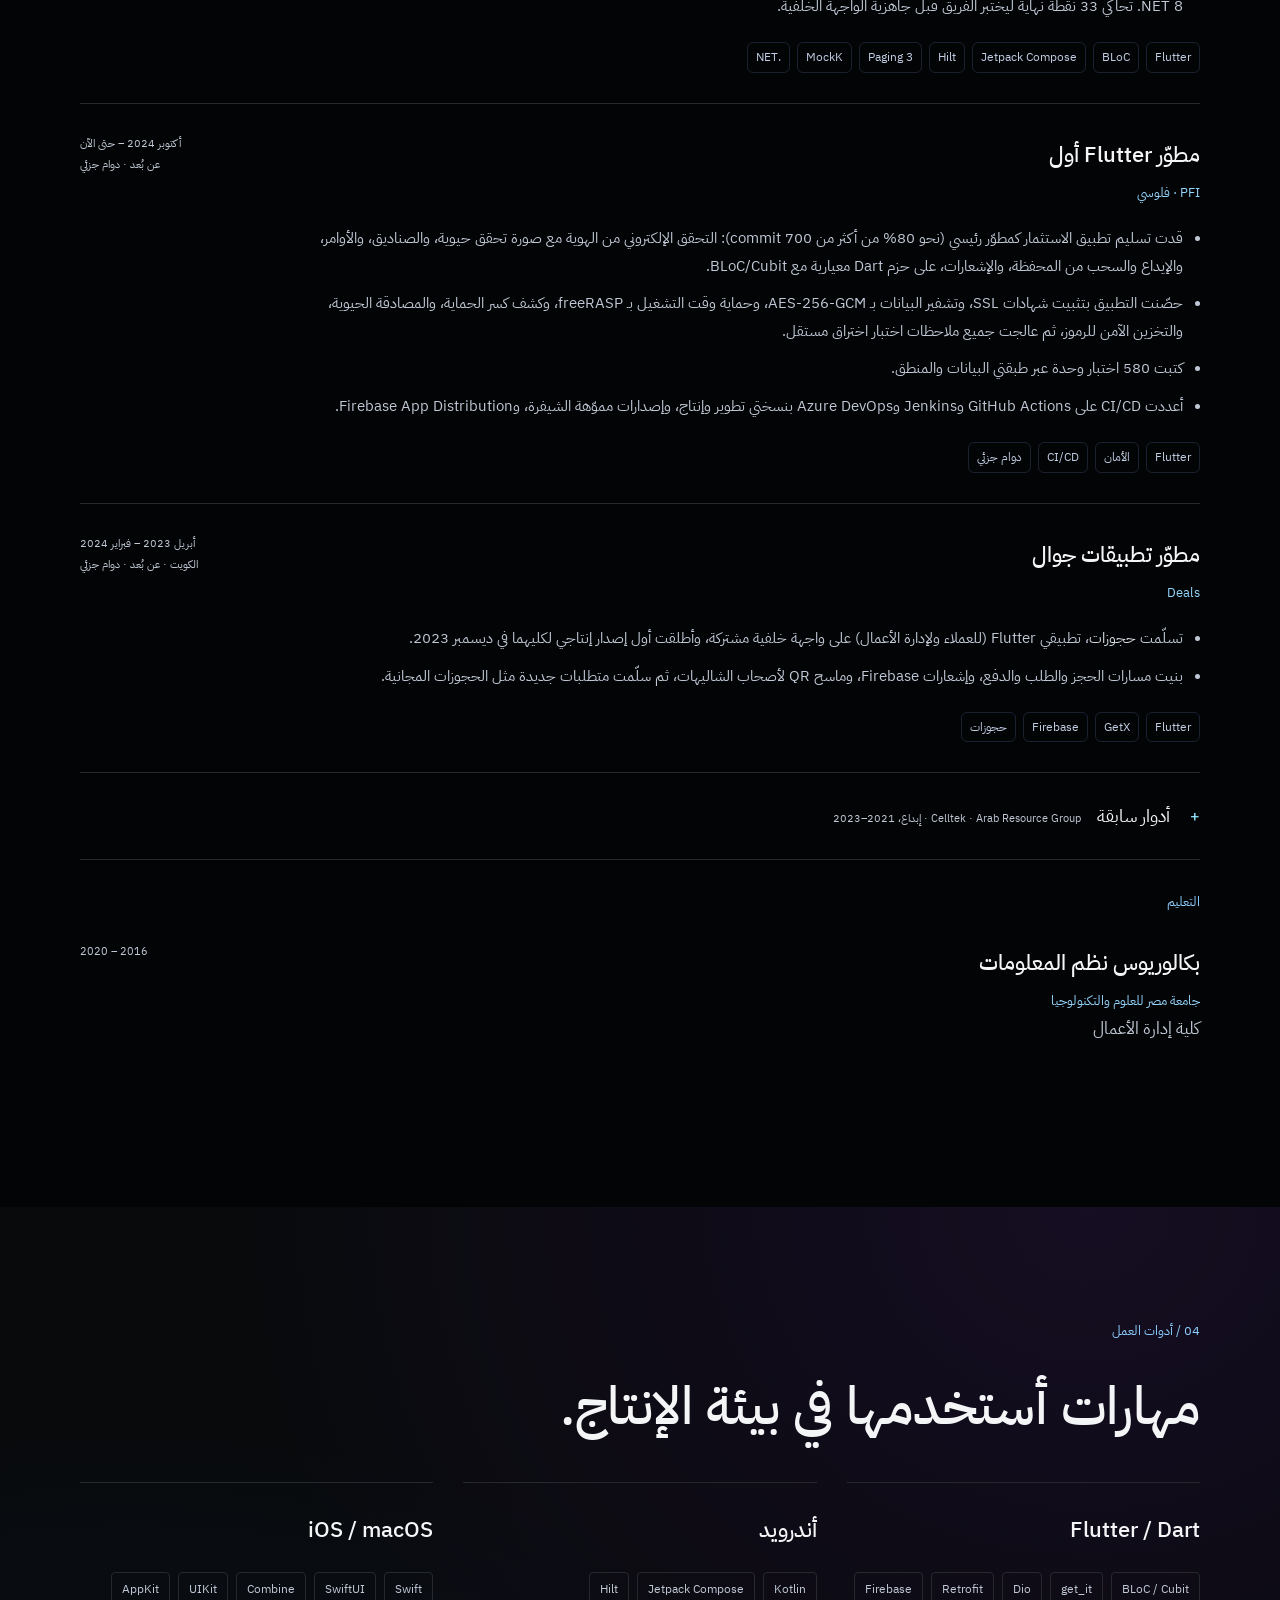
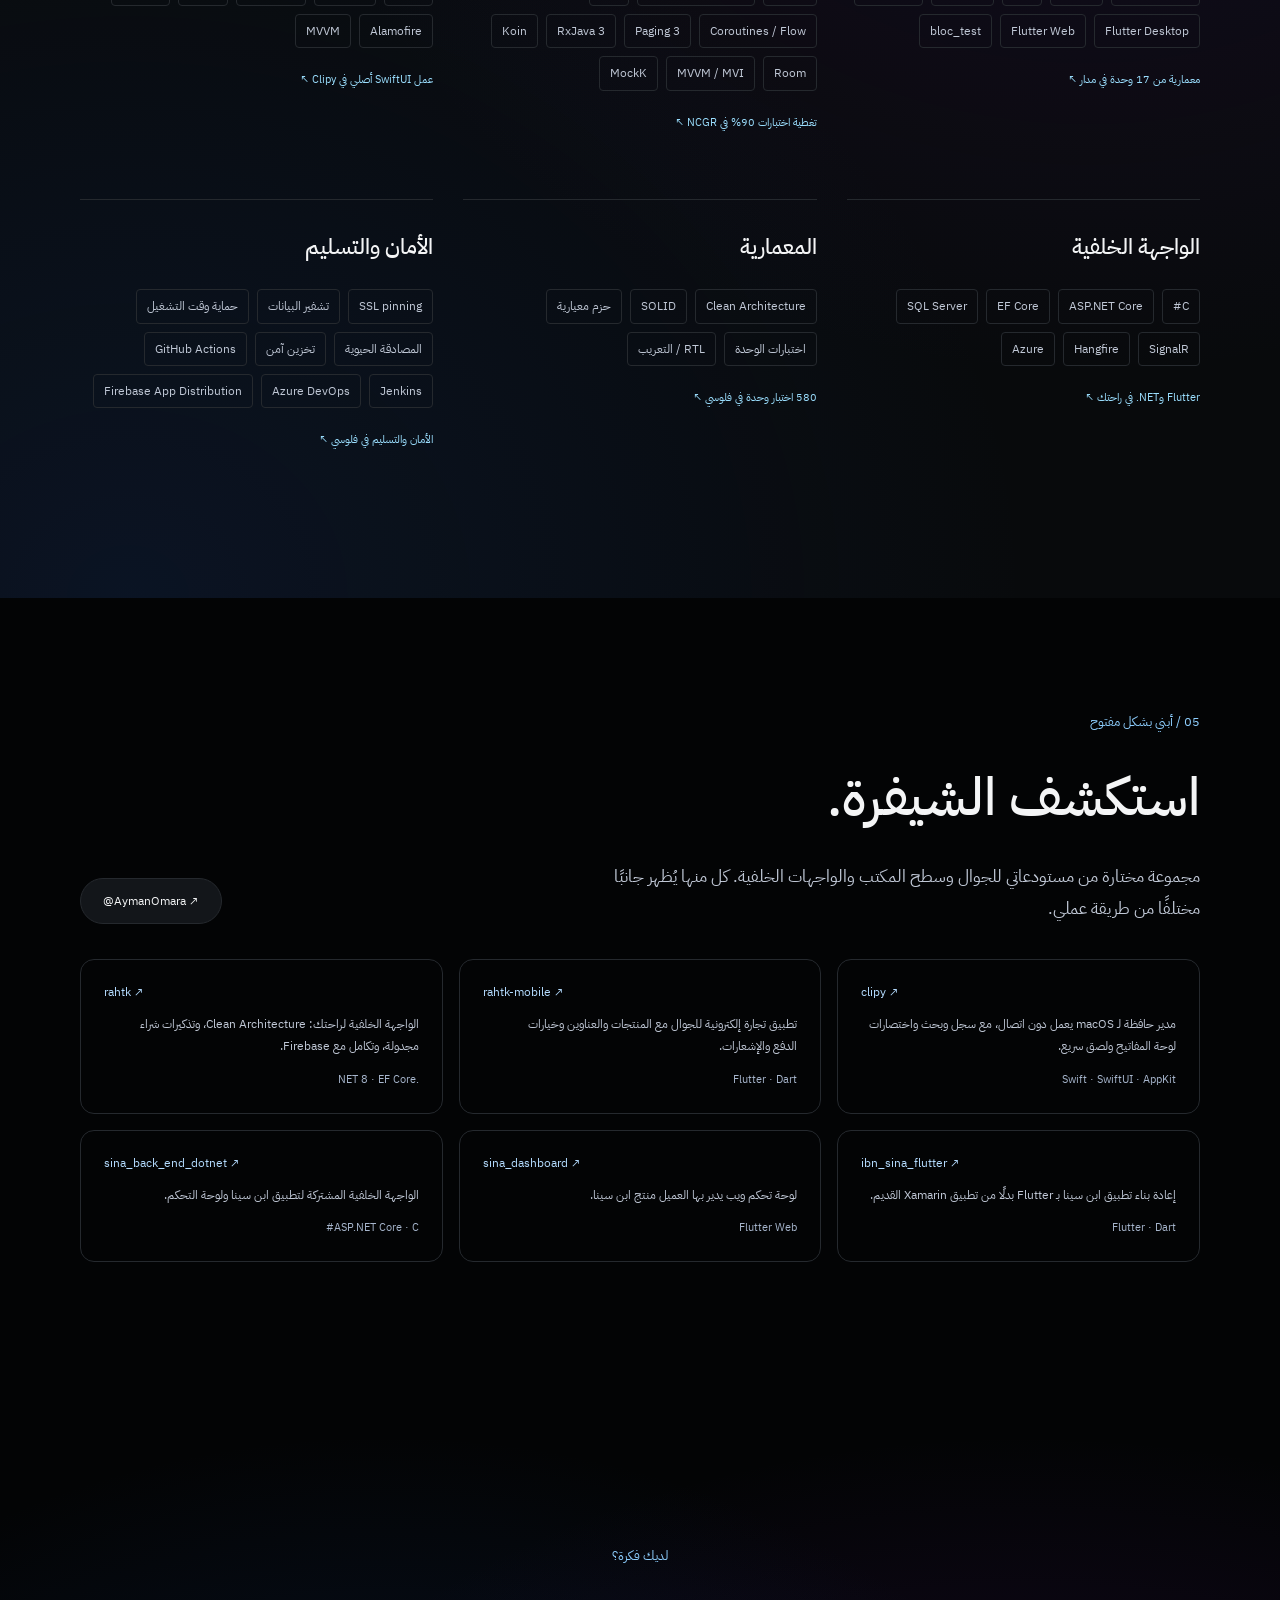
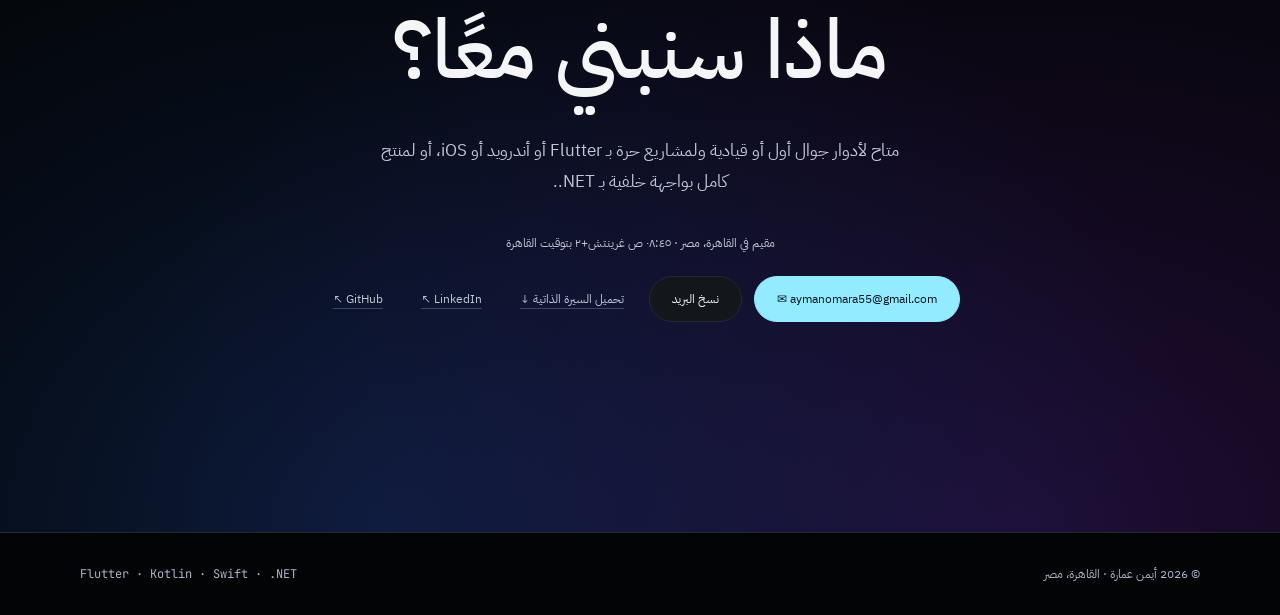
==== commit 52c69927: "Deals ends Feb 2024; refresh CV Co-Authored-By: Claude Opus 5.5 <noreply@anthropic.com>" ====
--- a/ar/index.html
+++ b/ar/index.html
@@ -292,7 +292,7 @@
       <div class="job reveal"><div class="job-card"><div class="job-head"><div><h3>مطوّر Flutter أول</h3><div class="co">PFI · فلوسي</div></div><div class="meta">أكتوبر 2024 – حتى الآن<br>عن بُعد · دوام جزئي</div></div><ul><li>قدت تسليم تطبيق الاستثمار كمطوّر رئيسي (نحو 80% من أكثر من 700 commit): التحقق الإلكتروني من الهوية مع صورة تحقق حيوية، والصناديق، والأوامر، والإيداع والسحب من المحفظة، والإشعارات، على حزم Dart معيارية مع BLoC/Cubit.</li><li>حصّنت التطبيق بتثبيت شهادات SSL، وتشفير البيانات بـ AES-256-GCM، وحماية وقت التشغيل بـ freeRASP، وكشف كسر الحماية، والمصادقة الحيوية، والتخزين الآمن للرموز، ثم عالجت جميع ملاحظات اختبار اختراق مستقل.</li><li>كتبت 580 اختبار وحدة عبر طبقتي البيانات والمنطق.</li><li>أعددت CI/CD على GitHub Actions وJenkins وAzure DevOps بنسختي تطوير وإنتاج، وإصدارات مموّهة الشيفرة، وFirebase App Distribution.</li></ul><div class="tags"><span class="tag">Flutter</span><span class="tag">الأمان</span><span class="tag">CI/CD</span><span class="tag">دوام جزئي</span></div></div></div>
 
       <div class="job reveal"><div class="job-card">
-        <div class="job-head"><div><h3>مطوّر تطبيقات جوال</h3><div class="co">Deals</div></div><div class="meta">أبريل 2023 – مارس 2024<br>الكويت · عن بُعد · دوام جزئي</div></div>
+        <div class="job-head"><div><h3>مطوّر تطبيقات جوال</h3><div class="co">Deals</div></div><div class="meta">أبريل 2023 – فبراير 2024<br>الكويت · عن بُعد · دوام جزئي</div></div>
         <ul>
           <li>تسلّمت <strong>حجوزات</strong>، تطبيقي Flutter (للعملاء ولإدارة الأعمال) على واجهة خلفية مشتركة، وأطلقت أول إصدار إنتاجي لكليهما في ديسمبر 2023.</li>
           <li>بنيت مسارات الحجز والطلب والدفع، وإشعارات Firebase، وماسح QR لأصحاب الشاليهات، ثم سلّمت متطلبات جديدة مثل الحجوزات المجانية.</li>
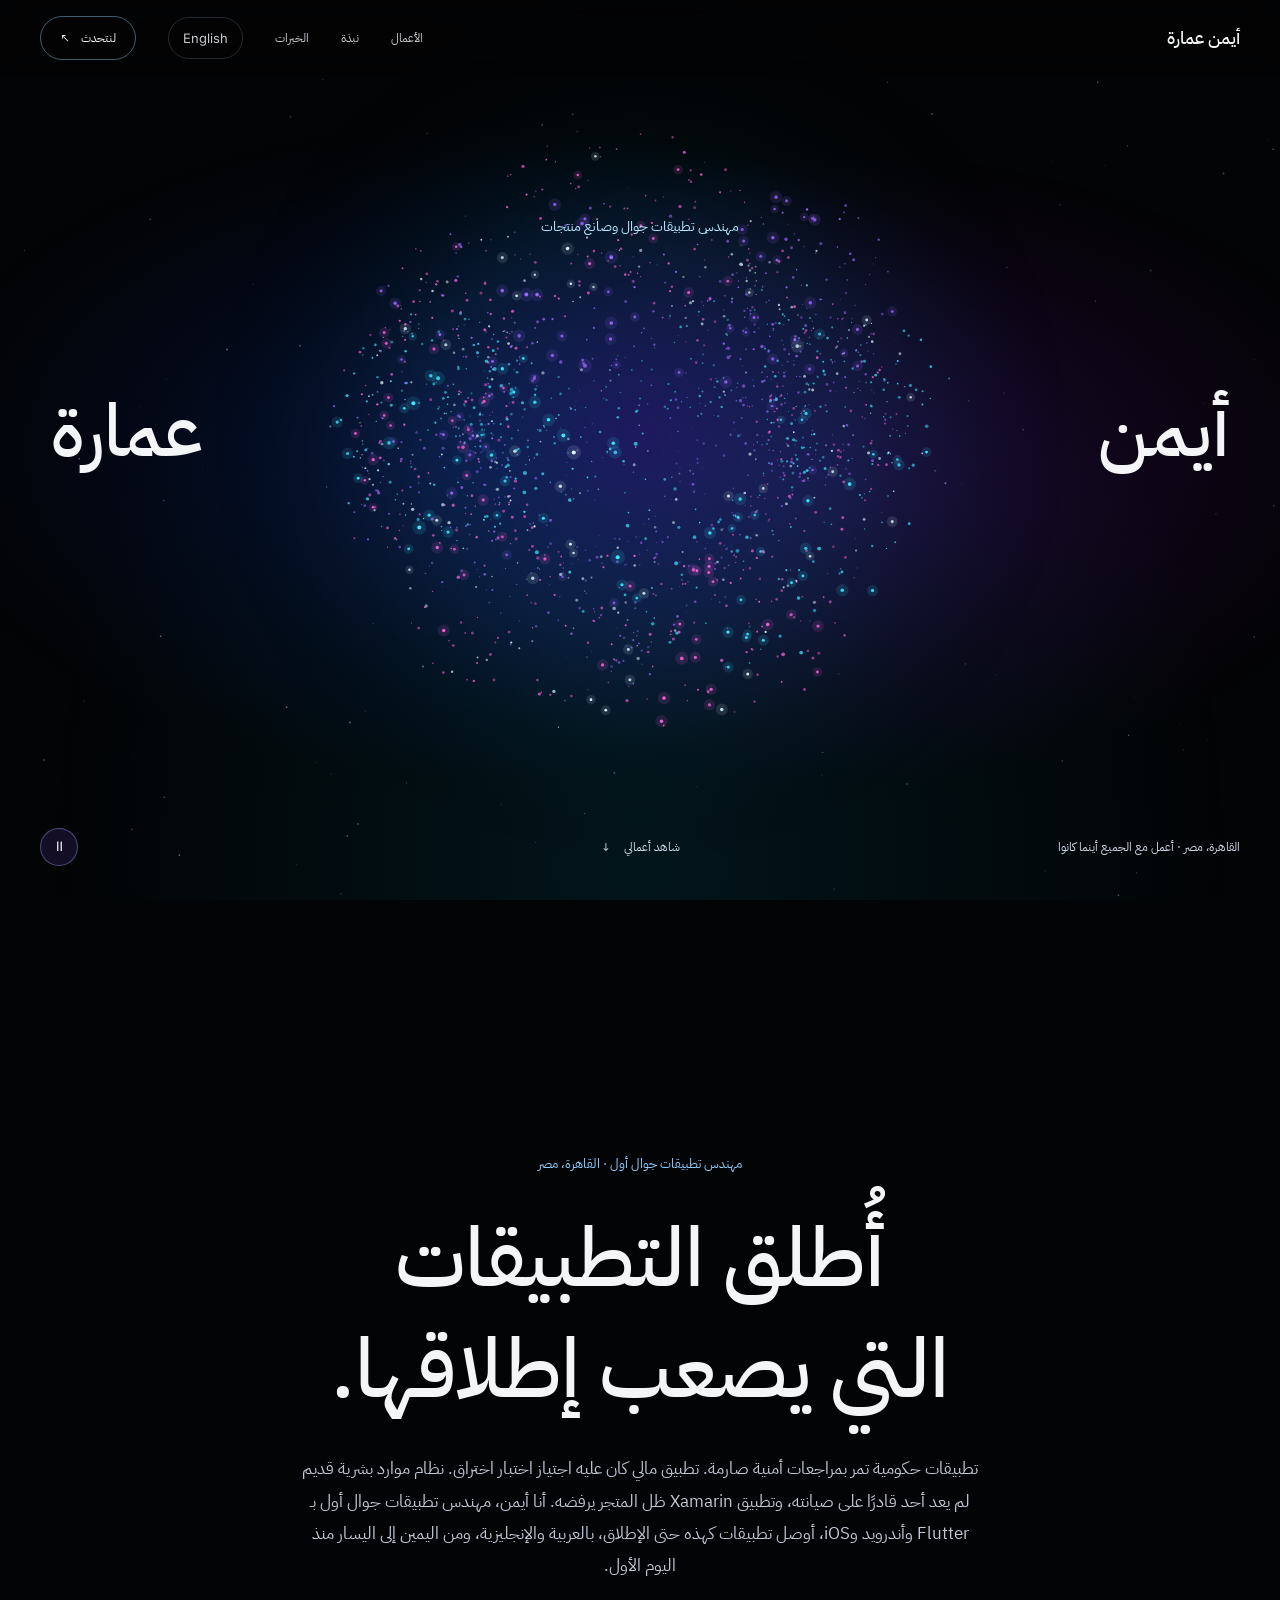
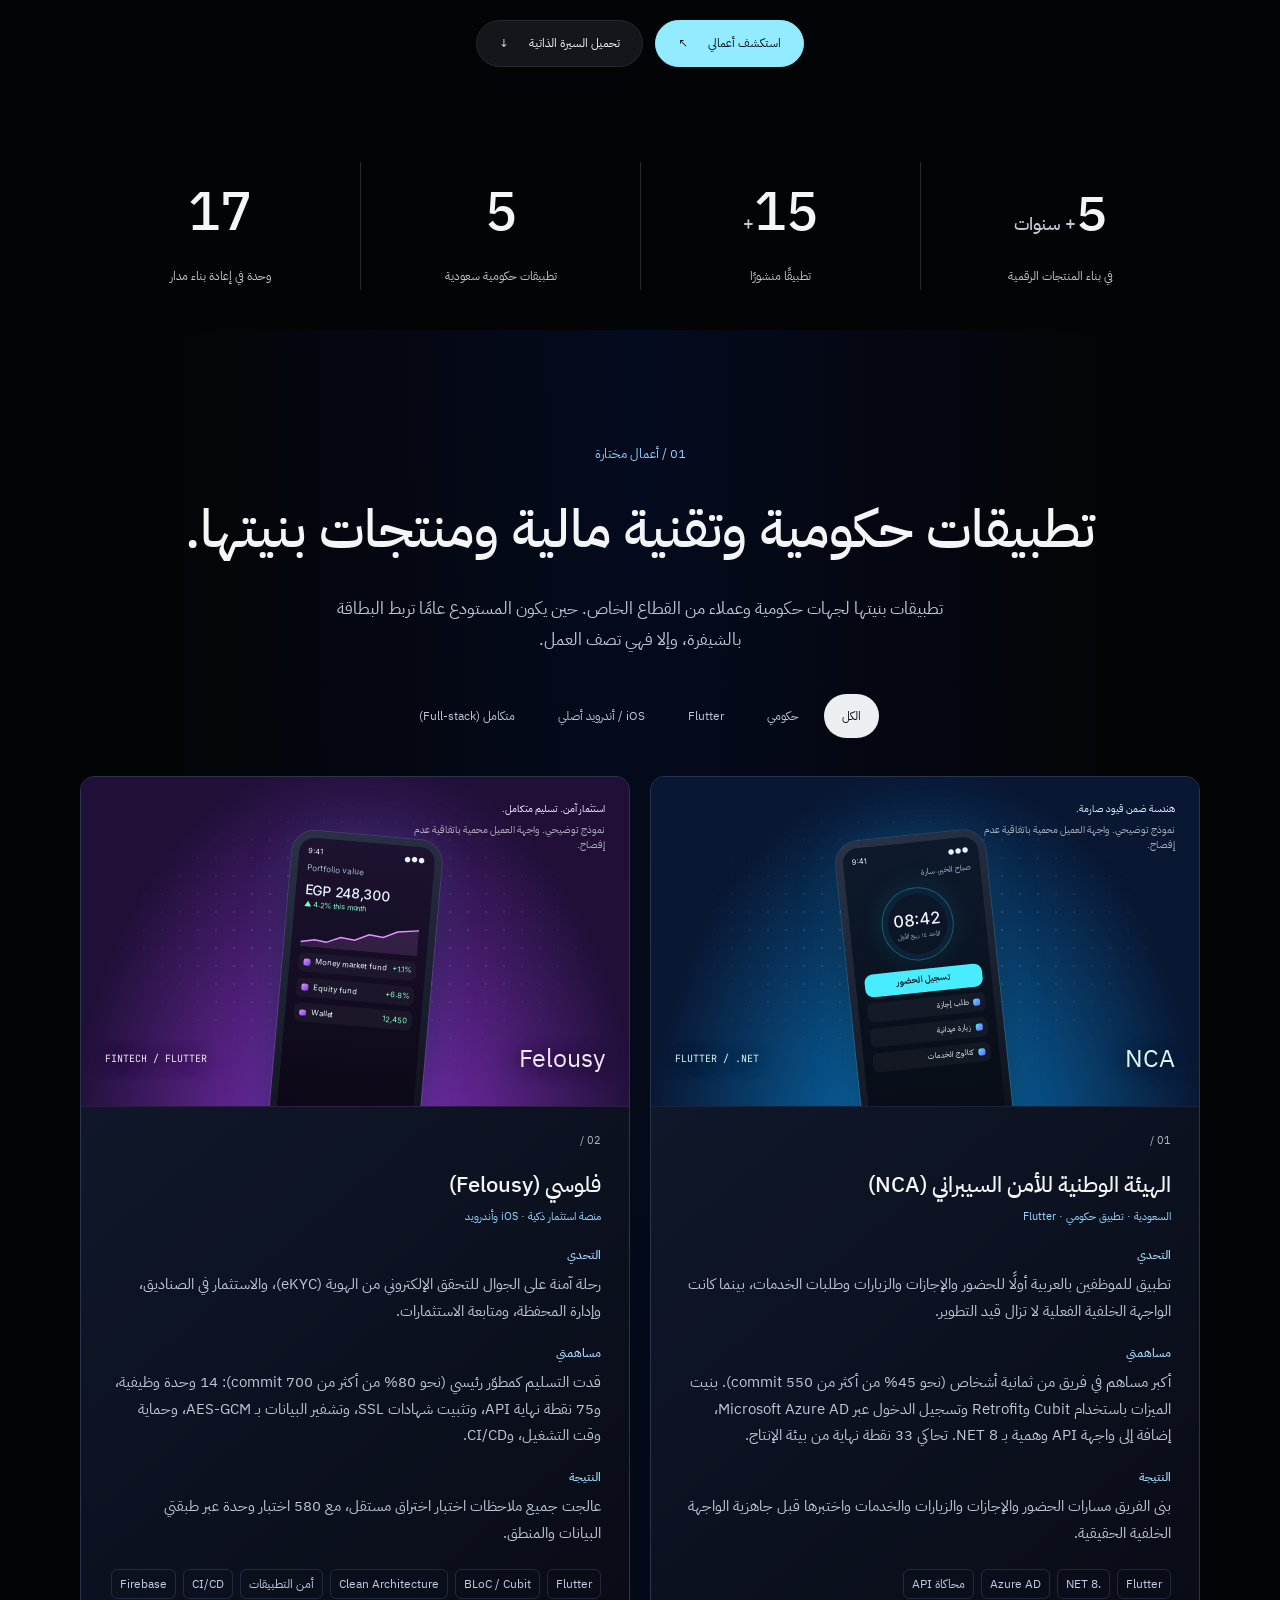
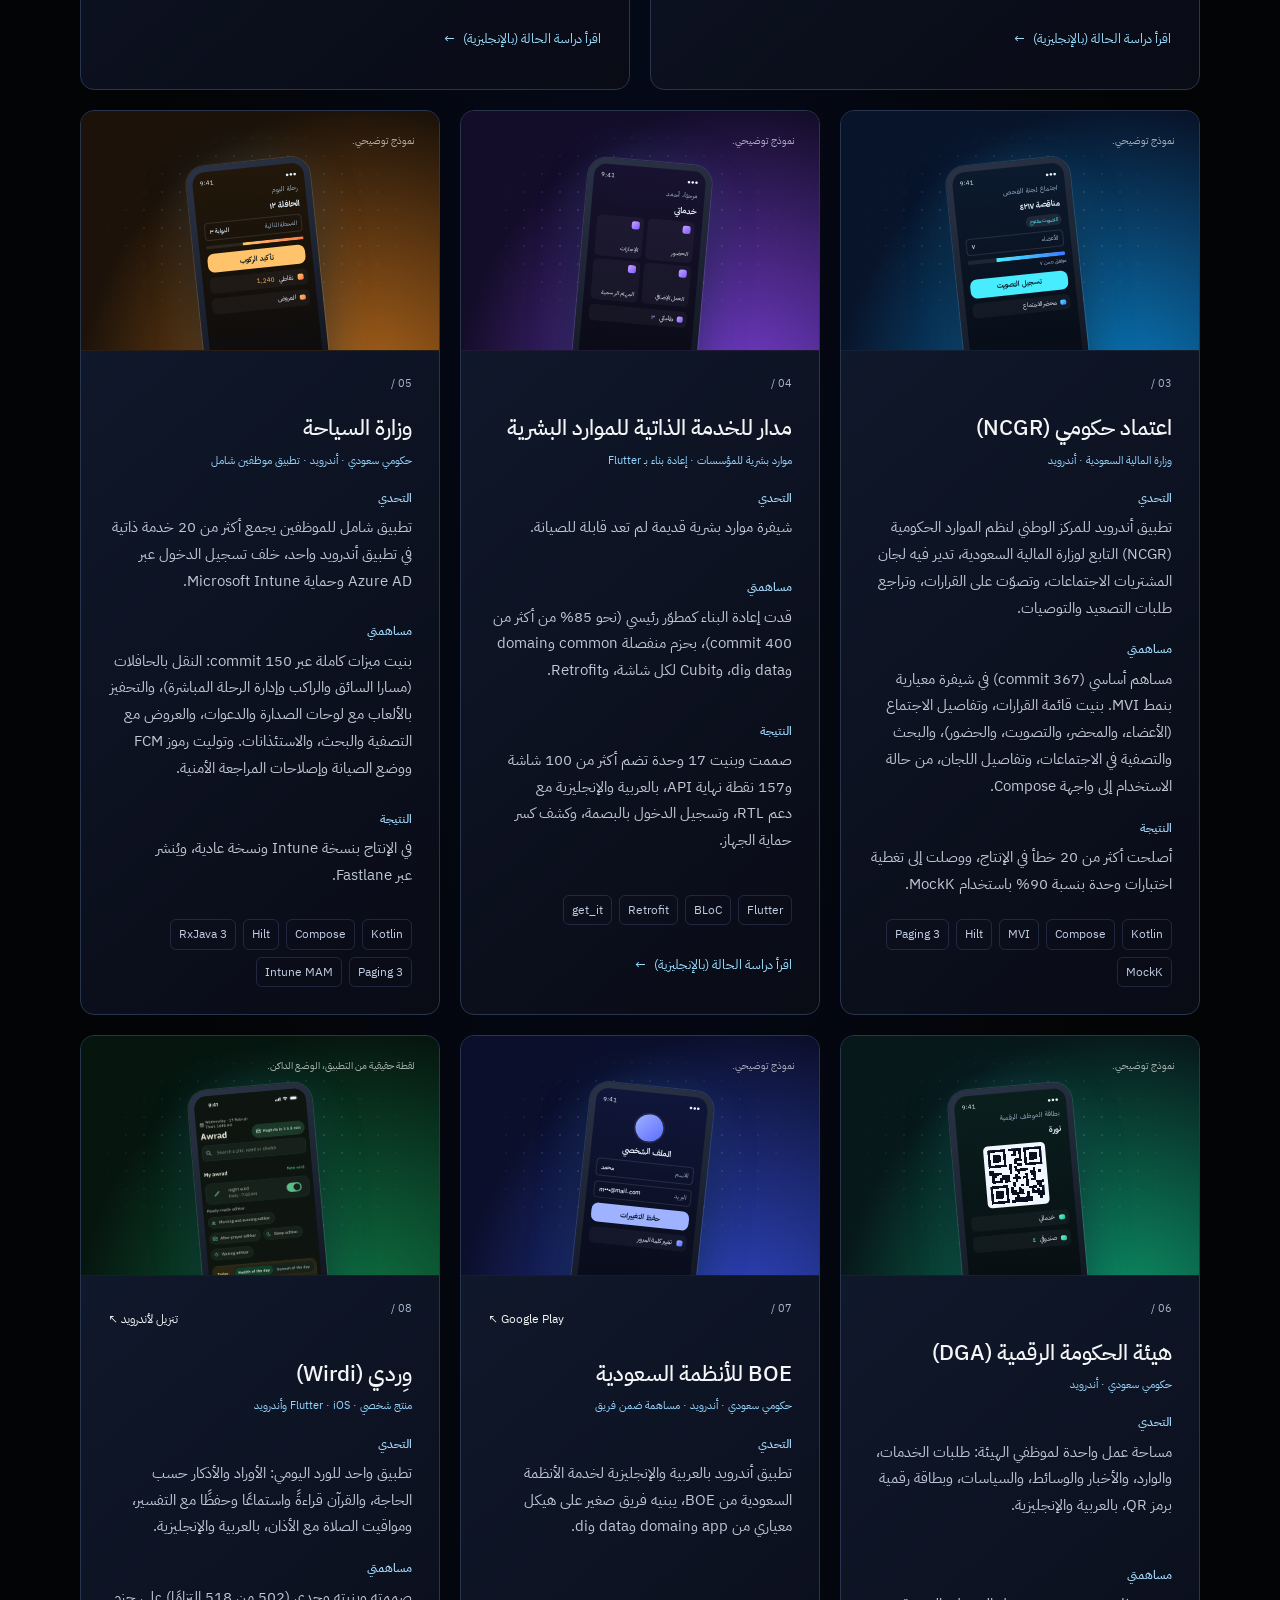
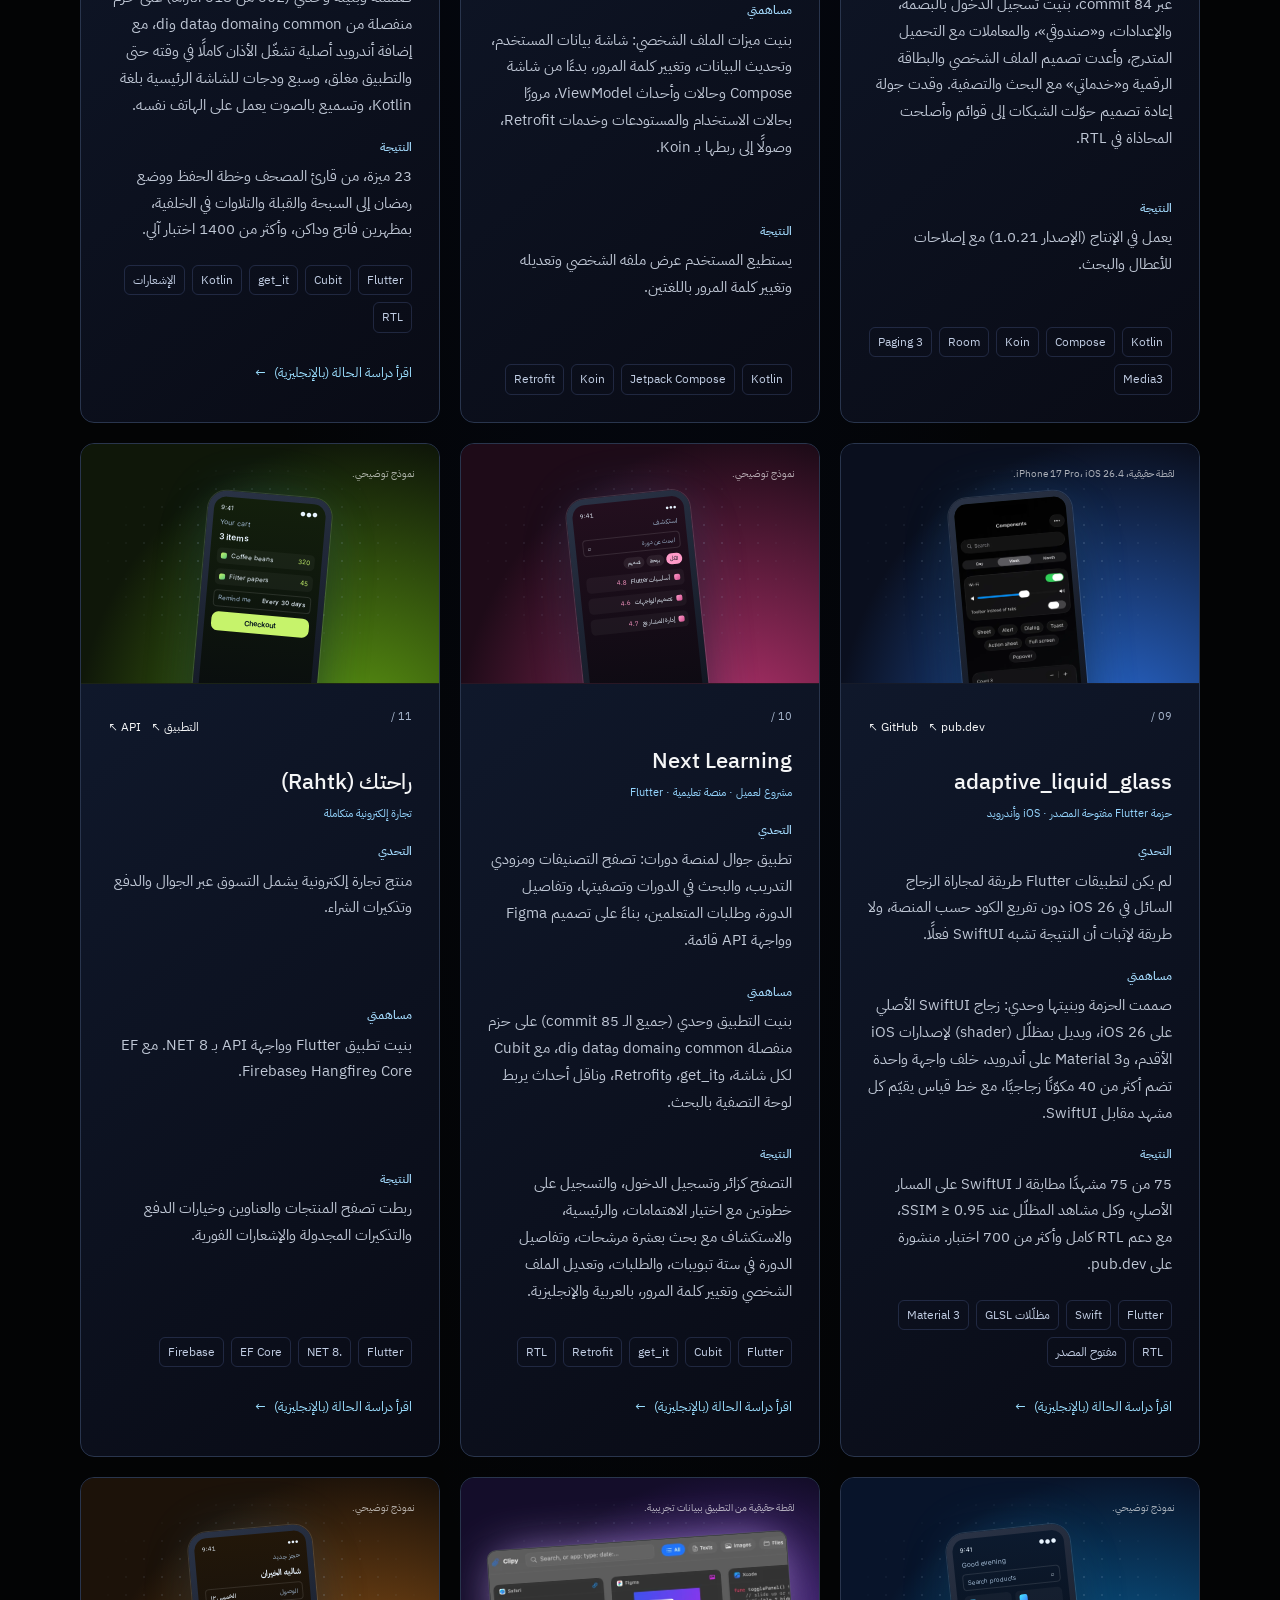
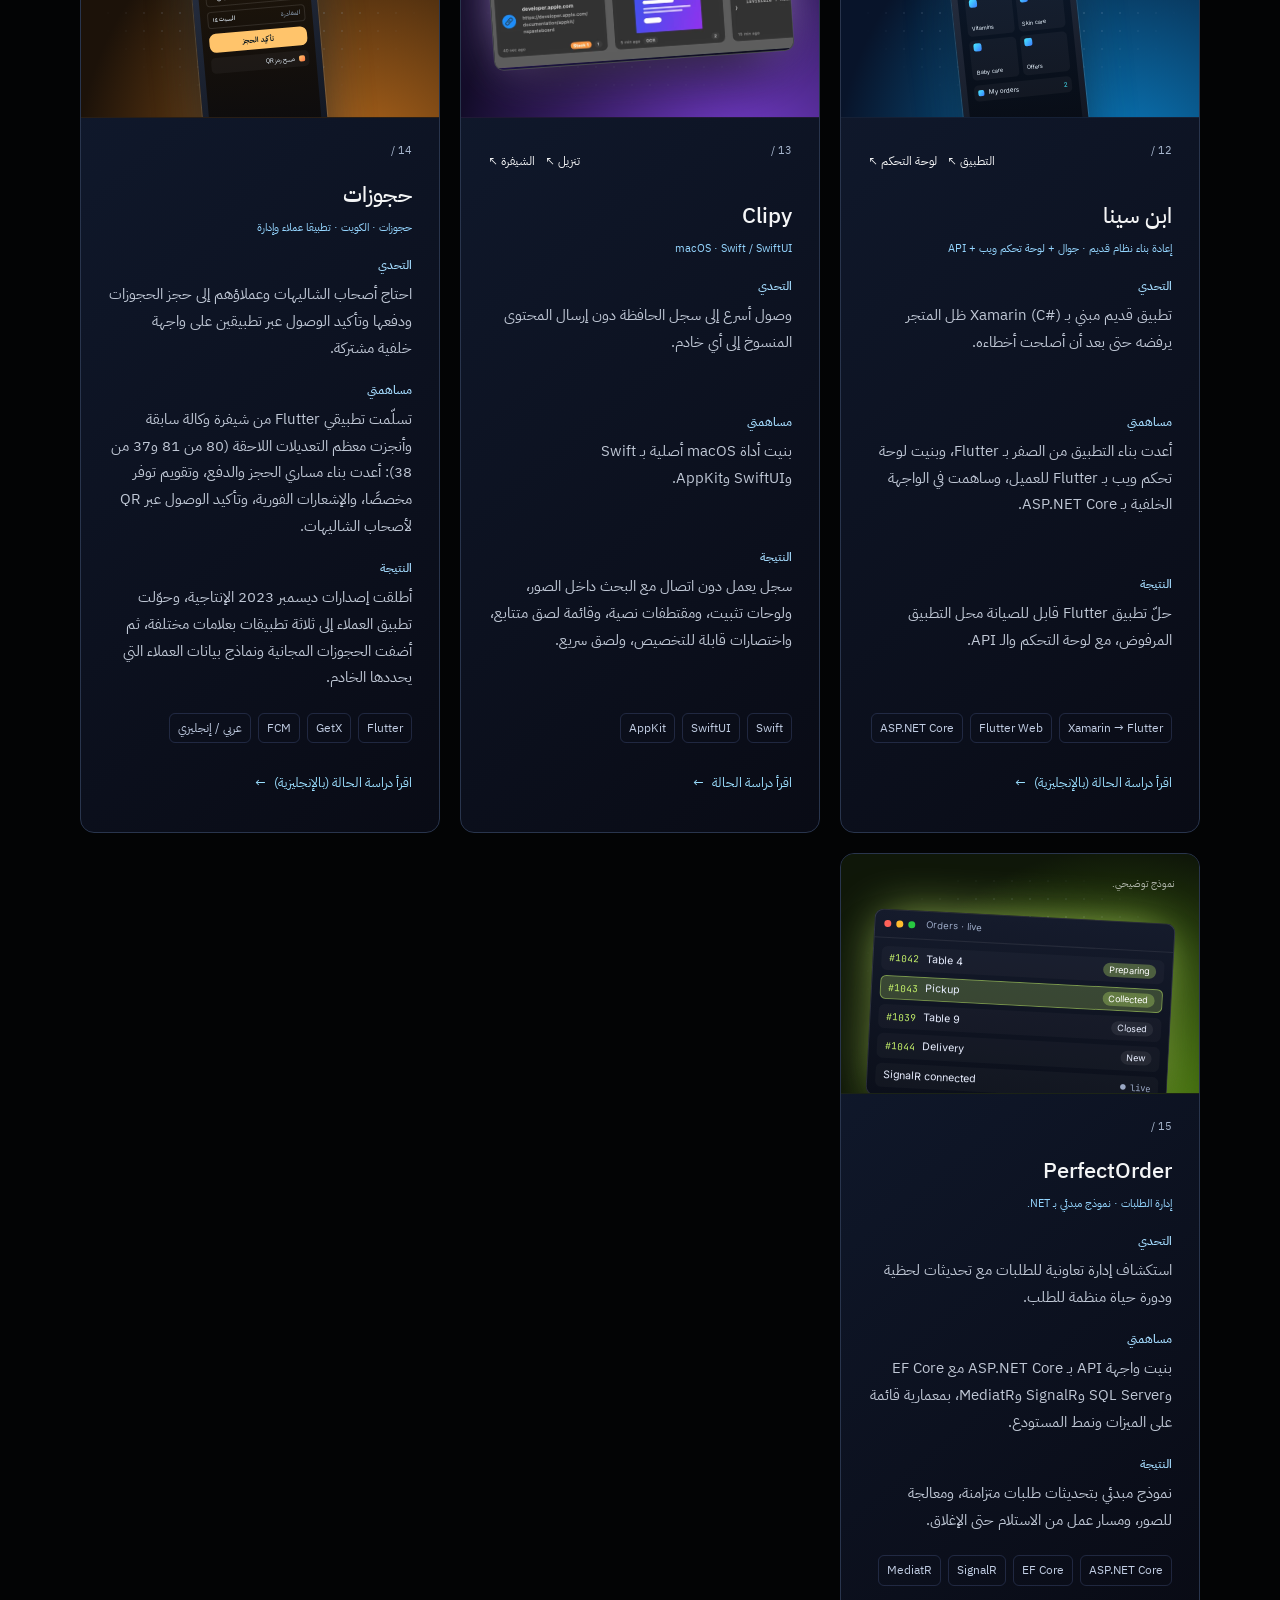
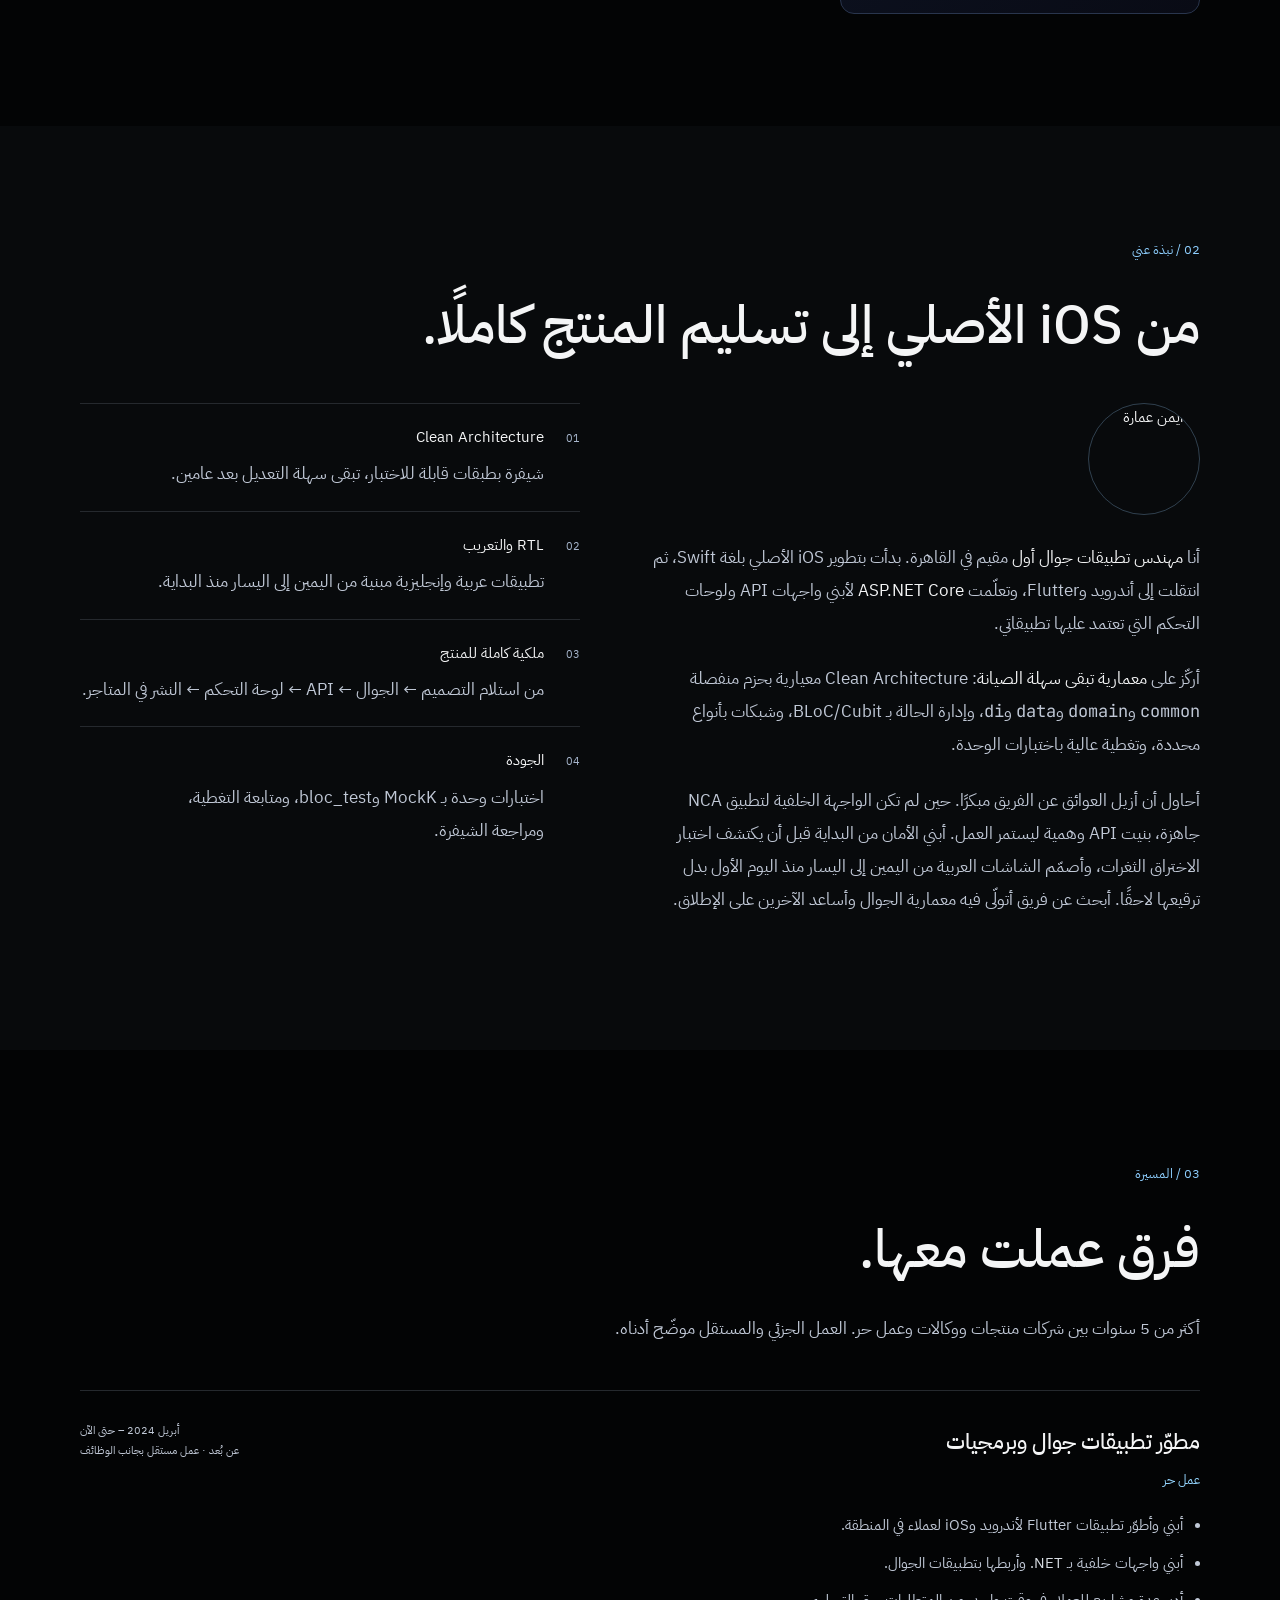
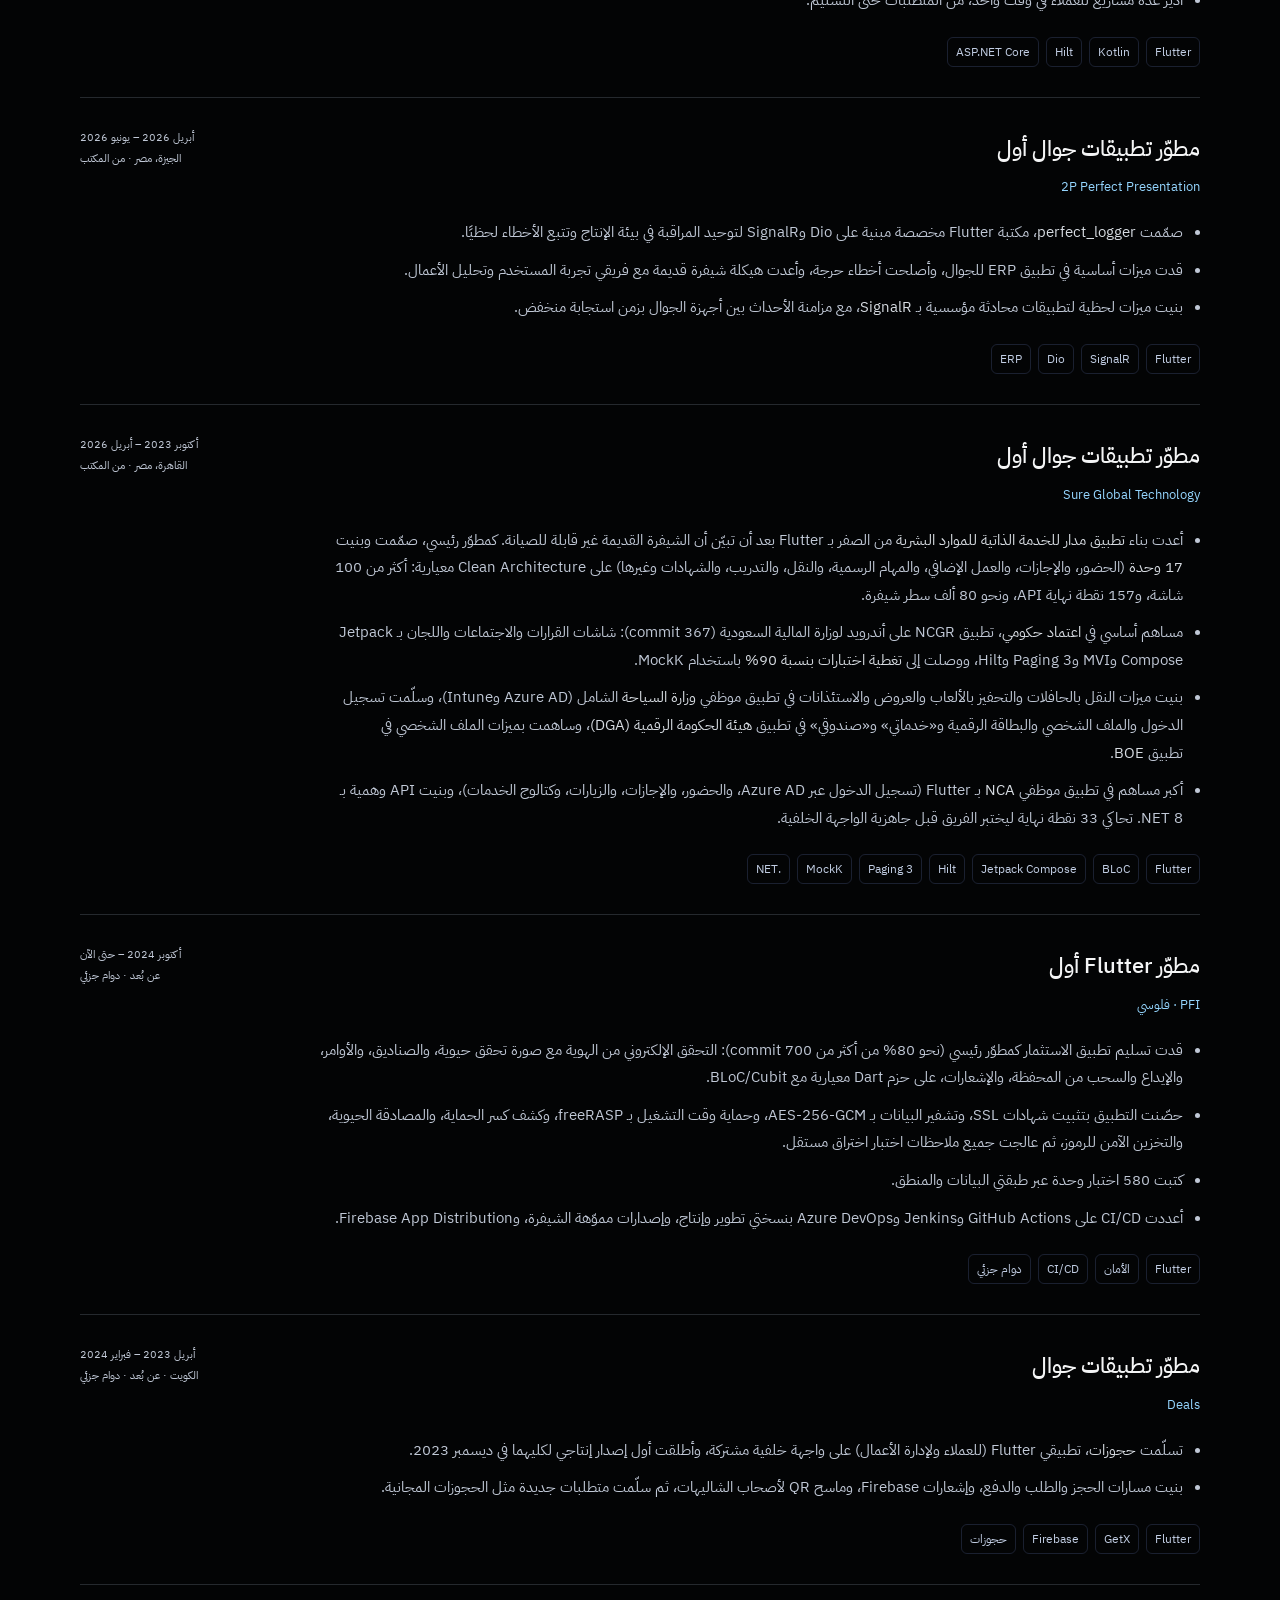
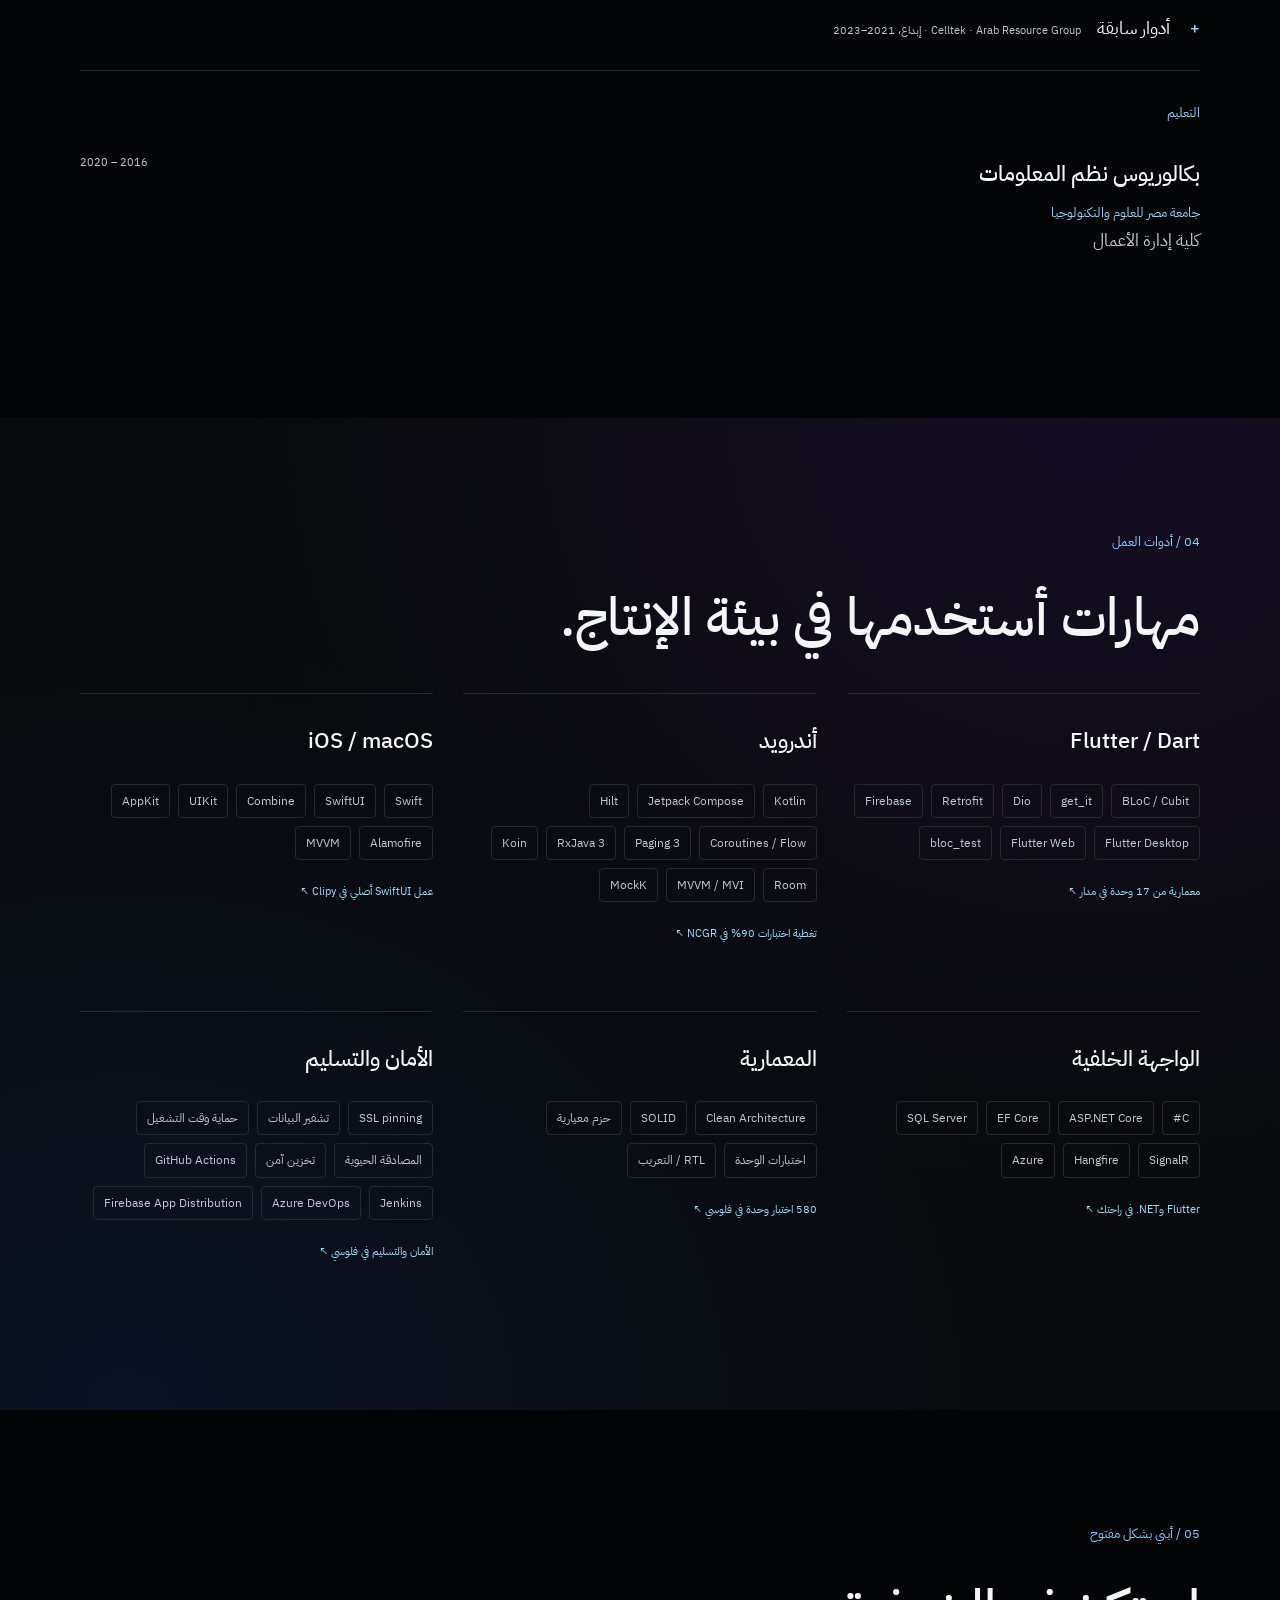
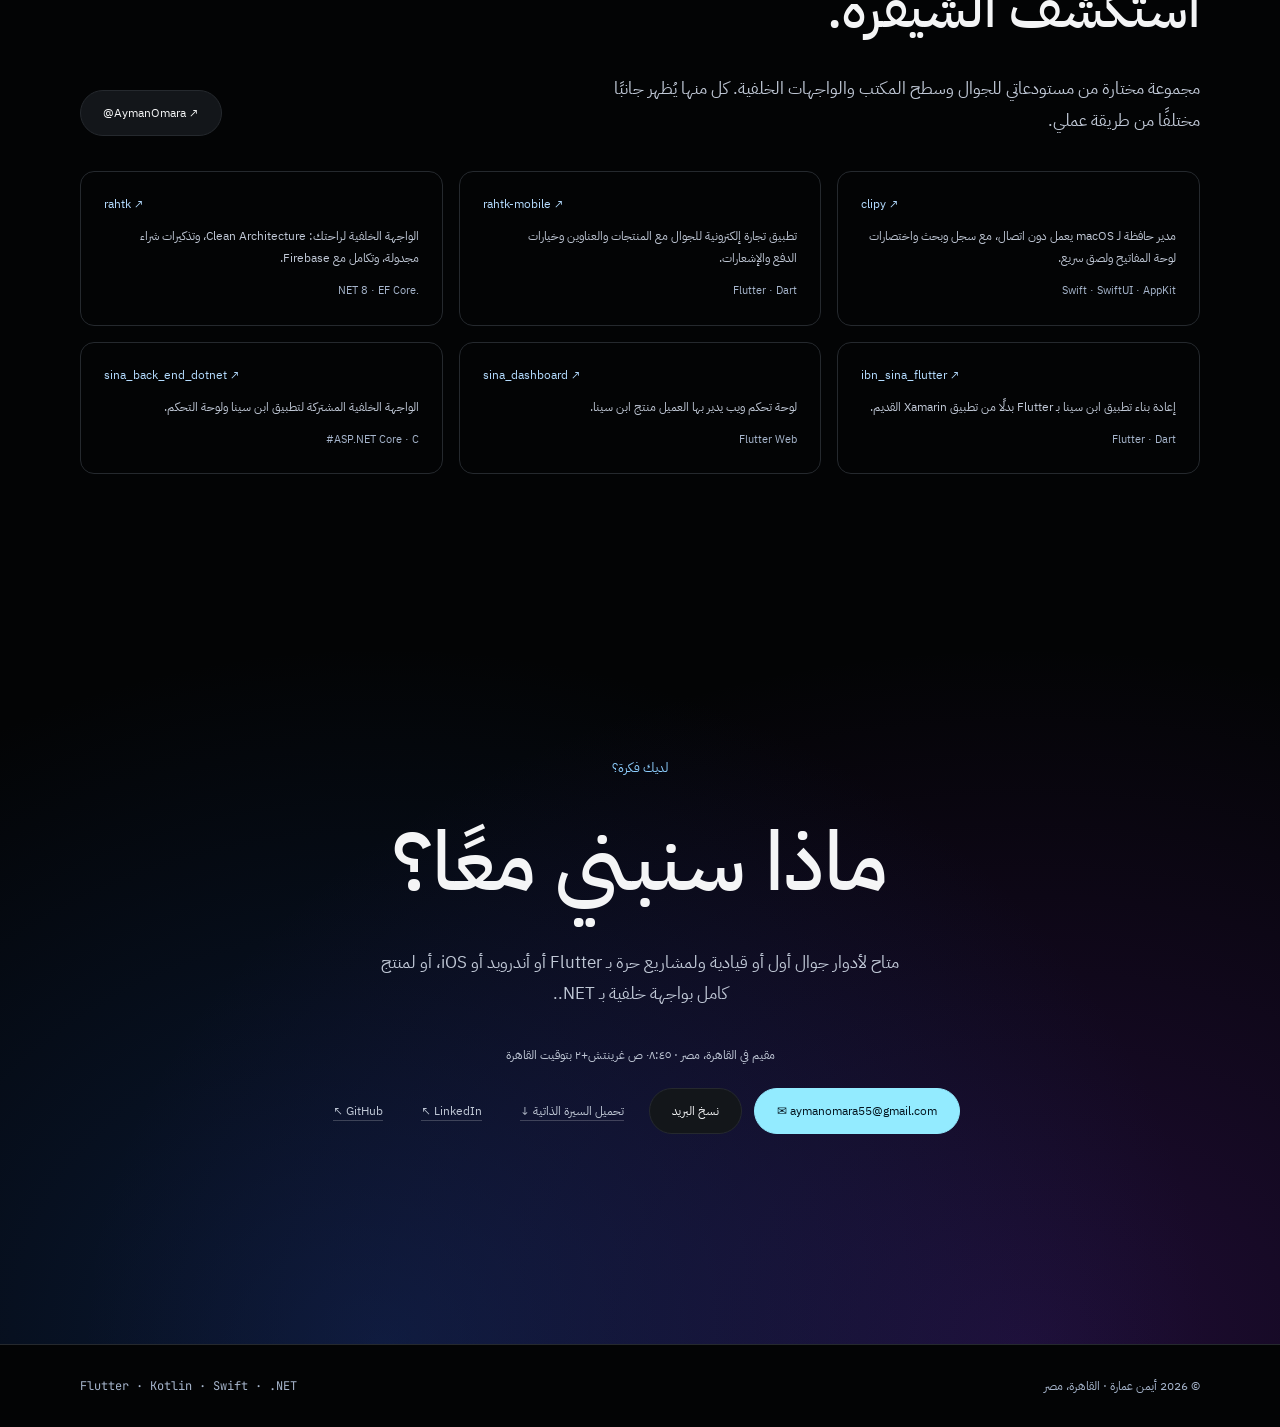
==== commit ce5068ad: "Add adaptive_liquid_glass project card and case study Co-Authored-By: Claude Fable 5.1 <noreply@anth" ====
--- a/ar/index.html
+++ b/ar/index.html
@@ -163,12 +163,20 @@
         <div class="tags"><span class="tag">Flutter</span><span class="tag">Cubit</span><span class="tag">get_it</span><span class="tag">Kotlin</span><span class="tag">الإشعارات</span><span class="tag">RTL</span></div>
         <a class="case-link" href="../work/wirdi.html">اقرأ دراسة الحالة (بالإنجليزية) <span aria-hidden="true">←</span></a>
       </article>
+      <article class="proj reveal with-art" data-cat="flutter native" id="project-adaptive-liquid-glass">
+        <div class="project-art art-mini art-glass" style="--tilt:-5deg"><span class="project-art-label" aria-hidden="true">زجاج iOS 26 السائل في Flutter. واجهة واحدة.</span><span class="mock-note">لقطة حقيقية، iPhone 17 Pro، iOS 26.4.</span><div class="phone phone-art phone-shot"><div class="phone-screen"><img src="../assets/adaptive-liquid-glass/controls-dark.webp" alt="حقل بحث زجاجي وأزرار تبديل ومنزلق وأزرار في الوضع الداكن" width="600" height="1304" loading="lazy" decoding="async"></div></div></div>
+        <div class="proj-top"><div class="proj-ico">09 /</div><div class="proj-links"><a href="https://pub.dev/packages/adaptive_liquid_glass" target="_blank" rel="noopener">pub.dev ↖</a><a href="https://github.com/AymanOmara/adaptive_liquid_glass" target="_blank" rel="noopener">GitHub ↖</a></div></div>
+        <h3>adaptive_liquid_glass</h3><div class="kind">حزمة Flutter مفتوحة المصدر · iOS وأندرويد</div>
+        <dl class="project-story"><div><dt>التحدي</dt><dd>لم يكن لتطبيقات Flutter طريقة لمجاراة الزجاج السائل في iOS 26 دون تفريع الكود حسب المنصة، ولا طريقة لإثبات أن النتيجة تشبه SwiftUI فعلًا.</dd></div><div><dt>مساهمتي</dt><dd>صممت الحزمة وبنيتها وحدي: زجاج SwiftUI الأصلي على iOS 26، وبديل بمظلّل (shader) لإصدارات iOS الأقدم، وMaterial 3 على أندرويد، خلف واجهة واحدة تضم أكثر من 40 مكوّنًا زجاجيًا، مع خط قياس يقيّم كل مشهد مقابل SwiftUI.</dd></div><div><dt>النتيجة</dt><dd>75 من 75 مشهدًا مطابقة لـ SwiftUI على المسار الأصلي، وكل مشاهد المظلّل عند SSIM ≥ 0.95، مع دعم RTL كامل وأكثر من 700 اختبار. منشورة على pub.dev.</dd></div></dl>
+        <div class="tags"><span class="tag">Flutter</span><span class="tag">Swift</span><span class="tag">مظلّلات GLSL</span><span class="tag">Material 3</span><span class="tag">RTL</span><span class="tag">مفتوح المصدر</span></div>
+        <a class="case-link" href="../work/adaptive-liquid-glass.html">اقرأ دراسة الحالة (بالإنجليزية) <span aria-hidden="true">←</span></a>
+      </article>
       <article class="proj reveal with-art" data-cat="flutter" id="project-nextlearning">
         <div class="project-art art-mini art-rose" aria-hidden="true"><span class="project-art-label">بناء منفرد من Figma إلى الإطلاق.</span><span class="mock-note">نموذج توضيحي.</span><div class="phone phone-art" dir="rtl" lang="ar"><div class="phone-screen">
           <div class="ph-status"><span>9:41</span><span>●●●</span></div>
           <div class="ph-greet">استكشف</div><div class="ph-field">ابحث عن دورة<b>⌕</b></div><div class="ph-chips"><span class="on">الكل</span><span>برمجة</span><span>تصميم</span></div><div class="ph-row"><i></i>أساسيات Flutter<em>4.8</em></div><div class="ph-row"><i></i>تصميم الواجهات<em>4.6</em></div><div class="ph-row"><i></i>إدارة المشاريع<em>4.7</em></div>
         </div></div></div>
-        <div class="proj-top"><div class="proj-ico">09 /</div></div>
+        <div class="proj-top"><div class="proj-ico">10 /</div></div>
         <h3>Next Learning</h3><div class="kind">مشروع لعميل · منصة تعليمية · Flutter</div>
         <dl class="project-story"><div><dt>التحدي</dt><dd>تطبيق جوال لمنصة دورات: تصفح التصنيفات ومزودي التدريب، والبحث في الدورات وتصفيتها، وتفاصيل الدورة، وطلبات المتعلمين، بناءً على تصميم Figma وواجهة API قائمة.</dd></div><div><dt>مساهمتي</dt><dd>بنيت التطبيق وحدي (جميع الـ 85 commit) على حزم منفصلة common وdomain وdata وdi، مع Cubit لكل شاشة، وget_it، وRetrofit، وناقل أحداث يربط لوحة التصفية بالبحث.</dd></div><div><dt>النتيجة</dt><dd>التصفح كزائر وتسجيل الدخول، والتسجيل على خطوتين مع اختيار الاهتمامات، والرئيسية، والاستكشاف مع بحث بعشرة مرشحات، وتفاصيل الدورة في ستة تبويبات، والطلبات، وتعديل الملف الشخصي وتغيير كلمة المرور، بالعربية والإنجليزية.</dd></div></dl>
         <div class="tags"><span class="tag">Flutter</span><span class="tag">Cubit</span><span class="tag">get_it</span><span class="tag">Retrofit</span><span class="tag">RTL</span></div>
@@ -179,7 +187,7 @@
           <div class="ph-status"><span>9:41</span><span>●●●</span></div>
           <div class="ph-greet">Your cart</div><div class="ph-title">3 items</div><div class="ph-row"><i></i>Coffee beans<em>320</em></div><div class="ph-row"><i></i>Filter papers<em>45</em></div><div class="ph-field">Remind me<b>Every 30 days</b></div><div class="ph-cta">Checkout</div>
         </div></div></div>
-        <div class="proj-top"><div class="proj-ico">10 /</div><div class="proj-links"><a href="https://github.com/AymanOmara/rahtk-mobile" target="_blank" rel="noopener">التطبيق ↖</a><a href="https://github.com/AymanOmara/rahtk" target="_blank" rel="noopener">API ↖</a></div></div>
+        <div class="proj-top"><div class="proj-ico">11 /</div><div class="proj-links"><a href="https://github.com/AymanOmara/rahtk-mobile" target="_blank" rel="noopener">التطبيق ↖</a><a href="https://github.com/AymanOmara/rahtk" target="_blank" rel="noopener">API ↖</a></div></div>
         <h3>راحتك (Rahtk)</h3><div class="kind">تجارة إلكترونية متكاملة</div>
         <dl class="project-story"><div><dt>التحدي</dt><dd>منتج تجارة إلكترونية يشمل التسوق عبر الجوال والدفع وتذكيرات الشراء.</dd></div><div><dt>مساهمتي</dt><dd>بنيت تطبيق Flutter وواجهة API بـ <bdi>.NET 8</bdi> مع EF Core وHangfire وFirebase.</dd></div><div><dt>النتيجة</dt><dd>ربطت تصفح المنتجات والعناوين وخيارات الدفع والتذكيرات المجدولة والإشعارات الفورية.</dd></div></dl>
         <div class="tags"><span class="tag">Flutter</span><span class="tag">.NET 8</span><span class="tag">EF Core</span><span class="tag">Firebase</span></div>
@@ -190,7 +198,7 @@
           <div class="ph-status"><span>9:41</span><span>●●●</span></div>
           <div class="ph-greet">Good evening</div><div class="ph-field">Search products<b>⌕</b></div><div class="ph-grid"><div class="ph-tile"><i></i><span>Vitamins</span></div><div class="ph-tile"><i></i><span>Skin care</span></div><div class="ph-tile"><i></i><span>Baby care</span></div><div class="ph-tile"><i></i><span>Offers</span></div></div><div class="ph-row"><i></i>My orders<em>2</em></div>
         </div></div></div>
-        <div class="proj-top"><div class="proj-ico">11 /</div><div class="proj-links"><a href="https://github.com/AymanOmara/ibn_sina_flutter" target="_blank" rel="noopener">التطبيق ↖</a><a href="https://github.com/AymanOmara/sina_dashboard" target="_blank" rel="noopener">لوحة التحكم ↖</a></div></div>
+        <div class="proj-top"><div class="proj-ico">12 /</div><div class="proj-links"><a href="https://github.com/AymanOmara/ibn_sina_flutter" target="_blank" rel="noopener">التطبيق ↖</a><a href="https://github.com/AymanOmara/sina_dashboard" target="_blank" rel="noopener">لوحة التحكم ↖</a></div></div>
         <h3>ابن سينا</h3><div class="kind">إعادة بناء نظام قديم · جوال + لوحة تحكم ويب + API</div>
         <dl class="project-story"><div><dt>التحدي</dt><dd>تطبيق قديم مبني بـ Xamarin (C#) ظل المتجر يرفضه حتى بعد أن أصلحت أخطاءه.</dd></div><div><dt>مساهمتي</dt><dd>أعدت بناء التطبيق من الصفر بـ Flutter، وبنيت لوحة تحكم ويب بـ Flutter للعميل، وساهمت في الواجهة الخلفية بـ ASP.NET Core.</dd></div><div><dt>النتيجة</dt><dd>حلّ تطبيق Flutter قابل للصيانة محل التطبيق المرفوض، مع لوحة التحكم والـ API.</dd></div></dl>
         <div class="tags"><span class="tag"><bdi>Xamarin → Flutter</bdi></span><span class="tag">Flutter Web</span><span class="tag">ASP.NET Core</span></div>
@@ -198,7 +206,7 @@
       </article>
       <article class="proj reveal with-art" data-cat="native" id="project-clipy">
         <div class="project-art art-mini art-violet" aria-hidden="true"><span class="project-art-label">يعمل دون اتصال عن قصد.</span><span class="mock-note">لقطة حقيقية من التطبيق ببيانات تجريبية.</span><div class="mac mac-shot"><img src="../assets/clipy/panel-card.webp?v=1.1" alt="" width="700" height="280" loading="lazy"></div></div>
-        <div class="proj-top"><div class="proj-ico">12 /</div><div class="proj-links"><a href="https://github.com/AymanOmara/clipy/releases/latest" target="_blank" rel="noopener">تنزيل ↖</a><a href="https://github.com/AymanOmara/clipy" target="_blank" rel="noopener">الشيفرة ↖</a></div></div>
+        <div class="proj-top"><div class="proj-ico">13 /</div><div class="proj-links"><a href="https://github.com/AymanOmara/clipy/releases/latest" target="_blank" rel="noopener">تنزيل ↖</a><a href="https://github.com/AymanOmara/clipy" target="_blank" rel="noopener">الشيفرة ↖</a></div></div>
         <h3>Clipy</h3><div class="kind">macOS · Swift / SwiftUI</div>
         <dl class="project-story"><div><dt>التحدي</dt><dd>وصول أسرع إلى سجل الحافظة دون إرسال المحتوى المنسوخ إلى أي خادم.</dd></div><div><dt>مساهمتي</dt><dd>بنيت أداة macOS أصلية بـ Swift وSwiftUI وAppKit.</dd></div><div><dt>النتيجة</dt><dd>سجل يعمل دون اتصال مع البحث داخل الصور، ولوحات تثبيت، ومقتطفات نصية، وقائمة لصق متتابع، واختصارات قابلة للتخصيص، ولصق سريع.</dd></div></dl>
         <div class="tags"><span class="tag">Swift</span><span class="tag">SwiftUI</span><span class="tag">AppKit</span></div>
@@ -210,7 +218,7 @@
           <div class="ph-status"><span>9:41</span><span>●●●</span></div>
           <div class="ph-greet">حجز جديد</div><div class="ph-title">شاليه الخيران</div><div class="ph-field">الوصول<b>الخميس ١٢</b></div><div class="ph-field">المغادرة<b>السبت ١٤</b></div><div class="ph-cta">تأكيد الحجز</div><div class="ph-row"><i></i>مسح رمز QR</div>
         </div></div></div>
-        <div class="proj-top"><div class="proj-ico">13 /</div></div>
+        <div class="proj-top"><div class="proj-ico">14 /</div></div>
         <h3>حجوزات</h3><div class="kind">حجوزات · الكويت · تطبيقا عملاء وإدارة</div>
         <dl class="project-story"><div><dt>التحدي</dt><dd>احتاج أصحاب الشاليهات وعملاؤهم إلى حجز الحجوزات ودفعها وتأكيد الوصول عبر تطبيقين على واجهة خلفية مشتركة.</dd></div><div><dt>مساهمتي</dt><dd>تسلّمت تطبيقي Flutter من شيفرة وكالة سابقة وأنجزت معظم التعديلات اللاحقة (80 من 81 و37 من 38): أعدت بناء مساري الحجز والدفع، وتقويم توفر مخصصًا، والإشعارات الفورية، وتأكيد الوصول عبر QR لأصحاب الشاليهات.</dd></div><div><dt>النتيجة</dt><dd>أطلقت إصدارات ديسمبر 2023 الإنتاجية، وحوّلت تطبيق العملاء إلى ثلاثة تطبيقات بعلامات مختلفة، ثم أضفت الحجوزات المجانية ونماذج بيانات العملاء التي يحددها الخادم.</dd></div></dl>
         <div class="tags"><span class="tag">Flutter</span><span class="tag">GetX</span><span class="tag">FCM</span><span class="tag">عربي / إنجليزي</span></div>
@@ -219,7 +227,7 @@
 
       <article class="proj reveal with-art" data-cat="fullstack" id="project-perfectorder">
         <div class="project-art art-mini art-lime" style="--tilt:3deg" aria-hidden="true"><span class="project-art-label">طلبات متزامنة لحظيًا.</span><span class="mock-note">نموذج توضيحي.</span><div class="mac"><div class="mac-bar"><i></i><i></i><i></i><span>Orders · live</span></div><div class="mac-body"><div class="mac-row"><b>#1042</b>Table 4<span class="st live">Preparing</span></div><div class="mac-row on"><b>#1043</b>Pickup<span class="st live">Collected</span></div><div class="mac-row"><b>#1039</b>Table 9<span class="st">Closed</span></div><div class="mac-row"><b>#1044</b>Delivery<span class="st">New</span></div><div class="mac-row">SignalR connected<em>● live</em></div></div></div></div>
-        <div class="proj-top"><div class="proj-ico">14 /</div></div>
+        <div class="proj-top"><div class="proj-ico">15 /</div></div>
         <h3>PerfectOrder</h3><div class="kind">إدارة الطلبات · نموذج مبدئي بـ <bdi>.NET</bdi></div>
         <dl class="project-story"><div><dt>التحدي</dt><dd>استكشاف إدارة تعاونية للطلبات مع تحديثات لحظية ودورة حياة منظمة للطلب.</dd></div><div><dt>مساهمتي</dt><dd>بنيت واجهة API بـ ASP.NET Core مع EF Core وSQL Server وSignalR وMediatR، بمعمارية قائمة على الميزات ونمط المستودع.</dd></div><div><dt>النتيجة</dt><dd>نموذج مبدئي بتحديثات طلبات متزامنة، ومعالجة للصور، ومسار عمل من الاستلام حتى الإغلاق.</dd></div></dl>
         <div class="tags"><span class="tag">ASP.NET Core</span><span class="tag">EF Core</span><span class="tag">SignalR</span><span class="tag">MediatR</span></div>
--- a/styles.css
+++ b/styles.css
@@ -1101,6 +1101,7 @@
 /* ---- Real app screenshots inside the phone frame ---- */
 .phone-shot .phone-screen { padding: 0; gap: 0; background: #0d1512; }
 .phone-shot img { display: block; width: 100%; height: 100%; object-fit: cover; object-position: top; }
+.art-glass { --glow: #2a6bd6; --base: #0a0f1e; --a1: #9fd6ff; --a2: #5b8cff; --screen: #0b1020; }
 .art-emerald { --glow: #0f7a47; --base: #06160f; --a1: #7fe0a8; --a2: #d9b45a; --screen: #0d1512; }
 
 /* ---- Rahtk API showcase: Swagger-style windows, code, data model, flow ---- */
